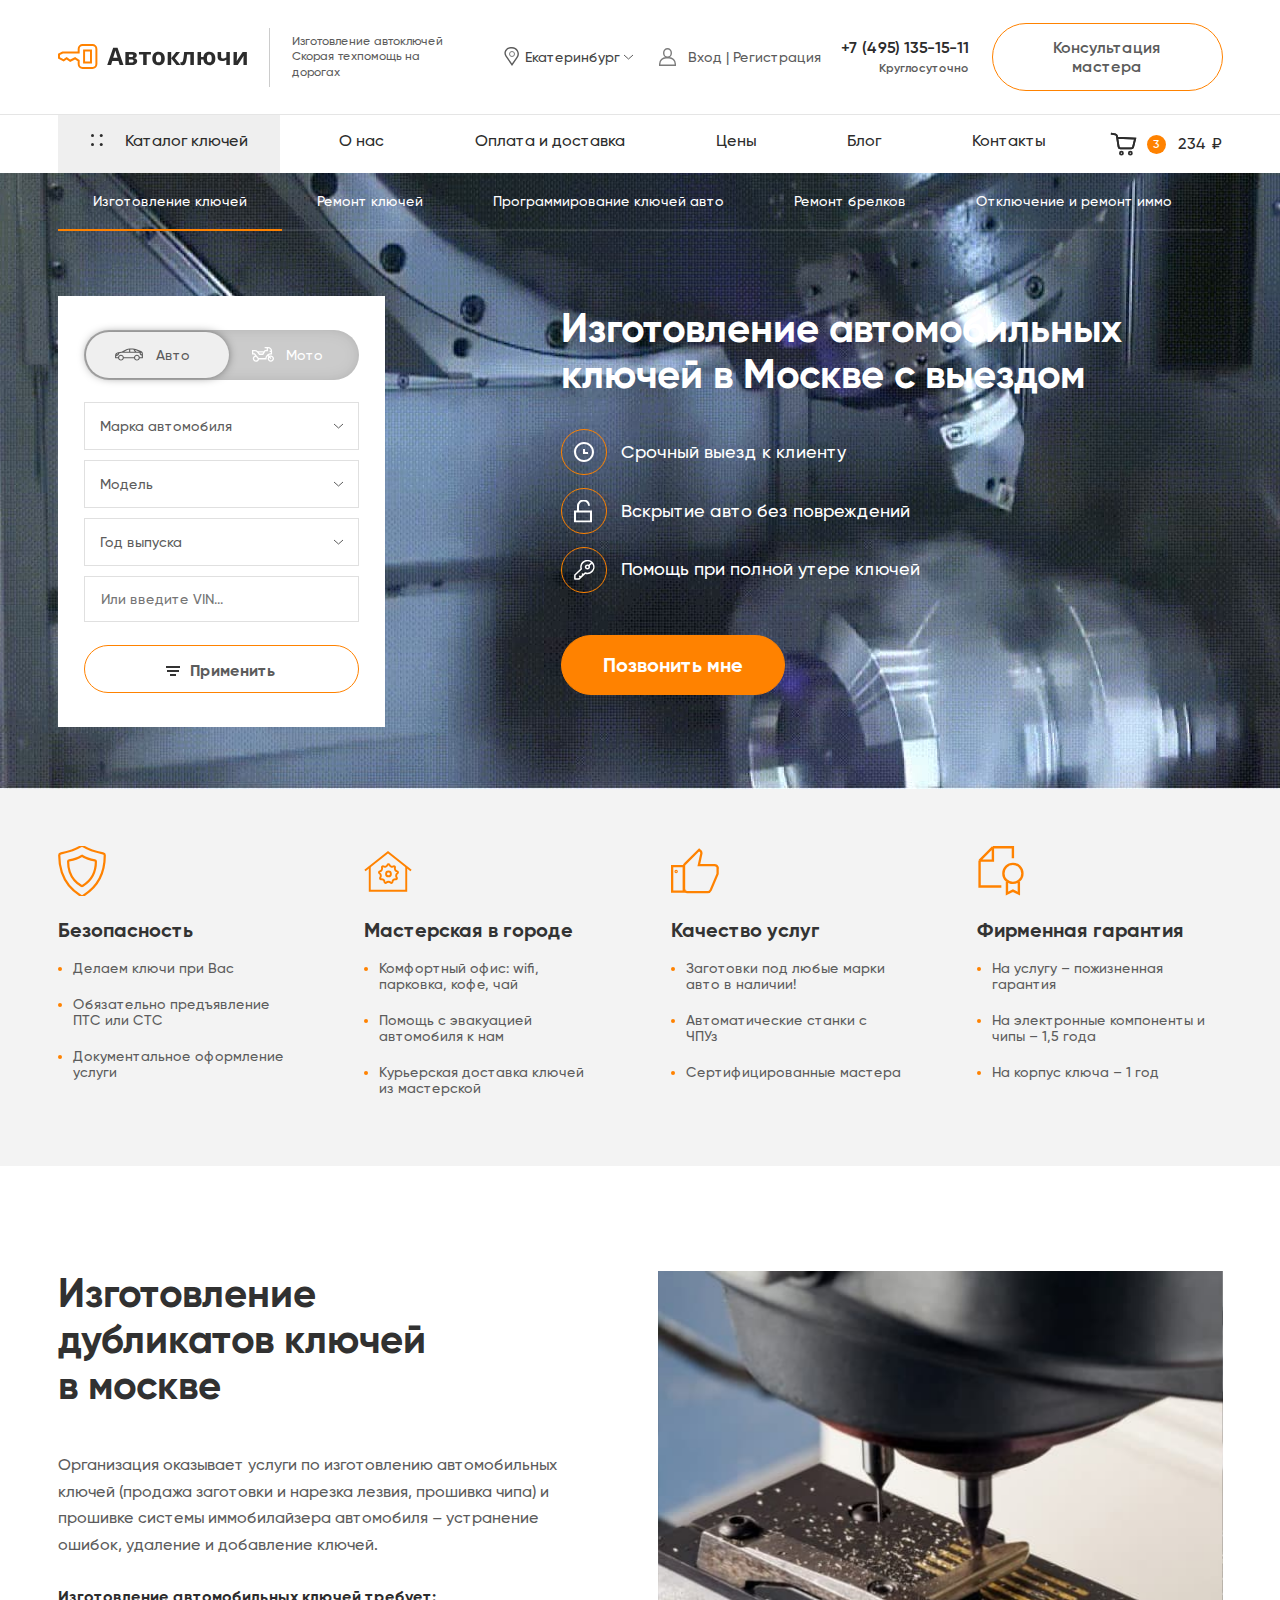
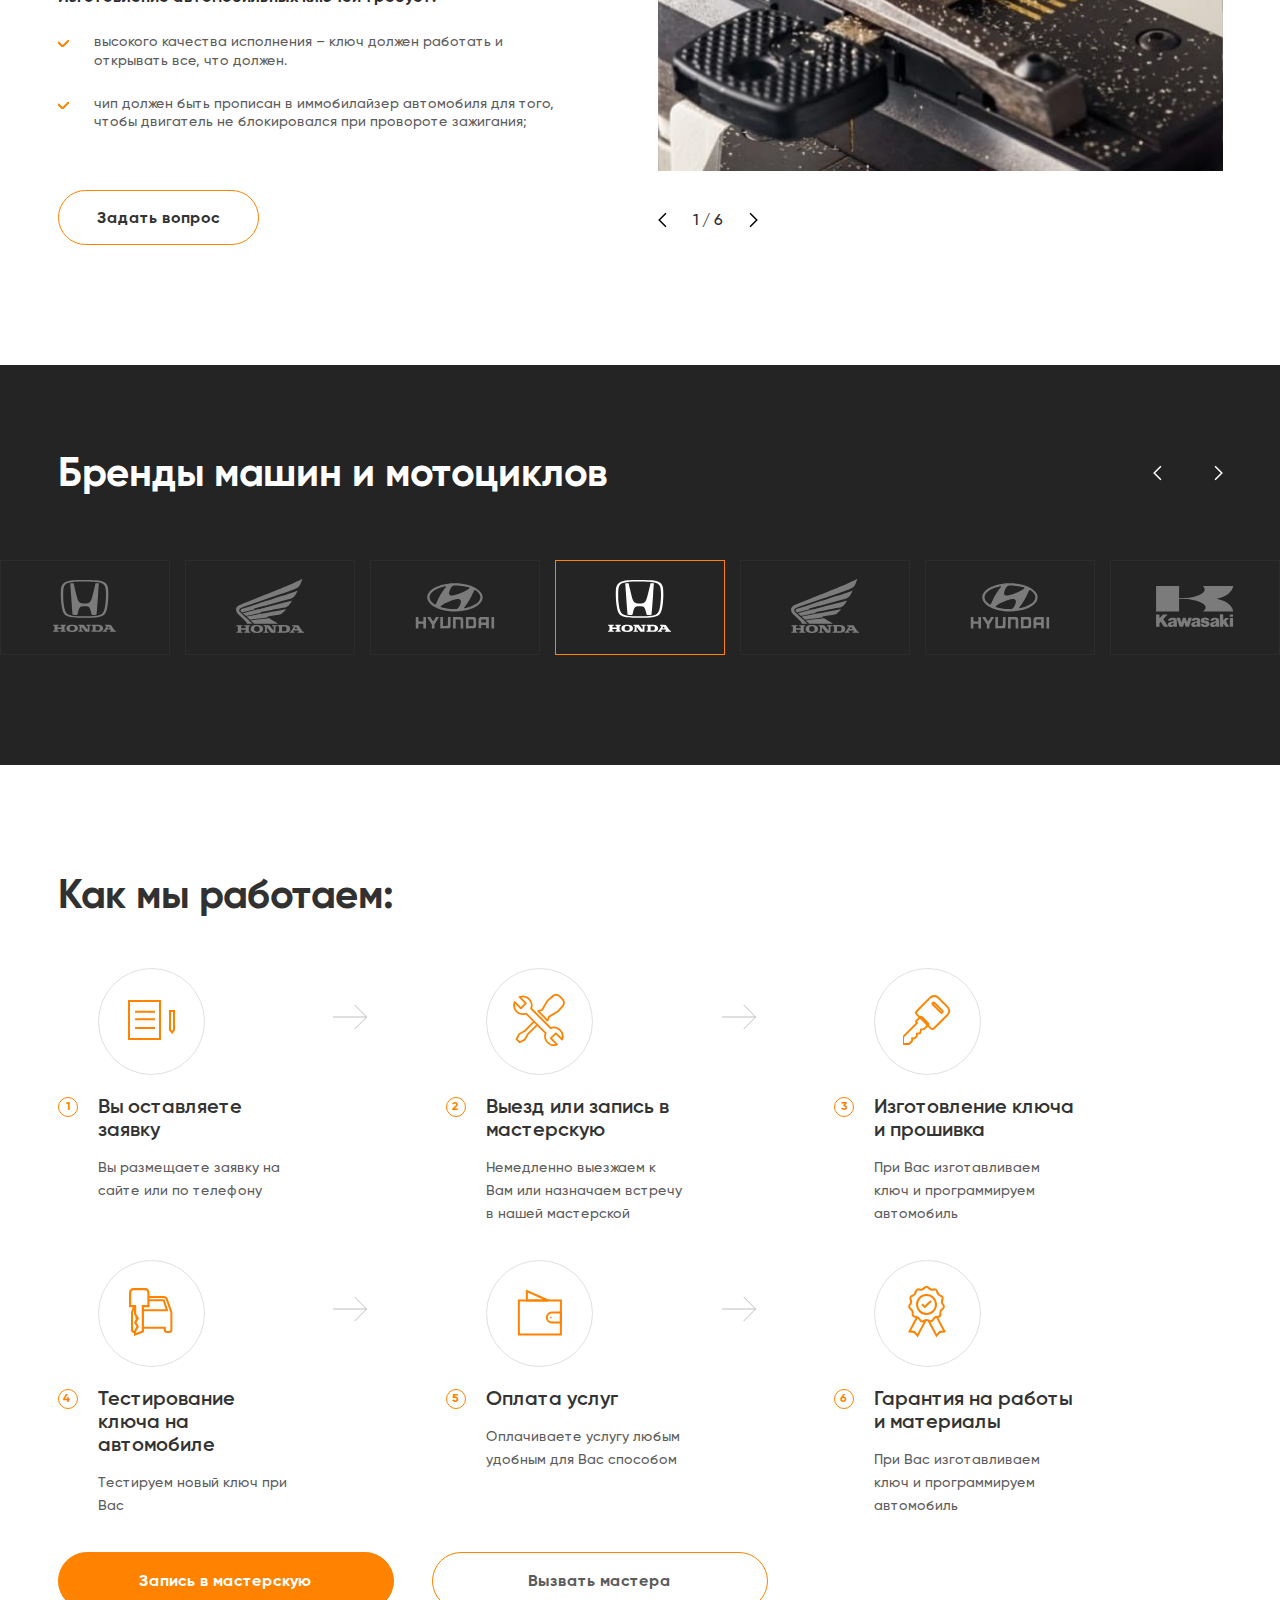
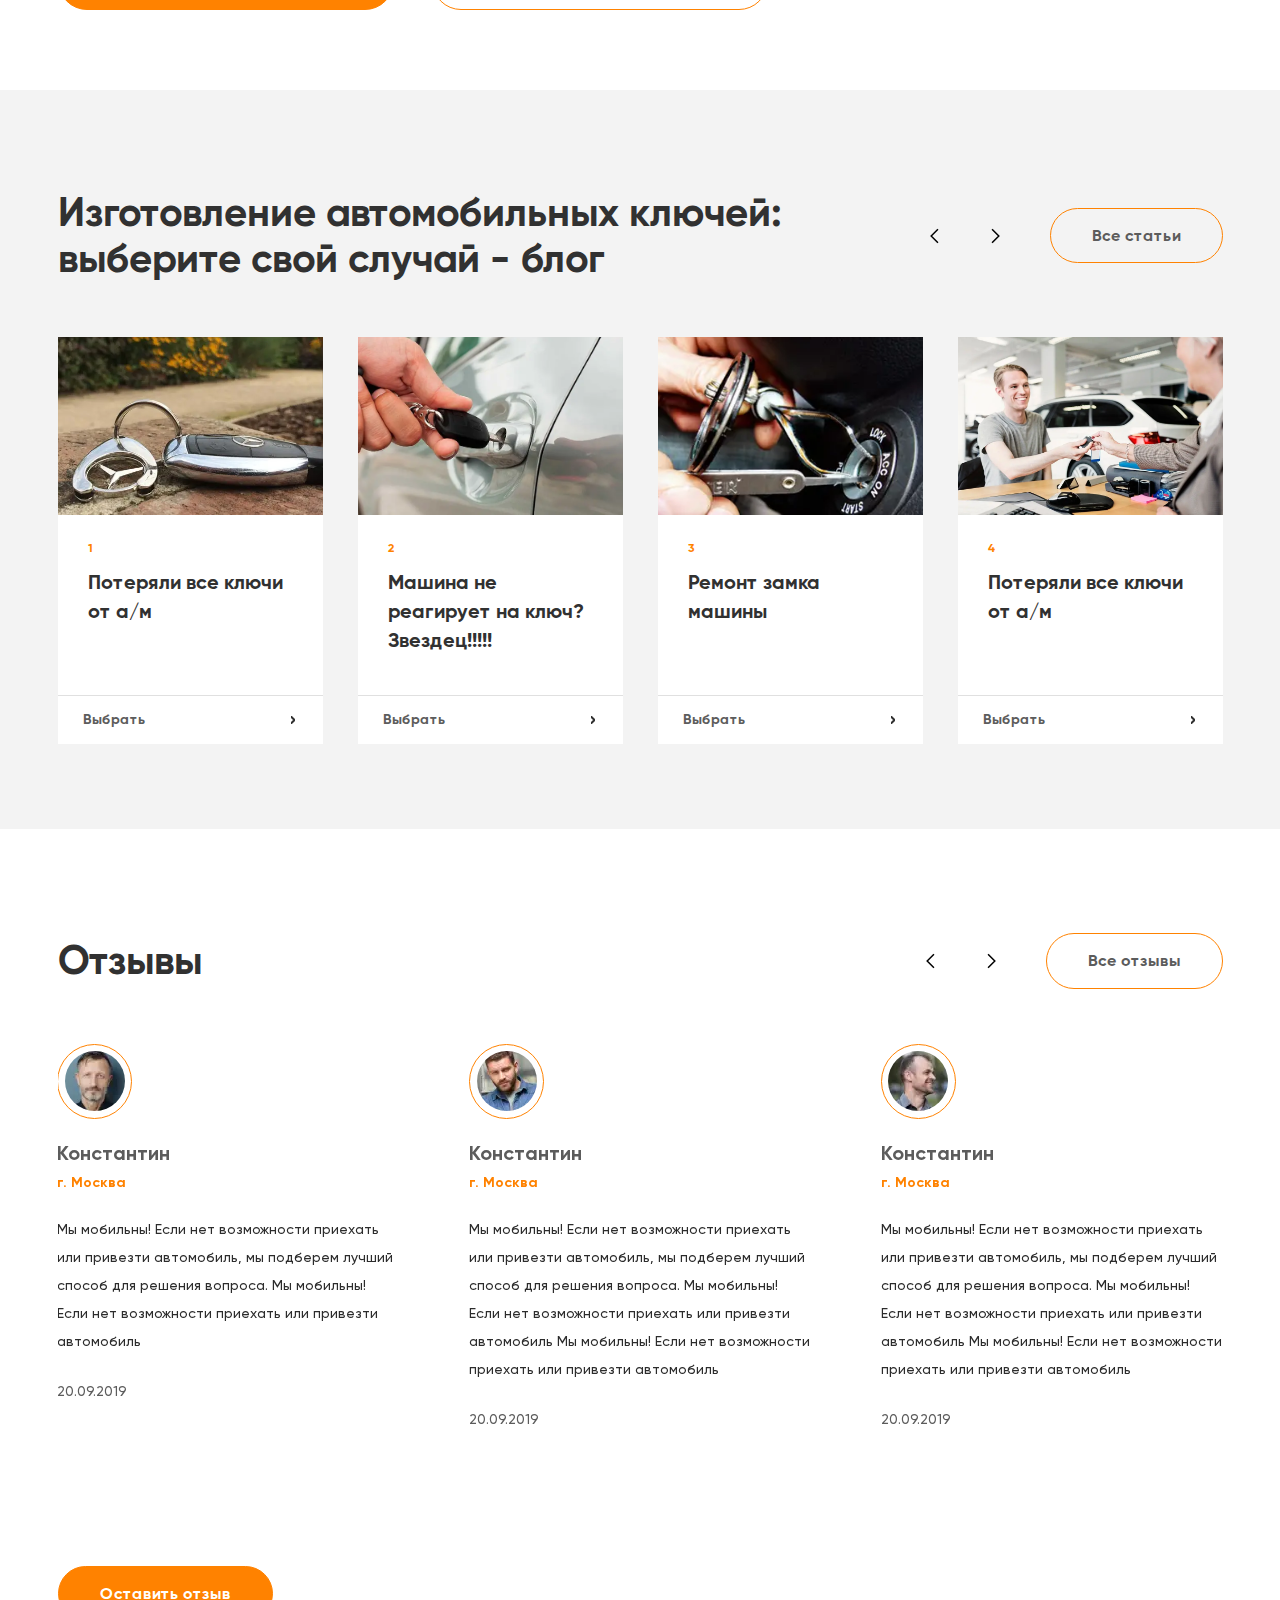
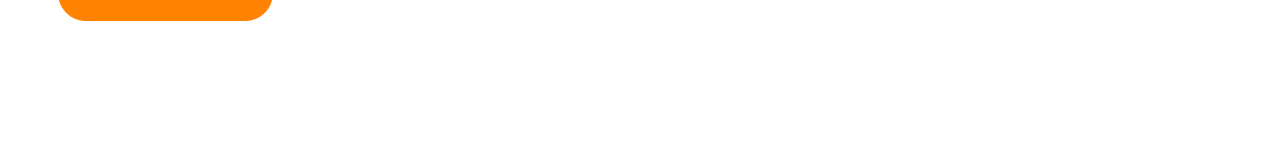
==== index.html @ 6677947e "added feedback slider" ====
<!doctype html><html lang="ru"><head>  <meta charset="UTF-8">  <meta name="viewport" content="width=device-width">  <link rel="shortcut icon" href="images/favicon.ico" type="image/x-icon">  <meta http-equiv="X-UA-Compatible" content="ie=edge">  <link rel="stylesheet" href="css/libs.min.css">  <link rel="stylesheet" href="css/main.min.css">  <title>Главная</title></head><body>  <div class="site-container">    <!--HEADER :: START--><header class="header">  <div class="container">    <div class="header__top top-header">      <a class="top-header__logo-link" href="" data-da="bottom-header__top,0,650">        <picture><source srcset="images/icons/logo.svg" type="image/webp"><img class="top-header__logo logo" src="images/icons/logo.svg" alt="Автоключи"></picture>      </a>      <span class="top-header__info">        Изготовление автоключей        <span>Скорая техпомощь на дорогах</span>      </span>      <div class="top-header__actions" data-da="top-header,0,650">        <select class="top-header__select">          <option>Екатеринбург</option>          <option>Озёрск</option>          <option>Челябинск</option>        </select>        <a class="top-header__login" href="#logon-modal" data-da="top-header,last,650">          <svg class="top-header__login-icon" viewBox="0 0 17 18" fill="none" xmlns="http://www.w3.org/2000/svg">            <path                d="M12.3 5C12.3 7.44602 10.5311 9.3 8.5 9.3C6.46887 9.3 4.7 7.44602 4.7 5C4.7 2.55398 6.46887 0.7 8.5 0.7C10.5311 0.7 12.3 2.55398 12.3 5Z"                stroke="#7B7B7B" stroke-width="1.4"/>            <path d="M7 9.7H10C13.4794 9.7 16.3 12.5206 16.3 16V17.3H0.7V16C0.7 12.5206 3.52061 9.7 7 9.7Z" stroke="#7B7B7B"                  stroke-width="1.4"/>          </svg>          Вход | Регистрация        </a>      </div>      <div class="top-header__contacts" data-da="bottom-header__top,1,650">        <div class="top-header__phone">          <a href="tel:+74951351511">+7 (495) 135-15-11</a>          <div class="top-header__label">Круглосуточно</div>        </div>        <a class="top-header__btn btn btn--clear" href="">Консультация мастера</a>      </div>    </div>  </div>  <div class="header__bottom">    <div class="container">      <div class="bottom-header">        <div class="bottom-header__top">          <nav class="bottom-header__menu">            <ul class="bottom-header__list">              <li class="bottom-header__item" data-da="bottom-header__cat-menu,0,650">                <a class="bottom-header__link bottom-header__link--menu" href="#">Каталог ключей</a>              </li>              <li class="bottom-header__item" data-da="bottom-header__dropdown-list,0,650"><a class="bottom-header__link" href="#">о нас</a></li>              <li class="bottom-header__item" data-da="bottom-header__dropdown-list,0,750"><a class="bottom-header__link" href="#">оплата и                доставка</a></li>              <li class="bottom-header__item" data-da="bottom-header__dropdown-list,0,850"><a class="bottom-header__link" href="#">цены</a>              </li>              <li class="bottom-header__item" data-da="bottom-header__dropdown-list,first,950"><a class="bottom-header__link"                                                                                                  href="#">блог</a></li>              <li class="bottom-header__item" data-da="bottom-header__dropdown-list,last,950"><a class="bottom-header__link" href="#">контакты</a>              </li>            </ul>          </nav>          <nav class="bottom-header__dropdown" data-da="bottom-header__bottom,last,650">            <button class="bottom-header__dropdown-btn" type="button">Еще</button>            <ul class="bottom-header__dropdown-list"></ul>          </nav>          <div class="bottom-header__cart cart" data-da="top-header,1,650">            <a class="cart__btn" href="#">              <svg class="cart__icon" viewBox="0 0 30 26" fill="none" xmlns="http://www.w3.org/2000/svg">                <path                    d="M1 1L5.87911 1.69702C6.72834 1.81833 7.40562 2.46772 7.56253 3.3111L7.96977 5.5M7.96977 5.5L9.54574 15.511C9.69884 16.4835 10.5369 17.2 11.5214 17.2H23.7384C24.6562 17.2 25.4561 16.5754 25.6787 15.6851L28 6.4L7.96977 5.5Z"                    stroke="#2C2C2C" stroke-width="2"/>                <circle cx="12.7" cy="22.6004" r="1.7" stroke="#2C2C2C" stroke-width="2"/>                <circle cx="22.6" cy="22.6004" r="1.7" stroke="#2C2C2C" stroke-width="2"/>                <path                    d="M1 1L5.87911 1.69702C6.72834 1.81833 7.40562 2.46772 7.56253 3.3111L7.96977 5.5M7.96977 5.5L9.54574 15.511C9.69884 16.4835 10.5369 17.2 11.5214 17.2H23.7384C24.6562 17.2 25.4561 16.5754 25.6787 15.6851L28 6.4L7.96977 5.5Z"                    stroke="#2C2C2C" stroke-width="2"/>              </svg>              <span class="cart__counter">3</span>            </a>            <a class="cart__total rub" href="#">234</a>          </div>        </div>        <div class="bottom-header__bottom"><!--          Adaptive menu box -->          <ul class="bottom-header__cat-menu"></ul>        </div>      </div>    </div>  </div></header>    <main class="main">      <section class="hero">  <video class="hero__video" autoplay muted loop poster="images/hero/hero-bg.jpg">    <source src="video/hero-video-bg.webm" type="video/webm">    <source src="video/hero-video-bg_1.mp4" type="video/mp4">  </video>  <div class="container">    <div class="hero__menu-wrapper">      <nav class="hero__menu">        <span class="hero__menu-line"></span>        <ul class="hero__menu-list">          <li class="hero__menu-item"><a class="hero__menu-link" href="">Изготовление ключей</a></li>          <li class="hero__menu-item"><a class="hero__menu-link" href="">Ремонт ключей</a></li>          <li class="hero__menu-item"><a class="hero__menu-link" href="">Программирование ключей авто</a></li>          <li class="hero__menu-item"><a class="hero__menu-link" href="">Ремонт брелков</a></li>          <li class="hero__menu-item"><a class="hero__menu-link" href="">Отключение и ремонт иммо</a></li>        </ul>      </nav>      <div class="hero__angle-right"></div>    </div>    <div class="hero__content">      <div class="filter">        <div class="filter__tab-slider">          <div class="filter__tab _auto _active">            <svg class="filter__auto-icon" viewBox="0 0 30 14" fill="none" xmlns="http://www.w3.org/2000/svg">              <path                  d="M27.9656 3.32756L22.2497 1.03678C21.2981 0.655156 20.2957 0.461914 19.27 0.461914H15.7663C14.5111 0.461914 13.2558 0.7625 12.1368 1.33186L6.95766 3.96559L3.24234 4.50729C2.34176 4.6386 1.5184 5.09012 0.922734 5.77906C0.327598 6.46748 0 7.34785 0 8.25764V10.4503C0 10.789 0.274863 11.0638 0.613477 11.0638H3.24539C3.37729 11.6607 3.67975 12.2067 4.12635 12.6423C4.7202 13.2196 5.50365 13.538 6.33246 13.538C7.16068 13.538 7.94414 13.2196 8.53799 12.6423C8.98523 12.2061 9.28828 11.6588 9.41959 11.0638H20.4153C20.5472 11.6607 20.8496 12.2067 21.2969 12.6417C21.8902 13.2196 22.6736 13.538 23.5018 13.538C24.3306 13.538 25.114 13.2196 25.7073 12.6423C26.1546 12.2067 26.457 11.6607 26.5889 11.0638H29.3865C29.7251 11.0638 29.9999 10.7889 29.9999 10.4503V6.33494C30 5.00363 29.2013 3.82332 27.9656 3.32756ZM21.7932 2.17543L26.2055 3.94414H22.8761L21.4104 2.03557C21.5387 2.07852 21.6663 2.12516 21.7932 2.17543ZM16.3417 1.68893H19.27C19.3816 1.68893 19.4927 1.69139 19.6031 1.69689L21.3288 3.94414H16.3417V1.68893ZM12.6926 2.42574C13.4466 2.0423 14.273 1.80307 15.1147 1.72145V3.94414H9.70676L12.6926 2.42574ZM3.32455 5.73799C3.07242 6.59135 2.31967 7.23184 1.40801 7.31897C1.72758 6.51717 2.44354 5.90059 3.32455 5.73799ZM6.33188 12.311C5.26318 12.311 4.39693 11.4448 4.39693 10.3761C4.39693 9.30741 5.26318 8.44116 6.33188 8.44116C7.40057 8.44116 8.26682 9.30741 8.26682 10.3761C8.26688 11.4448 7.40063 12.311 6.33188 12.311ZM23.5025 12.311C22.4338 12.311 21.5669 11.4448 21.5669 10.3761C21.5669 9.30741 22.4338 8.44116 23.5025 8.44116C24.5712 8.44116 25.4374 9.30741 25.4374 10.3761C25.4374 11.4448 24.5712 12.311 23.5025 12.311ZM28.773 9.8368H26.6171C26.3601 8.34969 25.062 7.21408 23.5018 7.21408C21.9423 7.21408 20.6442 8.34969 20.3871 9.8368H9.44783C9.19078 8.34969 7.89199 7.21408 6.33252 7.21408C4.7724 7.21408 3.47426 8.34969 3.21721 9.8368H1.22701V8.55582C2.96508 8.53989 4.39939 7.2319 4.6135 5.54721L7.19326 5.17115H22.5737C22.5737 5.17115 22.5737 5.17115 22.5742 5.17115C22.5742 5.17115 22.5742 5.17115 22.5748 5.17115H26.457V5.9699C26.457 7.09262 27.3705 8.0061 28.4926 8.0061H28.773V9.8368ZM28.773 6.77914H28.4926C28.0472 6.77914 27.684 6.41598 27.684 5.96996V5.17121H28.4037C28.6386 5.50373 28.773 5.90615 28.773 6.335V6.77914Z"/>            </svg>            <span>Авто</span>          </div>          <div class="filter__tab">            <svg class="filter__moto-icon" viewBox="0 0 22 15" fill="none" xmlns="http://www.w3.org/2000/svg">              <path                  d="M12.6335 8.58948e-05V1.28922H14.657V3.01523H12.7065L11.9776 4.20523H5.81686C5.03496 3.45178 3.97435 3.01523 2.87867 3.01523H0V7.46767H2.19354L3.04411 8.53954C1.73947 8.93621 0.787143 10.1501 0.787143 11.5827C0.787143 13.3364 2.21382 14.763 3.96747 14.763C5.43029 14.763 6.68079 13.7641 7.04235 12.399H14.5641L14.5653 11.7556C14.5674 10.6692 14.9715 9.67501 15.6362 8.91395L16.289 9.65937C15.8818 10.1939 15.6393 10.8604 15.6393 11.5827C15.6393 13.3364 17.066 14.763 18.8196 14.763C20.5733 14.763 22 13.3364 22 11.5827C22 9.82906 20.5733 8.40238 18.8196 8.40238C18.2534 8.40238 17.7217 8.55179 17.2607 8.81224L16.6181 8.07851C17.2826 7.6647 18.066 7.42518 18.904 7.42518C19.0602 7.42518 19.2194 7.43386 19.3772 7.45096L20.0912 7.52835V3.85368C20.0912 1.72877 18.3625 0 16.2375 0L12.6335 8.58948e-05ZM11.188 5.49436L10.5168 6.59021H7.71579L6.86909 5.49436H11.188ZM3.96752 13.4739C2.92469 13.4739 2.07632 12.6256 2.07632 11.5828C2.07632 10.5429 2.91984 9.69667 3.95845 9.69177L5.80749 12.0219C5.60974 12.8571 4.85452 13.4739 3.96752 13.4739ZM13.3141 11.1099H6.72948L2.81628 6.17854H1.28913V4.30436H2.87872C3.78158 4.30436 4.65015 4.73089 5.20216 5.44537L7.08274 7.87938H11.2389L13.4287 4.30436H15.9462V1.28922H16.2376C17.6161 1.28922 18.7434 2.38253 18.7994 3.7475H17.6079V5.03663H18.8021V6.13703C15.9682 6.1877 13.6357 8.34755 13.3141 11.1099ZM18.8197 13.4739C17.7769 13.4739 16.9285 12.6256 16.9285 11.5828C16.9285 11.2491 17.0157 10.9355 17.168 10.6631L18.4191 12.0918L19.3889 11.2425L18.1413 9.81785C18.352 9.73659 18.5806 9.69156 18.8196 9.69156C19.8625 9.69156 20.7108 10.5399 20.7108 11.5828C20.7108 12.6256 19.8625 13.4739 18.8197 13.4739Z"/>            </svg>            <span>Мото</span></div>        </div>        <div class="filter__content-box">          <form class="filter__tab-content _active">            <select class="filter__select" name="mark" data-placeholder="Марка автомобиля">              <option value=""></option>              <option value="1">Acura</option>              <option value="2">BMW</option>              <option value="3">LADA</option>              <option value="4">Bugatti</option>              <option value="5">Volkswagen</option>              <option value="6">Toyota</option>              <option value="7">Mercedes</option>              <option value="8">Hyundai</option>              <option value="9">Mitsubishi</option>            </select>            <select class="filter__select" name="model" data-placeholder="Модель">              <option value=""></option>              <option value="1">A 45</option>              <option value="2">Z 4</option>              <option value="3">2105</option>              <option value="4">RAV4</option>              <option value="5">Eclipse</option>              <option value="6">Solaris</option>              <option value="7">i 40</option>            </select>            <select class="filter__select" name="year" data-placeholder="Год выпуска">              <option value=""></option>              <option value="1">2020</option>              <option value="2">2019</option>              <option value="3">2018</option>              <option value="4">2017</option>              <option value="5">2016</option>              <option value="6">2015</option>              <option value="7">2014</option>              <option value="8">2013</option>            </select>            <div class="filter__input-wrapper">              <input class="filter__input" type="text" placeholder="Или введите VIN..." pattern="[A-Za-z]^[ 0-9]+$">              <button class="filter__input-clear" type="reset"></button>            </div>            <button class="filter__btn btn btn--clear" type="submit">                          <span class="filter__btn-text">применить                          <svg class="filter__btn-icon" viewBox="0 0 14 10" fill="none" xmlns="http://www.w3.org/2000/svg">                              <line x1="14" y1="1" x2="-1.03318e-07" y2="0.999999" stroke="#333" stroke-width="2"/>                              <path d="M13 5L1 5" stroke="#333" stroke-width="2"/>                              <path d="M10 9L4 9" stroke="#333" stroke-width="2"/>                          </svg>                          </span>            </button>          </form>          <form class="filter__tab-content">            <select class="filter__select" name="mark" data-placeholder="Марка мотоцикла">              <option value=""></option>              <option value="1">Harley-Davidson</option>              <option value="2">BMW</option>              <option value="3">Kawasaki</option>              <option value="4">Yamaha</option>              <option value="5">Ducati</option>              <option value="6">Honda</option>              <option value="7">Vespa</option>              <option value="8">Husqvarna</option>            </select>            <select class="filter__select" name="model" data-placeholder="Модель">              <option value=""></option>              <option value="1">X6 Hustler</option>              <option value="2">GSX-R</option>              <option value="3">Hayabusa</option>              <option value="4">Burgman Fuel-Cell</option>              <option value="5">Eclipse</option>              <option value="6">Solaris</option>              <option value="7">i 40</option>            </select>            <select class="filter__select" name="year" data-placeholder="Год выпуска">              <option value=""></option>              <option value="1">2020</option>              <option value="2">2019</option>              <option value="3">2018</option>              <option value="4">2017</option>              <option value="5">2016</option>              <option value="6">2015</option>              <option value="7">2014</option>              <option value="8">2013</option>            </select>            <div class="filter__input-wrapper">              <input class="filter__input" type="text" placeholder="Или введите VIN..." pattern="[A-Za-z]^[ 0-9]+$">              <button class="filter__input-clear" type="reset"></button>            </div>            <button class="filter__btn btn btn--clear" type="submit">              <span class="filter__btn-text">применить                <svg class="filter__btn-icon" viewBox="0 0 14 10" fill="none" xmlns="http://www.w3.org/2000/svg">                  <line x1="14" y1="1" x2="-1.03318e-07" y2="0.999999" stroke="#333" stroke-width="2"/>                  <path d="M13 5L1 5" stroke="#333" stroke-width="2"/>                  <path d="M10 9L4 9" stroke="#333" stroke-width="2"/>                </svg>              </span>            </button>          </form>        </div>      </div>      <div class="hero__info">        <h1 class="hero__title">Изготовление автомобильных ключей в Москве с выездом</h1>        <ul class="hero__list">          <li class="hero__item">Срочный выезд к клиенту</li>          <li class="hero__item hero__item--opening">Вскрытие авто без повреждений</li>          <li class="hero__item hero__item--help">Помощь при полной утере ключей</li>        </ul>        <a class="hero__btn btn" href="#call">Позвонить мне</a>      </div>    </div>  </div></section>      <section class="benefits">  <div class="container">    <div class="benefits__inner">      <div class="benefits__item">        <svg class="benefits__image">          <use xlink:href="images/svgSprite.svg#benefits-shield"></use>        </svg>        <h3 class="benefits__title">безопасность</h3>        <ul class="benefits__list">          <li class="benefits__list-item">Делаем ключи при Вас</li>          <li class="benefits__list-item">Обязательно предъявление ПТС или СТС</li>          <li class="benefits__list-item">Документальное оформление услуги</li>        </ul>      </div>      <div class="benefits__item">        <svg class="benefits__image">          <use xlink:href="images/svgSprite.svg#benefits-house"></use>        </svg>        <h3 class="benefits__title">мастерская в городе</h3>        <ul class="benefits__list">          <li class="benefits__list-item">Комфортный офис: wifi, парковка, кофе, чай</li>          <li class="benefits__list-item">Помощь с эвакуацией автомобиля к нам</li>          <li class="benefits__list-item">Курьерская доставка ключей из мастерской</li>        </ul>      </div>      <div class="benefits__item">        <svg class="benefits__image">          <use xlink:href="images/svgSprite.svg#benefits-like"></use>        </svg>        <h3 class="benefits__title">качество услуг</h3>        <ul class="benefits__list">          <li class="benefits__list-item">Заготовки под любые марки авто в наличии!</li>          <li class="benefits__list-item">Автоматические станки с ЧПУз</li>          <li class="benefits__list-item">Сертифицированные мастера</li>        </ul>      </div>      <div class="benefits__item">        <svg class="benefits__image">          <use xlink:href="images/svgSprite.svg#benefits-document"></use>        </svg>        <h3 class="benefits__title">фирменная гарантия</h3>        <ul class="benefits__list">          <li class="benefits__list-item">На услугу – пожизненная гарантия</li>          <li class="benefits__list-item">На электронные компоненты и чипы – 1,5 года</li>          <li class="benefits__list-item">На корпус ключа – 1 год</li>        </ul>      </div>    </div>  </div></section>      <section class="duplicate">  <div class="container">    <div class="duplicate__inner">      <aside class="duplicate__info">        <h1 class="duplicate__title">изготовление дубликатов ключей в москве</h1>        <p class="duplicate__text">Организация оказывает услуги по изготовлению автомобильных ключей (продажа заготовки и нарезка лезвия, прошивка чипа) и прошивке системы иммобилайзера автомобиля – устранение ошибок, удаление и добавление ключей. </p>        <h4 class="duplicate__caption">Изготовление автомобильных ключей требует:</h4>        <ul class="duplicate__list">          <li class="duplicate__item">высокого качества исполнения – ключ должен работать и открывать все, что должен. </li>          <li class="duplicate__item">чип должен быть прописан в иммобилайзер автомобиля для того, чтобы двигатель не блокировался при провороте зажигания;</li>        </ul>        <a class="duplicate__btn btn btn--clear" href="">задать вопрос</a>      </aside>      <div class="duplicate__slider">        <div class="duplicate__slider-body swiper">          <div class="duplicate__slide">            <div class="duplicate__image ibg">              <picture><source srcset="images/slider-image1.webp" type="image/webp"><img src="images/slider-image1.jpg" alt="изготовление дубликатов ключей"></picture>            </div>          </div>          <div class="duplicate__slide">            <div class="duplicate__image ibg">              <picture><source srcset="images/slider-image3.webp" type="image/webp"><img src="images/slider-image3.jpg" alt="изготовление дубликатов ключей"></picture>            </div>          </div>          <div class="duplicate__slide">            <div class="duplicate__image ibg">              <picture><source srcset="images/slider-image2.webp" type="image/webp"><img src="images/slider-image2.jpg" alt="изготовление дубликатов ключей"></picture>            </div>          </div>          <div class="duplicate__slide">            <div class="duplicate__image ibg">              <picture><source srcset="images/slider-image3.webp" type="image/webp"><img src="images/slider-image3.jpg" alt="изготовление дубликатов ключей"></picture>            </div>          </div>          <div class="duplicate__slide">            <div class="duplicate__image ibg">              <picture><source srcset="images/slider-image4.webp" type="image/webp"><img src="images/slider-image4.jpg" alt="изготовление дубликатов ключей"></picture>            </div>          </div>          <div class="duplicate__slide">            <div class="duplicate__image ibg">              <picture><source srcset="images/slider-image2.webp" type="image/webp"><img src="images/slider-image2.jpg" alt="изготовление дубликатов ключей"></picture>            </div>          </div>        </div>        <div class="slider-control">          <svg class="slider-control__arrow slider-control__prev" width="12" height="20" viewBox="0 0 12 20" fill="none" xmlns="http://www.w3.org/2000/svg">            <path d="M10.5869 1L1.58691 10L10.5869 19" stroke="black" stroke-width="2"/>          </svg>          <div class="slider-control__count"></div>          <svg class="slider-control__arrow slider-control__next" width="12" height="20" viewBox="0 0 12 20" fill="none" xmlns="http://www.w3.org/2000/svg">            <path d="M10.5869 1L1.58691 10L10.5869 19" stroke="black" stroke-width="2"/>          </svg>        </div>      </div>    </div>  </div></section>      <div class="brands">  <div class="container">    <header class="brands__header">      <h1 class="brands__title">        Бренды машин и мотоциклов      </h1>      <div class="slider-control" data-da="brands,last,768">        <svg class="slider-control__arrow slider-control__prev" width="12" height="20" viewBox="0 0 12 20" fill="none" xmlns="http://www.w3.org/2000/svg">          <path d="M10.5869 1L1.58691 10L10.5869 19" stroke="black" stroke-width="2"/>        </svg>        <div class="slider-control__count"></div>        <svg class="slider-control__arrow slider-control__next" width="12" height="20" viewBox="0 0 12 20" fill="none" xmlns="http://www.w3.org/2000/svg">          <path d="M10.5869 1L1.58691 10L10.5869 19" stroke="black" stroke-width="2"/>        </svg>      </div>    </header>  </div>  <div class="brands__slider swiper">    <div class="brands__slide">      <div class="brands__image">        <picture><source srcset="images/icons/brands/01.svg" type="image/webp"><img src="images/icons/brands/01.svg" alt="Honda"></picture>      </div>    </div>    <div class="brands__slide">      <div class="brands__image">        <picture><source srcset="images/icons/brands/02.svg" type="image/webp"><img src="images/icons/brands/02.svg" alt="Honda"></picture>      </div>    </div>    <div class="brands__slide">      <div class="brands__image">        <picture><source srcset="images/icons/brands/03.svg" type="image/webp"><img src="images/icons/brands/03.svg" alt="Hyundai"></picture>      </div>    </div>    <div class="brands__slide">      <div class="brands__image">        <picture><source srcset="images/icons/brands/04.svg" type="image/webp"><img src="images/icons/brands/04.svg" alt="Honda"></picture>      </div>    </div>    <div class="brands__slide">      <div class="brands__image">        <picture><source srcset="images/icons/brands/05.svg" type="image/webp"><img src="images/icons/brands/05.svg" alt="Honda"></picture>      </div>    </div>    <div class="brands__slide">      <div class="brands__image">        <picture><source srcset="images/icons/brands/06.svg" type="image/webp"><img src="images/icons/brands/06.svg" alt="Honda"></picture>      </div>    </div>    <div class="brands__slide">      <div class="brands__image">        <picture><source srcset="images/icons/brands/07.svg" type="image/webp"><img src="images/icons/brands/07.svg" alt="Honda"></picture>      </div>    </div>    <div class="brands__slide">      <div class="brands__image">        <picture><source srcset="images/icons/brands/01.svg" type="image/webp"><img src="images/icons/brands/01.svg" alt="Honda"></picture>      </div>    </div>    <div class="brands__slide">      <div class="brands__image">        <picture><source srcset="images/icons/brands/02.svg" type="image/webp"><img src="images/icons/brands/02.svg" alt="Honda"></picture>      </div>    </div>    <div class="brands__slide">      <div class="brands__image">        <picture><source srcset="images/icons/brands/03.svg" type="image/webp"><img src="images/icons/brands/03.svg" alt="Honda"></picture>      </div>    </div>  </div></div>      <section class="about">  <div class="container">    <h1 class="about__title">как мы работаем:</h1>    <div class="about__items">      <div class="about__item">        <div class="about__image">          <picture><source srcset="images/icons/about/about-doc.svg" type="image/webp"><img src="images/icons/about/about-doc.svg" alt="Заявка"></picture>        </div>        <h3 class="about__caption">          Вы оставляете заявку          <span class="about__counter"></span>        </h3>        <p class="about__text">          Вы размещаете заявку на сайте или по телефону        </p>      </div>      <div class="about__item">        <div class="about__image">          <picture><source srcset="images/icons/about/about-wrench.svg" type="image/webp"><img src="images/icons/about/about-wrench.svg" alt="Мастерская"></picture>        </div>        <h3 class="about__caption">          Выезд или запись в мастерскую          <span class="about__counter"></span>        </h3>        <p class="about__text">          Немедленно выезжаем к Вам или назначаем встречу в нашей мастерской        </p>      </div>      <div class="about__item">        <div class="about__image">          <picture><source srcset="images/icons/about/about-key.svg" type="image/webp"><img src="images/icons/about/about-key.svg" alt="Изготовление ключа"></picture>        </div>        <h3 class="about__caption">          Изготовление ключа и прошивка          <span class="about__counter"></span>        </h3>        <p class="about__text">          При Вас изготавливаем ключ и программируем автомобиль        </p>      </div>      <div class="about__item">        <div class="about__image">          <picture><source srcset="images/icons/about/about-autokey.svg" type="image/webp"><img src="images/icons/about/about-autokey.svg" alt="Тестирование ключа"></picture>        </div>        <h3 class="about__caption">          Тестирование ключа на автомобиле          <span class="about__counter"></span>        </h3>        <p class="about__text">          Тестируем новый ключ при Вас        </p>      </div>      <div class="about__item">        <div class="about__image">          <picture><source srcset="images/icons/about/about-payment.svg" type="image/webp"><img src="images/icons/about/about-payment.svg" alt="Оплата"></picture>        </div>        <h3 class="about__caption">          Оплата услуг          <span class="about__counter"></span>        </h3>        <p class="about__text">          Оплачиваете услугу любым удобным для Вас способом        </p>      </div>      <div class="about__item">        <div class="about__image">          <picture><source srcset="images/icons/about/about-warranty.svg" type="image/webp"><img src="images/icons/about/about-warranty.svg" alt="Гарантия"></picture>        </div>        <h3 class="about__caption">          Гарантия на работы и материалы          <span class="about__counter"></span>        </h3>        <p class="about__text">          При Вас изготавливаем ключ и программируем автомобиль        </p>      </div>    </div>    <a class="about__btn btn" href="#appointment">Запись в мастерскую</a>    <a class="about__btn btn btn--clear" href="">Вызвать мастера</a>  </div></section>      <div class="info">  <div class="container">    <header class="info__header">      <h1 class="info__title">изготовление автомобильных ключей: выберите свой случай - блог</h1>      <div class="slider-control" data-da="info__footer,last,768">        <svg class="slider-control__arrow slider-control__prev blog-prev" width="12" height="20" viewBox="0 0 12 20" fill="none" xmlns="http://www.w3.org/2000/svg">          <path d="M10.5869 1L1.58691 10L10.5869 19" stroke="black" stroke-width="2"/>        </svg>        <div class="slider-control__count blog-count"></div>        <svg class="slider-control__arrow slider-control__next blog-next" width="12" height="20" viewBox="0 0 12 20" fill="none" xmlns="http://www.w3.org/2000/svg">          <path d="M10.5869 1L1.58691 10L10.5869 19" stroke="black" stroke-width="2"/>        </svg>      </div>      <a data-da="info__footer,first,768" class="info__btn btn btn--clear" href="">все статьи</a>    </header>    <div class="info__slider blog-slider swiper">      <div class="info__slide">        <article class="poster">          <a class="poster__image" href="#">            <picture><source srcset="images/articles/01.webp" type="image/webp"><img src="images/articles/01.jpg" alt="Потерял ключи?"></picture>          </a>          <div class="poster__body">            <div class="poster__counter">1</div>            <h3 class="poster__caption">потеряли все ключи от а/м</h3>          </div>          <footer class="poster__footer">            <a class="poster__link" href="">выбрать</a>          </footer>        </article>      </div>      <div class="info__slide">        <article class="poster">          <a class="poster__image" href="#">            <picture><source srcset="images/articles/02.webp" type="image/webp"><img src="images/articles/02.jpg" alt="Потерял ключи?"></picture>          </a>          <div class="poster__body">            <div class="poster__counter">2</div>            <h3 class="poster__caption">машина не реагирует на ключ? Звездец!!!!! </h3>          </div>          <footer class="poster__footer">            <a class="poster__link" href="">выбрать</a>          </footer>        </article>      </div>      <div class="info__slide">        <article class="poster">          <a class="poster__image" href="#">            <picture><source srcset="images/articles/03.webp" type="image/webp"><img src="images/articles/03.jpg" alt="Потерял ключи?"></picture>          </a>          <div class="poster__body">            <div class="poster__counter">3</div>            <h3 class="poster__caption">Ремонт замка машины</h3>          </div>          <footer class="poster__footer">            <a class="poster__link" href="">выбрать</a>          </footer>        </article>      </div>      <div class="info__slide">        <article class="poster">          <a class="poster__image" href="#">            <picture><source srcset="images/articles/04.webp" type="image/webp"><img src="images/articles/04.jpg" alt="Потерял ключи?"></picture>          </a>          <div class="poster__body">            <div class="poster__counter">4</div>            <h3 class="poster__caption">потеряли все ключи от а/м</h3>          </div>          <footer class="poster__footer">            <a class="poster__link" href="">выбрать</a>          </footer>        </article>      </div>      <div class="info__slide">        <article class="poster">          <a class="poster__image" href="#">            <picture><source srcset="images/articles/01.webp" type="image/webp"><img src="images/articles/01.jpg" alt="Потерял ключи?"></picture>          </a>          <div class="poster__body">            <div class="poster__counter">5</div>            <h3 class="poster__caption">потеряли все ключи от а/м</h3>          </div>          <footer class="poster__footer">            <a class="poster__link" href="">выбрать</a>          </footer>        </article>      </div>      <div class="info__slide">        <article class="poster">          <a class="poster__image" href="#">            <picture><source srcset="images/articles/02.webp" type="image/webp"><img src="images/articles/02.jpg" alt="Потерял ключи?"></picture>          </a>          <div class="poster__body">            <div class="poster__counter">6</div>            <h3 class="poster__caption">машина не реагирует на ключ? Звездец!!!!! </h3>          </div>          <footer class="poster__footer">            <a class="poster__link" href="">выбрать</a>          </footer>        </article>      </div>      <div class="info__slide">        <article class="poster">          <a class="poster__image" href="#">            <picture><source srcset="images/articles/03.webp" type="image/webp"><img src="images/articles/03.jpg" alt="Потерял ключи?"></picture>          </a>          <div class="poster__body">            <div class="poster__counter">7</div>            <h3 class="poster__caption">Ремонт замка машины</h3>          </div>          <footer class="poster__footer">            <a class="poster__link" href="">выбрать</a>          </footer>        </article>      </div>      <div class="info__slide">        <article class="poster">          <a class="poster__image" href="#">            <picture><source srcset="images/articles/04.webp" type="image/webp"><img src="images/articles/04.jpg" alt="Потерял ключи?"></picture>          </a>          <div class="poster__body">            <div class="poster__counter">8</div>            <h3 class="poster__caption">потеряли все ключи от а/м</h3>          </div>          <footer class="poster__footer">            <a class="poster__link" href="">выбрать</a>          </footer>        </article>      </div>    </div>    <footer class="info__footer"></footer>  </div></div>      <div class="info info--feedback">  <div class="container">    <header class="info__header">      <h1 class="info__title">Отзывы</h1>      <div class="slider-control" data-da="info__footer--feedback,last,768">        <svg class="slider-control__arrow slider-control__prev feedback-prev" width="12" height="20" viewBox="0 0 12 20" fill="none" xmlns="http://www.w3.org/2000/svg">          <path d="M10.5869 1L1.58691 10L10.5869 19" stroke="black" stroke-width="2"/>        </svg>        <div class="slider-control__count feedback-count"></div>        <svg class="slider-control__arrow slider-control__next feedback-next" width="12" height="20" viewBox="0 0 12 20" fill="none" xmlns="http://www.w3.org/2000/svg">          <path d="M10.5869 1L1.58691 10L10.5869 19" stroke="black" stroke-width="2"/>        </svg>      </div>      <a class="info__btn btn btn--clear" data-da="info__footer--feedback,1,500" href="">все отзывы</a>    </header>    <div class="info__slider feedback-slider swiper">      <div class="info__slide">        <article class="feedback-item">          <div class="feedback-item__avatar">            <picture><source srcset="images/feedback/avatar-01.webp" type="image/webp"><img src="images/feedback/avatar-01.png" alt="Василий"></picture>          </div>          <h3 class="feedback-item__name">Константин</h3>          <div class="feedback-item__city">г. Москва</div>          <div class="feedback-item__text">Мы мобильны! Если нет возможности приехать            или привезти автомобиль, мы подберем            лучший способ для решения вопроса.            Мы            мобильны! Если нет возможности приехать или            привезти автомобиль          </div>          <time class="feedback-item__date" datetime="2019-09-20">20.09.2019</time>        </article>      </div>      <div class="info__slide">        <article class="feedback-item">          <div class="feedback-item__avatar">            <picture><source srcset="images/feedback/avatar-02.webp" type="image/webp"><img src="images/feedback/avatar-02.png" alt="Василий"></picture>          </div>          <h3 class="feedback-item__name">Константин</h3>          <div class="feedback-item__city">г. Москва</div>          <div class="feedback-item__text">Мы мобильны! Если нет возможности приехать            или привезти автомобиль, мы подберем            лучший способ для решения вопроса.            Мы            мобильны! Если нет возможности приехать или            привезти автомобиль Мы            мобильны! Если нет возможности приехать или            привезти автомобиль          </div>          <time class="feedback-item__date" datetime="2019-09-20">20.09.2019</time>        </article>      </div>      <div class="info__slide">        <article class="feedback-item">          <div class="feedback-item__avatar">            <picture><source srcset="images/feedback/avatar-03.webp" type="image/webp"><img src="images/feedback/avatar-03.png" alt="Василий"></picture>          </div>          <h3 class="feedback-item__name">Константин</h3>          <div class="feedback-item__city">г. Москва</div>          <div class="feedback-item__text">Мы мобильны! Если нет возможности приехать            или привезти автомобиль, мы подберем            лучший способ для решения вопроса.            Мы            мобильны! Если нет возможности приехать или            привезти автомобиль Мы            мобильны! Если нет возможности приехать или            привезти автомобиль          </div>          <time class="feedback-item__date" datetime="2019-09-20">20.09.2019</time>        </article>      </div>      <div class="info__slide">        <article class="feedback-item">          <div class="feedback-item__avatar">            <picture><source srcset="images/feedback/avatar-01.webp" type="image/webp"><img src="images/feedback/avatar-01.png" alt="Василий"></picture>          </div>          <h3 class="feedback-item__name">Константин</h3>          <div class="feedback-item__city">г. Москва</div>          <div class="feedback-item__text">Мы мобильны! Если нет возможности приехать            или привезти автомобиль, мы подберем            лучший способ для решения вопроса.            Мы            мобильны! Если нет возможности приехать или            привезти автомобиль          </div>          <time class="feedback-item__date" datetime="2019-09-20">20.09.2019</time>        </article>      </div>      <div class="info__slide">        <article class="feedback-item">          <div class="feedback-item__avatar">            <picture><source srcset="images/feedback/avatar-02.webp" type="image/webp"><img src="images/feedback/avatar-02.png" alt="Василий"></picture>          </div>          <h3 class="feedback-item__name">Константин</h3>          <div class="feedback-item__city">г. Москва</div>          <div class="feedback-item__text">Мы мобильны! Если нет возможности приехать            или привезти автомобиль, мы подберем            лучший способ для решения вопроса.            Мы            мобильны! Если нет возможности приехать или            привезти автомобиль          </div>          <time class="feedback-item__date" datetime="2019-09-20">20.09.2019</time>        </article>      </div>      <div class="info__slide">        <article class="feedback-item">          <div class="feedback-item__avatar">            <picture><source srcset="images/feedback/avatar-03.webp" type="image/webp"><img src="images/feedback/avatar-03.png" alt="Василий"></picture>          </div>          <h3 class="feedback-item__name">Константин</h3>          <div class="feedback-item__city">г. Москва</div>          <div class="feedback-item__text">Мы мобильны! Если нет возможности приехать            или привезти автомобиль, мы подберем            лучший способ для решения вопроса.            Мы            мобильны! Если нет возможности приехать или            привезти автомобиль          </div>          <time class="feedback-item__date" datetime="2019-09-20">20.09.2019</time>        </article>      </div>    </div>    <footer class="info__footer info__footer--feedback">      <a class="info__btn btn" href="">Оставить отзыв</a>    </footer>  </div></div>    </main>  </div>    <div class="mfp-hide modal modal--logon" id="logon-modal">  <div class="modal__switcher">    <h2 class="modal__switcher-title">регистрация</h2>    <div class="modal__tooltip"><span class="modal__tooltip-text">нет аккаунта?</span></div>  </div>  <div class="modal__module">    <h2 class="modal__title">вход</h2>    <form class="modal__form" action="#">      <input class="modal__input input" type="text" placeholder="логин" required>      <label class="modal__label">        <input class="modal__input modal__password" type="password" placeholder="пароль" required>        <button class="modal__show" type="button"></button>      </label>      <label class="modal__checkbox">        <input class="modal__checkbox-input" type="checkbox">        <span class="modal__checkbox-text">Запомнить</span>      </label>      <button class="modal__btn btn btn--clear" type="submit">войти</button>      <a class="modal__cta" href="#"><span>Забыли пароль?</span></a>    </form>  </div>  <div class="modal__module">    <h1 class="modal__title">регистрация</h1>    <form class="modal__form" action="#">      <input class="modal__input" type="text" placeholder="логин" required>      <label class="modal__label">        <input class="modal__input modal__password" type="password" placeholder="пароль" required>        <button class="modal__show" type="button"></button>      </label>      <label class="modal__label">        <input class="modal__input modal__password" type="password" placeholder="введите пароль еще раз" required>        <button class="modal__show" type="button"></button>      </label>      <input class="modal__input" type="email" placeholder="эл. почта" required>      <input class="modal__input phone" type="tel" placeholder="телефон" required>      <label class="modal__checkbox">        <input class="modal__checkbox-input" type="checkbox" required>        <span class="modal__checkbox-text">cогласен с <a class="modal__terms" href="">условиями...</a></span>      </label>      <button class="modal__btn btn btn--clear" type="submit">Зарегистрироваться</button>    </form>  </div></div><div class="mfp-hide modal modal--call" id="call">  <div class="modal__top">    <p class="modal__phone">+7 (495) 135-15-11</p>    <p class="modal__phone-text">Круглосуточно</p>  </div>  <div class="modal__buttons">    <a class="modal__call-btn active" href="tel:+74951351511">вызвать</a>    <a class="modal__call-btn" href="#call-request">заказать звонок</a>  </div></div><form class="mfp-hide modal modal--request" id="call-request">  <h2 class="modal__title">заказать звонок</h2>  <p class="modal__subtitle">Нету времени или возможности позвонить? Мы свяжемся с Вами в ближайшие 2 минуты!</p>  <input class="modal__input" type="text" name="Имя" placeholder="Ваше имя" required>  <input class="modal__input modal__input--tel" type="tel" name="Телефон" data-validate-field="tel" placeholder="Ваш телефон">  <button class="modal__btn btn" type="submit">заказать звонок</button>  <p class="modal__text">или свяжитесь с нами по номеру</p>  <a class="modal__phone" href="tel:+74951351511">+7 (495) 135-15-11</a></form><form class="mfp-hide modal modal--request" id="appointment">  <h2 class="modal__title">записаться в мастерскую</h2>  <p class="modal__subtitle">Для восстановления или программирования чипов ключей некоторых моделей автомобиля требуется сам автомобиль. Мы окажем Вам содействие в эвакуации автомобиля, если потребуется</p>  <input class="modal__input" type="text" name="Имя" placeholder="Ваше имя" required>  <input class="modal__input modal__input--tel" type="tel" name="Телефон" autocomplete="false" placeholder="Ваш телефон" required>  <textarea class="modal__input modal__input--textarea" placeholder="Ваше сообщение"></textarea>  <label class="modal__checkbox">    <input class="modal__checkbox-input" type="checkbox">    <span class="modal__checkbox-text">Нажимая на кнопку «Заказать звонок», Вы принимаете условия Политики конфиденциальности в отношении хранения и      обработки персональных данных пользователей    </span>  </label>  <button class="modal__btn btn" type="submit">заказать звонок</button>  <p class="modal__text">или свяжитесь с нами по номеру</p>  <a class="modal__phone" href="tel:+74951351511">+7 (495) 135-15-11</a></form>  <script src="js/libs.min.js"></script>  <script src="js/app.min.js"></script></body></html>
---- css/libs.min.css ----
@font-face{font-family:swiper-icons;src:url('data:application/font-woff;charset=utf-8;base64, [base64]//wADZ2x5ZgAAAywAAADMAAAD2MHtryVoZWFkAAABbAAAADAAAAA2E2+eoWhoZWEAAAGcAAAAHwAAACQC9gDzaG10eAAAAigAAAAZAAAArgJkABFsb2NhAAAC0AAAAFoAAABaFQAUGG1heHAAAAG8AAAAHwAAACAAcABAbmFtZQAAA/gAAAE5AAACXvFdBwlwb3N0AAAFNAAAAGIAAACE5s74hXjaY2BkYGAAYpf5Hu/j+W2+MnAzMYDAzaX6QjD6/4//Bxj5GA8AuRwMYGkAPywL13jaY2BkYGA88P8Agx4j+/8fQDYfA1AEBWgDAIB2BOoAeNpjYGRgYNBh4GdgYgABEMnIABJzYNADCQAACWgAsQB42mNgYfzCOIGBlYGB0YcxjYGBwR1Kf2WQZGhhYGBiYGVmgAFGBiQQkOaawtDAoMBQxXjg/wEGPcYDDA4wNUA2CCgwsAAAO4EL6gAAeNpj2M0gyAACqxgGNWBkZ2D4/wMA+xkDdgAAAHjaY2BgYGaAYBkGRgYQiAHyGMF8FgYHIM3DwMHABGQrMOgyWDLEM1T9/w8UBfEMgLzE////P/5//f/V/xv+r4eaAAeMbAxwIUYmIMHEgKYAYjUcsDAwsLKxc3BycfPw8jEQA/[base64]/uznmfPFBNODM2K7MTQ45YEAZqGP81AmGGcF3iPqOop0r1SPTaTbVkfUe4HXj97wYE+yNwWYxwWu4v1ugWHgo3S1XdZEVqWM7ET0cfnLGxWfkgR42o2PvWrDMBSFj/IHLaF0zKjRgdiVMwScNRAoWUoH78Y2icB/yIY09An6AH2Bdu/UB+yxopYshQiEvnvu0dURgDt8QeC8PDw7Fpji3fEA4z/PEJ6YOB5hKh4dj3EvXhxPqH/SKUY3rJ7srZ4FZnh1PMAtPhwP6fl2PMJMPDgeQ4rY8YT6Gzao0eAEA409DuggmTnFnOcSCiEiLMgxCiTI6Cq5DZUd3Qmp10vO0LaLTd2cjN4fOumlc7lUYbSQcZFkutRG7g6JKZKy0RmdLY680CDnEJ+UMkpFFe1RN7nxdVpXrC4aTtnaurOnYercZg2YVmLN/d/gczfEimrE/fs/bOuq29Zmn8tloORaXgZgGa78yO9/cnXm2BpaGvq25Dv9S4E9+5SIc9PqupJKhYFSSl47+Qcr1mYNAAAAeNptw0cKwkAAAMDZJA8Q7OUJvkLsPfZ6zFVERPy8qHh2YER+3i/BP83vIBLLySsoKimrqKqpa2hp6+jq6RsYGhmbmJqZSy0sraxtbO3sHRydnEMU4uR6yx7JJXveP7WrDycAAAAAAAH//wACeNpjYGRgYOABYhkgZgJCZgZNBkYGLQZtIJsFLMYAAAw3ALgAeNolizEKgDAQBCchRbC2sFER0YD6qVQiBCv/H9ezGI6Z5XBAw8CBK/m5iQQVauVbXLnOrMZv2oLdKFa8Pjuru2hJzGabmOSLzNMzvutpB3N42mNgZGBg4GKQYzBhYMxJLMlj4GBgAYow/P/PAJJhLM6sSoWKfWCAAwDAjgbRAAB42mNgYGBkAIIbCZo5IPrmUn0hGA0AO8EFTQAA') format('woff');font-weight:400;font-style:normal}:root{--swiper-theme-color:#007aff;--swiper-navigation-size:44px}.swiper-container{margin-left:auto;margin-right:auto;position:relative;overflow:hidden;list-style:none;padding:0;z-index:1}.swiper-container-vertical>.swiper-wrapper{-webkit-box-orient:vertical;-webkit-box-direction:normal;-ms-flex-direction:column;flex-direction:column}.swiper-wrapper{position:relative;width:100%;height:100%;z-index:1;display:-webkit-box;display:-ms-flexbox;display:flex;-webkit-transition-property:-webkit-transform;-o-transition-property:transform;transition-property:transform,-webkit-transform;-webkit-box-sizing:content-box;box-sizing:content-box}.swiper-container-android .swiper-slide,.swiper-wrapper{-webkit-transform:translate3d(0,0,0);transform:translate3d(0,0,0)}.swiper-container-multirow>.swiper-wrapper{-ms-flex-wrap:wrap;flex-wrap:wrap}.swiper-container-multirow-column>.swiper-wrapper{-ms-flex-wrap:wrap;flex-wrap:wrap;-webkit-box-orient:vertical;-webkit-box-direction:normal;-ms-flex-direction:column;flex-direction:column}.swiper-container-free-mode>.swiper-wrapper{-webkit-transition-timing-function:ease-out;-o-transition-timing-function:ease-out;transition-timing-function:ease-out;margin:0 auto}.swiper-slide{-ms-flex-negative:0;flex-shrink:0;width:100%;height:100%;position:relative;-webkit-transition-property:-webkit-transform;-o-transition-property:transform;transition-property:transform,-webkit-transform}.swiper-slide-invisible-blank{visibility:hidden}.swiper-container-autoheight,.swiper-container-autoheight .swiper-slide{height:auto}.swiper-container-autoheight .swiper-wrapper{-webkit-box-align:start;-ms-flex-align:start;align-items:flex-start;-webkit-transition-property:height,-webkit-transform;-o-transition-property:transform,height;transition-property:transform,height,-webkit-transform}.swiper-container-3d{-webkit-perspective:1200px;perspective:1200px}.swiper-container-3d .swiper-cube-shadow,.swiper-container-3d .swiper-slide,.swiper-container-3d .swiper-slide-shadow-bottom,.swiper-container-3d .swiper-slide-shadow-left,.swiper-container-3d .swiper-slide-shadow-right,.swiper-container-3d .swiper-slide-shadow-top,.swiper-container-3d .swiper-wrapper{-webkit-transform-style:preserve-3d;transform-style:preserve-3d}.swiper-container-3d .swiper-slide-shadow-bottom,.swiper-container-3d .swiper-slide-shadow-left,.swiper-container-3d .swiper-slide-shadow-right,.swiper-container-3d .swiper-slide-shadow-top{position:absolute;left:0;top:0;width:100%;height:100%;pointer-events:none;z-index:10}.swiper-container-3d .swiper-slide-shadow-left{background-image:-webkit-gradient(linear,right top,left top,from(rgba(0,0,0,.5)),to(rgba(0,0,0,0)));background-image:-o-linear-gradient(right,rgba(0,0,0,.5),rgba(0,0,0,0));background-image:linear-gradient(to left,rgba(0,0,0,.5),rgba(0,0,0,0))}.swiper-container-3d .swiper-slide-shadow-right{background-image:-webkit-gradient(linear,left top,right top,from(rgba(0,0,0,.5)),to(rgba(0,0,0,0)));background-image:-o-linear-gradient(left,rgba(0,0,0,.5),rgba(0,0,0,0));background-image:linear-gradient(to right,rgba(0,0,0,.5),rgba(0,0,0,0))}.swiper-container-3d .swiper-slide-shadow-top{background-image:-webkit-gradient(linear,left bottom,left top,from(rgba(0,0,0,.5)),to(rgba(0,0,0,0)));background-image:-o-linear-gradient(bottom,rgba(0,0,0,.5),rgba(0,0,0,0));background-image:linear-gradient(to top,rgba(0,0,0,.5),rgba(0,0,0,0))}.swiper-container-3d .swiper-slide-shadow-bottom{background-image:-webkit-gradient(linear,left top,left bottom,from(rgba(0,0,0,.5)),to(rgba(0,0,0,0)));background-image:-o-linear-gradient(top,rgba(0,0,0,.5),rgba(0,0,0,0));background-image:linear-gradient(to bottom,rgba(0,0,0,.5),rgba(0,0,0,0))}.swiper-container-css-mode>.swiper-wrapper{overflow:auto;scrollbar-width:none;-ms-overflow-style:none}.swiper-container-css-mode>.swiper-wrapper::-webkit-scrollbar{display:none}.swiper-container-css-mode>.swiper-wrapper>.swiper-slide{scroll-snap-align:start start}.swiper-container-horizontal.swiper-container-css-mode>.swiper-wrapper{-ms-scroll-snap-type:x mandatory;scroll-snap-type:x mandatory}.swiper-container-vertical.swiper-container-css-mode>.swiper-wrapper{-ms-scroll-snap-type:y mandatory;scroll-snap-type:y mandatory}.swiper-button-next,.swiper-button-prev{position:absolute;top:50%;width:calc(var(--swiper-navigation-size)/ 44 * 27);height:var(--swiper-navigation-size);margin-top:calc(-1 * var(--swiper-navigation-size)/ 2);z-index:10;cursor:pointer;display:-webkit-box;display:-ms-flexbox;display:flex;-webkit-box-align:center;-ms-flex-align:center;align-items:center;-webkit-box-pack:center;-ms-flex-pack:center;justify-content:center;color:var(--swiper-navigation-color,var(--swiper-theme-color))}.swiper-button-next.swiper-button-disabled,.swiper-button-prev.swiper-button-disabled{opacity:.35;cursor:auto;pointer-events:none}.swiper-button-next:after,.swiper-button-prev:after{font-family:swiper-icons;font-size:var(--swiper-navigation-size);text-transform:none!important;letter-spacing:0;text-transform:none;font-variant:initial;line-height:1}.swiper-button-prev,.swiper-container-rtl .swiper-button-next{left:10px;right:auto}.swiper-button-prev:after,.swiper-container-rtl .swiper-button-next:after{content:'prev'}.swiper-button-next,.swiper-container-rtl .swiper-button-prev{right:10px;left:auto}.swiper-button-next:after,.swiper-container-rtl .swiper-button-prev:after{content:'next'}.swiper-button-next.swiper-button-white,.swiper-button-prev.swiper-button-white{--swiper-navigation-color:#ffffff}.swiper-button-next.swiper-button-black,.swiper-button-prev.swiper-button-black{--swiper-navigation-color:#000000}.swiper-button-lock{display:none}.swiper-pagination{position:absolute;text-align:center;-webkit-transition:opacity .3s;-o-transition:opacity .3s;transition:opacity .3s;-webkit-transform:translate3d(0,0,0);transform:translate3d(0,0,0);z-index:10}.swiper-pagination.swiper-pagination-hidden{opacity:0}.swiper-container-horizontal>.swiper-pagination-bullets,.swiper-pagination-custom,.swiper-pagination-fraction{bottom:10px;left:0;width:100%}.swiper-pagination-bullets-dynamic{overflow:hidden;font-size:0}.swiper-pagination-bullets-dynamic .swiper-pagination-bullet{-webkit-transform:scale(.33);-ms-transform:scale(.33);transform:scale(.33);position:relative}.swiper-pagination-bullets-dynamic .swiper-pagination-bullet-active,.swiper-pagination-bullets-dynamic .swiper-pagination-bullet-active-main{-webkit-transform:scale(1);-ms-transform:scale(1);transform:scale(1)}.swiper-pagination-bullets-dynamic .swiper-pagination-bullet-active-prev{-webkit-transform:scale(.66);-ms-transform:scale(.66);transform:scale(.66)}.swiper-pagination-bullets-dynamic .swiper-pagination-bullet-active-prev-prev{-webkit-transform:scale(.33);-ms-transform:scale(.33);transform:scale(.33)}.swiper-pagination-bullets-dynamic .swiper-pagination-bullet-active-next{-webkit-transform:scale(.66);-ms-transform:scale(.66);transform:scale(.66)}.swiper-pagination-bullets-dynamic .swiper-pagination-bullet-active-next-next{-webkit-transform:scale(.33);-ms-transform:scale(.33);transform:scale(.33)}.swiper-pagination-bullet{width:8px;height:8px;display:inline-block;border-radius:100%;background:#000;opacity:.2}button.swiper-pagination-bullet{border:none;margin:0;padding:0;-webkit-box-shadow:none;box-shadow:none;-webkit-appearance:none;-moz-appearance:none;appearance:none}.swiper-pagination-clickable .swiper-pagination-bullet{cursor:pointer}.swiper-pagination-bullet-active{opacity:1;background:var(--swiper-pagination-color,var(--swiper-theme-color))}.swiper-container-vertical>.swiper-pagination-bullets{right:10px;top:50%;-webkit-transform:translate3d(0,-50%,0);transform:translate3d(0,-50%,0)}.swiper-container-vertical>.swiper-pagination-bullets .swiper-pagination-bullet{margin:6px 0;display:block}.swiper-container-vertical>.swiper-pagination-bullets.swiper-pagination-bullets-dynamic{top:50%;-webkit-transform:translateY(-50%);-ms-transform:translateY(-50%);transform:translateY(-50%);width:8px}.swiper-container-vertical>.swiper-pagination-bullets.swiper-pagination-bullets-dynamic .swiper-pagination-bullet{display:inline-block;-webkit-transition:top .2s,-webkit-transform .2s;transition:transform .2s,top .2s,-webkit-transform .2s;-o-transition:transform .2s,top .2s}.swiper-container-horizontal>.swiper-pagination-bullets .swiper-pagination-bullet{margin:0 4px}.swiper-container-horizontal>.swiper-pagination-bullets.swiper-pagination-bullets-dynamic{left:50%;-webkit-transform:translateX(-50%);-ms-transform:translateX(-50%);transform:translateX(-50%);white-space:nowrap}.swiper-container-horizontal>.swiper-pagination-bullets.swiper-pagination-bullets-dynamic .swiper-pagination-bullet{-webkit-transition:left .2s,-webkit-transform .2s;transition:transform .2s,left .2s,-webkit-transform .2s;-o-transition:transform .2s,left .2s}.swiper-container-horizontal.swiper-container-rtl>.swiper-pagination-bullets-dynamic .swiper-pagination-bullet{-webkit-transition:right .2s,-webkit-transform .2s;transition:transform .2s,right .2s,-webkit-transform .2s;-o-transition:transform .2s,right .2s}.swiper-pagination-progressbar{background:rgba(0,0,0,.25);position:absolute}.swiper-pagination-progressbar .swiper-pagination-progressbar-fill{background:var(--swiper-pagination-color,var(--swiper-theme-color));position:absolute;left:0;top:0;width:100%;height:100%;-webkit-transform:scale(0);-ms-transform:scale(0);transform:scale(0);-webkit-transform-origin:left top;-ms-transform-origin:left top;transform-origin:left top}.swiper-container-rtl .swiper-pagination-progressbar .swiper-pagination-progressbar-fill{-webkit-transform-origin:right top;-ms-transform-origin:right top;transform-origin:right top}.swiper-container-horizontal>.swiper-pagination-progressbar,.swiper-container-vertical>.swiper-pagination-progressbar.swiper-pagination-progressbar-opposite{width:100%;height:4px;left:0;top:0}.swiper-container-horizontal>.swiper-pagination-progressbar.swiper-pagination-progressbar-opposite,.swiper-container-vertical>.swiper-pagination-progressbar{width:4px;height:100%;left:0;top:0}.swiper-pagination-white{--swiper-pagination-color:#ffffff}.swiper-pagination-black{--swiper-pagination-color:#000000}.swiper-pagination-lock{display:none}.swiper-scrollbar{border-radius:10px;position:relative;-ms-touch-action:none;background:rgba(0,0,0,.1)}.swiper-container-horizontal>.swiper-scrollbar{position:absolute;left:1%;bottom:3px;z-index:50;height:5px;width:98%}.swiper-container-vertical>.swiper-scrollbar{position:absolute;right:3px;top:1%;z-index:50;width:5px;height:98%}.swiper-scrollbar-drag{height:100%;width:100%;position:relative;background:rgba(0,0,0,.5);border-radius:10px;left:0;top:0}.swiper-scrollbar-cursor-drag{cursor:move}.swiper-scrollbar-lock{display:none}.swiper-zoom-container{width:100%;height:100%;display:-webkit-box;display:-ms-flexbox;display:flex;-webkit-box-pack:center;-ms-flex-pack:center;justify-content:center;-webkit-box-align:center;-ms-flex-align:center;align-items:center;text-align:center}.swiper-zoom-container>canvas,.swiper-zoom-container>img,.swiper-zoom-container>svg{max-width:100%;max-height:100%;-o-object-fit:contain;object-fit:contain}.swiper-slide-zoomed{cursor:move}.swiper-lazy-preloader{width:42px;height:42px;position:absolute;left:50%;top:50%;margin-left:-21px;margin-top:-21px;z-index:10;-webkit-transform-origin:50%;-ms-transform-origin:50%;transform-origin:50%;-webkit-animation:1s linear infinite swiper-preloader-spin;animation:1s linear infinite swiper-preloader-spin;-webkit-box-sizing:border-box;box-sizing:border-box;border:4px solid var(--swiper-preloader-color,var(--swiper-theme-color));border-radius:50%;border-top-color:transparent}.swiper-lazy-preloader-white{--swiper-preloader-color:#fff}.swiper-lazy-preloader-black{--swiper-preloader-color:#000}@-webkit-keyframes swiper-preloader-spin{100%{-webkit-transform:rotate(360deg);transform:rotate(360deg)}}@keyframes swiper-preloader-spin{100%{-webkit-transform:rotate(360deg);transform:rotate(360deg)}}.swiper-container .swiper-notification{position:absolute;left:0;top:0;pointer-events:none;opacity:0;z-index:-1000}.swiper-container-fade.swiper-container-free-mode .swiper-slide{-webkit-transition-timing-function:ease-out;-o-transition-timing-function:ease-out;transition-timing-function:ease-out}.swiper-container-fade .swiper-slide{pointer-events:none;-webkit-transition-property:opacity;-o-transition-property:opacity;transition-property:opacity}.swiper-container-fade .swiper-slide .swiper-slide{pointer-events:none}.swiper-container-fade .swiper-slide-active,.swiper-container-fade .swiper-slide-active .swiper-slide-active{pointer-events:auto}.swiper-container-cube{overflow:visible}.swiper-container-cube .swiper-slide{pointer-events:none;-webkit-backface-visibility:hidden;backface-visibility:hidden;z-index:1;visibility:hidden;-webkit-transform-origin:0 0;-ms-transform-origin:0 0;transform-origin:0 0;width:100%;height:100%}.swiper-container-cube .swiper-slide .swiper-slide{pointer-events:none}.swiper-container-cube.swiper-container-rtl .swiper-slide{-webkit-transform-origin:100% 0;-ms-transform-origin:100% 0;transform-origin:100% 0}.swiper-container-cube .swiper-slide-active,.swiper-container-cube .swiper-slide-active .swiper-slide-active{pointer-events:auto}.swiper-container-cube .swiper-slide-active,.swiper-container-cube .swiper-slide-next,.swiper-container-cube .swiper-slide-next+.swiper-slide,.swiper-container-cube .swiper-slide-prev{pointer-events:auto;visibility:visible}.swiper-container-cube .swiper-slide-shadow-bottom,.swiper-container-cube .swiper-slide-shadow-left,.swiper-container-cube .swiper-slide-shadow-right,.swiper-container-cube .swiper-slide-shadow-top{z-index:0;-webkit-backface-visibility:hidden;backface-visibility:hidden}.swiper-container-cube .swiper-cube-shadow{position:absolute;left:0;bottom:0;width:100%;height:100%;background:#000;opacity:.6;-webkit-filter:blur(50px);filter:blur(50px);z-index:0}.swiper-container-flip{overflow:visible}.swiper-container-flip .swiper-slide{pointer-events:none;-webkit-backface-visibility:hidden;backface-visibility:hidden;z-index:1}.swiper-container-flip .swiper-slide .swiper-slide{pointer-events:none}.swiper-container-flip .swiper-slide-active,.swiper-container-flip .swiper-slide-active .swiper-slide-active{pointer-events:auto}.swiper-container-flip .swiper-slide-shadow-bottom,.swiper-container-flip .swiper-slide-shadow-left,.swiper-container-flip .swiper-slide-shadow-right,.swiper-container-flip .swiper-slide-shadow-top{z-index:0;-webkit-backface-visibility:hidden;backface-visibility:hidden}.mfp-bg{top:0;left:0;width:100%;height:100%;z-index:1042;overflow:hidden;position:fixed;background:#0b0b0b;opacity:.8}.mfp-wrap{top:0;left:0;width:100%;height:100%;z-index:1043;position:fixed;outline:0!important;-webkit-backface-visibility:hidden}.mfp-container{text-align:center;position:absolute;width:100%;height:100%;left:0;top:0;padding:0 8px;-webkit-box-sizing:border-box;box-sizing:border-box}.mfp-container:before{content:'';display:inline-block;height:100%;vertical-align:middle}.mfp-align-top .mfp-container:before{display:none}.mfp-content{position:relative;display:inline-block;vertical-align:middle;margin:0 auto;text-align:left;z-index:1045}.mfp-ajax-holder .mfp-content,.mfp-inline-holder .mfp-content{width:100%;cursor:auto}.mfp-ajax-cur{cursor:progress}.mfp-zoom-out-cur,.mfp-zoom-out-cur .mfp-image-holder .mfp-close{cursor:-webkit-zoom-out;cursor:zoom-out}.mfp-zoom{cursor:pointer;cursor:-webkit-zoom-in;cursor:zoom-in}.mfp-auto-cursor .mfp-content{cursor:auto}.mfp-arrow,.mfp-close,.mfp-counter,.mfp-preloader{-webkit-user-select:none;-moz-user-select:none;-ms-user-select:none;user-select:none}.mfp-loading.mfp-figure{display:none}.mfp-hide{display:none!important}.mfp-preloader{color:#ccc;position:absolute;top:50%;width:auto;text-align:center;margin-top:-.8em;left:8px;right:8px;z-index:1044}.mfp-preloader a{color:#ccc}.mfp-preloader a:hover{color:#fff}.mfp-s-error .mfp-content,.mfp-s-ready .mfp-preloader{display:none}button.mfp-arrow,button.mfp-close{overflow:visible;cursor:pointer;background:0 0;border:0;-webkit-appearance:none;display:block;outline:0;padding:0;z-index:1046;-webkit-box-shadow:none;box-shadow:none;-ms-touch-action:manipulation;touch-action:manipulation}button::-moz-focus-inner{padding:0;border:0}.mfp-close{width:44px;height:44px;line-height:44px;position:absolute;right:0;top:0;text-decoration:none;text-align:center;opacity:.65;padding:0 0 18px 10px;color:#fff;font-style:normal;font-size:28px;font-family:Arial,Baskerville,monospace}.mfp-close:focus,.mfp-close:hover{opacity:1}.mfp-close:active{top:1px}.mfp-close-btn-in .mfp-close{color:#333}.mfp-iframe-holder .mfp-close,.mfp-image-holder .mfp-close{color:#fff;right:-6px;text-align:right;padding-right:6px;width:100%}.mfp-counter{position:absolute;top:0;right:0;color:#ccc;font-size:12px;line-height:18px;white-space:nowrap}.mfp-arrow{position:absolute;opacity:.65;margin:-55px 0 0;top:50%;padding:0;width:90px;height:110px;-webkit-tap-highlight-color:transparent}.mfp-arrow:active{margin-top:-54px}.mfp-arrow:focus,.mfp-arrow:hover{opacity:1}.mfp-arrow:after,.mfp-arrow:before{content:'';display:block;width:0;height:0;position:absolute;left:0;top:0;margin-top:35px;margin-left:35px;border:inset transparent}.mfp-arrow:after{border-top-width:13px;border-bottom-width:13px;top:8px}.mfp-arrow:before{border-top-width:21px;border-bottom-width:21px;opacity:.7}.mfp-arrow-left{left:0}.mfp-arrow-left:after{border-right:17px solid #fff;margin-left:31px}.mfp-arrow-left:before{margin-left:25px;border-right:27px solid #3f3f3f}.mfp-arrow-right{right:0}.mfp-arrow-right:after{border-left:17px solid #fff;margin-left:39px}.mfp-arrow-right:before{border-left:27px solid #3f3f3f}.mfp-iframe-holder{padding-top:40px;padding-bottom:40px}.mfp-iframe-holder .mfp-content{line-height:0;width:100%;max-width:900px}.mfp-iframe-holder .mfp-close{top:-40px}.mfp-iframe-scaler{width:100%;height:0;overflow:hidden;padding-top:56.25%}.mfp-iframe-scaler iframe{position:absolute;display:block;top:0;left:0;width:100%;height:100%;-webkit-box-shadow:0 0 8px rgba(0,0,0,.6);box-shadow:0 0 8px rgba(0,0,0,.6);background:#000}img.mfp-img{width:auto;max-width:100%;height:auto;display:block;line-height:0;-webkit-box-sizing:border-box;box-sizing:border-box;padding:40px 0;margin:0 auto}.mfp-figure{line-height:0}.mfp-figure:after{content:'';position:absolute;left:0;top:40px;bottom:40px;display:block;right:0;width:auto;height:auto;z-index:-1;-webkit-box-shadow:0 0 8px rgba(0,0,0,.6);box-shadow:0 0 8px rgba(0,0,0,.6);background:#444}.mfp-figure small{color:#bdbdbd;display:block;font-size:12px;line-height:14px}.mfp-figure figure{margin:0}.mfp-bottom-bar{margin-top:-36px;position:absolute;top:100%;left:0;width:100%;cursor:auto}.mfp-title{text-align:left;line-height:18px;color:#f3f3f3;word-wrap:break-word;padding-right:36px}.mfp-image-holder .mfp-content{max-width:100%}.mfp-gallery .mfp-image-holder .mfp-figure{cursor:pointer}@media screen and (max-width:800px) and (orientation:landscape),screen and (max-height:300px){.mfp-img-mobile .mfp-image-holder{padding-left:0;padding-right:0}.mfp-img-mobile img.mfp-img{padding:0}.mfp-img-mobile .mfp-figure:after{top:0;bottom:0}.mfp-img-mobile .mfp-figure small{display:inline;margin-left:5px}.mfp-img-mobile .mfp-bottom-bar{background:rgba(0,0,0,.6);bottom:0;margin:0;top:auto;padding:3px 5px;position:fixed;-webkit-box-sizing:border-box;box-sizing:border-box}.mfp-img-mobile .mfp-bottom-bar:empty{padding:0}.mfp-img-mobile .mfp-counter{right:5px;top:3px}.mfp-img-mobile .mfp-close{top:0;right:0;width:35px;height:35px;line-height:35px;background:rgba(0,0,0,.6);position:fixed;text-align:center;padding:0}}@media all and (max-width:900px){.mfp-arrow{-webkit-transform:scale(.75);-ms-transform:scale(.75);transform:scale(.75)}.mfp-arrow-left{-webkit-transform-origin:0;-ms-transform-origin:0;transform-origin:0}.mfp-arrow-right{-webkit-transform-origin:100%;-ms-transform-origin:100%;transform-origin:100%}.mfp-container{padding-left:6px;padding-right:6px}}
/*# sourceMappingURL=libs.min.css.map */
---- css/main.min.css ----
@charset "UTF-8";@font-face{font-family:gilroy;font-display:swap;src:url(../fonts/gilroy-regular.woff2) format("woff2"),url(../fonts/gilroy-regular.woff) format("woff");font-weight:400;font-style:normal}@font-face{font-family:gilroy;font-display:swap;src:url(../fonts/gilroy-medium.woff2) format("woff2"),url(../fonts/gilroy-medium.woff) format("woff");font-weight:500;font-style:normal}@font-face{font-family:gilroy;font-display:swap;src:url(../fonts/gilroy-mediumitalic.woff2) format("woff2"),url(../fonts/gilroy-mediumitalic.woff) format("woff");font-weight:500;font-style:italic}@font-face{font-family:gilroy;font-display:swap;src:url(../fonts/gilroy-semibold.woff2) format("woff2"),url(../fonts/gilroy-semibold.woff) format("woff");font-weight:600;font-style:normal}@font-face{font-family:gilroy;font-display:swap;src:url(../fonts/gilroy-bold.woff2) format("woff2"),url(../fonts/gilroy-bold.woff) format("woff");font-weight:700;font-style:normal}:root{--mainColor:#5c5c5c;--mainColor-hover:#2c2c2c;--white:#fff;--grey:#7b7b7b;--accent:#ff8200;--accent-hover:#e47400;--lightGrey:#e0e0e0;--black:#000}html{line-height:1.15;-webkit-text-size-adjust:100%}details,main{display:block}hr{-webkit-box-sizing:content-box;box-sizing:content-box;height:0;overflow:visible}code,kbd,pre,samp{font-family:monospace,monospace;font-size:1em}a{background-color:transparent;text-decoration:none;color:inherit}abbr[title]{border-bottom:none;text-decoration:underline;-webkit-text-decoration:underline dotted;text-decoration:underline dotted}b,strong{font-weight:bolder}small{font-size:80%}sub,sup{font-size:75%;line-height:0;position:relative;vertical-align:baseline}sub{bottom:-.25em}sup{top:-.5em}img{border-style:none;max-width:100%}button,input,optgroup,select,textarea{font-family:inherit;font-size:100%;line-height:1.15;margin:0}button,input{overflow:visible}button,select{text-transform:none}[type=button],[type=reset],[type=submit],button{-webkit-appearance:button}[type=button]::-moz-focus-inner,[type=reset]::-moz-focus-inner,[type=submit]::-moz-focus-inner,button::-moz-focus-inner{border-style:none;padding:0}[type=button]:-moz-focusring,[type=reset]:-moz-focusring,[type=submit]:-moz-focusring,button:-moz-focusring{outline:ButtonText dotted 1px}fieldset{padding:.35em .75em .625em}legend{-webkit-box-sizing:border-box;box-sizing:border-box;color:inherit;display:table;max-width:100%;padding:0;white-space:normal}progress{vertical-align:baseline}textarea{overflow:auto}[type=checkbox],[type=radio]{-webkit-box-sizing:border-box;box-sizing:border-box;padding:0}[type=number]::-webkit-inner-spin-button,[type=number]::-webkit-outer-spin-button{height:auto}[type=search]{-webkit-appearance:textfield;outline-offset:-2px}[type=search]::-webkit-search-decoration{-webkit-appearance:none}::-webkit-file-upload-button{-webkit-appearance:button;font:inherit}summary{display:list-item}[hidden],template{display:none}.select2-container{-webkit-box-sizing:border-box;box-sizing:border-box;display:inline-block;position:relative;outline:transparent;vertical-align:middle;margin:0 0 10px}.select2-container .select2-selection--single{-webkit-box-sizing:border-box;box-sizing:border-box;cursor:pointer;display:block;padding:15px;-moz-user-select:none;-ms-user-select:none;user-select:none;background-color:#fff;-webkit-user-select:none}.select2-container .select2-selection--single .select2-selection__rendered{display:block;padding-right:20px;overflow:hidden;-o-text-overflow:ellipsis;text-overflow:ellipsis;white-space:nowrap}.select2-container .select2-selection--single .select2-selection__clear{position:relative}.select2-container[dir=rtl] .select2-selection--single .select2-selection__rendered{padding-right:8px;padding-left:20px}.select2-container .select2-selection--multiple{-webkit-box-sizing:border-box;box-sizing:border-box;cursor:pointer;display:block;min-height:32px;-moz-user-select:none;-ms-user-select:none;user-select:none;-webkit-user-select:none}.select2-container .select2-selection--multiple .select2-selection__rendered{display:inline-block;overflow:hidden;padding-left:8px;-o-text-overflow:ellipsis;text-overflow:ellipsis;white-space:nowrap}.select2-container .select2-search--inline{float:left}.select2-container .select2-search--inline .select2-search__field{-webkit-box-sizing:border-box;box-sizing:border-box;border:none;font-size:100%;margin-top:5px;padding:0}.select2-container .select2-search--inline .select2-search__field::-webkit-search-cancel-button{-webkit-appearance:none}.select2-dropdown{background-color:#fff;border:1px solid #aaa;-webkit-box-sizing:border-box;box-sizing:border-box;display:block;position:absolute;left:-100000px;width:100%;z-index:1051}.select2-results{display:block}.select2-results__options{list-style:none;margin:0;padding:0}.select2-results__option{padding:15px 16px;-moz-user-select:none;-ms-user-select:none;user-select:none;-webkit-user-select:none}.select2-results__option[aria-selected]{cursor:pointer}.select2-container--open .select2-dropdown{left:0}.select2-container--open .select2-dropdown--above{border-bottom:none;border-bottom-left-radius:0;border-bottom-right-radius:0}.select2-container--open .select2-dropdown--below{border-top:2px solid #ff8200;border-top-left-radius:0;border-top-right-radius:0}.select2-search--dropdown{display:block;padding:14px 16px;position:relative}.select2-search--dropdown::before{content:"";position:absolute;right:26px;top:50%;-webkit-transform:translateY(-50%);-ms-transform:translateY(-50%);transform:translateY(-50%);width:12px;height:14px;background-image:url(../images/icons/filter-magnifier.svg);background-position:0 0;background-repeat:no-repeat}.select2-search--dropdown .select2-search__field{padding:11px 20px 11px 10px;border:1px solid #e0e0e0;outline:transparent;width:100%}.select2-search--dropdown .select2-search__field::-webkit-search-cancel-button{-webkit-appearance:none}.select2-search--dropdown.select2-search--hide{display:none}.select2-close-mask{border:0;margin:0;padding:0;display:block;position:fixed;left:0;top:0;min-height:100%;min-width:100%;height:auto;width:auto;opacity:0;z-index:99;background-color:#fff;filter:alpha(opacity=0)}.select2-hidden-accessible{border:0!important;clip:rect(0 0 0 0)!important;-webkit-clip-path:inset(50%)!important;clip-path:inset(50%)!important;height:1px!important;overflow:hidden!important;padding:0!important;position:absolute!important;width:1px!important;white-space:nowrap!important}.select2-container--default .select2-selection--single{background-color:#fff;border:1px solid #e0e0e0;outline:transparent}.select2-container--default .select2-selection--single .select2-selection__rendered{color:#444;line-height:1.15}.select2-container--default .select2-selection--single .select2-selection__clear{position:absolute;z-index:2;right:15px;top:50%;-webkit-transform:translateY(-50%);-ms-transform:translateY(-50%);transform:translateY(-50%);cursor:pointer;float:right;width:12px;height:12px;background-image:url(../images/icons/filter-clear.svg);background-position:0 0;background-repeat:no-repeat;background-color:#fff;font-size:0}.select2-container--default .select2-selection--single .select2-selection__clear:hover{background-image:url(../images/icons/filter-clear-hover.svg)}.select2-container--default .select2-selection--single .select2-selection__placeholder{color:var(--mainColor)}.select2-container--default .select2-selection--single .select2-selection__arrow{background-image:url(../images/icons/filter-angle-down.svg);background-position:0 0;background-repeat:no-repeat;width:11px;height:6px;position:absolute;top:50%;-webkit-transform:translateY(-50%);-ms-transform:translateY(-50%);transform:translateY(-50%);right:15px}.select2-container--default[dir=rtl] .select2-selection--single .select2-selection__clear{float:left}.select2-container--default[dir=rtl] .select2-selection--single .select2-selection__arrow{left:1px;right:auto}.select2-container--default.select2-container--disabled .select2-selection--single{background-color:#eee;cursor:default}.select2-container--default.select2-container--disabled .select2-selection--single .select2-selection__clear{display:none}.select2-container--default .select2-selection--multiple{background-color:#fff;border:1px solid #aaa;border-radius:4px;cursor:text}.select2-container--default .select2-selection--multiple .select2-selection__rendered{-webkit-box-sizing:border-box;box-sizing:border-box;list-style:none;margin:0;padding:0 5px;width:100%}.select2-container--default .select2-selection--multiple .select2-selection__rendered li{list-style:none}.select2-container--default .select2-selection--multiple .select2-selection__clear{cursor:pointer;float:right;width:14px;height:18px;background-image:url(../images/icons/filter-clear.svg);background-position:0 0;background-repeat:no-repeat}.select2-container--default .select2-selection--multiple .select2-selection__choice{background-color:#e4e4e4;border:1px solid #aaa;border-radius:4px;cursor:default;float:left;margin-right:5px;margin-top:5px;padding:0 5px}.select2-container--default .select2-selection--multiple .select2-selection__choice__remove{color:#999;cursor:pointer;display:inline-block;font-weight:700;margin-right:2px}.select2-container--default .select2-selection--multiple .select2-selection__choice__remove:hover{color:#333}.select2-container--default[dir=rtl] .select2-selection--multiple .select2-search--inline,.select2-container--default[dir=rtl] .select2-selection--multiple .select2-selection__choice{float:right}.select2-container--default[dir=rtl] .select2-selection--multiple .select2-selection__choice{margin-left:5px;margin-right:auto}.select2-container--default[dir=rtl] .select2-selection--multiple .select2-selection__choice__remove{margin-left:2px;margin-right:auto}.select2-container--default.select2-container--focus .select2-selection--multiple{border:1px solid #000;outline:0}.select2-container--default.select2-container--disabled .select2-selection--multiple{background-color:#eee;cursor:default}.select2-container--default.select2-container--disabled .select2-selection__choice__remove{display:none}.select2-container--default.select2-container--open.select2-container--above .select2-selection--multiple,.select2-container--default.select2-container--open.select2-container--above .select2-selection--single{border-top-left-radius:0;border-top-right-radius:0}.select2-container--default.select2-container--open.select2-container--below .select2-selection--multiple,.select2-container--default.select2-container--open.select2-container--below .select2-selection--single{border-bottom-left-radius:0;border-bottom-right-radius:0}.select2-container--default .select2-search--inline .select2-search__field{background:0 0;border:none;outline:0;-webkit-box-shadow:none;box-shadow:none;-webkit-appearance:textfield}.select2-container--default .select2-results>.select2-results__options{max-height:200px;overflow-y:auto}.select2-container--default .select2-results__option[role=group]{padding:0}.select2-container--default .select2-results__option[aria-disabled=true]{color:#999}.select2-container--default .select2-results__option[aria-selected=true]{position:relative}.select2-container--default .select2-results__option[aria-selected=true]::after{content:"";position:absolute;width:12px;height:8px;right:15px;top:50%;-webkit-transform:translateY(-50%);-ms-transform:translateY(-50%);transform:translateY(-50%);background-image:url(../images/icons/filter-check.svg);background-position:0 0;background-repeat:no-repeat}.select2-container--default .select2-results__option .select2-results__option{padding-left:1em}.select2-container--default .select2-results__option .select2-results__option .select2-results__group{padding-left:0}.select2-container--default .select2-results__option .select2-results__option .select2-results__option{margin-left:-1em;padding-left:2em}.select2-container--default .select2-results__option .select2-results__option .select2-results__option .select2-results__option{margin-left:-2em;padding-left:3em}.select2-container--default .select2-results__option .select2-results__option .select2-results__option .select2-results__option .select2-results__option{margin-left:-3em;padding-left:4em}.select2-container--default .select2-results__option .select2-results__option .select2-results__option .select2-results__option .select2-results__option .select2-results__option{margin-left:-4em;padding-left:5em}.select2-container--default .select2-results__option .select2-results__option .select2-results__option .select2-results__option .select2-results__option .select2-results__option .select2-results__option{margin-left:-5em;padding-left:6em}.select2-container--default .select2-results__option--highlighted[aria-selected]{background-color:#f6f6f6}.select2-container--default .select2-results__group{cursor:default;display:block;padding:6px}html{-webkit-box-sizing:border-box;box-sizing:border-box;height:100%}*,::after,::before{-webkit-box-sizing:border-box;box-sizing:border-box}a:visited{text-decoration:none}ul{list-style:none;padding:0}.error{border:2px solid #ff4019!important}button{border:none;padding:0;color:inherit;font-family:inherit;background:0 0;outline:transparent;cursor:pointer}.js-focus-visible :focus:not(.focus-visible){outline:0}h1,h2,h3,h4,h5,h6{margin:0}p{padding:0;margin:0}a,button,input,select,textarea{-webkit-tap-highlight-color:rgba(0,0,0,0)}body{margin:0;height:100%;font-family:Gilroy,sans-serif;font-weight:500;font-size:14px;color:var(--mainColor);-webkit-overflow-scrolling:touch}.site-container{display:-webkit-box;display:-ms-flexbox;display:flex;-webkit-box-orient:vertical;-webkit-box-direction:normal;-ms-flex-direction:column;flex-direction:column;overflow:hidden;min-height:100%}.container{margin:0 auto;padding:0 20px;max-width:1205px;width:100%}.forms{padding:50px 0 200px;background-color:#f4f4f4}.forms__row{margin:0 0 60px}.card-wrapper{display:-webkit-box;display:-ms-flexbox;display:flex;-webkit-box-pack:justify;-ms-flex-pack:justify;justify-content:space-between;max-width:600px}.rub::after{content:"₽";margin:0 0 0 5px}h1{font-size:40px}h2{font-size:30px}h3{font-size:20px}h4{font-size:16px}input,textarea{width:100%;outline:transparent;padding:14px 16px;border:1px solid #e0e0e0;color:var(--mainColor-hover);resize:none}.btn{display:inline-block;border:1px solid var(--accent);border-radius:38px;padding:17px 41px;font-weight:700;font-size:20px;line-height:1.2;color:var(--white);background-color:var(--accent);text-align:center;-webkit-transition:.3s;-o-transition:.3s;transition:.3s}.btn:hover{background-color:var(--accent-hover)}.btn::first-letter{text-transform:capitalize}.btn--clear{color:var(--mainColor);background-color:transparent}.btn--clear:hover{color:var(--white);background-color:var(--accent)}.ibg{background-position:center;background-size:cover;background-repeat:no-repeat;position:relative}.ibg img{width:0;height:0;position:absolute;top:0;left:0;opacity:0;visibility:hidden}._tabs-content{display:none}._tabs-content._active{display:block}._tabs-item{cursor:pointer}.tabs__tab-box{display:-webkit-inline-box;display:-ms-inline-flexbox;display:inline-flex;-webkit-box-align:center;-ms-flex-align:center;align-items:center;border-bottom:2px solid var(--lightGrey)}.tabs__tab{position:relative;margin:0 65px 0 0;padding:0 0 26px;font-weight:700;-webkit-transition:.3s;-o-transition:.3s;transition:.3s;cursor:pointer}.tabs__tab::before{content:"";position:absolute;bottom:-2px;width:100%;height:2px;background-color:var(--accent);-webkit-transform:scale(0);-ms-transform:scale(0);transform:scale(0);-webkit-transition:.3s;-o-transition:.3s;transition:.3s}.tabs__tab:last-child{margin:0}.tabs__tab._active{position:relative;color:var(--mainColor-hover)}.tabs__tab._active::before{-webkit-transform:scale(1);-ms-transform:scale(1);transform:scale(1)}.tabs__tab:hover{color:var(--mainColor-hover)}.slider-control{display:-webkit-box;display:-ms-flexbox;display:flex}.slider-control__arrow{-webkit-box-flex:0;-ms-flex:0 0 9px;flex:0 0 9px;height:18px;cursor:pointer;outline:transparent}.slider-control__arrow path{-webkit-transition:.1s;-o-transition:.1s;transition:.1s}.slider-control__arrow:hover path{stroke:var(--accent)}.slider-control__prev{margin:0 26px 0 0}.slider-control__next{margin:0 0 0 26px;-webkit-transform:rotate(180deg);-ms-transform:rotate(180deg);transform:rotate(180deg)}.slider-control__count{display:inline-block;font-weight:500;font-size:16px;color:var(--mainColor-hover)}.methods{display:-webkit-box;display:-ms-flexbox;display:flex}.methods div{position:relative;display:-webkit-box;display:-ms-flexbox;display:flex;-webkit-box-align:center;-ms-flex-align:center;align-items:center;-webkit-box-pack:center;-ms-flex-pack:center;justify-content:center;margin:0 9px 0 0;border-radius:50%;width:42px;height:42px;background-color:var(--mainColor-hover);cursor:pointer}.methods div svg path{-webkit-transition:.2s;-o-transition:.2s;transition:.2s}.methods div:last-child{margin:0}.methods div:hover svg path{fill:#b5b5b5}.methods__car svg{width:22px;height:18px}.methods__bus svg{width:18px;height:19px}.methods__metro svg{width:19px;height:17px}.card{position:relative;display:-webkit-box;display:-ms-flexbox;display:flex;-webkit-box-orient:vertical;-webkit-box-direction:normal;-ms-flex-direction:column;flex-direction:column;padding:22px 18px 30px;width:100%;min-height:100%;max-width:265px;-webkit-box-shadow:0 12px 45px rgba(0,0,0,.03);box-shadow:0 12px 45px rgba(0,0,0,.03);text-align:center;background:#fff}.card:hover .card__header{opacity:1;visibility:visible}.card__header{position:absolute;left:0;right:0;top:16px;display:-webkit-box;display:-ms-flexbox;display:flex;-webkit-box-align:center;-ms-flex-align:center;align-items:center;-webkit-box-pack:justify;-ms-flex-pack:justify;justify-content:space-between;padding:0 20px;opacity:0;visibility:hidden;-webkit-transition:.3s;-o-transition:.3s;transition:.3s}.card__preview{position:relative;display:inline-block;width:40px;height:19px;background-image:url(../images/icons/eye.svg);background-position:center left;background-size:23px 13px;background-repeat:no-repeat}.card__preview:hover .card__tooltip{opacity:1;visibility:visible}.card__preview-icon{margin:0 0 3px;width:23px;height:13px}.card__tooltip{position:absolute;left:41px;top:-9px;display:block;border-radius:2px;padding:6px 10px;width:120px;-webkit-box-shadow:0 6px 43px rgba(0,0,0,.16);box-shadow:0 6px 43px rgba(0,0,0,.16);font-weight:500;font-size:10px;line-height:1.3;text-align:left;background:#fefefe;opacity:0;visibility:hidden;-webkit-transition:.3s;-o-transition:.3s;transition:.3s}.card__tooltip::before{content:"";position:absolute;left:-9px;top:50%;border-top:7px solid transparent;border-right:10px solid #fefefe;border-bottom:7px solid transparent;width:0;height:0;-webkit-transform:translateY(-50%);-ms-transform:translateY(-50%);transform:translateY(-50%)}.card__add-to-favorites{width:19px;height:17px;-webkit-transition:.3s;-o-transition:.3s;transition:.3s}.card__add-to-favorites.added{-webkit-transform:scale(1.2);-ms-transform:scale(1.2);transform:scale(1.2)}.card__add-to-favorites.added svg{fill:var(--accent)}.card__add-to-favorites.added svg path{stroke:var(--accent)}.card__body{display:-webkit-box;display:-ms-flexbox;display:flex;-webkit-box-flex:1;-ms-flex:1 1 auto;flex:1 1 auto;-webkit-box-orient:vertical;-webkit-box-direction:normal;-ms-flex-direction:column;flex-direction:column;margin:0 0 20px}.card__image{display:-webkit-box;display:-ms-flexbox;display:flex;-webkit-box-align:center;-ms-flex-align:center;align-items:center;-webkit-box-pack:center;-ms-flex-pack:center;justify-content:center;margin:0 auto 25px;min-height:122px;max-width:122px}.card__title{margin:0 0 10px;min-height:32px;font-size:14px;color:var(--black)}.card__desc{-webkit-box-flex:1;-ms-flex:1 1 auto;flex:1 1 auto;font-size:12px;line-height:1.4}.card__footer{-webkit-box-flex:0;-ms-flex:0 0 auto;flex:0 0 auto}.card__price{margin:0 0 10px;font-weight:600;font-size:20px;line-height:145%;color:var(--black)}.card__details{padding:13px 30px 15px;font-weight:600;font-size:14px;line-height:1.4;color:var(--mainColor-hover)}.filter{padding:34px 26px;max-width:327px;background-color:#fff}.filter__tab-slider{position:relative;display:-webkit-box;display:-ms-flexbox;display:flex;-webkit-box-align:center;-ms-flex-align:center;align-items:center;-webkit-box-pack:justify;-ms-flex-pack:justify;justify-content:space-between;margin:0 0 22px;border-radius:32px;padding:0 36px 0 30px;width:275px;height:50px;background-color:rgba(151,151,151,.5);-webkit-box-shadow:inset 1px 0 25px -17px rgba(0,0,0,.75);box-shadow:inset 1px 0 25px -17px rgba(0,0,0,.75)}.filter__tab-slider::before{content:"";position:absolute;left:2px;border-radius:32px;width:143px;height:46px;margin:1px 0;background-color:#efefef;-webkit-box-shadow:0 0 12px -4px #000;box-shadow:0 0 12px -4px #000;-webkit-transition:.25s cubic-bezier(.41,1,.79,1.1);-o-transition:.25s cubic-bezier(.41,1,.79,1.1);transition:.25s cubic-bezier(.41,1,.79,1.1)}.filter__tab-slider._active::before{-webkit-transform:translateX(128px);-ms-transform:translateX(128px);transform:translateX(128px)}.filter__tab{z-index:2;display:-webkit-box;display:-ms-flexbox;display:flex;-webkit-box-align:center;-ms-flex-align:center;align-items:center;cursor:pointer;color:var(--white)}.filter__tab._active{cursor:unset}.filter__tab._active svg path{fill:var(--mainColor)}.filter__tab._active span{color:var(--mainColor)}.filter__tab-content{display:none}.filter__tab-content._active{display:block}.filter__auto-icon{margin:0 12px 0 0;width:30px;height:13px}.filter__auto-icon path{fill:var(--white)}.filter__moto-icon{margin:0 12px 0 0;width:22px;height:15px;fill:var(--white)}.filter__input-wrapper{position:relative}.filter__input{position:relative;color:var(--mainColor);font-weight:500;font-size:14px}.filter__input-clear{position:absolute;right:15px;top:50%;display:inline-block;outline:transparent;width:12px;height:12px;background-image:url(../images/icons/filter-clear.svg);background-position:0 0;background-repeat:no-repeat;-webkit-transform:translateY(-50%);-ms-transform:translateY(-50%);transform:translateY(-50%);cursor:pointer}.filter__input-clear:hover{background-image:url(../images/icons/filter-clear-hover.svg)}.filter__input:not(:invalid)~.filter__input-clear{display:none}.filter__btn{margin:23px 0 0;width:100%;padding:11px 10px}.filter__btn:hover .filter__btn-icon line,.filter__btn:hover .filter__btn-icon path{stroke:var(--white)}.filter__btn-text{position:relative;padding:0 0 0 24px;font-weight:700;font-size:16px;text-transform:capitalize}.filter__btn-icon{content:"";position:absolute;left:0;top:50%;width:14px;height:10px;-webkit-transform:translateY(-50%);-ms-transform:translateY(-50%);transform:translateY(-50%)}.filter__btn-icon line,.filter__btn-icon path{-webkit-transition:.3s;-o-transition:.3s;transition:.3s}.filter .select2-dropdown{border:none}.header__bottom{border-top:1px solid rgba(0,0,0,.1)}.top-header{display:-webkit-box;display:-ms-flexbox;display:flex;-webkit-box-align:center;-ms-flex-align:center;align-items:center;-webkit-box-pack:justify;-ms-flex-pack:justify;justify-content:space-between;padding:23px 0}.top-header__logo-link{display:-webkit-box;display:-ms-flexbox;display:flex;-webkit-box-align:center;-ms-flex-align:center;align-items:center}.top-header__logo{padding:0 22px 0 0}.top-header__info{border-left:1px solid rgba(0,0,0,.2);padding:6px 10px 6px 22px;min-height:39px;max-width:210px;font-size:12px;line-height:1.3}.top-header__info span{display:block}.top-header__actions{display:-webkit-box;display:-ms-flexbox;display:flex;margin:0 20px;-webkit-box-flex:1;-ms-flex:1 0 auto;flex:1 0 auto;-webkit-box-align:center;-ms-flex-align:center;align-items:center;-webkit-box-pack:center;-ms-flex-pack:center;justify-content:center}.top-header .select2-container{padding:0 0 0 26px;margin:0}.top-header .select2-container::before{content:"";position:absolute;width:26px;height:20px;left:0;top:50%;-webkit-transform:translateY(-50%);-ms-transform:translateY(-50%);transform:translateY(-50%);background-image:url(../images/icons/header-location.svg);background-repeat:no-repeat}.top-header .select2-container--default .select2-selection--single{border:none;padding:0}.top-header .select2-container .select2-selection--single .select2-selection__rendered{white-space:initial;min-height:32px;display:-webkit-box;display:-ms-flexbox;display:flex;-webkit-box-align:center;-ms-flex-align:center;align-items:center;background-color:transparent}.top-header__login{display:-webkit-box;display:-ms-flexbox;display:flex;-webkit-box-align:center;-ms-flex-align:center;align-items:center;margin:0 0 0 10px;text-transform:capitalize;-webkit-transition:.3s;-o-transition:.3s;transition:.3s;white-space:nowrap}.top-header__login:hover{color:var(--mainColor-hover)}.top-header__login:hover .top-header__login-icon path{stroke:var(--accent)}.top-header__login-icon{width:17px;height:18px;margin:0 12px 0 0}.top-header__login-icon path{-webkit-transition:.3s;-o-transition:.3s;transition:.3s}.top-header__contacts{display:-webkit-box;display:-ms-flexbox;display:flex;-webkit-box-align:center;-ms-flex-align:center;align-items:center;-webkit-box-pack:justify;-ms-flex-pack:justify;justify-content:space-between}.top-header__phone{margin:0 23px 0 0;font-weight:600;font-size:16px;color:var(--mainColor-hover);text-align:right;white-space:nowrap}.top-header__label{margin:5px 0 0;font-size:12px;color:var(--mainColor)}.top-header__btn{padding:14px 25px;font-weight:600;font-size:16px}.city-dropdown{margin:10px 0 0;border:none;border-bottom:2px solid var(--accent)}.bottom-header__top{display:-webkit-box;display:-ms-flexbox;display:flex;-webkit-box-align:center;-ms-flex-align:center;align-items:center;-webkit-box-pack:justify;-ms-flex-pack:justify;justify-content:space-between;font-size:16px;color:var(--mainColor-hover)}.bottom-header__list{display:-webkit-box;display:-ms-flexbox;display:flex;-webkit-box-pack:justify;-ms-flex-pack:justify;justify-content:space-between;margin:0}.bottom-header__item{display:inline-block;margin:0 27px 0 0;font-size:0}.bottom-header__link{display:inline-block;padding:17px 32px 22px;text-align:center;font-size:16px;-webkit-transition:text-shadow .3s;-o-transition:text-shadow .3s;transition:text-shadow .3s;white-space:nowrap}.bottom-header__link:first-letter{text-transform:capitalize}.bottom-header__link--menu{position:relative;padding:17px 32px 22px 67px;background-color:#efefef}.bottom-header__link--menu::before{content:"";position:absolute;left:33px;top:19px;width:12px;height:12px;background-image:url(../images/icons/header-catalog-4dots.svg);background-position:0 0;background-repeat:no-repeat}.bottom-header__link:hover{text-shadow:0 0 .25px #666,0 0 .25px #666}.bottom-header__dropdown{position:relative;display:none;margin-right:auto}.bottom-header__dropdown-btn{margin:0 20px 0 0;display:inline-block;padding:17px 15px 22px;font-size:16px;font-weight:500}.bottom-header__dropdown-btn::after{content:"";position:absolute;width:15px;height:3px;background-image:url(../images/icons/header-nav-dots.svg);background-position:0 0;background-repeat:no-repeat;right:9px;top:25px}.bottom-header__dropdown-btn._active::after{background-image:url(../images/icons/header-nav-dots-active.svg)}.bottom-header__dropdown-list{position:absolute;z-index:5;display:none;top:57px;left:-4px;margin:0;padding:0;width:233px;border-top:none;border-bottom:2px solid var(--accent)}.bottom-header__dropdown-list .bottom-header__item{display:block;margin:0}.bottom-header__dropdown-list .bottom-header__link{display:block;text-align:left;padding:14px 30px;background-color:var(--white)}.bottom-header__dropdown-list .bottom-header__link:focus{background-color:var(--accent);color:var(--white)}.bottom-header__bottom{display:none}.cart{display:-webkit-box;display:-ms-flexbox;display:flex;-webkit-box-align:center;-ms-flex-align:center;align-items:center}.cart__btn{display:-webkit-box;display:-ms-flexbox;display:flex;-webkit-box-align:center;-ms-flex-align:center;align-items:center;margin:0 12px 0 0}.cart__icon{width:27px;height:25px}.cart__counter{position:relative;display:-webkit-box;display:-ms-flexbox;display:flex;-webkit-box-align:center;-ms-flex-align:center;align-items:center;-webkit-box-pack:center;-ms-flex-pack:center;justify-content:center;margin:0 0 0 10px;border-radius:19px;padding:0 5px;height:19px;min-width:19px;font-size:12px;line-height:1;color:var(--white);background-color:var(--accent)}.cart__total{font-size:16px;color:var(--mainColor-hover);-webkit-transition:.3s;-o-transition:.3s;transition:.3s}.cart__total::after{margin:0 0 0 5px}body.mfp-active{-webkit-overflow-scrolling:auto;width:100%;position:fixed;overflow:auto}body .mfp-wrap{position:fixed;overflow:auto;top:0!important}.mfp-bg{background:var(--lightGrey)}.mfp-close{top:5px;right:5px;width:20px;height:20px;font-size:0;background-image:url(../images/icons/filter-clear.svg);background-position:center;background-size:cover;background-repeat:no-repeat}.mfp-close:focus,.mfp-close:hover{background-image:url(../images/icons/filter-clear-hover.svg);opacity:1}.mfp-close:active{top:5px}button.mfp-arrow,button.mfp-close{background:url(../images/icons/filter-clear.svg) center no-repeat}.modal{position:relative;margin:0 auto;background-color:#fff}.modal--logon{border-top:5px solid var(--accent);padding:20px;border-radius:10px 0;-webkit-box-shadow:0 0 3px rgba(var(--black),.6);box-shadow:0 0 3px rgba(var(--black),.6);max-width:320px}.modal--logon .modal__btn{margin:30px 0 0;padding:14px 20px;font-weight:600}.modal__switcher-title{position:absolute;left:0;top:-5px;padding:10px 20px;border-radius:10px 0;background-color:var(--accent);font-size:16px;color:var(--white);cursor:pointer;text-transform:capitalize}.modal__tooltip{position:absolute;display:-webkit-box;display:-ms-flexbox;display:flex;-webkit-box-align:center;-ms-flex-align:center;align-items:center;-webkit-box-pack:center;-ms-flex-pack:center;justify-content:center;top:0;padding:10px;left:-160px;font-size:14px;color:var(--mainColor);text-transform:none;cursor:pointer}.modal__tooltip::before{content:"";position:absolute;left:0;border-radius:10px;width:100%;height:100%;background-color:#fff;z-index:-1}.modal__tooltip::after{content:"";position:absolute;right:-15px;width:0;height:0;border-top:8px solid transparent;border-left:15px solid #fff;border-bottom:8px solid transparent}.modal__tooltip-text{border-bottom:1px dashed}.modal__module{display:none;padding:40px 0}.modal__module:nth-child(2){display:block}.modal__title{margin:0 0 20px;font-weight:700;text-align:center;color:var(--mainColor-hover)}.modal__title::first-letter{text-transform:capitalize}.modal__subtitle{margin:0 0 35px;line-height:1.55}.modal__input{margin:0 0 10px;font-weight:600;-webkit-transition:.3s;-o-transition:.3s;transition:.3s}.modal__input--tel{font-weight:500}.modal__input--textarea{min-height:90px}.modal__input:last-child{margin:0}.modal__input::-webkit-input-placeholder{color:var(--mainColor);font-weight:500}.modal__input::-moz-placeholder{color:var(--mainColor);font-weight:500}.modal__input:-ms-input-placeholder{color:var(--mainColor);font-weight:500}.modal__input::-ms-input-placeholder{color:var(--mainColor);font-weight:500}.modal__input::placeholder{color:var(--mainColor);font-weight:500}.modal__input:focus{border-bottom:1px solid var(--accent)}.modal__label{display:block;position:relative;height:38px;margin:0 0 20px}.modal__show{position:absolute;right:15px;top:50%;-webkit-transform:translateY(-50%);-ms-transform:translateY(-50%);transform:translateY(-50%);width:23px;height:13px;background-image:url(../images/icons/eye-pass.svg);background-position:0 0;background-repeat:no-repeat}.modal__show._active{background-image:url(../images/icons/eye-pass-active.svg)}.modal__checkbox-input{display:none;opacity:0;visibility:hidden}.modal__checkbox-input:checked+.modal__checkbox-text::before{width:10px;top:-3px;left:5px;border-radius:0;border-color:var(--accent);border-top-color:transparent;border-left-color:transparent;-webkit-transform:rotate(45deg);-ms-transform:rotate(40deg);transform:rotate(40deg);z-index:5}.modal__checkbox-text{position:relative;display:block;padding-left:25px;font-size:12px;line-height:1.6;cursor:pointer;text-align:left}.modal__checkbox-text::before{content:"";position:absolute;display:block;left:0;top:3px;width:15px;height:15px;border:1px solid #e0e0e0;-webkit-transition:.3s;-o-transition:.3s;transition:.3s}.modal__terms{border-bottom:1px solid #e0e0e0;color:var(--mainColor-hover);text-transform:capitalize}.modal__call-btn{-webkit-box-flex:0;-ms-flex:0 1 50%;flex:0 1 50%;display:block;text-align:center;padding:15px;border-right:1px solid #e0e0e0;font-weight:600;color:var(--mainColor-hover)}.modal__call-btn::first-letter{text-transform:capitalize}.modal__call-btn:hover{background-color:var(--accent);color:var(--white)}.modal__call-btn:last-child{border:none}.modal__btn{margin:30px 0;width:100%}.modal__cta{position:absolute;bottom:0;display:block;left:0;right:0;font-size:12px;text-align:center;padding:15px 40px;background-color:#e0e0e0;-webkit-transition:.3s;-o-transition:.3s;transition:.3s}.modal__cta span{border-bottom:1px dashed transparent;-webkit-transition:.3s;-o-transition:.3s;transition:.3s}.modal__cta:hover{color:var(--mainColor-hover)}.modal__cta:hover span{border-bottom:1px dashed}.modal--call{width:300px}.modal--call .modal__phone{color:var(--mainColor-hover);margin:0 0 10px}.modal--call .mfp-close{top:10px;right:10px;opacity:.2}.modal--call .mfp-close:hover{opacity:1}.modal__top{text-align:center;padding:26px 15px}.modal__phone{font-weight:600;font-size:20px}.modal__text{display:block;width:100%;color:var(--mainColor);font-size:12px}.modal__buttons{display:-webkit-box;display:-ms-flexbox;display:flex;border:1px solid #e0e0e0}.modal--request{padding:40px 15px 30px;max-width:360px;text-align:center}.modal--request .modal__text{margin:0 0 10px}.modal--request .mfp-close{top:20px;right:21px;opacity:.2}.modal--request .mfp-close:hover{opacity:1}.hero{position:relative;max-width:1920px;width:100%;min-height:616px}.hero__video{position:absolute;height:100%;width:100%;-o-object-fit:cover;object-fit:cover;z-index:-100;right:0;top:0;background:url(../images/hero/hero-bg.jpg) center center no-repeat;background-size:cover;overflow:hidden}.hero__menu-wrapper{display:-webkit-box;display:-ms-flexbox;display:flex;margin:0 0 65px}.hero__menu{position:relative;width:100%;color:var(--white);overflow-x:auto}.hero__menu-list{display:-webkit-box;display:-ms-flexbox;display:flex;-webkit-box-align:center;-ms-flex-align:center;align-items:center;margin:0;border-bottom:2px solid rgba(255,255,255,.1);white-space:nowrap}.hero__menu-item:last-child{margin:0}.hero__menu-link{display:inline-block;padding:20px 35px}.hero__menu-line{position:absolute;left:0;bottom:0;height:2px;background-color:var(--accent);-webkit-transition:.75s;-o-transition:.75s;transition:.75s}.hero__angle-right{display:none;width:20px;padding-top:57px;height:100%;background-image:url(../images/icons/tabs-angle-right.svg);background-position:right;background-size:7px 14px;background-repeat:no-repeat}.hero__content{display:-webkit-box;display:-ms-flexbox;display:flex;-webkit-box-pack:justify;-ms-flex-pack:justify;justify-content:space-between}.hero .filter{-webkit-box-flex:0;-ms-flex:0 0 auto;flex:0 0 auto}.hero__info{-webkit-box-flex:0;-ms-flex:0 1 580px;flex:0 1 580px;margin:10px 82px 0 0;color:var(--white)}.hero__title{margin:0 0 44px}.hero__list{margin:0 0 55px}.hero__item{display:block;position:relative;margin:0 0 38px;padding:0 0 0 60px;font-size:18px}.hero__item:last-child{margin:0}.hero__item::before{content:"";position:absolute;left:13px;top:50%;-webkit-transform:translateY(-50%);-ms-transform:translateY(-50%);transform:translateY(-50%);width:20px;height:20px;background:url(../images/icons/hero-clock.svg) center no-repeat}.hero__item--opening::before{width:18px;height:23px;background:url(../images/icons/hero-lock.svg) center no-repeat}.hero__item--help::before{width:21px;height:21px;background:url(../images/icons/hero-key.svg) center no-repeat}.hero__item::after{content:"";position:absolute;border:1px solid var(--accent);border-radius:50%;left:0;top:50%;-webkit-transform:translateY(-50%);-ms-transform:translateY(-50%);transform:translateY(-50%);width:46px;height:46px}.benefits{background-color:#f3f3f3}.benefits__inner{padding:57px 0 70px;display:-webkit-box;display:-ms-flexbox;display:flex;-webkit-box-pack:justify;-ms-flex-pack:justify;justify-content:space-between}.benefits__item{-webkit-box-flex:0;-ms-flex:0 1 230px;flex:0 1 230px;margin:0 15px 0 0}.benefits__image{width:48px;height:50px;margin:0 0 20px}.benefits__title{font-size:20px;font-weight:700;margin:0 0 18px;color:#333}.benefits__title:first-letter{text-transform:capitalize}.benefits__list{margin:0;list-style:disc;padding:0 0 0 15px}.benefits__list-item{list-style:disc;margin:0 0 20px}.benefits__list-item::marker{color:var(--accent)}.benefits__list-item:last-child{margin:0}.duplicate{background-color:#fff;padding:105px 0 120px}.duplicate__inner{display:-webkit-box;display:-ms-flexbox;display:flex;-webkit-box-pack:justify;-ms-flex-pack:justify;justify-content:space-between}.duplicate__info{-webkit-box-flex:0;-ms-flex:0 1 520px;flex:0 1 520px;margin:0 30px 0 0}.duplicate__title{margin:0 0 43px;color:#313131;max-width:395px}.duplicate__title:first-letter{text-transform:capitalize}.duplicate__text{margin:0 0 30px;font-size:16px;line-height:1.65}.duplicate__caption{color:var(--mainColor-hover);margin:0 0 26px}.duplicate__list{margin:0 0 60px}.duplicate__item{position:relative;margin:0 0 25px;padding:0 0 0 36px;line-height:1.3}.duplicate__item::before{content:"";position:absolute;left:0;top:8px;width:11px;height:7px;background:url(../images/icons/check.svg) center no-repeat}.duplicate__item:last-child{margin:0}.duplicate__btn{font-size:16px;color:#333;padding:17px 38px}.duplicate__btn:first-letter{text-transform:capitalize}.duplicate__slider{-webkit-box-flex:0;-ms-flex:0 1 565px;flex:0 1 565px;min-width:0}.duplicate__image{height:500px}.duplicate__image img{width:100%;height:100%;-o-object-fit:cover;object-fit:cover;-o-object-position:center;object-position:center}.duplicate .slider-control{margin:40px 0 0}.duplicate .swiper-pagination-fraction{width:auto}.brands{padding:85px 0 110px;background-color:#242424}.brands__header{display:-webkit-box;display:-ms-flexbox;display:flex;-webkit-box-align:center;-ms-flex-align:center;align-items:center;-webkit-box-pack:justify;-ms-flex-pack:justify;justify-content:space-between;margin:0 0 64px}.brands__title{color:#fff;margin:0 20px 0 0}.brands__title::first-letter{text-transform:capitalize}.brands__slider .swiper-slide-active .brands__image{border:1px solid var(--accent);opacity:1}.brands__image{display:-webkit-box;display:-ms-flexbox;display:flex;-webkit-box-align:center;-ms-flex-align:center;align-items:center;-webkit-box-pack:center;-ms-flex-pack:center;justify-content:center;cursor:pointer;height:95px;border:1px solid rgba(255,255,255,.1);-webkit-transition:.3s;-o-transition:.3s;transition:.3s;opacity:.4}.brands__image:hover{border:1px solid var(--accent);opacity:1}.brands .slider-control__arrow path{stroke:var(--white)}.brands .slider-control__arrow:hover path{stroke:var(--accent)}.about{padding:107px 0 80px}.about__items{display:-webkit-box;display:-ms-flexbox;display:flex;-ms-flex-wrap:wrap;flex-wrap:wrap;margin:0 0 90px;max-width:100%;width:100%}.about__item{position:relative;-webkit-box-flex:0;-ms-flex:0 1 33.333%;flex:0 1 33.333%;margin:0 0 35px}.about__item::after{content:"";position:absolute;right:30%;top:36px;width:37px;height:26px;background:url(../images/icons/about/arrow-right.svg) center no-repeat}.about__item:last-child::after,.about__item:nth-child(3)::after{display:none}.about__title{margin:0 0 50px;color:#313131}.about__title::first-letter{text-transform:capitalize}.about__image{display:-webkit-box;display:-ms-flexbox;display:flex;-webkit-box-align:center;-ms-flex-align:center;align-items:center;-webkit-box-pack:center;-ms-flex-pack:center;justify-content:center;margin:0 0 20px;width:107px;height:107px;border:1px solid #e0e0e0;border-radius:50%}.about__caption{position:relative;margin:0 0 15px;max-width:200px;color:#333;font-weight:600}.about__caption::first-letter{text-transform:capitalize}.about__counter{position:absolute;display:-webkit-box;display:-ms-flexbox;display:flex;-webkit-box-align:center;-ms-flex-align:center;align-items:center;-webkit-box-pack:center;-ms-flex-pack:center;justify-content:center;border-radius:50%;left:-40px;top:2px;width:20px;height:20px;font-size:12px;font-weight:700;color:var(--accent);border:1px solid var(--accent)}.about__text{line-height:23px;max-width:200px}.about__btn{margin:0 34px 0 0;padding:18px 41px;text-align:center;min-width:336px;font-size:16px}.about__btn:last-child{margin:0}.info{padding:100px 0 85px;background-color:#f3f3f3}.info--feedback{padding:104px 0 147px;background-color:var(--white)}.info--feedback .info__footer{display:block;margin:137px 0 0}.info__header{display:-webkit-box;display:-ms-flexbox;display:flex;-webkit-box-align:center;-ms-flex-align:center;align-items:center;-webkit-box-pack:justify;-ms-flex-pack:justify;justify-content:space-between;margin:0 0 55px}.info__title{margin:0 50px 0 0;max-width:750px;color:#313131}.info__title::first-letter{text-transform:capitalize}.info .slider-control{margin:0 50px 0 auto}.info .slider-control__count{display:none}.info__btn{font-size:16px;white-space:nowrap}.info .swiper-slide{height:auto}.info__footer{display:none}.poster{display:-webkit-box;display:-ms-flexbox;display:flex;-webkit-box-flex:0;-ms-flex:0 1 265px;flex:0 1 265px;-webkit-box-orient:vertical;-webkit-box-direction:normal;-ms-flex-direction:column;flex-direction:column;background-color:var(--white);height:100%}.poster:hover .poster__body,.poster:hover .poster__footer{color:var(--white);background-color:#202020}.poster:hover .poster__caption{color:var(--white)}.poster:hover .poster__link::after{background:url(../images/icons/blog-angle-right-white.svg) center no-repeat}.poster:hover .poster__image img{-webkit-transform:scale(1.1);-ms-transform:scale(1.1);transform:scale(1.1)}.poster__image{display:-webkit-box;display:-ms-flexbox;display:flex;-webkit-box-flex:0;-ms-flex:0 0 180px;flex:0 0 180px;-webkit-box-align:center;-ms-flex-align:center;align-items:center;-webkit-box-pack:center;-ms-flex-pack:center;justify-content:center;background-color:var(--white);overflow:hidden}.poster__image img{min-height:180px;-o-object-fit:cover;object-fit:cover;-o-object-position:top;object-position:top;-webkit-transition:1s;-o-transition:1s;transition:1s}.poster__body{-webkit-box-flex:1;-ms-flex:1 0 auto;flex:1 0 auto;padding:25px 30px 40px;-webkit-transition:.3s;-o-transition:.3s;transition:.3s}.poster__counter{margin:0 0 13px;display:block;color:var(--accent);font-weight:700;font-size:12px}.poster__caption{display:block;color:#313131;line-height:1.45;-webkit-transition:.3s;-o-transition:.3s;transition:.3s}.poster__caption::first-letter{text-transform:capitalize}.poster__footer{-webkit-box-flex:0;-ms-flex:0 0 auto;flex:0 0 auto;border-top:1px solid #e0e0e0;-webkit-transition:.3s;-o-transition:.3s;transition:.3s}.poster__link{position:relative;display:block;padding:16px 28px 16px 25px;font-weight:700}.poster__link::first-letter{text-transform:capitalize}.poster__link::after{content:"";position:absolute;width:4px;height:8px;right:28px;top:50%;-webkit-transform:translateY(-50%);-ms-transform:translateY(-50%);transform:translateY(-50%);background:url(../images/icons/blog-angle-right.svg) center no-repeat}.feedback-item{display:-webkit-box;display:-ms-flexbox;display:flex;-webkit-box-orient:vertical;-webkit-box-direction:normal;-ms-flex-direction:column;flex-direction:column;height:100%;line-height:1.45}.feedback-item__avatar{display:-webkit-box;display:-ms-flexbox;display:flex;-webkit-box-align:center;-ms-flex-align:center;align-items:center;-webkit-box-pack:center;-ms-flex-pack:center;justify-content:center;margin:0 0 20px;width:75px;height:75px;border-radius:50%;border:1px solid var(--accent)}.feedback-item__avatar img,.feedback-item__avatar picture{border-radius:50%;width:60px;height:60px}.feedback-item__name{margin:0 0 5px}.feedback-item__city{margin:0 0 22px;font-weight:700;color:var(--accent)}.feedback-item__text{margin:0 0 26px;color:var(--mainColor-hover);font-weight:500;line-height:2}.feedback-item__date{color:var(--mainColor)}@media (max-width:1300px){.about__items{margin:0 0 0 40px}}@media (max-width:1205px){.poster{-webkit-box-flex:0;-ms-flex:0 1 calc(33.333% - 35px);flex:0 1 calc(33.333% - 35px)}}@media (max-width:1200px){.top-header__phone{margin:0}.top-header__btn{display:none}.bottom-header__menu{width:100%;margin:0 30px 0 0}.bottom-header__item{margin:0 10px 0 0}.bottom-header__link{padding:17px 14px 22px}.bottom-header__link--menu{padding:17px 32px 22px 67px}.hero__info{margin:10px 0 0 34px}.duplicate__list{margin:0 0 30px}.duplicate__item{margin:0 0 15px}}@media (max-width:1150px){.hero__angle-right{display:block}}@media (max-width:1100px){.hero__title{font-size:30px}.hero__item{font-size:18px}.benefits__inner{-ms-flex-pack:distribute;justify-content:space-around;-ms-flex-wrap:wrap;flex-wrap:wrap}.benefits__item{-webkit-box-flex:0;-ms-flex:0 1 calc(50% - 50px);flex:0 1 calc(50% - 50px);margin:0 0 41px}.benefits__item:last-child{margin:0}}@media (max-width:1050px){.bottom-header__list{-webkit-box-pack:start;-ms-flex-pack:start;justify-content:flex-start}}@media (max-width:1000px){.duplicate{padding:54px 0 42px}.duplicate__inner{display:block}.duplicate__info{margin:0 0 50px}.duplicate__title{font-size:30px}}@media (max-width:992px){.modal__call-btn.active{background-color:var(--accent);color:var(--white)}.hero__menu-link{padding:20px 13px}}@media (max-width:991.98px){.top-header__info{display:none}.top-header__actions{-webkit-box-pack:space-evenly;-ms-flex-pack:space-evenly;justify-content:space-evenly}.bottom-header__menu{width:auto}.info__title{font-size:30px}}@media (max-width:950px){.bottom-header__menu{margin:0}.bottom-header__dropdown{display:block}}@media (max-width:900px){.about__items{margin:0 0 0 70px}.about__item{-webkit-box-flex:0;-ms-flex:0 1 50%;flex:0 1 50%}.about__item:nth-child(3)::after{display:block}.about__item:nth-child(2)::after,.about__item:nth-child(4)::after{display:none}}@media (max-width:768px){.duplicate__text{max-width:660px}}@media (max-width:767.98px){.bottom-header__item{margin:0}.hero__content{-webkit-box-orient:vertical;-webkit-box-direction:normal;-ms-flex-direction:column;flex-direction:column}.hero .filter{-webkit-box-ordinal-group:2;-ms-flex-order:1;order:1;margin:0 auto 40px}.hero__info{-webkit-box-flex:0;-ms-flex:0 1 auto;flex:0 1 auto;text-align:center;margin:0 0 50px}.hero__title{margin:0 0 22px;font-size:26px}.hero__list{margin:0 0 30px}.hero__item{text-align:left;margin:0 0 22px}.hero__item::before{left:8px}.hero__item::after{width:36px;height:36px}.brands{padding:60px 0 70px}.brands__header{margin:0 0 50px 10px}.brands__title{font-size:30px;margin:0}.brands__slider{margin:0 0 48px}.brands .slider-control{margin:0 0 0 30px}.about__title{margin:0 0 40px;font-size:30px}.info{padding:53px 0 72px}.info--feedback{padding:60px 0 74px}.info--feedback .info__header{margin:0 0 35px}.info--feedback .info__footer{display:-webkit-box;display:-ms-flexbox;display:flex;-webkit-box-align:center;-ms-flex-align:center;align-items:center;-webkit-box-pack:justify;-ms-flex-pack:justify;justify-content:space-between;margin:40px 0 0}.info .slider-control,.info__title{margin:0}.info__footer{display:-webkit-box;display:-ms-flexbox;display:flex;-webkit-box-align:center;-ms-flex-align:center;align-items:center;-webkit-box-pack:justify;-ms-flex-pack:justify;justify-content:space-between;margin:50px 0 0}}@media (max-width:750px){.top-header__login{font-size:0}.about__btn{display:block;width:60%;min-width:unset;margin:0 auto 20px}.about__btn:last-child{margin:0 auto}}@media (max-width:700px){.about__items{margin:0 0 0 40px}}@media (max-width:650px){.container{padding:0 15px}.top-header{padding:7px 0}.top-header__logo-link{max-width:150px}.top-header__actions{-webkit-box-flex:0;-ms-flex:0 1 auto;flex:0 1 auto;margin:0}.top-header__login-icon{margin:0}.city-dropdown{margin:7px 0 0;border-top:none}.bottom-header__top{padding:9px 0 11px}.bottom-header__menu{-ms-flex-wrap:wrap;flex-wrap:wrap}.bottom-header__link--menu{padding:9px 40px}.bottom-header__link--menu::before{left:17px;top:11px}.bottom-header__dropdown-btn::after{top:10px;left:17px;width:20px;height:18px;background-image:url(../images/icons/burger.svg);background-size:cover}.bottom-header__dropdown-btn{font-size:0}.bottom-header__dropdown-btn._active::after{width:20px;height:18px;background-image:url(../images/icons/burger-active.svg)}.bottom-header__dropdown-list{right:15px;left:unset;top:39px}.bottom-header__cat-menu{display:block;margin:0;max-width:100%;width:100%}.bottom-header__cat-menu li{display:block}.bottom-header__bottom{display:-webkit-box;display:-ms-flexbox;display:flex;-webkit-box-align:center;-ms-flex-align:center;align-items:center;-webkit-box-pack:justify;-ms-flex-pack:justify;justify-content:space-between;margin:0 -15px;background-color:#efefef}.cart{position:relative}.cart__counter{position:absolute;top:-5px;left:-1px;font-size:10px;padding:1px 5px 0;height:15px;border-radius:15px;min-width:13px}.modal__tooltip{display:none}.benefits__item{-webkit-box-flex:0;-ms-flex:0 1 60%;flex:0 1 60%;text-align:center;margin:0 auto 41px}.benefits__list{text-align:left}}@media (max-width:600px){.info__title{text-align:center}.info .slider-control__count{display:block}}@media (max-width:570px){.about{padding:25px 0 44px}.about__items{margin:0}.about__item{-webkit-box-flex:0;-ms-flex:0 1 100%;flex:0 1 100%;display:-webkit-box;display:-ms-flexbox;display:flex;-webkit-box-align:center;-ms-flex-align:center;align-items:center;-webkit-box-orient:vertical;-webkit-box-direction:normal;-ms-flex-direction:column;flex-direction:column;-webkit-box-pack:center;-ms-flex-pack:center;justify-content:center;text-align:center;margin:0 0 75px}.about__item:nth-child(2)::after,.about__item:nth-child(4)::after{display:block}.about__item::after{-webkit-transform:rotate(90deg);-ms-transform:rotate(90deg);transform:rotate(90deg);right:unset;top:unset;bottom:-48px}.about__image{margin:0 auto 20px}.about__caption{max-width:100%}.about__counter{display:none}.about__text{max-width:100%}}@media (max-width:550px){.duplicate__slider{margin:0 -20px}.duplicate .slider-control{-webkit-box-pack:center;-ms-flex-pack:center;justify-content:center}.brands .slider-control{-webkit-box-pack:center;-ms-flex-pack:center;justify-content:center;margin:0}.about__btn{width:100%}}@media (max-width:500px){.hero__video{height:calc(100% - 431px)}.hero .filter{max-width:100%;width:100%;padding:34px 0;margin:0}.hero .filter__tab-slider{margin:0 auto 22px}.hero__item{font-size:16px}.hero__btn{padding:10px 20px}.info--feedback .info__header{-webkit-box-pack:center;-ms-flex-pack:center;justify-content:center}.info--feedback .info__footer{-webkit-box-orient:vertical;-webkit-box-direction:normal;-ms-flex-direction:column;flex-direction:column}.info .slider-control{margin:0 auto}.info__btn{width:100%;-webkit-box-ordinal-group:2;-ms-flex-order:1;order:1;margin:20px 0 0}.info__footer{-webkit-box-orient:vertical;-webkit-box-direction:normal;-ms-flex-direction:column;flex-direction:column}.feedback-item{text-align:center}.feedback-item__avatar{margin:0 auto}}@media (max-width:450px){.benefits__item{-ms-flex-preferred-size:100%;flex-basis:100%}}@media (max-width:400px){.bottom-header__dropdown-list{width:290px}}@media (max-width:320px){.hero__info{margin:0 0 31px}}
/*# sourceMappingURL=main.min.css.map */
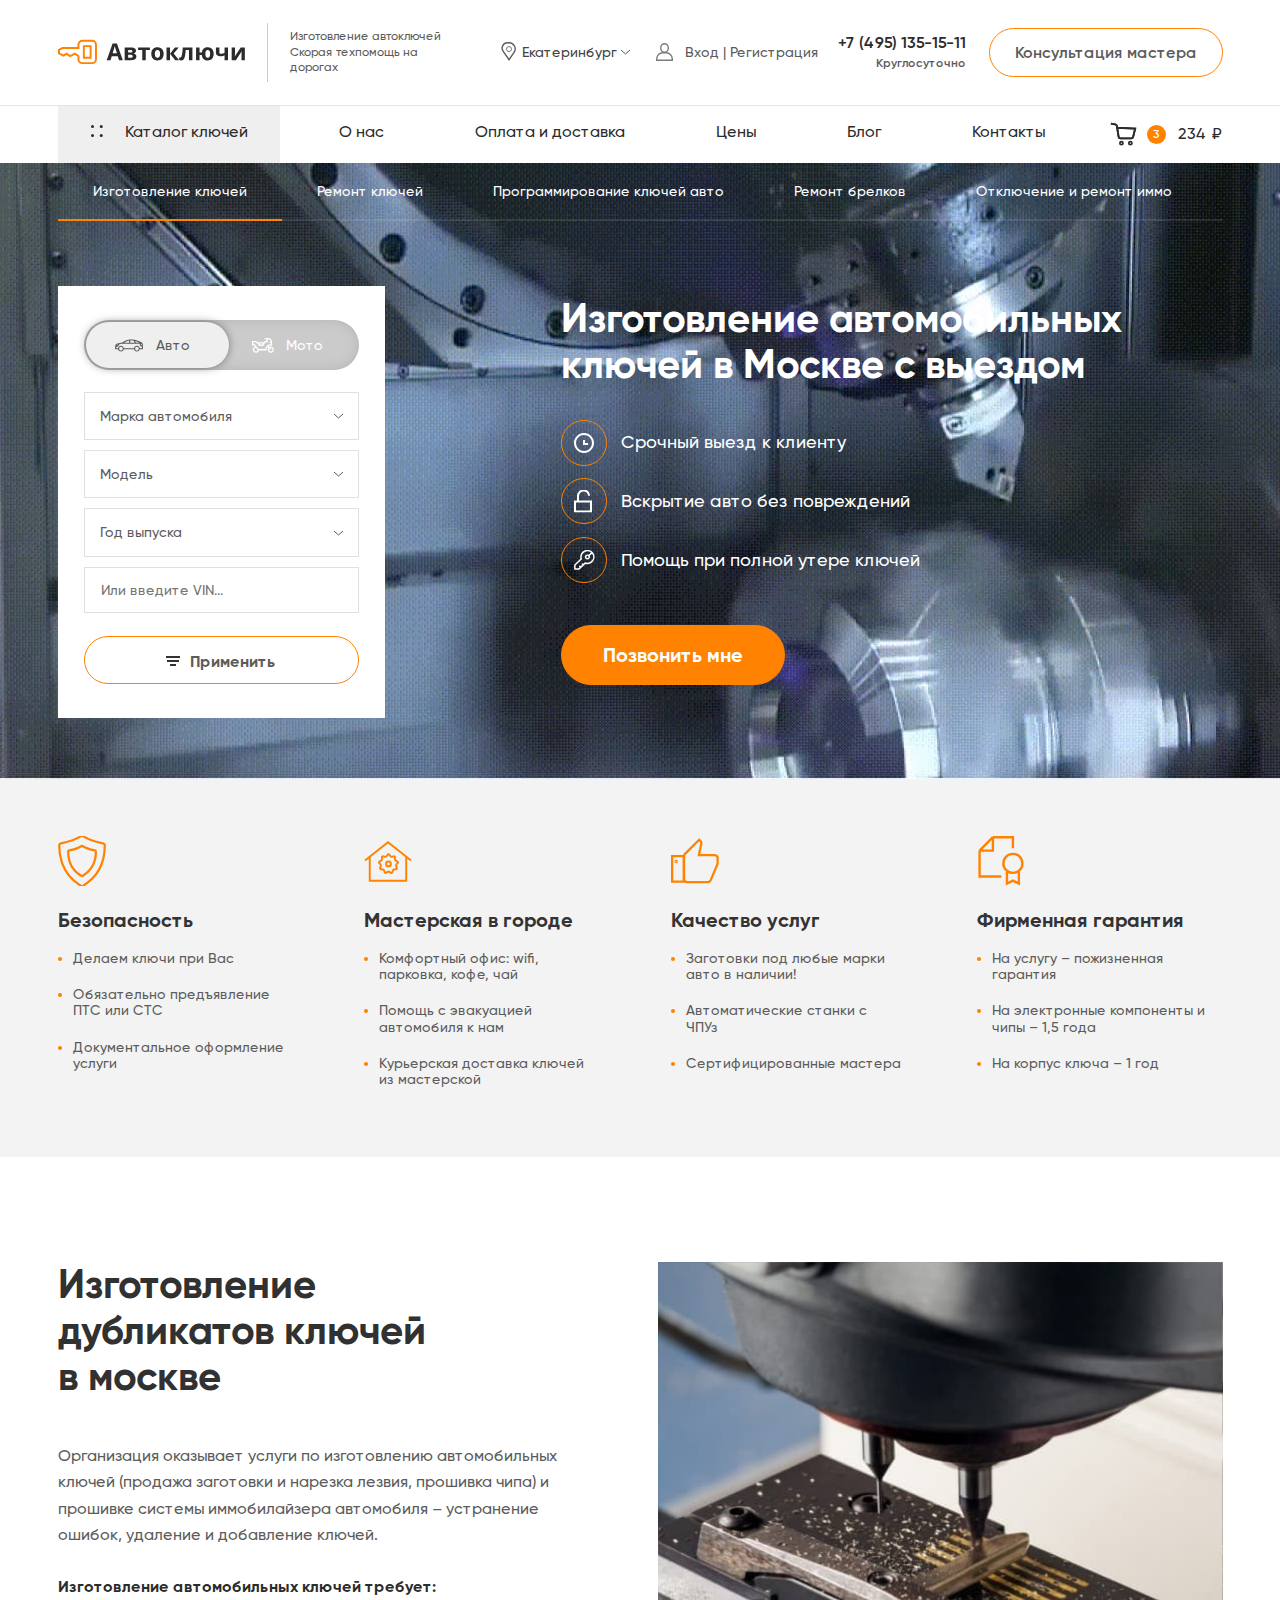
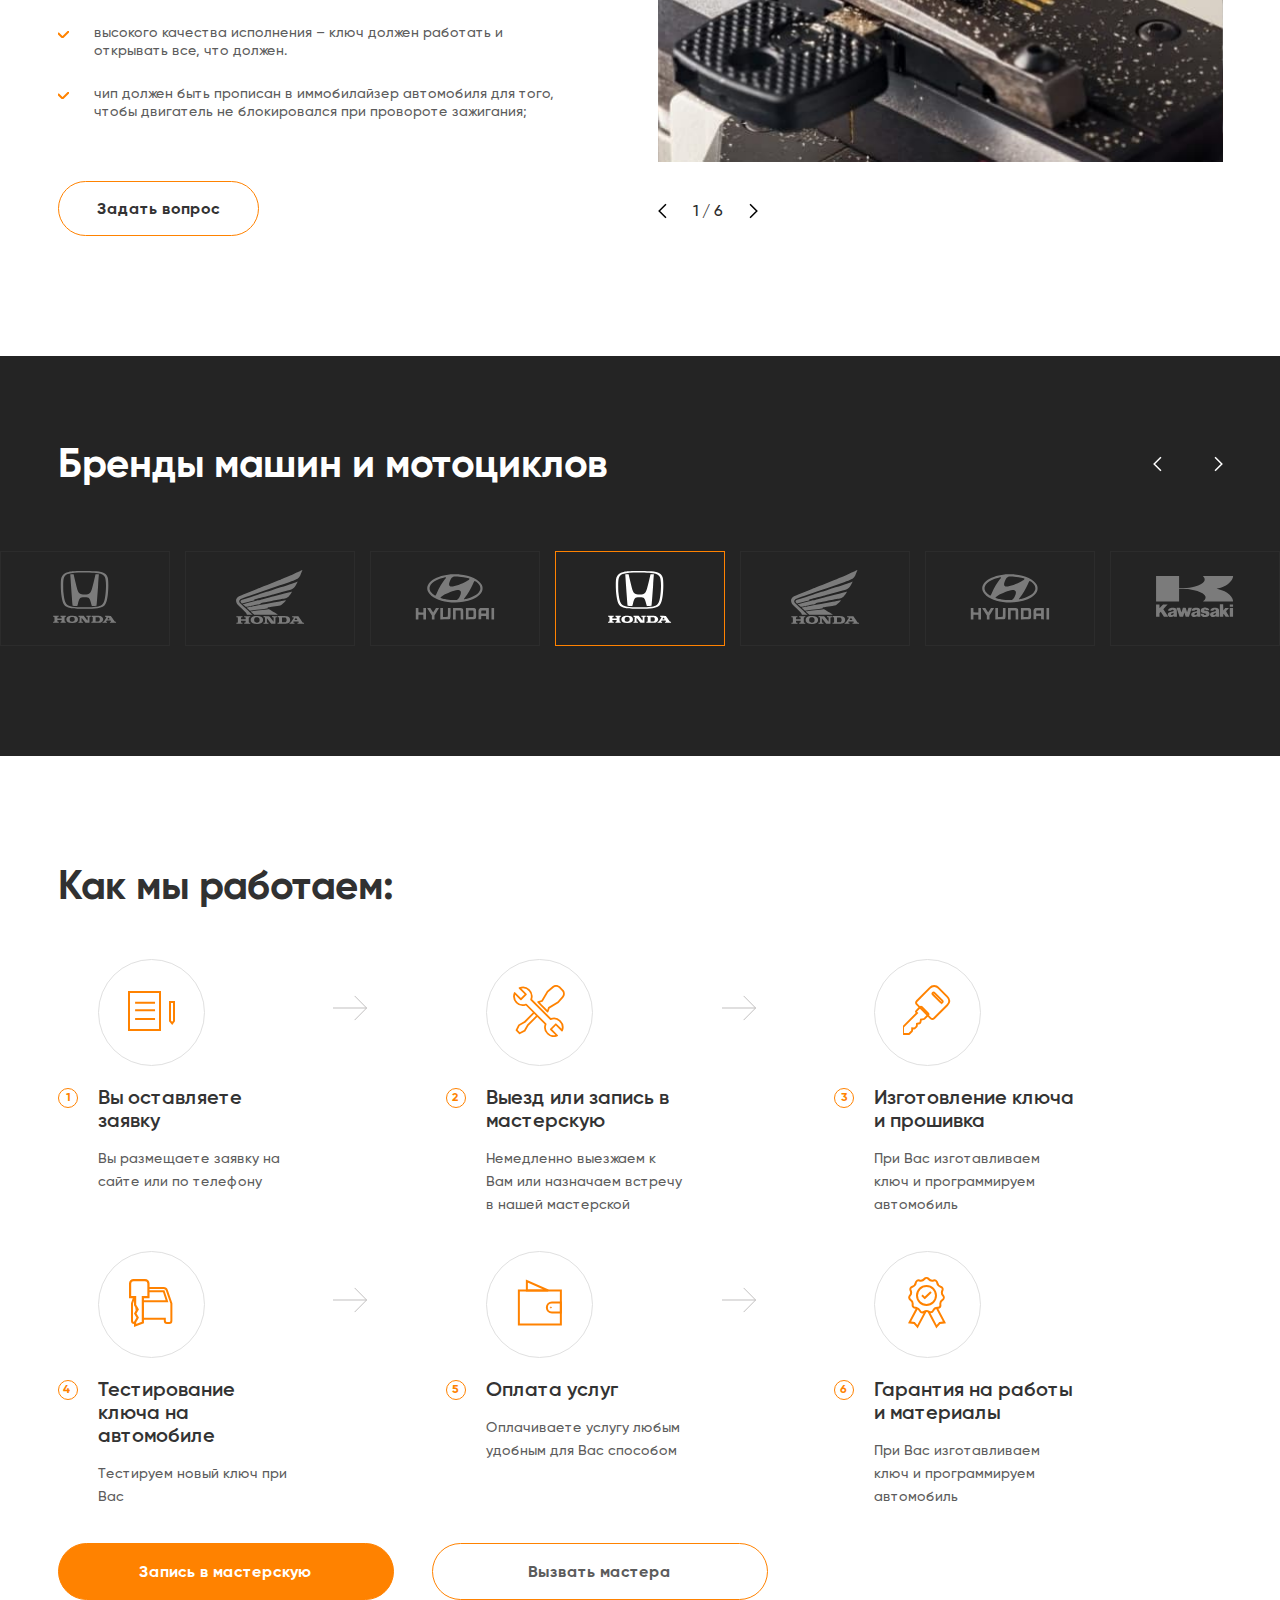
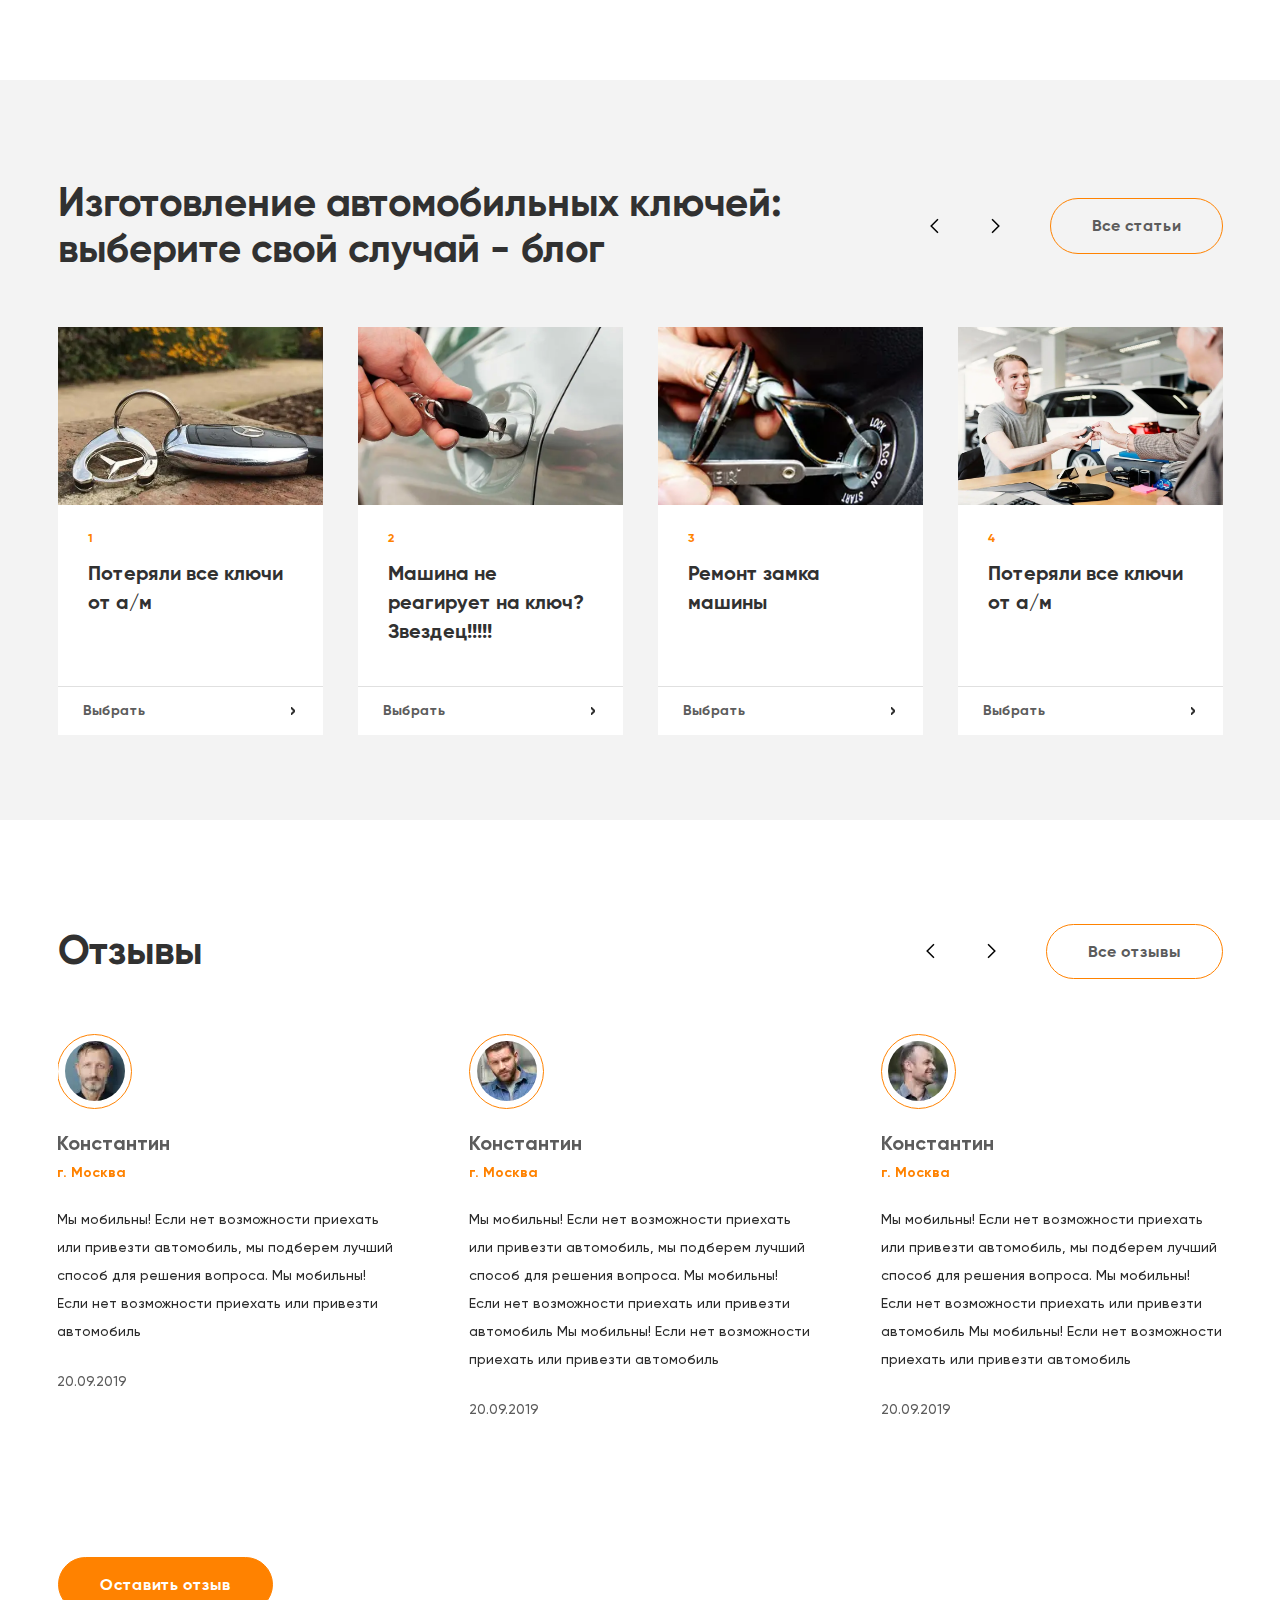
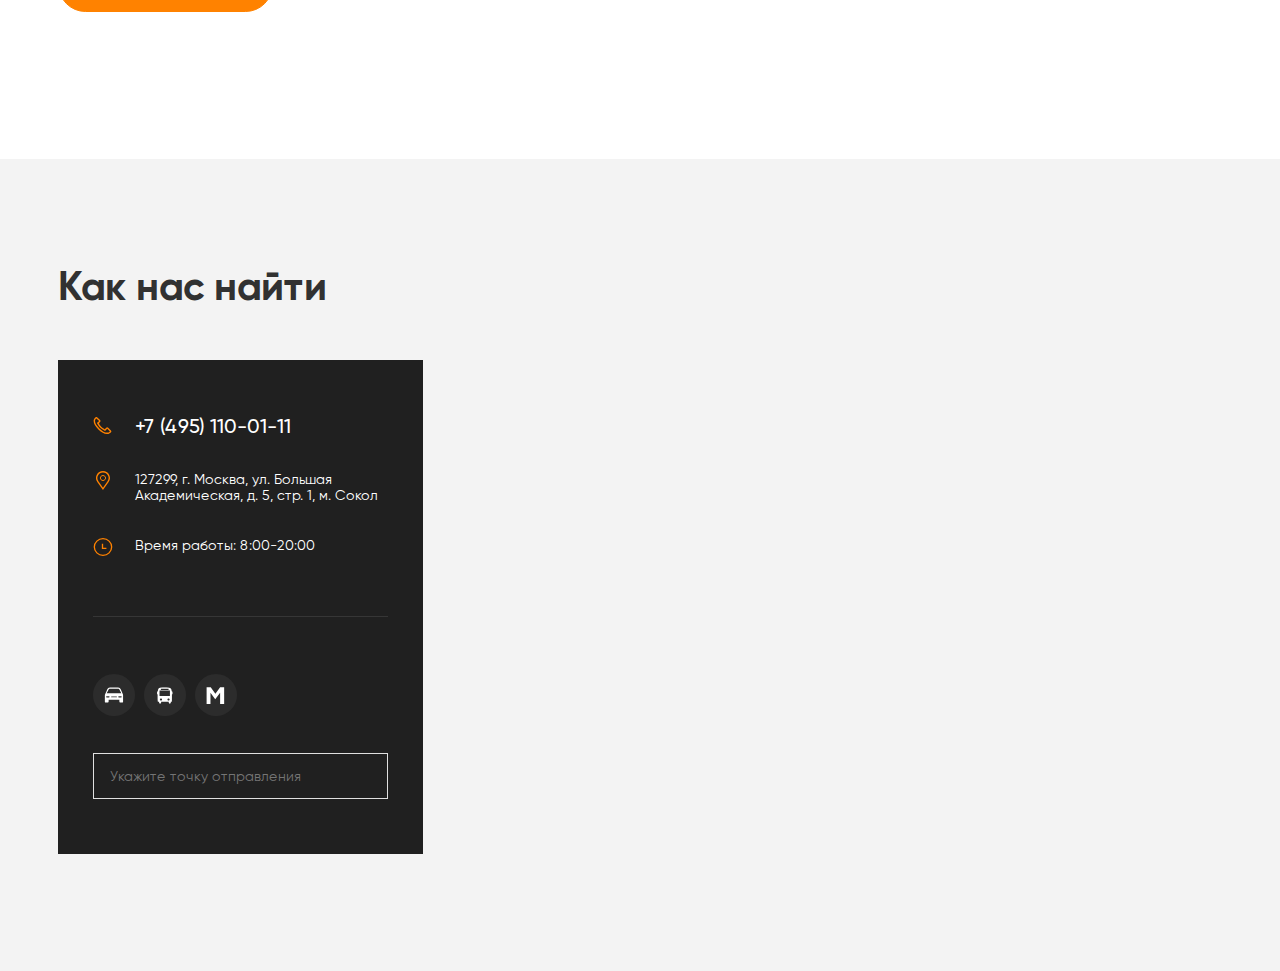
==== commit b0a88c42: "added map section + adaptive" ====
--- a/index.html
+++ b/index.html
@@ -41,11 +41,11 @@
         </a>       </div>       <div class="top-header__contacts" data-da="bottom-header__top,1,650">-        <div class="top-header__phone">-          <a href="tel:+74951351511">+7 (495) 135-15-11</a>-          <div class="top-header__label">Круглосуточно</div>-        </div>-        <a class="top-header__btn btn btn--clear" href="">Консультация мастера</a>+        <a class="top-header__phone modal-btn" href="#call">+          +7 (495) 135-15-11+          <span class="top-header__label">Круглосуточно</span>+        </a>+        <a class="top-header__btn btn btn--clear modal-btn" href="#consultation">Консультация мастера</a>       </div>     </div>   </div>@@ -243,7 +243,7 @@
           <li class="hero__item hero__item--opening">Вскрытие авто без повреждений</li>           <li class="hero__item hero__item--help">Помощь при полной утере ключей</li>         </ul>-        <a class="hero__btn btn" href="#call">Позвонить мне</a>+        <a class="hero__btn btn modal-btn" href="#call">Позвонить мне</a>       </div>     </div>   </div>@@ -310,7 +310,7 @@
           <li class="duplicate__item">высокого качества исполнения – ключ должен работать и открывать все, что должен. </li>           <li class="duplicate__item">чип должен быть прописан в иммобилайзер автомобиля для того, чтобы двигатель не блокировался при провороте зажигания;</li>         </ul>-        <a class="duplicate__btn btn btn--clear" href="">задать вопрос</a>+        <a class="duplicate__btn btn btn--clear modal-btn" href="#consultation">задать вопрос</a>       </aside>       <div class="duplicate__slider">         <div class="duplicate__slider-body swiper">@@ -358,7 +358,7 @@
     </div>   </div> </section>-      <div class="brands">+      <section class="brands">   <div class="container">     <header class="brands__header">       <h1 class="brands__title">@@ -427,9 +427,7 @@
       </div>     </div>   </div>---</div>+</section>       <section class="about">   <div class="container">     <h1 class="about__title">как мы работаем:</h1>@@ -507,12 +505,11 @@
         </p>       </div>     </div>-    <a class="about__btn btn" href="#appointment">Запись в мастерскую</a>-    <a class="about__btn btn btn--clear" href="">Вызвать мастера</a>-+    <a class="about__btn btn modal-btn" href="#appointment">Запись в мастерскую</a>+    <a class="about__btn btn btn--clear modal-btn" href="#call">Вызвать мастера</a>   </div> </section>-      <div class="info">+      <section class="info">   <div class="container">     <header class="info__header">       <h1 class="info__title">изготовление автомобильных ключей: выберите свой случай - блог</h1>@@ -643,8 +640,8 @@
     </div>     <footer class="info__footer"></footer>   </div>-</div>-      <div class="info info--feedback">+</section>+      <section class="info info--feedback">   <div class="container">     <header class="info__header">       <h1 class="info__title">Отзывы</h1>@@ -771,7 +768,62 @@
       <a class="info__btn btn" href="">Оставить отзыв</a>     </footer>   </div>-</div>+</section>+      <section class="map">+  <div class="container">+    <h1 data-da="map__info,0,550" class="map__title">как нас найти</h1>+    <div class="map__body">+      <aside class="map__info">+        <div class="map__info-top">+          <a class="map__phone modal-btn" href="#call">+7 (495) 110-01-11</a>+          <address class="map__address">127299, г. Москва, ул. Большая Академическая, д. 5, стр. 1, м. Сокол</address>+          <p class="map__time">Время работы: 8:00-20:00</p>+        </div>+        <div class="map__info-bottom">+          <div class="methods">+            <button class="methods__car" type="button">+              <svg width="24" height="22" viewBox="0 0 24 22" fill="none" xmlns="http://www.w3.org/2000/svg">+                <g clip-path="url(#clip0)">+                  <path+                      d="M23.3306 12.0114C23.3306 11.5787 23.2294 11.1654 23.0466 10.7872C23.0278 10.6911 23.0062 10.5951 22.9793 10.4978L20.9996 5.7618L20.9862 5.71919C20.2935 3.72833 19.3079 1.88574 16.8087 1.88574H7.25347C4.6927 1.88574 3.78781 3.77398 3.07995 5.70813L1.00913 10.4556C0.709756 10.9186 0.539551 11.4483 0.539551 12.0114V13.4851C0.539551 13.7129 0.567452 13.9358 0.620504 14.1505C0.568928 14.2802 0.539551 14.42 0.539551 14.5673V18.9504C0.539551 19.5931 1.07934 20.1143 1.74519 20.1143H4.2471C4.9126 20.1143 5.45239 19.5931 5.45239 18.9504V16.7585H18.5607V18.9504C18.5607 19.5931 19.1006 20.1143 19.7665 20.1143H22.1251C22.7912 20.1143 23.3309 19.5931 23.3309 18.9504V14.5668C23.3309 14.42 23.3012 14.2796 23.2501 14.1503C23.3029 13.9353 23.3309 13.7127 23.3309 13.4849V12.0115H23.3306V12.0114ZM4.54923 6.18362C5.33753 4.03677 5.97146 3.38141 7.25347 3.38141H16.8082C18.0808 3.38141 18.7894 4.11235 19.5095 6.17438L20.9542 9.00038C20.4824 8.83176 19.9633 8.73818 19.4179 8.73818H4.45224C3.96117 8.73818 3.4919 8.81441 3.05893 8.95236L4.54923 6.18362ZM5.79025 14.0448H3.15047C2.67519 14.0448 2.28972 13.6724 2.28972 13.2136C2.28972 12.7547 2.67519 12.3826 3.15047 12.3826H5.79025C6.26574 12.3826 6.65121 12.7547 6.65121 13.2136C6.65121 13.6724 6.26548 14.0448 5.79025 14.0448ZM15.1154 13.8783H8.97517C8.67412 13.8783 8.43019 13.6427 8.43019 13.3523C8.43019 13.0613 8.67412 12.8258 8.97517 12.8258H15.1154C15.4168 12.8258 15.6607 13.0613 15.6607 13.3523C15.6607 13.6427 15.4168 13.8783 15.1154 13.8783ZM20.6532 14.0448H18.0135C17.5378 14.0448 17.1525 13.6724 17.1525 13.2136C17.1525 12.7547 17.5381 12.3826 18.0135 12.3826H20.6532C21.1288 12.3826 21.5144 12.7547 21.5144 13.2136C21.5144 13.6724 21.1288 14.0448 20.6532 14.0448Z"+                      fill="#fff"/>+                </g>+                <defs>+                  <clipPath id="clip0">+                    <rect width="22.7914" height="22" fill="white" transform="translate(0.539551)"/>+                  </clipPath>+                </defs>+              </svg>+            </button>+            <button class="methods__bus" type="button">+              <svg width="21" height="19" viewBox="0 0 21 19" fill="none" xmlns="http://www.w3.org/2000/svg">+                <g clip-path="url(#clip0)">+                  <path+                      d="M18.3461 4.64592C18.1854 3.12925 17.9294 1.94836 17.5243 1.4842C15.8543 -0.424286 4.15613 -0.563951 2.82793 1.4842C2.50302 1.986 2.27516 3.1627 2.12224 4.64843C1.62882 4.70446 1.24457 5.10548 1.24457 5.5964V7.45429C1.24457 7.86744 1.51575 8.21577 1.89437 8.35167C1.8047 11.278 1.87748 14.331 2.01177 15.8493C2.01177 17.0214 2.82749 16.827 2.82749 16.827H3.5921V18.0923C3.5921 18.5941 4.12797 19.0002 4.78817 19.0002C5.44924 19.0002 5.98511 18.5941 5.98511 18.0923V16.827H14.8805V18.0923C14.8805 18.5941 15.4159 19.0002 16.077 19.0002C16.7372 19.0002 17.2731 18.5941 17.2731 18.0923V16.827H17.5243C17.5243 16.827 18.4843 16.9541 18.5458 16.4021C18.5458 14.8879 18.6446 11.5322 18.5632 8.36463C18.9656 8.24295 19.2593 7.885 19.2593 7.45429V5.5964C19.2598 5.09377 18.8569 4.68607 18.3461 4.64592ZM5.6849 1.75643H14.6674V3.0682H5.6849V1.75643ZM5.81313 15.3329C5.10787 15.3329 4.53648 14.7809 4.53648 14.1001C4.53648 13.4198 5.10787 12.8682 5.81313 12.8682C6.51838 12.8682 7.09021 13.4198 7.09021 14.1001C7.09021 14.7809 6.51882 15.3329 5.81313 15.3329ZM14.6193 15.3329C13.9145 15.3329 13.3418 14.7809 13.3418 14.1001C13.3418 13.4198 13.914 12.8682 14.6193 12.8682C15.3245 12.8682 15.8959 13.4198 15.8959 14.1001C15.8964 14.7809 15.3245 15.3329 14.6193 15.3329ZM16.2425 9.93859H4.10977V3.7958H16.2425V9.93859Z"+                      fill="white"/>+                </g>+                <defs>+                  <clipPath id="clip0">+                    <rect width="19.6835" height="19" fill="white" transform="translate(0.410095)"/>+                  </clipPath>+                </defs>+              </svg>+            </button>+            <button class="methods__metro" type="button">+              <svg width="16" height="15" viewBox="0 0 16 15" fill="none" xmlns="http://www.w3.org/2000/svg">+                <path+                    d="M0.14928 15V0.325999H3.77928L7.89328 6.046L12.0953 0.325999H15.6373V15H12.0733V5.056L7.76128 10.82L3.55928 5.078V15H0.14928Z"+                    fill="#fff"/>+              </svg>+            </button>+          </div>+          <input type="text" class="map__input" placeholder="Укажите точку отправления">+        </div>+      </aside>+      <iframe class="map__map" src="https://www.google.com/maps/embed?pb=!1m18!1m12!1m3!1d287511.96971063217!2d37.19382872278219!3d55.737875211869074!2m3!1f0!2f0!3f0!3m2!1i1024!2i768!4f13.1!3m3!1m2!1s0x46b5482c32cf1f81%3A0x71971e3d0231e835!2z0YPQuy4g0JHQvtC70YzRiNCw0Y8g0JDQutCw0LTQtdC80LjRh9C10YHQutCw0Y8sIDUsINCc0L7RgdC60LLQsCwgMTI3Mjk5!5e0!3m2!1sru!2sru!4v1604638938418!5m2!1sru!2sru"  frameborder="0" style="border:0;" allowfullscreen="" aria-hidden="false" tabindex="0"></iframe>+    </div>+  </div>+</section>     </main>   </div>   @@ -835,6 +887,12 @@
   <p class="modal__subtitle">Нету времени или возможности позвонить? Мы свяжемся с Вами в ближайшие 2 минуты!</p>   <input class="modal__input" type="text" name="Имя" placeholder="Ваше имя" required>   <input class="modal__input modal__input--tel" type="tel" name="Телефон" data-validate-field="tel" placeholder="Ваш телефон">+  <label class="modal__checkbox">+    <input class="modal__checkbox-input" type="checkbox">+    <span class="modal__checkbox-text">Нажимая на кнопку «Заказать звонок», я принимаю условия Политики конфиденциальности в отношении хранения и+      обработки персональных данных пользователей+    </span>+  </label>   <button class="modal__btn btn" type="submit">заказать звонок</button>   <p class="modal__text">или свяжитесь с нами по номеру</p>   <a class="modal__phone" href="tel:+74951351511">+7 (495) 135-15-11</a>@@ -848,11 +906,29 @@
   <textarea class="modal__input modal__input--textarea" placeholder="Ваше сообщение"></textarea>   <label class="modal__checkbox">     <input class="modal__checkbox-input" type="checkbox">-    <span class="modal__checkbox-text">Нажимая на кнопку «Заказать звонок», Вы принимаете условия Политики конфиденциальности в отношении хранения и+    <span class="modal__checkbox-text">Нажимая на кнопку «Отправить», я принимаю условия Политики конфиденциальности в отношении хранения и       обработки персональных данных пользователей     </span>   </label>-  <button class="modal__btn btn" type="submit">заказать звонок</button>+  <button class="modal__btn btn" type="submit">Отправить</button>+  <p class="modal__text">или свяжитесь с нами по номеру</p>+  <a class="modal__phone" href="tel:+74951351511">+7 (495) 135-15-11</a>+</form>+++<form class="mfp-hide modal modal--request" id="consultation">+  <h2 class="modal__title">Заказать консультацию</h2>+  <p class="modal__subtitle">Для восстановления или программирования чипов ключей некоторых моделей автомобиля требуется сам автомобиль. Мы окажем Вам содействие в эвакуации автомобиля, если потребуется</p>+  <input class="modal__input" type="text" name="Имя" placeholder="Ваше имя" required>+  <input class="modal__input modal__input--tel" type="tel" name="Телефон" autocomplete="false" placeholder="Ваш телефон" required>+  <textarea class="modal__input modal__input--textarea" placeholder="Ваше сообщение"></textarea>+  <label class="modal__checkbox">+    <input class="modal__checkbox-input" type="checkbox">+    <span class="modal__checkbox-text">Нажимая на кнопку «Отправить», я принимаю условия Политики конфиденциальности в отношении хранения и+      обработки персональных данных пользователей+    </span>+  </label>+  <button class="modal__btn btn" type="submit">Отправить</button>   <p class="modal__text">или свяжитесь с нами по номеру</p>   <a class="modal__phone" href="tel:+74951351511">+7 (495) 135-15-11</a> </form>--- a/css/main.min.css
+++ b/css/main.min.css
@@ -1,2 +1,2 @@
-@charset "UTF-8";@font-face{font-family:gilroy;font-display:swap;src:url(../fonts/gilroy-regular.woff2) format("woff2"),url(../fonts/gilroy-regular.woff) format("woff");font-weight:400;font-style:normal}@font-face{font-family:gilroy;font-display:swap;src:url(../fonts/gilroy-medium.woff2) format("woff2"),url(../fonts/gilroy-medium.woff) format("woff");font-weight:500;font-style:normal}@font-face{font-family:gilroy;font-display:swap;src:url(../fonts/gilroy-mediumitalic.woff2) format("woff2"),url(../fonts/gilroy-mediumitalic.woff) format("woff");font-weight:500;font-style:italic}@font-face{font-family:gilroy;font-display:swap;src:url(../fonts/gilroy-semibold.woff2) format("woff2"),url(../fonts/gilroy-semibold.woff) format("woff");font-weight:600;font-style:normal}@font-face{font-family:gilroy;font-display:swap;src:url(../fonts/gilroy-bold.woff2) format("woff2"),url(../fonts/gilroy-bold.woff) format("woff");font-weight:700;font-style:normal}:root{--mainColor:#5c5c5c;--mainColor-hover:#2c2c2c;--white:#fff;--grey:#7b7b7b;--accent:#ff8200;--accent-hover:#e47400;--lightGrey:#e0e0e0;--black:#000}html{line-height:1.15;-webkit-text-size-adjust:100%}details,main{display:block}hr{-webkit-box-sizing:content-box;box-sizing:content-box;height:0;overflow:visible}code,kbd,pre,samp{font-family:monospace,monospace;font-size:1em}a{background-color:transparent;text-decoration:none;color:inherit}abbr[title]{border-bottom:none;text-decoration:underline;-webkit-text-decoration:underline dotted;text-decoration:underline dotted}b,strong{font-weight:bolder}small{font-size:80%}sub,sup{font-size:75%;line-height:0;position:relative;vertical-align:baseline}sub{bottom:-.25em}sup{top:-.5em}img{border-style:none;max-width:100%}button,input,optgroup,select,textarea{font-family:inherit;font-size:100%;line-height:1.15;margin:0}button,input{overflow:visible}button,select{text-transform:none}[type=button],[type=reset],[type=submit],button{-webkit-appearance:button}[type=button]::-moz-focus-inner,[type=reset]::-moz-focus-inner,[type=submit]::-moz-focus-inner,button::-moz-focus-inner{border-style:none;padding:0}[type=button]:-moz-focusring,[type=reset]:-moz-focusring,[type=submit]:-moz-focusring,button:-moz-focusring{outline:ButtonText dotted 1px}fieldset{padding:.35em .75em .625em}legend{-webkit-box-sizing:border-box;box-sizing:border-box;color:inherit;display:table;max-width:100%;padding:0;white-space:normal}progress{vertical-align:baseline}textarea{overflow:auto}[type=checkbox],[type=radio]{-webkit-box-sizing:border-box;box-sizing:border-box;padding:0}[type=number]::-webkit-inner-spin-button,[type=number]::-webkit-outer-spin-button{height:auto}[type=search]{-webkit-appearance:textfield;outline-offset:-2px}[type=search]::-webkit-search-decoration{-webkit-appearance:none}::-webkit-file-upload-button{-webkit-appearance:button;font:inherit}summary{display:list-item}[hidden],template{display:none}.select2-container{-webkit-box-sizing:border-box;box-sizing:border-box;display:inline-block;position:relative;outline:transparent;vertical-align:middle;margin:0 0 10px}.select2-container .select2-selection--single{-webkit-box-sizing:border-box;box-sizing:border-box;cursor:pointer;display:block;padding:15px;-moz-user-select:none;-ms-user-select:none;user-select:none;background-color:#fff;-webkit-user-select:none}.select2-container .select2-selection--single .select2-selection__rendered{display:block;padding-right:20px;overflow:hidden;-o-text-overflow:ellipsis;text-overflow:ellipsis;white-space:nowrap}.select2-container .select2-selection--single .select2-selection__clear{position:relative}.select2-container[dir=rtl] .select2-selection--single .select2-selection__rendered{padding-right:8px;padding-left:20px}.select2-container .select2-selection--multiple{-webkit-box-sizing:border-box;box-sizing:border-box;cursor:pointer;display:block;min-height:32px;-moz-user-select:none;-ms-user-select:none;user-select:none;-webkit-user-select:none}.select2-container .select2-selection--multiple .select2-selection__rendered{display:inline-block;overflow:hidden;padding-left:8px;-o-text-overflow:ellipsis;text-overflow:ellipsis;white-space:nowrap}.select2-container .select2-search--inline{float:left}.select2-container .select2-search--inline .select2-search__field{-webkit-box-sizing:border-box;box-sizing:border-box;border:none;font-size:100%;margin-top:5px;padding:0}.select2-container .select2-search--inline .select2-search__field::-webkit-search-cancel-button{-webkit-appearance:none}.select2-dropdown{background-color:#fff;border:1px solid #aaa;-webkit-box-sizing:border-box;box-sizing:border-box;display:block;position:absolute;left:-100000px;width:100%;z-index:1051}.select2-results{display:block}.select2-results__options{list-style:none;margin:0;padding:0}.select2-results__option{padding:15px 16px;-moz-user-select:none;-ms-user-select:none;user-select:none;-webkit-user-select:none}.select2-results__option[aria-selected]{cursor:pointer}.select2-container--open .select2-dropdown{left:0}.select2-container--open .select2-dropdown--above{border-bottom:none;border-bottom-left-radius:0;border-bottom-right-radius:0}.select2-container--open .select2-dropdown--below{border-top:2px solid #ff8200;border-top-left-radius:0;border-top-right-radius:0}.select2-search--dropdown{display:block;padding:14px 16px;position:relative}.select2-search--dropdown::before{content:"";position:absolute;right:26px;top:50%;-webkit-transform:translateY(-50%);-ms-transform:translateY(-50%);transform:translateY(-50%);width:12px;height:14px;background-image:url(../images/icons/filter-magnifier.svg);background-position:0 0;background-repeat:no-repeat}.select2-search--dropdown .select2-search__field{padding:11px 20px 11px 10px;border:1px solid #e0e0e0;outline:transparent;width:100%}.select2-search--dropdown .select2-search__field::-webkit-search-cancel-button{-webkit-appearance:none}.select2-search--dropdown.select2-search--hide{display:none}.select2-close-mask{border:0;margin:0;padding:0;display:block;position:fixed;left:0;top:0;min-height:100%;min-width:100%;height:auto;width:auto;opacity:0;z-index:99;background-color:#fff;filter:alpha(opacity=0)}.select2-hidden-accessible{border:0!important;clip:rect(0 0 0 0)!important;-webkit-clip-path:inset(50%)!important;clip-path:inset(50%)!important;height:1px!important;overflow:hidden!important;padding:0!important;position:absolute!important;width:1px!important;white-space:nowrap!important}.select2-container--default .select2-selection--single{background-color:#fff;border:1px solid #e0e0e0;outline:transparent}.select2-container--default .select2-selection--single .select2-selection__rendered{color:#444;line-height:1.15}.select2-container--default .select2-selection--single .select2-selection__clear{position:absolute;z-index:2;right:15px;top:50%;-webkit-transform:translateY(-50%);-ms-transform:translateY(-50%);transform:translateY(-50%);cursor:pointer;float:right;width:12px;height:12px;background-image:url(../images/icons/filter-clear.svg);background-position:0 0;background-repeat:no-repeat;background-color:#fff;font-size:0}.select2-container--default .select2-selection--single .select2-selection__clear:hover{background-image:url(../images/icons/filter-clear-hover.svg)}.select2-container--default .select2-selection--single .select2-selection__placeholder{color:var(--mainColor)}.select2-container--default .select2-selection--single .select2-selection__arrow{background-image:url(../images/icons/filter-angle-down.svg);background-position:0 0;background-repeat:no-repeat;width:11px;height:6px;position:absolute;top:50%;-webkit-transform:translateY(-50%);-ms-transform:translateY(-50%);transform:translateY(-50%);right:15px}.select2-container--default[dir=rtl] .select2-selection--single .select2-selection__clear{float:left}.select2-container--default[dir=rtl] .select2-selection--single .select2-selection__arrow{left:1px;right:auto}.select2-container--default.select2-container--disabled .select2-selection--single{background-color:#eee;cursor:default}.select2-container--default.select2-container--disabled .select2-selection--single .select2-selection__clear{display:none}.select2-container--default .select2-selection--multiple{background-color:#fff;border:1px solid #aaa;border-radius:4px;cursor:text}.select2-container--default .select2-selection--multiple .select2-selection__rendered{-webkit-box-sizing:border-box;box-sizing:border-box;list-style:none;margin:0;padding:0 5px;width:100%}.select2-container--default .select2-selection--multiple .select2-selection__rendered li{list-style:none}.select2-container--default .select2-selection--multiple .select2-selection__clear{cursor:pointer;float:right;width:14px;height:18px;background-image:url(../images/icons/filter-clear.svg);background-position:0 0;background-repeat:no-repeat}.select2-container--default .select2-selection--multiple .select2-selection__choice{background-color:#e4e4e4;border:1px solid #aaa;border-radius:4px;cursor:default;float:left;margin-right:5px;margin-top:5px;padding:0 5px}.select2-container--default .select2-selection--multiple .select2-selection__choice__remove{color:#999;cursor:pointer;display:inline-block;font-weight:700;margin-right:2px}.select2-container--default .select2-selection--multiple .select2-selection__choice__remove:hover{color:#333}.select2-container--default[dir=rtl] .select2-selection--multiple .select2-search--inline,.select2-container--default[dir=rtl] .select2-selection--multiple .select2-selection__choice{float:right}.select2-container--default[dir=rtl] .select2-selection--multiple .select2-selection__choice{margin-left:5px;margin-right:auto}.select2-container--default[dir=rtl] .select2-selection--multiple .select2-selection__choice__remove{margin-left:2px;margin-right:auto}.select2-container--default.select2-container--focus .select2-selection--multiple{border:1px solid #000;outline:0}.select2-container--default.select2-container--disabled .select2-selection--multiple{background-color:#eee;cursor:default}.select2-container--default.select2-container--disabled .select2-selection__choice__remove{display:none}.select2-container--default.select2-container--open.select2-container--above .select2-selection--multiple,.select2-container--default.select2-container--open.select2-container--above .select2-selection--single{border-top-left-radius:0;border-top-right-radius:0}.select2-container--default.select2-container--open.select2-container--below .select2-selection--multiple,.select2-container--default.select2-container--open.select2-container--below .select2-selection--single{border-bottom-left-radius:0;border-bottom-right-radius:0}.select2-container--default .select2-search--inline .select2-search__field{background:0 0;border:none;outline:0;-webkit-box-shadow:none;box-shadow:none;-webkit-appearance:textfield}.select2-container--default .select2-results>.select2-results__options{max-height:200px;overflow-y:auto}.select2-container--default .select2-results__option[role=group]{padding:0}.select2-container--default .select2-results__option[aria-disabled=true]{color:#999}.select2-container--default .select2-results__option[aria-selected=true]{position:relative}.select2-container--default .select2-results__option[aria-selected=true]::after{content:"";position:absolute;width:12px;height:8px;right:15px;top:50%;-webkit-transform:translateY(-50%);-ms-transform:translateY(-50%);transform:translateY(-50%);background-image:url(../images/icons/filter-check.svg);background-position:0 0;background-repeat:no-repeat}.select2-container--default .select2-results__option .select2-results__option{padding-left:1em}.select2-container--default .select2-results__option .select2-results__option .select2-results__group{padding-left:0}.select2-container--default .select2-results__option .select2-results__option .select2-results__option{margin-left:-1em;padding-left:2em}.select2-container--default .select2-results__option .select2-results__option .select2-results__option .select2-results__option{margin-left:-2em;padding-left:3em}.select2-container--default .select2-results__option .select2-results__option .select2-results__option .select2-results__option .select2-results__option{margin-left:-3em;padding-left:4em}.select2-container--default .select2-results__option .select2-results__option .select2-results__option .select2-results__option .select2-results__option .select2-results__option{margin-left:-4em;padding-left:5em}.select2-container--default .select2-results__option .select2-results__option .select2-results__option .select2-results__option .select2-results__option .select2-results__option .select2-results__option{margin-left:-5em;padding-left:6em}.select2-container--default .select2-results__option--highlighted[aria-selected]{background-color:#f6f6f6}.select2-container--default .select2-results__group{cursor:default;display:block;padding:6px}html{-webkit-box-sizing:border-box;box-sizing:border-box;height:100%}*,::after,::before{-webkit-box-sizing:border-box;box-sizing:border-box}a:visited{text-decoration:none}ul{list-style:none;padding:0}.error{border:2px solid #ff4019!important}button{border:none;padding:0;color:inherit;font-family:inherit;background:0 0;outline:transparent;cursor:pointer}.js-focus-visible :focus:not(.focus-visible){outline:0}h1,h2,h3,h4,h5,h6{margin:0}p{padding:0;margin:0}a,button,input,select,textarea{-webkit-tap-highlight-color:rgba(0,0,0,0)}body{margin:0;height:100%;font-family:Gilroy,sans-serif;font-weight:500;font-size:14px;color:var(--mainColor);-webkit-overflow-scrolling:touch}.site-container{display:-webkit-box;display:-ms-flexbox;display:flex;-webkit-box-orient:vertical;-webkit-box-direction:normal;-ms-flex-direction:column;flex-direction:column;overflow:hidden;min-height:100%}.container{margin:0 auto;padding:0 20px;max-width:1205px;width:100%}.forms{padding:50px 0 200px;background-color:#f4f4f4}.forms__row{margin:0 0 60px}.card-wrapper{display:-webkit-box;display:-ms-flexbox;display:flex;-webkit-box-pack:justify;-ms-flex-pack:justify;justify-content:space-between;max-width:600px}.rub::after{content:"₽";margin:0 0 0 5px}h1{font-size:40px}h2{font-size:30px}h3{font-size:20px}h4{font-size:16px}input,textarea{width:100%;outline:transparent;padding:14px 16px;border:1px solid #e0e0e0;color:var(--mainColor-hover);resize:none}.btn{display:inline-block;border:1px solid var(--accent);border-radius:38px;padding:17px 41px;font-weight:700;font-size:20px;line-height:1.2;color:var(--white);background-color:var(--accent);text-align:center;-webkit-transition:.3s;-o-transition:.3s;transition:.3s}.btn:hover{background-color:var(--accent-hover)}.btn::first-letter{text-transform:capitalize}.btn--clear{color:var(--mainColor);background-color:transparent}.btn--clear:hover{color:var(--white);background-color:var(--accent)}.ibg{background-position:center;background-size:cover;background-repeat:no-repeat;position:relative}.ibg img{width:0;height:0;position:absolute;top:0;left:0;opacity:0;visibility:hidden}._tabs-content{display:none}._tabs-content._active{display:block}._tabs-item{cursor:pointer}.tabs__tab-box{display:-webkit-inline-box;display:-ms-inline-flexbox;display:inline-flex;-webkit-box-align:center;-ms-flex-align:center;align-items:center;border-bottom:2px solid var(--lightGrey)}.tabs__tab{position:relative;margin:0 65px 0 0;padding:0 0 26px;font-weight:700;-webkit-transition:.3s;-o-transition:.3s;transition:.3s;cursor:pointer}.tabs__tab::before{content:"";position:absolute;bottom:-2px;width:100%;height:2px;background-color:var(--accent);-webkit-transform:scale(0);-ms-transform:scale(0);transform:scale(0);-webkit-transition:.3s;-o-transition:.3s;transition:.3s}.tabs__tab:last-child{margin:0}.tabs__tab._active{position:relative;color:var(--mainColor-hover)}.tabs__tab._active::before{-webkit-transform:scale(1);-ms-transform:scale(1);transform:scale(1)}.tabs__tab:hover{color:var(--mainColor-hover)}.slider-control{display:-webkit-box;display:-ms-flexbox;display:flex}.slider-control__arrow{-webkit-box-flex:0;-ms-flex:0 0 9px;flex:0 0 9px;height:18px;cursor:pointer;outline:transparent}.slider-control__arrow path{-webkit-transition:.1s;-o-transition:.1s;transition:.1s}.slider-control__arrow:hover path{stroke:var(--accent)}.slider-control__prev{margin:0 26px 0 0}.slider-control__next{margin:0 0 0 26px;-webkit-transform:rotate(180deg);-ms-transform:rotate(180deg);transform:rotate(180deg)}.slider-control__count{display:inline-block;font-weight:500;font-size:16px;color:var(--mainColor-hover)}.methods{display:-webkit-box;display:-ms-flexbox;display:flex}.methods div{position:relative;display:-webkit-box;display:-ms-flexbox;display:flex;-webkit-box-align:center;-ms-flex-align:center;align-items:center;-webkit-box-pack:center;-ms-flex-pack:center;justify-content:center;margin:0 9px 0 0;border-radius:50%;width:42px;height:42px;background-color:var(--mainColor-hover);cursor:pointer}.methods div svg path{-webkit-transition:.2s;-o-transition:.2s;transition:.2s}.methods div:last-child{margin:0}.methods div:hover svg path{fill:#b5b5b5}.methods__car svg{width:22px;height:18px}.methods__bus svg{width:18px;height:19px}.methods__metro svg{width:19px;height:17px}.card{position:relative;display:-webkit-box;display:-ms-flexbox;display:flex;-webkit-box-orient:vertical;-webkit-box-direction:normal;-ms-flex-direction:column;flex-direction:column;padding:22px 18px 30px;width:100%;min-height:100%;max-width:265px;-webkit-box-shadow:0 12px 45px rgba(0,0,0,.03);box-shadow:0 12px 45px rgba(0,0,0,.03);text-align:center;background:#fff}.card:hover .card__header{opacity:1;visibility:visible}.card__header{position:absolute;left:0;right:0;top:16px;display:-webkit-box;display:-ms-flexbox;display:flex;-webkit-box-align:center;-ms-flex-align:center;align-items:center;-webkit-box-pack:justify;-ms-flex-pack:justify;justify-content:space-between;padding:0 20px;opacity:0;visibility:hidden;-webkit-transition:.3s;-o-transition:.3s;transition:.3s}.card__preview{position:relative;display:inline-block;width:40px;height:19px;background-image:url(../images/icons/eye.svg);background-position:center left;background-size:23px 13px;background-repeat:no-repeat}.card__preview:hover .card__tooltip{opacity:1;visibility:visible}.card__preview-icon{margin:0 0 3px;width:23px;height:13px}.card__tooltip{position:absolute;left:41px;top:-9px;display:block;border-radius:2px;padding:6px 10px;width:120px;-webkit-box-shadow:0 6px 43px rgba(0,0,0,.16);box-shadow:0 6px 43px rgba(0,0,0,.16);font-weight:500;font-size:10px;line-height:1.3;text-align:left;background:#fefefe;opacity:0;visibility:hidden;-webkit-transition:.3s;-o-transition:.3s;transition:.3s}.card__tooltip::before{content:"";position:absolute;left:-9px;top:50%;border-top:7px solid transparent;border-right:10px solid #fefefe;border-bottom:7px solid transparent;width:0;height:0;-webkit-transform:translateY(-50%);-ms-transform:translateY(-50%);transform:translateY(-50%)}.card__add-to-favorites{width:19px;height:17px;-webkit-transition:.3s;-o-transition:.3s;transition:.3s}.card__add-to-favorites.added{-webkit-transform:scale(1.2);-ms-transform:scale(1.2);transform:scale(1.2)}.card__add-to-favorites.added svg{fill:var(--accent)}.card__add-to-favorites.added svg path{stroke:var(--accent)}.card__body{display:-webkit-box;display:-ms-flexbox;display:flex;-webkit-box-flex:1;-ms-flex:1 1 auto;flex:1 1 auto;-webkit-box-orient:vertical;-webkit-box-direction:normal;-ms-flex-direction:column;flex-direction:column;margin:0 0 20px}.card__image{display:-webkit-box;display:-ms-flexbox;display:flex;-webkit-box-align:center;-ms-flex-align:center;align-items:center;-webkit-box-pack:center;-ms-flex-pack:center;justify-content:center;margin:0 auto 25px;min-height:122px;max-width:122px}.card__title{margin:0 0 10px;min-height:32px;font-size:14px;color:var(--black)}.card__desc{-webkit-box-flex:1;-ms-flex:1 1 auto;flex:1 1 auto;font-size:12px;line-height:1.4}.card__footer{-webkit-box-flex:0;-ms-flex:0 0 auto;flex:0 0 auto}.card__price{margin:0 0 10px;font-weight:600;font-size:20px;line-height:145%;color:var(--black)}.card__details{padding:13px 30px 15px;font-weight:600;font-size:14px;line-height:1.4;color:var(--mainColor-hover)}.filter{padding:34px 26px;max-width:327px;background-color:#fff}.filter__tab-slider{position:relative;display:-webkit-box;display:-ms-flexbox;display:flex;-webkit-box-align:center;-ms-flex-align:center;align-items:center;-webkit-box-pack:justify;-ms-flex-pack:justify;justify-content:space-between;margin:0 0 22px;border-radius:32px;padding:0 36px 0 30px;width:275px;height:50px;background-color:rgba(151,151,151,.5);-webkit-box-shadow:inset 1px 0 25px -17px rgba(0,0,0,.75);box-shadow:inset 1px 0 25px -17px rgba(0,0,0,.75)}.filter__tab-slider::before{content:"";position:absolute;left:2px;border-radius:32px;width:143px;height:46px;margin:1px 0;background-color:#efefef;-webkit-box-shadow:0 0 12px -4px #000;box-shadow:0 0 12px -4px #000;-webkit-transition:.25s cubic-bezier(.41,1,.79,1.1);-o-transition:.25s cubic-bezier(.41,1,.79,1.1);transition:.25s cubic-bezier(.41,1,.79,1.1)}.filter__tab-slider._active::before{-webkit-transform:translateX(128px);-ms-transform:translateX(128px);transform:translateX(128px)}.filter__tab{z-index:2;display:-webkit-box;display:-ms-flexbox;display:flex;-webkit-box-align:center;-ms-flex-align:center;align-items:center;cursor:pointer;color:var(--white)}.filter__tab._active{cursor:unset}.filter__tab._active svg path{fill:var(--mainColor)}.filter__tab._active span{color:var(--mainColor)}.filter__tab-content{display:none}.filter__tab-content._active{display:block}.filter__auto-icon{margin:0 12px 0 0;width:30px;height:13px}.filter__auto-icon path{fill:var(--white)}.filter__moto-icon{margin:0 12px 0 0;width:22px;height:15px;fill:var(--white)}.filter__input-wrapper{position:relative}.filter__input{position:relative;color:var(--mainColor);font-weight:500;font-size:14px}.filter__input-clear{position:absolute;right:15px;top:50%;display:inline-block;outline:transparent;width:12px;height:12px;background-image:url(../images/icons/filter-clear.svg);background-position:0 0;background-repeat:no-repeat;-webkit-transform:translateY(-50%);-ms-transform:translateY(-50%);transform:translateY(-50%);cursor:pointer}.filter__input-clear:hover{background-image:url(../images/icons/filter-clear-hover.svg)}.filter__input:not(:invalid)~.filter__input-clear{display:none}.filter__btn{margin:23px 0 0;width:100%;padding:11px 10px}.filter__btn:hover .filter__btn-icon line,.filter__btn:hover .filter__btn-icon path{stroke:var(--white)}.filter__btn-text{position:relative;padding:0 0 0 24px;font-weight:700;font-size:16px;text-transform:capitalize}.filter__btn-icon{content:"";position:absolute;left:0;top:50%;width:14px;height:10px;-webkit-transform:translateY(-50%);-ms-transform:translateY(-50%);transform:translateY(-50%)}.filter__btn-icon line,.filter__btn-icon path{-webkit-transition:.3s;-o-transition:.3s;transition:.3s}.filter .select2-dropdown{border:none}.header__bottom{border-top:1px solid rgba(0,0,0,.1)}.top-header{display:-webkit-box;display:-ms-flexbox;display:flex;-webkit-box-align:center;-ms-flex-align:center;align-items:center;-webkit-box-pack:justify;-ms-flex-pack:justify;justify-content:space-between;padding:23px 0}.top-header__logo-link{display:-webkit-box;display:-ms-flexbox;display:flex;-webkit-box-align:center;-ms-flex-align:center;align-items:center}.top-header__logo{padding:0 22px 0 0}.top-header__info{border-left:1px solid rgba(0,0,0,.2);padding:6px 10px 6px 22px;min-height:39px;max-width:210px;font-size:12px;line-height:1.3}.top-header__info span{display:block}.top-header__actions{display:-webkit-box;display:-ms-flexbox;display:flex;margin:0 20px;-webkit-box-flex:1;-ms-flex:1 0 auto;flex:1 0 auto;-webkit-box-align:center;-ms-flex-align:center;align-items:center;-webkit-box-pack:center;-ms-flex-pack:center;justify-content:center}.top-header .select2-container{padding:0 0 0 26px;margin:0}.top-header .select2-container::before{content:"";position:absolute;width:26px;height:20px;left:0;top:50%;-webkit-transform:translateY(-50%);-ms-transform:translateY(-50%);transform:translateY(-50%);background-image:url(../images/icons/header-location.svg);background-repeat:no-repeat}.top-header .select2-container--default .select2-selection--single{border:none;padding:0}.top-header .select2-container .select2-selection--single .select2-selection__rendered{white-space:initial;min-height:32px;display:-webkit-box;display:-ms-flexbox;display:flex;-webkit-box-align:center;-ms-flex-align:center;align-items:center;background-color:transparent}.top-header__login{display:-webkit-box;display:-ms-flexbox;display:flex;-webkit-box-align:center;-ms-flex-align:center;align-items:center;margin:0 0 0 10px;text-transform:capitalize;-webkit-transition:.3s;-o-transition:.3s;transition:.3s;white-space:nowrap}.top-header__login:hover{color:var(--mainColor-hover)}.top-header__login:hover .top-header__login-icon path{stroke:var(--accent)}.top-header__login-icon{width:17px;height:18px;margin:0 12px 0 0}.top-header__login-icon path{-webkit-transition:.3s;-o-transition:.3s;transition:.3s}.top-header__contacts{display:-webkit-box;display:-ms-flexbox;display:flex;-webkit-box-align:center;-ms-flex-align:center;align-items:center;-webkit-box-pack:justify;-ms-flex-pack:justify;justify-content:space-between}.top-header__phone{margin:0 23px 0 0;font-weight:600;font-size:16px;color:var(--mainColor-hover);text-align:right;white-space:nowrap}.top-header__label{margin:5px 0 0;font-size:12px;color:var(--mainColor)}.top-header__btn{padding:14px 25px;font-weight:600;font-size:16px}.city-dropdown{margin:10px 0 0;border:none;border-bottom:2px solid var(--accent)}.bottom-header__top{display:-webkit-box;display:-ms-flexbox;display:flex;-webkit-box-align:center;-ms-flex-align:center;align-items:center;-webkit-box-pack:justify;-ms-flex-pack:justify;justify-content:space-between;font-size:16px;color:var(--mainColor-hover)}.bottom-header__list{display:-webkit-box;display:-ms-flexbox;display:flex;-webkit-box-pack:justify;-ms-flex-pack:justify;justify-content:space-between;margin:0}.bottom-header__item{display:inline-block;margin:0 27px 0 0;font-size:0}.bottom-header__link{display:inline-block;padding:17px 32px 22px;text-align:center;font-size:16px;-webkit-transition:text-shadow .3s;-o-transition:text-shadow .3s;transition:text-shadow .3s;white-space:nowrap}.bottom-header__link:first-letter{text-transform:capitalize}.bottom-header__link--menu{position:relative;padding:17px 32px 22px 67px;background-color:#efefef}.bottom-header__link--menu::before{content:"";position:absolute;left:33px;top:19px;width:12px;height:12px;background-image:url(../images/icons/header-catalog-4dots.svg);background-position:0 0;background-repeat:no-repeat}.bottom-header__link:hover{text-shadow:0 0 .25px #666,0 0 .25px #666}.bottom-header__dropdown{position:relative;display:none;margin-right:auto}.bottom-header__dropdown-btn{margin:0 20px 0 0;display:inline-block;padding:17px 15px 22px;font-size:16px;font-weight:500}.bottom-header__dropdown-btn::after{content:"";position:absolute;width:15px;height:3px;background-image:url(../images/icons/header-nav-dots.svg);background-position:0 0;background-repeat:no-repeat;right:9px;top:25px}.bottom-header__dropdown-btn._active::after{background-image:url(../images/icons/header-nav-dots-active.svg)}.bottom-header__dropdown-list{position:absolute;z-index:5;display:none;top:57px;left:-4px;margin:0;padding:0;width:233px;border-top:none;border-bottom:2px solid var(--accent)}.bottom-header__dropdown-list .bottom-header__item{display:block;margin:0}.bottom-header__dropdown-list .bottom-header__link{display:block;text-align:left;padding:14px 30px;background-color:var(--white)}.bottom-header__dropdown-list .bottom-header__link:focus{background-color:var(--accent);color:var(--white)}.bottom-header__bottom{display:none}.cart{display:-webkit-box;display:-ms-flexbox;display:flex;-webkit-box-align:center;-ms-flex-align:center;align-items:center}.cart__btn{display:-webkit-box;display:-ms-flexbox;display:flex;-webkit-box-align:center;-ms-flex-align:center;align-items:center;margin:0 12px 0 0}.cart__icon{width:27px;height:25px}.cart__counter{position:relative;display:-webkit-box;display:-ms-flexbox;display:flex;-webkit-box-align:center;-ms-flex-align:center;align-items:center;-webkit-box-pack:center;-ms-flex-pack:center;justify-content:center;margin:0 0 0 10px;border-radius:19px;padding:0 5px;height:19px;min-width:19px;font-size:12px;line-height:1;color:var(--white);background-color:var(--accent)}.cart__total{font-size:16px;color:var(--mainColor-hover);-webkit-transition:.3s;-o-transition:.3s;transition:.3s}.cart__total::after{margin:0 0 0 5px}body.mfp-active{-webkit-overflow-scrolling:auto;width:100%;position:fixed;overflow:auto}body .mfp-wrap{position:fixed;overflow:auto;top:0!important}.mfp-bg{background:var(--lightGrey)}.mfp-close{top:5px;right:5px;width:20px;height:20px;font-size:0;background-image:url(../images/icons/filter-clear.svg);background-position:center;background-size:cover;background-repeat:no-repeat}.mfp-close:focus,.mfp-close:hover{background-image:url(../images/icons/filter-clear-hover.svg);opacity:1}.mfp-close:active{top:5px}button.mfp-arrow,button.mfp-close{background:url(../images/icons/filter-clear.svg) center no-repeat}.modal{position:relative;margin:0 auto;background-color:#fff}.modal--logon{border-top:5px solid var(--accent);padding:20px;border-radius:10px 0;-webkit-box-shadow:0 0 3px rgba(var(--black),.6);box-shadow:0 0 3px rgba(var(--black),.6);max-width:320px}.modal--logon .modal__btn{margin:30px 0 0;padding:14px 20px;font-weight:600}.modal__switcher-title{position:absolute;left:0;top:-5px;padding:10px 20px;border-radius:10px 0;background-color:var(--accent);font-size:16px;color:var(--white);cursor:pointer;text-transform:capitalize}.modal__tooltip{position:absolute;display:-webkit-box;display:-ms-flexbox;display:flex;-webkit-box-align:center;-ms-flex-align:center;align-items:center;-webkit-box-pack:center;-ms-flex-pack:center;justify-content:center;top:0;padding:10px;left:-160px;font-size:14px;color:var(--mainColor);text-transform:none;cursor:pointer}.modal__tooltip::before{content:"";position:absolute;left:0;border-radius:10px;width:100%;height:100%;background-color:#fff;z-index:-1}.modal__tooltip::after{content:"";position:absolute;right:-15px;width:0;height:0;border-top:8px solid transparent;border-left:15px solid #fff;border-bottom:8px solid transparent}.modal__tooltip-text{border-bottom:1px dashed}.modal__module{display:none;padding:40px 0}.modal__module:nth-child(2){display:block}.modal__title{margin:0 0 20px;font-weight:700;text-align:center;color:var(--mainColor-hover)}.modal__title::first-letter{text-transform:capitalize}.modal__subtitle{margin:0 0 35px;line-height:1.55}.modal__input{margin:0 0 10px;font-weight:600;-webkit-transition:.3s;-o-transition:.3s;transition:.3s}.modal__input--tel{font-weight:500}.modal__input--textarea{min-height:90px}.modal__input:last-child{margin:0}.modal__input::-webkit-input-placeholder{color:var(--mainColor);font-weight:500}.modal__input::-moz-placeholder{color:var(--mainColor);font-weight:500}.modal__input:-ms-input-placeholder{color:var(--mainColor);font-weight:500}.modal__input::-ms-input-placeholder{color:var(--mainColor);font-weight:500}.modal__input::placeholder{color:var(--mainColor);font-weight:500}.modal__input:focus{border-bottom:1px solid var(--accent)}.modal__label{display:block;position:relative;height:38px;margin:0 0 20px}.modal__show{position:absolute;right:15px;top:50%;-webkit-transform:translateY(-50%);-ms-transform:translateY(-50%);transform:translateY(-50%);width:23px;height:13px;background-image:url(../images/icons/eye-pass.svg);background-position:0 0;background-repeat:no-repeat}.modal__show._active{background-image:url(../images/icons/eye-pass-active.svg)}.modal__checkbox-input{display:none;opacity:0;visibility:hidden}.modal__checkbox-input:checked+.modal__checkbox-text::before{width:10px;top:-3px;left:5px;border-radius:0;border-color:var(--accent);border-top-color:transparent;border-left-color:transparent;-webkit-transform:rotate(45deg);-ms-transform:rotate(40deg);transform:rotate(40deg);z-index:5}.modal__checkbox-text{position:relative;display:block;padding-left:25px;font-size:12px;line-height:1.6;cursor:pointer;text-align:left}.modal__checkbox-text::before{content:"";position:absolute;display:block;left:0;top:3px;width:15px;height:15px;border:1px solid #e0e0e0;-webkit-transition:.3s;-o-transition:.3s;transition:.3s}.modal__terms{border-bottom:1px solid #e0e0e0;color:var(--mainColor-hover);text-transform:capitalize}.modal__call-btn{-webkit-box-flex:0;-ms-flex:0 1 50%;flex:0 1 50%;display:block;text-align:center;padding:15px;border-right:1px solid #e0e0e0;font-weight:600;color:var(--mainColor-hover)}.modal__call-btn::first-letter{text-transform:capitalize}.modal__call-btn:hover{background-color:var(--accent);color:var(--white)}.modal__call-btn:last-child{border:none}.modal__btn{margin:30px 0;width:100%}.modal__cta{position:absolute;bottom:0;display:block;left:0;right:0;font-size:12px;text-align:center;padding:15px 40px;background-color:#e0e0e0;-webkit-transition:.3s;-o-transition:.3s;transition:.3s}.modal__cta span{border-bottom:1px dashed transparent;-webkit-transition:.3s;-o-transition:.3s;transition:.3s}.modal__cta:hover{color:var(--mainColor-hover)}.modal__cta:hover span{border-bottom:1px dashed}.modal--call{width:300px}.modal--call .modal__phone{color:var(--mainColor-hover);margin:0 0 10px}.modal--call .mfp-close{top:10px;right:10px;opacity:.2}.modal--call .mfp-close:hover{opacity:1}.modal__top{text-align:center;padding:26px 15px}.modal__phone{font-weight:600;font-size:20px}.modal__text{display:block;width:100%;color:var(--mainColor);font-size:12px}.modal__buttons{display:-webkit-box;display:-ms-flexbox;display:flex;border:1px solid #e0e0e0}.modal--request{padding:40px 15px 30px;max-width:360px;text-align:center}.modal--request .modal__text{margin:0 0 10px}.modal--request .mfp-close{top:20px;right:21px;opacity:.2}.modal--request .mfp-close:hover{opacity:1}.hero{position:relative;max-width:1920px;width:100%;min-height:616px}.hero__video{position:absolute;height:100%;width:100%;-o-object-fit:cover;object-fit:cover;z-index:-100;right:0;top:0;background:url(../images/hero/hero-bg.jpg) center center no-repeat;background-size:cover;overflow:hidden}.hero__menu-wrapper{display:-webkit-box;display:-ms-flexbox;display:flex;margin:0 0 65px}.hero__menu{position:relative;width:100%;color:var(--white);overflow-x:auto}.hero__menu-list{display:-webkit-box;display:-ms-flexbox;display:flex;-webkit-box-align:center;-ms-flex-align:center;align-items:center;margin:0;border-bottom:2px solid rgba(255,255,255,.1);white-space:nowrap}.hero__menu-item:last-child{margin:0}.hero__menu-link{display:inline-block;padding:20px 35px}.hero__menu-line{position:absolute;left:0;bottom:0;height:2px;background-color:var(--accent);-webkit-transition:.75s;-o-transition:.75s;transition:.75s}.hero__angle-right{display:none;width:20px;padding-top:57px;height:100%;background-image:url(../images/icons/tabs-angle-right.svg);background-position:right;background-size:7px 14px;background-repeat:no-repeat}.hero__content{display:-webkit-box;display:-ms-flexbox;display:flex;-webkit-box-pack:justify;-ms-flex-pack:justify;justify-content:space-between}.hero .filter{-webkit-box-flex:0;-ms-flex:0 0 auto;flex:0 0 auto}.hero__info{-webkit-box-flex:0;-ms-flex:0 1 580px;flex:0 1 580px;margin:10px 82px 0 0;color:var(--white)}.hero__title{margin:0 0 44px}.hero__list{margin:0 0 55px}.hero__item{display:block;position:relative;margin:0 0 38px;padding:0 0 0 60px;font-size:18px}.hero__item:last-child{margin:0}.hero__item::before{content:"";position:absolute;left:13px;top:50%;-webkit-transform:translateY(-50%);-ms-transform:translateY(-50%);transform:translateY(-50%);width:20px;height:20px;background:url(../images/icons/hero-clock.svg) center no-repeat}.hero__item--opening::before{width:18px;height:23px;background:url(../images/icons/hero-lock.svg) center no-repeat}.hero__item--help::before{width:21px;height:21px;background:url(../images/icons/hero-key.svg) center no-repeat}.hero__item::after{content:"";position:absolute;border:1px solid var(--accent);border-radius:50%;left:0;top:50%;-webkit-transform:translateY(-50%);-ms-transform:translateY(-50%);transform:translateY(-50%);width:46px;height:46px}.benefits{background-color:#f3f3f3}.benefits__inner{padding:57px 0 70px;display:-webkit-box;display:-ms-flexbox;display:flex;-webkit-box-pack:justify;-ms-flex-pack:justify;justify-content:space-between}.benefits__item{-webkit-box-flex:0;-ms-flex:0 1 230px;flex:0 1 230px;margin:0 15px 0 0}.benefits__image{width:48px;height:50px;margin:0 0 20px}.benefits__title{font-size:20px;font-weight:700;margin:0 0 18px;color:#333}.benefits__title:first-letter{text-transform:capitalize}.benefits__list{margin:0;list-style:disc;padding:0 0 0 15px}.benefits__list-item{list-style:disc;margin:0 0 20px}.benefits__list-item::marker{color:var(--accent)}.benefits__list-item:last-child{margin:0}.duplicate{background-color:#fff;padding:105px 0 120px}.duplicate__inner{display:-webkit-box;display:-ms-flexbox;display:flex;-webkit-box-pack:justify;-ms-flex-pack:justify;justify-content:space-between}.duplicate__info{-webkit-box-flex:0;-ms-flex:0 1 520px;flex:0 1 520px;margin:0 30px 0 0}.duplicate__title{margin:0 0 43px;color:#313131;max-width:395px}.duplicate__title:first-letter{text-transform:capitalize}.duplicate__text{margin:0 0 30px;font-size:16px;line-height:1.65}.duplicate__caption{color:var(--mainColor-hover);margin:0 0 26px}.duplicate__list{margin:0 0 60px}.duplicate__item{position:relative;margin:0 0 25px;padding:0 0 0 36px;line-height:1.3}.duplicate__item::before{content:"";position:absolute;left:0;top:8px;width:11px;height:7px;background:url(../images/icons/check.svg) center no-repeat}.duplicate__item:last-child{margin:0}.duplicate__btn{font-size:16px;color:#333;padding:17px 38px}.duplicate__btn:first-letter{text-transform:capitalize}.duplicate__slider{-webkit-box-flex:0;-ms-flex:0 1 565px;flex:0 1 565px;min-width:0}.duplicate__image{height:500px}.duplicate__image img{width:100%;height:100%;-o-object-fit:cover;object-fit:cover;-o-object-position:center;object-position:center}.duplicate .slider-control{margin:40px 0 0}.duplicate .swiper-pagination-fraction{width:auto}.brands{padding:85px 0 110px;background-color:#242424}.brands__header{display:-webkit-box;display:-ms-flexbox;display:flex;-webkit-box-align:center;-ms-flex-align:center;align-items:center;-webkit-box-pack:justify;-ms-flex-pack:justify;justify-content:space-between;margin:0 0 64px}.brands__title{color:#fff;margin:0 20px 0 0}.brands__title::first-letter{text-transform:capitalize}.brands__slider .swiper-slide-active .brands__image{border:1px solid var(--accent);opacity:1}.brands__image{display:-webkit-box;display:-ms-flexbox;display:flex;-webkit-box-align:center;-ms-flex-align:center;align-items:center;-webkit-box-pack:center;-ms-flex-pack:center;justify-content:center;cursor:pointer;height:95px;border:1px solid rgba(255,255,255,.1);-webkit-transition:.3s;-o-transition:.3s;transition:.3s;opacity:.4}.brands__image:hover{border:1px solid var(--accent);opacity:1}.brands .slider-control__arrow path{stroke:var(--white)}.brands .slider-control__arrow:hover path{stroke:var(--accent)}.about{padding:107px 0 80px}.about__items{display:-webkit-box;display:-ms-flexbox;display:flex;-ms-flex-wrap:wrap;flex-wrap:wrap;margin:0 0 90px;max-width:100%;width:100%}.about__item{position:relative;-webkit-box-flex:0;-ms-flex:0 1 33.333%;flex:0 1 33.333%;margin:0 0 35px}.about__item::after{content:"";position:absolute;right:30%;top:36px;width:37px;height:26px;background:url(../images/icons/about/arrow-right.svg) center no-repeat}.about__item:last-child::after,.about__item:nth-child(3)::after{display:none}.about__title{margin:0 0 50px;color:#313131}.about__title::first-letter{text-transform:capitalize}.about__image{display:-webkit-box;display:-ms-flexbox;display:flex;-webkit-box-align:center;-ms-flex-align:center;align-items:center;-webkit-box-pack:center;-ms-flex-pack:center;justify-content:center;margin:0 0 20px;width:107px;height:107px;border:1px solid #e0e0e0;border-radius:50%}.about__caption{position:relative;margin:0 0 15px;max-width:200px;color:#333;font-weight:600}.about__caption::first-letter{text-transform:capitalize}.about__counter{position:absolute;display:-webkit-box;display:-ms-flexbox;display:flex;-webkit-box-align:center;-ms-flex-align:center;align-items:center;-webkit-box-pack:center;-ms-flex-pack:center;justify-content:center;border-radius:50%;left:-40px;top:2px;width:20px;height:20px;font-size:12px;font-weight:700;color:var(--accent);border:1px solid var(--accent)}.about__text{line-height:23px;max-width:200px}.about__btn{margin:0 34px 0 0;padding:18px 41px;text-align:center;min-width:336px;font-size:16px}.about__btn:last-child{margin:0}.info{padding:100px 0 85px;background-color:#f3f3f3}.info--feedback{padding:104px 0 147px;background-color:var(--white)}.info--feedback .info__footer{display:block;margin:137px 0 0}.info__header{display:-webkit-box;display:-ms-flexbox;display:flex;-webkit-box-align:center;-ms-flex-align:center;align-items:center;-webkit-box-pack:justify;-ms-flex-pack:justify;justify-content:space-between;margin:0 0 55px}.info__title{margin:0 50px 0 0;max-width:750px;color:#313131}.info__title::first-letter{text-transform:capitalize}.info .slider-control{margin:0 50px 0 auto}.info .slider-control__count{display:none}.info__btn{font-size:16px;white-space:nowrap}.info .swiper-slide{height:auto}.info__footer{display:none}.poster{display:-webkit-box;display:-ms-flexbox;display:flex;-webkit-box-flex:0;-ms-flex:0 1 265px;flex:0 1 265px;-webkit-box-orient:vertical;-webkit-box-direction:normal;-ms-flex-direction:column;flex-direction:column;background-color:var(--white);height:100%}.poster:hover .poster__body,.poster:hover .poster__footer{color:var(--white);background-color:#202020}.poster:hover .poster__caption{color:var(--white)}.poster:hover .poster__link::after{background:url(../images/icons/blog-angle-right-white.svg) center no-repeat}.poster:hover .poster__image img{-webkit-transform:scale(1.1);-ms-transform:scale(1.1);transform:scale(1.1)}.poster__image{display:-webkit-box;display:-ms-flexbox;display:flex;-webkit-box-flex:0;-ms-flex:0 0 180px;flex:0 0 180px;-webkit-box-align:center;-ms-flex-align:center;align-items:center;-webkit-box-pack:center;-ms-flex-pack:center;justify-content:center;background-color:var(--white);overflow:hidden}.poster__image img{min-height:180px;-o-object-fit:cover;object-fit:cover;-o-object-position:top;object-position:top;-webkit-transition:1s;-o-transition:1s;transition:1s}.poster__body{-webkit-box-flex:1;-ms-flex:1 0 auto;flex:1 0 auto;padding:25px 30px 40px;-webkit-transition:.3s;-o-transition:.3s;transition:.3s}.poster__counter{margin:0 0 13px;display:block;color:var(--accent);font-weight:700;font-size:12px}.poster__caption{display:block;color:#313131;line-height:1.45;-webkit-transition:.3s;-o-transition:.3s;transition:.3s}.poster__caption::first-letter{text-transform:capitalize}.poster__footer{-webkit-box-flex:0;-ms-flex:0 0 auto;flex:0 0 auto;border-top:1px solid #e0e0e0;-webkit-transition:.3s;-o-transition:.3s;transition:.3s}.poster__link{position:relative;display:block;padding:16px 28px 16px 25px;font-weight:700}.poster__link::first-letter{text-transform:capitalize}.poster__link::after{content:"";position:absolute;width:4px;height:8px;right:28px;top:50%;-webkit-transform:translateY(-50%);-ms-transform:translateY(-50%);transform:translateY(-50%);background:url(../images/icons/blog-angle-right.svg) center no-repeat}.feedback-item{display:-webkit-box;display:-ms-flexbox;display:flex;-webkit-box-orient:vertical;-webkit-box-direction:normal;-ms-flex-direction:column;flex-direction:column;height:100%;line-height:1.45}.feedback-item__avatar{display:-webkit-box;display:-ms-flexbox;display:flex;-webkit-box-align:center;-ms-flex-align:center;align-items:center;-webkit-box-pack:center;-ms-flex-pack:center;justify-content:center;margin:0 0 20px;width:75px;height:75px;border-radius:50%;border:1px solid var(--accent)}.feedback-item__avatar img,.feedback-item__avatar picture{border-radius:50%;width:60px;height:60px}.feedback-item__name{margin:0 0 5px}.feedback-item__city{margin:0 0 22px;font-weight:700;color:var(--accent)}.feedback-item__text{margin:0 0 26px;color:var(--mainColor-hover);font-weight:500;line-height:2}.feedback-item__date{color:var(--mainColor)}@media (max-width:1300px){.about__items{margin:0 0 0 40px}}@media (max-width:1205px){.poster{-webkit-box-flex:0;-ms-flex:0 1 calc(33.333% - 35px);flex:0 1 calc(33.333% - 35px)}}@media (max-width:1200px){.top-header__phone{margin:0}.top-header__btn{display:none}.bottom-header__menu{width:100%;margin:0 30px 0 0}.bottom-header__item{margin:0 10px 0 0}.bottom-header__link{padding:17px 14px 22px}.bottom-header__link--menu{padding:17px 32px 22px 67px}.hero__info{margin:10px 0 0 34px}.duplicate__list{margin:0 0 30px}.duplicate__item{margin:0 0 15px}}@media (max-width:1150px){.hero__angle-right{display:block}}@media (max-width:1100px){.hero__title{font-size:30px}.hero__item{font-size:18px}.benefits__inner{-ms-flex-pack:distribute;justify-content:space-around;-ms-flex-wrap:wrap;flex-wrap:wrap}.benefits__item{-webkit-box-flex:0;-ms-flex:0 1 calc(50% - 50px);flex:0 1 calc(50% - 50px);margin:0 0 41px}.benefits__item:last-child{margin:0}}@media (max-width:1050px){.bottom-header__list{-webkit-box-pack:start;-ms-flex-pack:start;justify-content:flex-start}}@media (max-width:1000px){.duplicate{padding:54px 0 42px}.duplicate__inner{display:block}.duplicate__info{margin:0 0 50px}.duplicate__title{font-size:30px}}@media (max-width:992px){.modal__call-btn.active{background-color:var(--accent);color:var(--white)}.hero__menu-link{padding:20px 13px}}@media (max-width:991.98px){.top-header__info{display:none}.top-header__actions{-webkit-box-pack:space-evenly;-ms-flex-pack:space-evenly;justify-content:space-evenly}.bottom-header__menu{width:auto}.info__title{font-size:30px}}@media (max-width:950px){.bottom-header__menu{margin:0}.bottom-header__dropdown{display:block}}@media (max-width:900px){.about__items{margin:0 0 0 70px}.about__item{-webkit-box-flex:0;-ms-flex:0 1 50%;flex:0 1 50%}.about__item:nth-child(3)::after{display:block}.about__item:nth-child(2)::after,.about__item:nth-child(4)::after{display:none}}@media (max-width:768px){.duplicate__text{max-width:660px}}@media (max-width:767.98px){.bottom-header__item{margin:0}.hero__content{-webkit-box-orient:vertical;-webkit-box-direction:normal;-ms-flex-direction:column;flex-direction:column}.hero .filter{-webkit-box-ordinal-group:2;-ms-flex-order:1;order:1;margin:0 auto 40px}.hero__info{-webkit-box-flex:0;-ms-flex:0 1 auto;flex:0 1 auto;text-align:center;margin:0 0 50px}.hero__title{margin:0 0 22px;font-size:26px}.hero__list{margin:0 0 30px}.hero__item{text-align:left;margin:0 0 22px}.hero__item::before{left:8px}.hero__item::after{width:36px;height:36px}.brands{padding:60px 0 70px}.brands__header{margin:0 0 50px 10px}.brands__title{font-size:30px;margin:0}.brands__slider{margin:0 0 48px}.brands .slider-control{margin:0 0 0 30px}.about__title{margin:0 0 40px;font-size:30px}.info{padding:53px 0 72px}.info--feedback{padding:60px 0 74px}.info--feedback .info__header{margin:0 0 35px}.info--feedback .info__footer{display:-webkit-box;display:-ms-flexbox;display:flex;-webkit-box-align:center;-ms-flex-align:center;align-items:center;-webkit-box-pack:justify;-ms-flex-pack:justify;justify-content:space-between;margin:40px 0 0}.info .slider-control,.info__title{margin:0}.info__footer{display:-webkit-box;display:-ms-flexbox;display:flex;-webkit-box-align:center;-ms-flex-align:center;align-items:center;-webkit-box-pack:justify;-ms-flex-pack:justify;justify-content:space-between;margin:50px 0 0}}@media (max-width:750px){.top-header__login{font-size:0}.about__btn{display:block;width:60%;min-width:unset;margin:0 auto 20px}.about__btn:last-child{margin:0 auto}}@media (max-width:700px){.about__items{margin:0 0 0 40px}}@media (max-width:650px){.container{padding:0 15px}.top-header{padding:7px 0}.top-header__logo-link{max-width:150px}.top-header__actions{-webkit-box-flex:0;-ms-flex:0 1 auto;flex:0 1 auto;margin:0}.top-header__login-icon{margin:0}.city-dropdown{margin:7px 0 0;border-top:none}.bottom-header__top{padding:9px 0 11px}.bottom-header__menu{-ms-flex-wrap:wrap;flex-wrap:wrap}.bottom-header__link--menu{padding:9px 40px}.bottom-header__link--menu::before{left:17px;top:11px}.bottom-header__dropdown-btn::after{top:10px;left:17px;width:20px;height:18px;background-image:url(../images/icons/burger.svg);background-size:cover}.bottom-header__dropdown-btn{font-size:0}.bottom-header__dropdown-btn._active::after{width:20px;height:18px;background-image:url(../images/icons/burger-active.svg)}.bottom-header__dropdown-list{right:15px;left:unset;top:39px}.bottom-header__cat-menu{display:block;margin:0;max-width:100%;width:100%}.bottom-header__cat-menu li{display:block}.bottom-header__bottom{display:-webkit-box;display:-ms-flexbox;display:flex;-webkit-box-align:center;-ms-flex-align:center;align-items:center;-webkit-box-pack:justify;-ms-flex-pack:justify;justify-content:space-between;margin:0 -15px;background-color:#efefef}.cart{position:relative}.cart__counter{position:absolute;top:-5px;left:-1px;font-size:10px;padding:1px 5px 0;height:15px;border-radius:15px;min-width:13px}.modal__tooltip{display:none}.benefits__item{-webkit-box-flex:0;-ms-flex:0 1 60%;flex:0 1 60%;text-align:center;margin:0 auto 41px}.benefits__list{text-align:left}}@media (max-width:600px){.info__title{text-align:center}.info .slider-control__count{display:block}}@media (max-width:570px){.about{padding:25px 0 44px}.about__items{margin:0}.about__item{-webkit-box-flex:0;-ms-flex:0 1 100%;flex:0 1 100%;display:-webkit-box;display:-ms-flexbox;display:flex;-webkit-box-align:center;-ms-flex-align:center;align-items:center;-webkit-box-orient:vertical;-webkit-box-direction:normal;-ms-flex-direction:column;flex-direction:column;-webkit-box-pack:center;-ms-flex-pack:center;justify-content:center;text-align:center;margin:0 0 75px}.about__item:nth-child(2)::after,.about__item:nth-child(4)::after{display:block}.about__item::after{-webkit-transform:rotate(90deg);-ms-transform:rotate(90deg);transform:rotate(90deg);right:unset;top:unset;bottom:-48px}.about__image{margin:0 auto 20px}.about__caption{max-width:100%}.about__counter{display:none}.about__text{max-width:100%}}@media (max-width:550px){.duplicate__slider{margin:0 -20px}.duplicate .slider-control{-webkit-box-pack:center;-ms-flex-pack:center;justify-content:center}.brands .slider-control{-webkit-box-pack:center;-ms-flex-pack:center;justify-content:center;margin:0}.about__btn{width:100%}}@media (max-width:500px){.hero__video{height:calc(100% - 431px)}.hero .filter{max-width:100%;width:100%;padding:34px 0;margin:0}.hero .filter__tab-slider{margin:0 auto 22px}.hero__item{font-size:16px}.hero__btn{padding:10px 20px}.info--feedback .info__header{-webkit-box-pack:center;-ms-flex-pack:center;justify-content:center}.info--feedback .info__footer{-webkit-box-orient:vertical;-webkit-box-direction:normal;-ms-flex-direction:column;flex-direction:column}.info .slider-control{margin:0 auto}.info__btn{width:100%;-webkit-box-ordinal-group:2;-ms-flex-order:1;order:1;margin:20px 0 0}.info__footer{-webkit-box-orient:vertical;-webkit-box-direction:normal;-ms-flex-direction:column;flex-direction:column}.feedback-item{text-align:center}.feedback-item__avatar{margin:0 auto}}@media (max-width:450px){.benefits__item{-ms-flex-preferred-size:100%;flex-basis:100%}}@media (max-width:400px){.bottom-header__dropdown-list{width:290px}}@media (max-width:320px){.hero__info{margin:0 0 31px}}
+@charset "UTF-8";@font-face{font-family:gilroy;font-display:swap;src:url(../fonts/gilroy-regular.woff2) format("woff2"),url(../fonts/gilroy-regular.woff) format("woff");font-weight:400;font-style:normal}@font-face{font-family:gilroy;font-display:swap;src:url(../fonts/gilroy-medium.woff2) format("woff2"),url(../fonts/gilroy-medium.woff) format("woff");font-weight:500;font-style:normal}@font-face{font-family:gilroy;font-display:swap;src:url(../fonts/gilroy-mediumitalic.woff2) format("woff2"),url(../fonts/gilroy-mediumitalic.woff) format("woff");font-weight:500;font-style:italic}@font-face{font-family:gilroy;font-display:swap;src:url(../fonts/gilroy-semibold.woff2) format("woff2"),url(../fonts/gilroy-semibold.woff) format("woff");font-weight:600;font-style:normal}@font-face{font-family:gilroy;font-display:swap;src:url(../fonts/gilroy-bold.woff2) format("woff2"),url(../fonts/gilroy-bold.woff) format("woff");font-weight:700;font-style:normal}:root{--mainColor:#5c5c5c;--mainColor-hover:#2c2c2c;--white:#fff;--grey:#7b7b7b;--accent:#ff8200;--accent-hover:#e47400;--lightGrey:#e0e0e0;--black:#000}html{line-height:1.15;-webkit-text-size-adjust:100%}details,main{display:block}hr{-webkit-box-sizing:content-box;box-sizing:content-box;height:0;overflow:visible}code,kbd,pre,samp{font-family:monospace,monospace;font-size:1em}a{background-color:transparent;text-decoration:none;color:inherit}abbr[title]{border-bottom:none;text-decoration:underline;-webkit-text-decoration:underline dotted;text-decoration:underline dotted}b,strong{font-weight:bolder}small{font-size:80%}sub,sup{font-size:75%;line-height:0;position:relative;vertical-align:baseline}sub{bottom:-.25em}sup{top:-.5em}img{border-style:none;max-width:100%}button,input,optgroup,select,textarea{font-family:inherit;font-size:100%;line-height:1.15;margin:0}button,input{overflow:visible}button,select{text-transform:none}[type=button],[type=reset],[type=submit],button{-webkit-appearance:button}[type=button]::-moz-focus-inner,[type=reset]::-moz-focus-inner,[type=submit]::-moz-focus-inner,button::-moz-focus-inner{border-style:none;padding:0}[type=button]:-moz-focusring,[type=reset]:-moz-focusring,[type=submit]:-moz-focusring,button:-moz-focusring{outline:ButtonText dotted 1px}fieldset{padding:.35em .75em .625em}legend{-webkit-box-sizing:border-box;box-sizing:border-box;color:inherit;display:table;max-width:100%;padding:0;white-space:normal}progress{vertical-align:baseline}textarea{overflow:auto}[type=checkbox],[type=radio]{-webkit-box-sizing:border-box;box-sizing:border-box;padding:0}[type=number]::-webkit-inner-spin-button,[type=number]::-webkit-outer-spin-button{height:auto}[type=search]{-webkit-appearance:textfield;outline-offset:-2px}[type=search]::-webkit-search-decoration{-webkit-appearance:none}::-webkit-file-upload-button{-webkit-appearance:button;font:inherit}summary{display:list-item}[hidden],template{display:none}.select2-container{-webkit-box-sizing:border-box;box-sizing:border-box;display:inline-block;position:relative;outline:transparent;vertical-align:middle;margin:0 0 10px}.select2-container .select2-selection--single{-webkit-box-sizing:border-box;box-sizing:border-box;cursor:pointer;display:block;padding:15px;-moz-user-select:none;-ms-user-select:none;user-select:none;background-color:#fff;-webkit-user-select:none}.select2-container .select2-selection--single .select2-selection__rendered{display:block;padding-right:20px;overflow:hidden;-o-text-overflow:ellipsis;text-overflow:ellipsis;white-space:nowrap}.select2-container .select2-selection--single .select2-selection__clear{position:relative}.select2-container[dir=rtl] .select2-selection--single .select2-selection__rendered{padding-right:8px;padding-left:20px}.select2-container .select2-selection--multiple{-webkit-box-sizing:border-box;box-sizing:border-box;cursor:pointer;display:block;min-height:32px;-moz-user-select:none;-ms-user-select:none;user-select:none;-webkit-user-select:none}.select2-container .select2-selection--multiple .select2-selection__rendered{display:inline-block;overflow:hidden;padding-left:8px;-o-text-overflow:ellipsis;text-overflow:ellipsis;white-space:nowrap}.select2-container .select2-search--inline{float:left}.select2-container .select2-search--inline .select2-search__field{-webkit-box-sizing:border-box;box-sizing:border-box;border:none;font-size:100%;margin-top:5px;padding:0}.select2-container .select2-search--inline .select2-search__field::-webkit-search-cancel-button{-webkit-appearance:none}.select2-dropdown{background-color:#fff;border:1px solid #aaa;-webkit-box-sizing:border-box;box-sizing:border-box;display:block;position:absolute;left:-100000px;width:100%;z-index:1051}.select2-results{display:block}.select2-results__options{list-style:none;margin:0;padding:0}.select2-results__option{padding:15px 16px;-moz-user-select:none;-ms-user-select:none;user-select:none;-webkit-user-select:none}.select2-results__option[aria-selected]{cursor:pointer}.select2-container--open .select2-dropdown{left:0}.select2-container--open .select2-dropdown--above{border-bottom:none;border-bottom-left-radius:0;border-bottom-right-radius:0}.select2-container--open .select2-dropdown--below{border-top:2px solid #ff8200;border-top-left-radius:0;border-top-right-radius:0}.select2-search--dropdown{display:block;padding:14px 16px;position:relative}.select2-search--dropdown::before{content:"";position:absolute;right:26px;top:50%;-webkit-transform:translateY(-50%);-ms-transform:translateY(-50%);transform:translateY(-50%);width:12px;height:14px;background-image:url(../images/icons/filter-magnifier.svg);background-position:0 0;background-repeat:no-repeat}.select2-search--dropdown .select2-search__field{padding:11px 20px 11px 10px;border:1px solid #e0e0e0;outline:transparent;width:100%}.select2-search--dropdown .select2-search__field::-webkit-search-cancel-button{-webkit-appearance:none}.select2-search--dropdown.select2-search--hide{display:none}.select2-close-mask{border:0;margin:0;padding:0;display:block;position:fixed;left:0;top:0;min-height:100%;min-width:100%;height:auto;width:auto;opacity:0;z-index:99;background-color:#fff;filter:alpha(opacity=0)}.select2-hidden-accessible{border:0!important;clip:rect(0 0 0 0)!important;-webkit-clip-path:inset(50%)!important;clip-path:inset(50%)!important;height:1px!important;overflow:hidden!important;padding:0!important;position:absolute!important;width:1px!important;white-space:nowrap!important}.select2-container--default .select2-selection--single{background-color:#fff;border:1px solid #e0e0e0;outline:transparent}.select2-container--default .select2-selection--single .select2-selection__rendered{color:#444;line-height:1.15}.select2-container--default .select2-selection--single .select2-selection__clear{position:absolute;z-index:2;right:15px;top:50%;-webkit-transform:translateY(-50%);-ms-transform:translateY(-50%);transform:translateY(-50%);cursor:pointer;float:right;width:12px;height:12px;background-image:url(../images/icons/filter-clear.svg);background-position:0 0;background-repeat:no-repeat;background-color:#fff;font-size:0}.select2-container--default .select2-selection--single .select2-selection__clear:hover{background-image:url(../images/icons/filter-clear-hover.svg)}.select2-container--default .select2-selection--single .select2-selection__placeholder{color:var(--mainColor)}.select2-container--default .select2-selection--single .select2-selection__arrow{background-image:url(../images/icons/filter-angle-down.svg);background-position:0 0;background-repeat:no-repeat;width:11px;height:6px;position:absolute;top:50%;-webkit-transform:translateY(-50%);-ms-transform:translateY(-50%);transform:translateY(-50%);right:15px}.select2-container--default[dir=rtl] .select2-selection--single .select2-selection__clear{float:left}.select2-container--default[dir=rtl] .select2-selection--single .select2-selection__arrow{left:1px;right:auto}.select2-container--default.select2-container--disabled .select2-selection--single{background-color:#eee;cursor:default}.select2-container--default.select2-container--disabled .select2-selection--single .select2-selection__clear{display:none}.select2-container--default .select2-selection--multiple{background-color:#fff;border:1px solid #aaa;border-radius:4px;cursor:text}.select2-container--default .select2-selection--multiple .select2-selection__rendered{-webkit-box-sizing:border-box;box-sizing:border-box;list-style:none;margin:0;padding:0 5px;width:100%}.select2-container--default .select2-selection--multiple .select2-selection__rendered li{list-style:none}.select2-container--default .select2-selection--multiple .select2-selection__clear{cursor:pointer;float:right;width:14px;height:18px;background-image:url(../images/icons/filter-clear.svg);background-position:0 0;background-repeat:no-repeat}.select2-container--default .select2-selection--multiple .select2-selection__choice{background-color:#e4e4e4;border:1px solid #aaa;border-radius:4px;cursor:default;float:left;margin-right:5px;margin-top:5px;padding:0 5px}.select2-container--default .select2-selection--multiple .select2-selection__choice__remove{color:#999;cursor:pointer;display:inline-block;font-weight:700;margin-right:2px}.select2-container--default .select2-selection--multiple .select2-selection__choice__remove:hover{color:#333}.select2-container--default[dir=rtl] .select2-selection--multiple .select2-search--inline,.select2-container--default[dir=rtl] .select2-selection--multiple .select2-selection__choice{float:right}.select2-container--default[dir=rtl] .select2-selection--multiple .select2-selection__choice{margin-left:5px;margin-right:auto}.select2-container--default[dir=rtl] .select2-selection--multiple .select2-selection__choice__remove{margin-left:2px;margin-right:auto}.select2-container--default.select2-container--focus .select2-selection--multiple{border:1px solid #000;outline:0}.select2-container--default.select2-container--disabled .select2-selection--multiple{background-color:#eee;cursor:default}.select2-container--default.select2-container--disabled .select2-selection__choice__remove{display:none}.select2-container--default.select2-container--open.select2-container--above .select2-selection--multiple,.select2-container--default.select2-container--open.select2-container--above .select2-selection--single{border-top-left-radius:0;border-top-right-radius:0}.select2-container--default.select2-container--open.select2-container--below .select2-selection--multiple,.select2-container--default.select2-container--open.select2-container--below .select2-selection--single{border-bottom-left-radius:0;border-bottom-right-radius:0}.select2-container--default .select2-search--inline .select2-search__field{background:0 0;border:none;outline:0;-webkit-box-shadow:none;box-shadow:none;-webkit-appearance:textfield}.select2-container--default .select2-results>.select2-results__options{max-height:200px;overflow-y:auto}.select2-container--default .select2-results__option[role=group]{padding:0}.select2-container--default .select2-results__option[aria-disabled=true]{color:#999}.select2-container--default .select2-results__option[aria-selected=true]{position:relative}.select2-container--default .select2-results__option[aria-selected=true]::after{content:"";position:absolute;width:12px;height:8px;right:15px;top:50%;-webkit-transform:translateY(-50%);-ms-transform:translateY(-50%);transform:translateY(-50%);background-image:url(../images/icons/filter-check.svg);background-position:0 0;background-repeat:no-repeat}.select2-container--default .select2-results__option .select2-results__option{padding-left:1em}.select2-container--default .select2-results__option .select2-results__option .select2-results__group{padding-left:0}.select2-container--default .select2-results__option .select2-results__option .select2-results__option{margin-left:-1em;padding-left:2em}.select2-container--default .select2-results__option .select2-results__option .select2-results__option .select2-results__option{margin-left:-2em;padding-left:3em}.select2-container--default .select2-results__option .select2-results__option .select2-results__option .select2-results__option .select2-results__option{margin-left:-3em;padding-left:4em}.select2-container--default .select2-results__option .select2-results__option .select2-results__option .select2-results__option .select2-results__option .select2-results__option{margin-left:-4em;padding-left:5em}.select2-container--default .select2-results__option .select2-results__option .select2-results__option .select2-results__option .select2-results__option .select2-results__option .select2-results__option{margin-left:-5em;padding-left:6em}.select2-container--default .select2-results__option--highlighted[aria-selected]{background-color:#f6f6f6}.select2-container--default .select2-results__group{cursor:default;display:block;padding:6px}html{-webkit-box-sizing:border-box;box-sizing:border-box;height:100%}*,::after,::before{-webkit-box-sizing:border-box;box-sizing:border-box}a:visited{text-decoration:none}ul{list-style:none;padding:0}.error{border:2px solid #ff4019!important}button{border:none;padding:0;color:inherit;font-family:inherit;background:0 0;outline:transparent;cursor:pointer}.js-focus-visible :focus:not(.focus-visible){outline:0}h1,h2,h3,h4,h5,h6{margin:0}p{padding:0;margin:0}a,button,input,select,textarea{-webkit-tap-highlight-color:rgba(0,0,0,0)}body{margin:0;height:100%;font-family:Gilroy,sans-serif;font-weight:500;font-size:14px;color:var(--mainColor);-webkit-overflow-scrolling:touch}.site-container{display:-webkit-box;display:-ms-flexbox;display:flex;-webkit-box-orient:vertical;-webkit-box-direction:normal;-ms-flex-direction:column;flex-direction:column;overflow:hidden;min-height:100%}.container{margin:0 auto;padding:0 20px;max-width:1205px;width:100%}.forms{padding:50px 0 200px;background-color:#f4f4f4}.forms__row{margin:0 0 60px}.card-wrapper{display:-webkit-box;display:-ms-flexbox;display:flex;-webkit-box-pack:justify;-ms-flex-pack:justify;justify-content:space-between;max-width:600px}.rub::after{content:"₽";margin:0 0 0 5px}h1{font-size:40px}h2{font-size:30px}h3{font-size:20px}h4{font-size:16px}input,textarea{width:100%;outline:transparent;padding:14px 16px;border:1px solid #e0e0e0;color:var(--mainColor-hover);resize:none}.btn{display:inline-block;border:1px solid var(--accent);border-radius:38px;padding:17px 41px;font-weight:700;font-size:20px;line-height:1.2;color:var(--white);background-color:var(--accent);text-align:center;-webkit-transition:.3s;-o-transition:.3s;transition:.3s}.btn:hover{background-color:var(--accent-hover)}.btn::first-letter{text-transform:capitalize}.btn--clear{color:var(--mainColor);background-color:transparent}.btn--clear:hover{color:var(--white);background-color:var(--accent)}.ibg{background-position:center;background-size:cover;background-repeat:no-repeat;position:relative}.ibg img{width:0;height:0;position:absolute;top:0;left:0;opacity:0;visibility:hidden}._tabs-content{display:none}._tabs-content._active{display:block}._tabs-item{cursor:pointer}.tabs__tab-box{display:-webkit-inline-box;display:-ms-inline-flexbox;display:inline-flex;-webkit-box-align:center;-ms-flex-align:center;align-items:center;border-bottom:2px solid var(--lightGrey)}.tabs__tab{position:relative;margin:0 65px 0 0;padding:0 0 26px;font-weight:700;-webkit-transition:.3s;-o-transition:.3s;transition:.3s;cursor:pointer}.tabs__tab::before{content:"";position:absolute;bottom:-2px;width:100%;height:2px;background-color:var(--accent);-webkit-transform:scale(0);-ms-transform:scale(0);transform:scale(0);-webkit-transition:.3s;-o-transition:.3s;transition:.3s}.tabs__tab:last-child{margin:0}.tabs__tab._active{position:relative;color:var(--mainColor-hover)}.tabs__tab._active::before{-webkit-transform:scale(1);-ms-transform:scale(1);transform:scale(1)}.tabs__tab:hover{color:var(--mainColor-hover)}.slider-control{display:-webkit-box;display:-ms-flexbox;display:flex}.slider-control__arrow{-webkit-box-flex:0;-ms-flex:0 0 9px;flex:0 0 9px;height:18px;cursor:pointer;outline:transparent}.slider-control__arrow path{-webkit-transition:.1s;-o-transition:.1s;transition:.1s}.slider-control__arrow:hover path{stroke:var(--accent)}.slider-control__prev{margin:0 26px 0 0}.slider-control__next{margin:0 0 0 26px;-webkit-transform:rotate(180deg);-ms-transform:rotate(180deg);transform:rotate(180deg)}.slider-control__count{display:inline-block;font-weight:500;font-size:16px;color:var(--mainColor-hover)}.methods{display:-webkit-box;display:-ms-flexbox;display:flex}.methods button,.methods div{position:relative;display:-webkit-box;display:-ms-flexbox;display:flex;-webkit-box-align:center;-ms-flex-align:center;align-items:center;-webkit-box-pack:center;-ms-flex-pack:center;justify-content:center;margin:0 9px 0 0;border-radius:50%;width:42px;height:42px;background-color:var(--mainColor-hover);cursor:pointer}.methods button svg path,.methods div svg path{-webkit-transition:.2s;-o-transition:.2s;transition:.2s}.methods button:last-child,.methods div:last-child{margin:0}.methods button:hover svg path,.methods div:hover svg path{fill:#b5b5b5}.methods__car svg{width:22px;height:18px}.methods__bus svg{width:18px;height:19px}.methods__metro svg{width:19px;height:17px}.card{position:relative;display:-webkit-box;display:-ms-flexbox;display:flex;-webkit-box-orient:vertical;-webkit-box-direction:normal;-ms-flex-direction:column;flex-direction:column;padding:22px 18px 30px;width:100%;min-height:100%;max-width:265px;-webkit-box-shadow:0 12px 45px rgba(0,0,0,.03);box-shadow:0 12px 45px rgba(0,0,0,.03);text-align:center;background:#fff}.card:hover .card__header{opacity:1;visibility:visible}.card__header{position:absolute;left:0;right:0;top:16px;display:-webkit-box;display:-ms-flexbox;display:flex;-webkit-box-align:center;-ms-flex-align:center;align-items:center;-webkit-box-pack:justify;-ms-flex-pack:justify;justify-content:space-between;padding:0 20px;opacity:0;visibility:hidden;-webkit-transition:.3s;-o-transition:.3s;transition:.3s}.card__preview{position:relative;display:inline-block;width:40px;height:19px;background-image:url(../images/icons/eye.svg);background-position:center left;background-size:23px 13px;background-repeat:no-repeat}.card__preview:hover .card__tooltip{opacity:1;visibility:visible}.card__preview-icon{margin:0 0 3px;width:23px;height:13px}.card__tooltip{position:absolute;left:41px;top:-9px;display:block;border-radius:2px;padding:6px 10px;width:120px;-webkit-box-shadow:0 6px 43px rgba(0,0,0,.16);box-shadow:0 6px 43px rgba(0,0,0,.16);font-weight:500;font-size:10px;line-height:1.3;text-align:left;background:#fefefe;opacity:0;visibility:hidden;-webkit-transition:.3s;-o-transition:.3s;transition:.3s}.card__tooltip::before{content:"";position:absolute;left:-9px;top:50%;border-top:7px solid transparent;border-right:10px solid #fefefe;border-bottom:7px solid transparent;width:0;height:0;-webkit-transform:translateY(-50%);-ms-transform:translateY(-50%);transform:translateY(-50%)}.card__add-to-favorites{width:19px;height:17px;-webkit-transition:.3s;-o-transition:.3s;transition:.3s}.card__add-to-favorites.added{-webkit-transform:scale(1.2);-ms-transform:scale(1.2);transform:scale(1.2)}.card__add-to-favorites.added svg{fill:var(--accent)}.card__add-to-favorites.added svg path{stroke:var(--accent)}.card__body{display:-webkit-box;display:-ms-flexbox;display:flex;-webkit-box-flex:1;-ms-flex:1 1 auto;flex:1 1 auto;-webkit-box-orient:vertical;-webkit-box-direction:normal;-ms-flex-direction:column;flex-direction:column;margin:0 0 20px}.card__image{display:-webkit-box;display:-ms-flexbox;display:flex;-webkit-box-align:center;-ms-flex-align:center;align-items:center;-webkit-box-pack:center;-ms-flex-pack:center;justify-content:center;margin:0 auto 25px;min-height:122px;max-width:122px}.card__title{margin:0 0 10px;min-height:32px;font-size:14px;color:var(--black)}.card__desc{-webkit-box-flex:1;-ms-flex:1 1 auto;flex:1 1 auto;font-size:12px;line-height:1.4}.card__footer{-webkit-box-flex:0;-ms-flex:0 0 auto;flex:0 0 auto}.card__price{margin:0 0 10px;font-weight:600;font-size:20px;line-height:145%;color:var(--black)}.card__details{padding:13px 30px 15px;font-weight:600;font-size:14px;line-height:1.4;color:var(--mainColor-hover)}.filter{padding:34px 26px;max-width:327px;background-color:#fff}.filter__tab-slider{position:relative;display:-webkit-box;display:-ms-flexbox;display:flex;-webkit-box-align:center;-ms-flex-align:center;align-items:center;-webkit-box-pack:justify;-ms-flex-pack:justify;justify-content:space-between;margin:0 0 22px;border-radius:32px;padding:0 36px 0 30px;width:275px;height:50px;background-color:rgba(151,151,151,.5);-webkit-box-shadow:inset 1px 0 25px -17px rgba(0,0,0,.75);box-shadow:inset 1px 0 25px -17px rgba(0,0,0,.75)}.filter__tab-slider::before{content:"";position:absolute;left:2px;border-radius:32px;width:143px;height:46px;margin:1px 0;background-color:#efefef;-webkit-box-shadow:0 0 12px -4px #000;box-shadow:0 0 12px -4px #000;-webkit-transition:.25s cubic-bezier(.41,1,.79,1.1);-o-transition:.25s cubic-bezier(.41,1,.79,1.1);transition:.25s cubic-bezier(.41,1,.79,1.1)}.filter__tab-slider._active::before{-webkit-transform:translateX(128px);-ms-transform:translateX(128px);transform:translateX(128px)}.filter__tab{z-index:2;display:-webkit-box;display:-ms-flexbox;display:flex;-webkit-box-align:center;-ms-flex-align:center;align-items:center;cursor:pointer;color:var(--white)}.filter__tab._active{cursor:unset}.filter__tab._active svg path{fill:var(--mainColor)}.filter__tab._active span{color:var(--mainColor)}.filter__tab-content{display:none}.filter__tab-content._active{display:block}.filter__auto-icon{margin:0 12px 0 0;width:30px;height:13px}.filter__auto-icon path{fill:var(--white)}.filter__moto-icon{margin:0 12px 0 0;width:22px;height:15px;fill:var(--white)}.filter__input-wrapper{position:relative}.filter__input{position:relative;color:var(--mainColor);font-weight:500;font-size:14px}.filter__input-clear{position:absolute;right:15px;top:50%;display:inline-block;outline:transparent;width:12px;height:12px;background-image:url(../images/icons/filter-clear.svg);background-position:0 0;background-repeat:no-repeat;-webkit-transform:translateY(-50%);-ms-transform:translateY(-50%);transform:translateY(-50%);cursor:pointer}.filter__input-clear:hover{background-image:url(../images/icons/filter-clear-hover.svg)}.filter__input:not(:invalid)~.filter__input-clear{display:none}.filter__btn{margin:23px 0 0;width:100%;padding:11px 10px}.filter__btn:hover .filter__btn-icon line,.filter__btn:hover .filter__btn-icon path{stroke:var(--white)}.filter__btn-text{position:relative;padding:0 0 0 24px;font-weight:700;font-size:16px;text-transform:capitalize}.filter__btn-icon{content:"";position:absolute;left:0;top:50%;width:14px;height:10px;-webkit-transform:translateY(-50%);-ms-transform:translateY(-50%);transform:translateY(-50%)}.filter__btn-icon line,.filter__btn-icon path{-webkit-transition:.3s;-o-transition:.3s;transition:.3s}.filter .select2-dropdown{border:none}.header__bottom{border-top:1px solid rgba(0,0,0,.1)}.top-header{display:-webkit-box;display:-ms-flexbox;display:flex;-webkit-box-align:center;-ms-flex-align:center;align-items:center;-webkit-box-pack:justify;-ms-flex-pack:justify;justify-content:space-between;padding:23px 0}.top-header__logo-link{display:-webkit-box;display:-ms-flexbox;display:flex;-webkit-box-align:center;-ms-flex-align:center;align-items:center}.top-header__logo{padding:0 22px 0 0}.top-header__info{border-left:1px solid rgba(0,0,0,.2);padding:6px 10px 6px 22px;min-height:39px;max-width:210px;font-size:12px;line-height:1.3}.top-header__info span{display:block}.top-header__actions{display:-webkit-box;display:-ms-flexbox;display:flex;margin:0 20px;-webkit-box-flex:1;-ms-flex:1 0 auto;flex:1 0 auto;-webkit-box-align:center;-ms-flex-align:center;align-items:center;-webkit-box-pack:center;-ms-flex-pack:center;justify-content:center}.top-header .select2-container{padding:0 0 0 26px;margin:0}.top-header .select2-container::before{content:"";position:absolute;width:26px;height:20px;left:0;top:50%;-webkit-transform:translateY(-50%);-ms-transform:translateY(-50%);transform:translateY(-50%);background-image:url(../images/icons/header-location.svg);background-repeat:no-repeat}.top-header .select2-container--default .select2-selection--single{border:none;padding:0}.top-header .select2-container .select2-selection--single .select2-selection__rendered{white-space:initial;min-height:32px;display:-webkit-box;display:-ms-flexbox;display:flex;-webkit-box-align:center;-ms-flex-align:center;align-items:center;background-color:transparent}.top-header__login{display:-webkit-box;display:-ms-flexbox;display:flex;-webkit-box-align:center;-ms-flex-align:center;align-items:center;margin:0 0 0 10px;text-transform:capitalize;-webkit-transition:.3s;-o-transition:.3s;transition:.3s;white-space:nowrap}.top-header__login:hover{color:var(--mainColor-hover)}.top-header__login:hover .top-header__login-icon path{stroke:var(--accent)}.top-header__login-icon{width:17px;height:18px;margin:0 12px 0 0}.top-header__login-icon path{-webkit-transition:.3s;-o-transition:.3s;transition:.3s}.top-header__contacts{display:-webkit-box;display:-ms-flexbox;display:flex;-webkit-box-align:center;-ms-flex-align:center;align-items:center;-webkit-box-pack:justify;-ms-flex-pack:justify;justify-content:space-between}.top-header__phone{margin:0 23px 0 0;font-weight:600;font-size:16px;color:var(--mainColor-hover);text-align:right;white-space:nowrap}.top-header__label{display:block;margin:5px 0 0;font-size:12px;color:var(--mainColor)}.top-header__btn{padding:14px 25px;font-weight:600;font-size:16px;white-space:nowrap}.city-dropdown{margin:10px 0 0;border:none;border-bottom:2px solid var(--accent)}.bottom-header__top{display:-webkit-box;display:-ms-flexbox;display:flex;-webkit-box-align:center;-ms-flex-align:center;align-items:center;-webkit-box-pack:justify;-ms-flex-pack:justify;justify-content:space-between;font-size:16px;color:var(--mainColor-hover)}.bottom-header__list{display:-webkit-box;display:-ms-flexbox;display:flex;-webkit-box-pack:justify;-ms-flex-pack:justify;justify-content:space-between;margin:0}.bottom-header__item{display:inline-block;margin:0 27px 0 0;font-size:0}.bottom-header__link{display:inline-block;padding:17px 32px 22px;text-align:center;font-size:16px;-webkit-transition:text-shadow .3s;-o-transition:text-shadow .3s;transition:text-shadow .3s;white-space:nowrap}.bottom-header__link:first-letter{text-transform:capitalize}.bottom-header__link--menu{position:relative;padding:17px 32px 22px 67px;background-color:#efefef}.bottom-header__link--menu::before{content:"";position:absolute;left:33px;top:19px;width:12px;height:12px;background-image:url(../images/icons/header-catalog-4dots.svg);background-position:0 0;background-repeat:no-repeat}.bottom-header__link:hover{text-shadow:0 0 .25px #666,0 0 .25px #666}.bottom-header__dropdown{position:relative;display:none;margin-right:auto}.bottom-header__dropdown-btn{margin:0 20px 0 0;display:inline-block;padding:17px 15px 22px;font-size:16px;font-weight:500}.bottom-header__dropdown-btn::after{content:"";position:absolute;width:15px;height:3px;background-image:url(../images/icons/header-nav-dots.svg);background-position:0 0;background-repeat:no-repeat;right:9px;top:25px}.bottom-header__dropdown-btn._active::after{background-image:url(../images/icons/header-nav-dots-active.svg)}.bottom-header__dropdown-list{position:absolute;z-index:5;display:none;top:57px;left:-4px;margin:0;padding:0;width:233px;border-top:none;border-bottom:2px solid var(--accent)}.bottom-header__dropdown-list .bottom-header__item{display:block;margin:0}.bottom-header__dropdown-list .bottom-header__link{display:block;text-align:left;padding:14px 30px;background-color:var(--white)}.bottom-header__dropdown-list .bottom-header__link:focus{background-color:var(--accent);color:var(--white)}.bottom-header__bottom{display:none}.cart{display:-webkit-box;display:-ms-flexbox;display:flex;-webkit-box-align:center;-ms-flex-align:center;align-items:center}.cart__btn{display:-webkit-box;display:-ms-flexbox;display:flex;-webkit-box-align:center;-ms-flex-align:center;align-items:center;margin:0 12px 0 0}.cart__icon{width:27px;height:25px}.cart__counter{position:relative;display:-webkit-box;display:-ms-flexbox;display:flex;-webkit-box-align:center;-ms-flex-align:center;align-items:center;-webkit-box-pack:center;-ms-flex-pack:center;justify-content:center;margin:0 0 0 10px;border-radius:19px;padding:0 5px;height:19px;min-width:19px;font-size:12px;line-height:1;color:var(--white);background-color:var(--accent)}.cart__total{font-size:16px;color:var(--mainColor-hover);-webkit-transition:.3s;-o-transition:.3s;transition:.3s}.cart__total::after{margin:0 0 0 5px}body.mfp-active{-webkit-overflow-scrolling:auto;width:100%;position:fixed;overflow:auto}body .mfp-wrap{position:fixed;overflow:auto;top:0!important}.mfp-bg{background:var(--lightGrey)}.mfp-close{top:5px;right:5px;width:20px;height:20px;font-size:0;background-image:url(../images/icons/filter-clear.svg);background-position:center;background-size:cover;background-repeat:no-repeat}.mfp-close:focus,.mfp-close:hover{background-image:url(../images/icons/filter-clear-hover.svg);opacity:1}.mfp-close:active{top:5px}button.mfp-arrow,button.mfp-close{background:url(../images/icons/filter-clear.svg) center no-repeat}.modal{position:relative;margin:0 auto;background-color:#fff}.modal--logon{border-top:5px solid var(--accent);padding:20px;border-radius:10px 0;-webkit-box-shadow:0 0 3px rgba(var(--black),.6);box-shadow:0 0 3px rgba(var(--black),.6);max-width:320px}.modal--logon .modal__btn{margin:30px 0 0;padding:14px 20px;font-weight:600}.modal__switcher-title{position:absolute;left:0;top:-5px;padding:10px 20px;border-radius:10px 0;background-color:var(--accent);font-size:16px;color:var(--white);cursor:pointer;text-transform:capitalize}.modal__tooltip{position:absolute;display:-webkit-box;display:-ms-flexbox;display:flex;-webkit-box-align:center;-ms-flex-align:center;align-items:center;-webkit-box-pack:center;-ms-flex-pack:center;justify-content:center;top:0;padding:10px;left:-160px;font-size:14px;color:var(--mainColor);text-transform:none;cursor:pointer}.modal__tooltip::before{content:"";position:absolute;left:0;border-radius:10px;width:100%;height:100%;background-color:#fff;z-index:-1}.modal__tooltip::after{content:"";position:absolute;right:-15px;width:0;height:0;border-top:8px solid transparent;border-left:15px solid #fff;border-bottom:8px solid transparent}.modal__tooltip-text{border-bottom:1px dashed}.modal__module{display:none;padding:40px 0}.modal__module:nth-child(2){display:block}.modal__title{margin:0 0 20px;font-weight:700;text-align:center;color:var(--mainColor-hover)}.modal__title::first-letter{text-transform:capitalize}.modal__subtitle{margin:0 0 35px;line-height:1.55}.modal__input{margin:0 0 10px;font-weight:600;-webkit-transition:.3s;-o-transition:.3s;transition:.3s}.modal__input--tel{font-weight:500}.modal__input--textarea{min-height:90px}.modal__input:last-child{margin:0}.modal__input::-webkit-input-placeholder{color:var(--mainColor);font-weight:500}.modal__input::-moz-placeholder{color:var(--mainColor);font-weight:500}.modal__input:-ms-input-placeholder{color:var(--mainColor);font-weight:500}.modal__input::-ms-input-placeholder{color:var(--mainColor);font-weight:500}.modal__input::placeholder{color:var(--mainColor);font-weight:500}.modal__input:focus{border-bottom:1px solid var(--accent)}.modal__label{display:block;position:relative;height:38px;margin:0 0 20px}.modal__show{position:absolute;right:15px;top:50%;-webkit-transform:translateY(-50%);-ms-transform:translateY(-50%);transform:translateY(-50%);width:23px;height:13px;background-image:url(../images/icons/eye-pass.svg);background-position:0 0;background-repeat:no-repeat}.modal__show._active{background-image:url(../images/icons/eye-pass-active.svg)}.modal__checkbox-input{display:none;opacity:0;visibility:hidden}.modal__checkbox-input:checked+.modal__checkbox-text::before{width:10px;top:-3px;left:5px;border-radius:0;border-color:var(--accent);border-top-color:transparent;border-left-color:transparent;-webkit-transform:rotate(45deg);-ms-transform:rotate(40deg);transform:rotate(40deg);z-index:5}.modal__checkbox-text{position:relative;display:block;padding-left:25px;font-size:12px;line-height:1.6;cursor:pointer;text-align:left}.modal__checkbox-text::before{content:"";position:absolute;display:block;left:0;top:3px;width:15px;height:15px;border:1px solid #e0e0e0;-webkit-transition:.3s;-o-transition:.3s;transition:.3s}.modal__terms{border-bottom:1px solid #e0e0e0;color:var(--mainColor-hover);text-transform:capitalize}.modal__call-btn{-webkit-box-flex:0;-ms-flex:0 1 50%;flex:0 1 50%;display:block;text-align:center;padding:15px;border-right:1px solid #e0e0e0;font-weight:600;color:var(--mainColor-hover);-webkit-transition:.3s;-o-transition:.3s;transition:.3s}.modal__call-btn::first-letter{text-transform:capitalize}.modal__call-btn:hover{background-color:var(--accent);color:var(--white)}.modal__call-btn:last-child{border:none}.modal__call-btn.active{background-color:var(--accent);color:var(--white)}.modal__btn{margin:30px 0;width:100%}.modal__cta{position:absolute;bottom:0;display:block;left:0;right:0;font-size:12px;text-align:center;padding:15px 40px;background-color:#e0e0e0;-webkit-transition:.3s;-o-transition:.3s;transition:.3s}.modal__cta span{border-bottom:1px dashed transparent;-webkit-transition:.3s;-o-transition:.3s;transition:.3s}.modal__cta:hover{color:var(--mainColor-hover)}.modal__cta:hover span{border-bottom:1px dashed}.modal--call{width:300px}.modal--call .modal__phone{color:var(--mainColor-hover);margin:0 0 10px}.modal--call .mfp-close{top:10px;right:10px;opacity:.2}.modal--call .mfp-close:hover{opacity:1}.modal__top{text-align:center;padding:26px 15px}.modal__phone{font-weight:600;font-size:20px}.modal__text{display:block;width:100%;color:var(--mainColor);font-size:12px}.modal__buttons{display:-webkit-box;display:-ms-flexbox;display:flex;border:1px solid #e0e0e0}.modal--request{padding:40px 15px 30px;max-width:360px;text-align:center}.modal--request .modal__text{margin:0 0 10px}.modal--request .mfp-close{top:20px;right:21px;opacity:.2}.modal--request .mfp-close:hover{opacity:1}.hero{position:relative;max-width:1920px;width:100%;min-height:616px}.hero__video{position:absolute;height:100%;width:100%;-o-object-fit:cover;object-fit:cover;z-index:-100;right:0;top:0;background:url(../images/hero/hero-bg.jpg) center center no-repeat;background-size:cover;overflow:hidden}.hero__menu-wrapper{display:-webkit-box;display:-ms-flexbox;display:flex;margin:0 0 65px}.hero__menu{position:relative;width:100%;color:var(--white);overflow-x:auto}.hero__menu-list{display:-webkit-box;display:-ms-flexbox;display:flex;-webkit-box-align:center;-ms-flex-align:center;align-items:center;margin:0;border-bottom:2px solid rgba(255,255,255,.1);white-space:nowrap}.hero__menu-item:last-child{margin:0}.hero__menu-link{display:inline-block;padding:20px 35px}.hero__menu-line{position:absolute;left:0;bottom:0;height:2px;background-color:var(--accent);-webkit-transition:.75s;-o-transition:.75s;transition:.75s}.hero__angle-right{display:none;width:20px;padding-top:57px;height:100%;background-image:url(../images/icons/tabs-angle-right.svg);background-position:right;background-size:7px 14px;background-repeat:no-repeat}.hero__content{display:-webkit-box;display:-ms-flexbox;display:flex;-webkit-box-pack:justify;-ms-flex-pack:justify;justify-content:space-between}.hero .filter{-webkit-box-flex:0;-ms-flex:0 0 auto;flex:0 0 auto}.hero__info{-webkit-box-flex:0;-ms-flex:0 1 580px;flex:0 1 580px;margin:10px 82px 0 0;color:var(--white)}.hero__title{margin:0 0 44px}.hero__list{margin:0 0 55px}.hero__item{display:block;position:relative;margin:0 0 38px;padding:0 0 0 60px;font-size:18px}.hero__item:last-child{margin:0}.hero__item::before{content:"";position:absolute;left:13px;top:50%;-webkit-transform:translateY(-50%);-ms-transform:translateY(-50%);transform:translateY(-50%);width:20px;height:20px;background:url(../images/icons/hero-clock.svg) center no-repeat}.hero__item--opening::before{width:18px;height:23px;background:url(../images/icons/hero-lock.svg) center no-repeat}.hero__item--help::before{width:21px;height:21px;background:url(../images/icons/hero-key.svg) center no-repeat}.hero__item::after{content:"";position:absolute;border:1px solid var(--accent);border-radius:50%;left:0;top:50%;-webkit-transform:translateY(-50%);-ms-transform:translateY(-50%);transform:translateY(-50%);width:46px;height:46px}.benefits{background-color:#f3f3f3}.benefits__inner{padding:57px 0 70px;display:-webkit-box;display:-ms-flexbox;display:flex;-webkit-box-pack:justify;-ms-flex-pack:justify;justify-content:space-between}.benefits__item{-webkit-box-flex:0;-ms-flex:0 1 230px;flex:0 1 230px;margin:0 15px 0 0}.benefits__image{width:48px;height:50px;margin:0 0 20px}.benefits__title{font-size:20px;font-weight:700;margin:0 0 18px;color:#333}.benefits__title:first-letter{text-transform:capitalize}.benefits__list{margin:0;list-style:disc;padding:0 0 0 15px}.benefits__list-item{list-style:disc;margin:0 0 20px}.benefits__list-item::marker{color:var(--accent)}.benefits__list-item:last-child{margin:0}.duplicate{background-color:#fff;padding:105px 0 120px}.duplicate__inner{display:-webkit-box;display:-ms-flexbox;display:flex;-webkit-box-pack:justify;-ms-flex-pack:justify;justify-content:space-between}.duplicate__info{-webkit-box-flex:0;-ms-flex:0 1 520px;flex:0 1 520px;margin:0 30px 0 0}.duplicate__title{margin:0 0 43px;color:#313131;max-width:395px}.duplicate__title:first-letter{text-transform:capitalize}.duplicate__text{margin:0 0 30px;font-size:16px;line-height:1.65}.duplicate__caption{color:var(--mainColor-hover);margin:0 0 26px}.duplicate__list{margin:0 0 60px}.duplicate__item{position:relative;margin:0 0 25px;padding:0 0 0 36px;line-height:1.3}.duplicate__item::before{content:"";position:absolute;left:0;top:8px;width:11px;height:7px;background:url(../images/icons/check.svg) center no-repeat}.duplicate__item:last-child{margin:0}.duplicate__btn{font-size:16px;color:#333;padding:17px 38px}.duplicate__btn:first-letter{text-transform:capitalize}.duplicate__slider{-webkit-box-flex:0;-ms-flex:0 1 565px;flex:0 1 565px;min-width:0}.duplicate__image{height:500px}.duplicate__image img{width:100%;height:100%;-o-object-fit:cover;object-fit:cover;-o-object-position:center;object-position:center}.duplicate .slider-control{margin:40px 0 0}.duplicate .swiper-pagination-fraction{width:auto}.brands{padding:85px 0 110px;background-color:#242424}.brands__header{display:-webkit-box;display:-ms-flexbox;display:flex;-webkit-box-align:center;-ms-flex-align:center;align-items:center;-webkit-box-pack:justify;-ms-flex-pack:justify;justify-content:space-between;margin:0 0 64px}.brands__title{color:#fff;margin:0 20px 0 0}.brands__title::first-letter{text-transform:capitalize}.brands__slider .swiper-slide-active .brands__image{border:1px solid var(--accent);opacity:1}.brands__image{display:-webkit-box;display:-ms-flexbox;display:flex;-webkit-box-align:center;-ms-flex-align:center;align-items:center;-webkit-box-pack:center;-ms-flex-pack:center;justify-content:center;cursor:pointer;height:95px;border:1px solid rgba(255,255,255,.1);-webkit-transition:.3s;-o-transition:.3s;transition:.3s;opacity:.4}.brands__image:hover{border:1px solid var(--accent);opacity:1}.brands .slider-control__arrow path{stroke:var(--white)}.brands .slider-control__arrow:hover path{stroke:var(--accent)}.about{padding:107px 0 80px}.about__items{display:-webkit-box;display:-ms-flexbox;display:flex;-ms-flex-wrap:wrap;flex-wrap:wrap;margin:0 0 90px;max-width:100%;width:100%}.about__item{position:relative;-webkit-box-flex:0;-ms-flex:0 1 33.333%;flex:0 1 33.333%;margin:0 0 35px}.about__item::after{content:"";position:absolute;right:30%;top:36px;width:37px;height:26px;background:url(../images/icons/about/arrow-right.svg) center no-repeat}.about__item:last-child::after,.about__item:nth-child(3)::after{display:none}.about__title{margin:0 0 50px;color:#313131}.about__title::first-letter{text-transform:capitalize}.about__image{display:-webkit-box;display:-ms-flexbox;display:flex;-webkit-box-align:center;-ms-flex-align:center;align-items:center;-webkit-box-pack:center;-ms-flex-pack:center;justify-content:center;margin:0 0 20px;width:107px;height:107px;border:1px solid #e0e0e0;border-radius:50%}.about__caption{position:relative;margin:0 0 15px;max-width:200px;color:#333;font-weight:600}.about__caption::first-letter{text-transform:capitalize}.about__counter{position:absolute;display:-webkit-box;display:-ms-flexbox;display:flex;-webkit-box-align:center;-ms-flex-align:center;align-items:center;-webkit-box-pack:center;-ms-flex-pack:center;justify-content:center;border-radius:50%;left:-40px;top:2px;width:20px;height:20px;font-size:12px;font-weight:700;color:var(--accent);border:1px solid var(--accent)}.about__text{line-height:23px;max-width:200px}.about__btn{margin:0 34px 0 0;padding:18px 41px;text-align:center;min-width:336px;font-size:16px}.about__btn:last-child{margin:0}.info{padding:100px 0 85px;background-color:#f3f3f3}.info--feedback{padding:104px 0 147px;background-color:var(--white)}.info--feedback .info__footer{display:block;margin:137px 0 0}.info__header{display:-webkit-box;display:-ms-flexbox;display:flex;-webkit-box-align:center;-ms-flex-align:center;align-items:center;-webkit-box-pack:justify;-ms-flex-pack:justify;justify-content:space-between;margin:0 0 55px}.info__title{margin:0 50px 0 0;max-width:750px;color:#313131}.info__title::first-letter{text-transform:capitalize}.info .slider-control{margin:0 50px 0 auto}.info .slider-control__count{display:none}.info__btn{font-size:16px;white-space:nowrap}.info .swiper-slide{height:auto}.info__footer{display:none}.poster{display:-webkit-box;display:-ms-flexbox;display:flex;-webkit-box-flex:0;-ms-flex:0 1 265px;flex:0 1 265px;-webkit-box-orient:vertical;-webkit-box-direction:normal;-ms-flex-direction:column;flex-direction:column;background-color:var(--white);height:100%}.poster:hover .poster__body,.poster:hover .poster__footer{color:var(--white);background-color:#202020}.poster:hover .poster__caption{color:var(--white)}.poster:hover .poster__link::after{background:url(../images/icons/blog-angle-right-white.svg) center no-repeat}.poster:hover .poster__image img{-webkit-transform:scale(1.1);-ms-transform:scale(1.1);transform:scale(1.1)}.poster__image{display:-webkit-box;display:-ms-flexbox;display:flex;-webkit-box-flex:0;-ms-flex:0 0 180px;flex:0 0 180px;-webkit-box-align:center;-ms-flex-align:center;align-items:center;-webkit-box-pack:center;-ms-flex-pack:center;justify-content:center;background-color:var(--white);overflow:hidden}.poster__image img{min-height:180px;-o-object-fit:cover;object-fit:cover;-o-object-position:top;object-position:top;-webkit-transition:1s;-o-transition:1s;transition:1s}.poster__body{-webkit-box-flex:1;-ms-flex:1 0 auto;flex:1 0 auto;padding:25px 30px 40px;-webkit-transition:.3s;-o-transition:.3s;transition:.3s}.poster__counter{margin:0 0 13px;display:block;color:var(--accent);font-weight:700;font-size:12px}.poster__caption{display:block;color:#313131;line-height:1.45;-webkit-transition:.3s;-o-transition:.3s;transition:.3s}.poster__caption::first-letter{text-transform:capitalize}.poster__footer{-webkit-box-flex:0;-ms-flex:0 0 auto;flex:0 0 auto;border-top:1px solid #e0e0e0;-webkit-transition:.3s;-o-transition:.3s;transition:.3s}.poster__link{position:relative;display:block;padding:16px 28px 16px 25px;font-weight:700}.poster__link::first-letter{text-transform:capitalize}.poster__link::after{content:"";position:absolute;width:4px;height:8px;right:28px;top:50%;-webkit-transform:translateY(-50%);-ms-transform:translateY(-50%);transform:translateY(-50%);background:url(../images/icons/blog-angle-right.svg) center no-repeat}.feedback-item{display:-webkit-box;display:-ms-flexbox;display:flex;-webkit-box-orient:vertical;-webkit-box-direction:normal;-ms-flex-direction:column;flex-direction:column;height:100%;line-height:1.45}.feedback-item__avatar{display:-webkit-box;display:-ms-flexbox;display:flex;-webkit-box-align:center;-ms-flex-align:center;align-items:center;-webkit-box-pack:center;-ms-flex-pack:center;justify-content:center;margin:0 0 20px;width:75px;height:75px;border-radius:50%;border:1px solid var(--accent)}.feedback-item__avatar img,.feedback-item__avatar picture{border-radius:50%;width:60px;height:60px}.feedback-item__name{margin:0 0 5px}.feedback-item__city{margin:0 0 22px;font-weight:700;color:var(--accent)}.feedback-item__text{margin:0 0 26px;color:var(--mainColor-hover);font-weight:500;line-height:2}.feedback-item__date{color:var(--mainColor)}.map{padding:100px 0 117px;background-color:#f3f3f3}.map__title{margin:0 0 45px;color:#313131;line-height:1.4}.map__title::first-letter{text-transform:capitalize}.map__body{display:-webkit-box;display:-ms-flexbox;display:flex}.map__info{-webkit-box-flex:0;-ms-flex:0 1 365px;flex:0 1 365px;padding:55px 35px;color:var(--white);background-color:#202020}.map__info-top{padding:0 0 33px;border-bottom:1px solid rgba(255,255,255,.1)}.map__info-bottom{padding:57px 0 0}.map__address,.map__phone,.map__time{position:relative;padding:0 0 0 42px}.map__address::before,.map__phone::before,.map__time::before{content:"";position:absolute;left:0;top:0;width:20px;height:17px;background:url(../images/svgSprite.svg#map-phone) center no-repeat}.map__phone{display:block;margin:0 0 33px;font-size:20px;white-space:nowrap}.map__phone::before{top:2px}.map__address{margin:0 0 34px;font-weight:400;font-style:normal}.map__address::before{width:20px;height:19px;background:url(../images/svgSprite/map-location.svg) center no-repeat}.map__time{margin:0 0 30px;font-weight:400;font-style:normal}.map__time::before{width:20px;height:20px;background:url(../images/svgSprite.svg#map-time) center no-repeat}.map .methods{padding:0 0 37px}.map__input{background-color:#202020;color:var(--white)}.map__map{-webkit-box-flex:0;-ms-flex:0 1 800px;flex:0 1 800px;height:auto}@media (max-width:1300px){.about__items{margin:0 0 0 40px}}@media (max-width:1205px){.poster{-webkit-box-flex:0;-ms-flex:0 1 calc(33.333% - 35px);flex:0 1 calc(33.333% - 35px)}}@media (max-width:1200px){.top-header__phone{margin:0}.top-header__btn{display:none}.bottom-header__menu{width:100%;margin:0 30px 0 0}.bottom-header__item{margin:0 10px 0 0}.bottom-header__link{padding:17px 14px 22px}.bottom-header__link--menu{padding:17px 32px 22px 67px}.hero__info{margin:10px 0 0 34px}.duplicate__list{margin:0 0 30px}.duplicate__item{margin:0 0 15px}}@media (max-width:1150px){.hero__angle-right{display:block}}@media (max-width:1100px){.hero__title{font-size:30px}.hero__item{font-size:18px}.benefits__inner{-ms-flex-pack:distribute;justify-content:space-around;-ms-flex-wrap:wrap;flex-wrap:wrap}.benefits__item{-webkit-box-flex:0;-ms-flex:0 1 calc(50% - 50px);flex:0 1 calc(50% - 50px);margin:0 0 41px}.benefits__item:last-child{margin:0}}@media (max-width:1050px){.bottom-header__list{-webkit-box-pack:start;-ms-flex-pack:start;justify-content:flex-start}}@media (max-width:1000px){.duplicate{padding:54px 0 42px}.duplicate__inner{display:block}.duplicate__info{margin:0 0 50px}.duplicate__title{font-size:30px}}@media (max-width:992px){.hero__menu-link{padding:20px 13px}}@media (max-width:991.98px){.top-header__info{display:none}.top-header__actions{-webkit-box-pack:space-evenly;-ms-flex-pack:space-evenly;justify-content:space-evenly}.bottom-header__menu{width:auto}.info__title{font-size:30px}}@media (max-width:950px){.bottom-header__menu{margin:0}.bottom-header__dropdown{display:block}}@media (max-width:900px){.about__items{margin:0 0 0 70px}.about__item{-webkit-box-flex:0;-ms-flex:0 1 50%;flex:0 1 50%}.about__item:nth-child(3)::after{display:block}.about__item:nth-child(2)::after,.about__item:nth-child(4)::after{display:none}}@media (max-width:768px){.duplicate__text{max-width:660px}}@media (max-width:767.98px){.bottom-header__item{margin:0}.hero__content{-webkit-box-orient:vertical;-webkit-box-direction:normal;-ms-flex-direction:column;flex-direction:column}.hero .filter{-webkit-box-ordinal-group:2;-ms-flex-order:1;order:1;margin:0 auto 40px}.hero__info{-webkit-box-flex:0;-ms-flex:0 1 auto;flex:0 1 auto;text-align:center;margin:0 0 50px}.hero__title{margin:0 0 22px;font-size:26px}.hero__list{margin:0 0 30px}.hero__item{text-align:left;margin:0 0 22px}.hero__item::before{left:8px}.hero__item::after{width:36px;height:36px}.brands{padding:60px 0 70px}.brands__header{margin:0 0 50px 10px}.brands__title{font-size:30px;margin:0}.brands__slider{margin:0 0 48px}.brands .slider-control{margin:0 0 0 30px}.about__title{margin:0 0 40px;font-size:30px}.info{padding:53px 0 72px}.info--feedback{padding:60px 0 74px}.info--feedback .info__header{margin:0 0 35px}.info--feedback .info__footer{display:-webkit-box;display:-ms-flexbox;display:flex;-webkit-box-align:center;-ms-flex-align:center;align-items:center;-webkit-box-pack:justify;-ms-flex-pack:justify;justify-content:space-between;margin:40px 0 0}.info .slider-control,.info__title{margin:0}.info__footer{display:-webkit-box;display:-ms-flexbox;display:flex;-webkit-box-align:center;-ms-flex-align:center;align-items:center;-webkit-box-pack:justify;-ms-flex-pack:justify;justify-content:space-between;margin:50px 0 0}.map{padding:56px 0 71px}.map__body{margin:0 -20px}.map__info{-webkit-box-flex:0;-ms-flex:0 1 333px;flex:0 1 333px}}@media (max-width:750px){.top-header__login{font-size:0}.about__btn{display:block;width:60%;min-width:unset;margin:0 auto 20px}.about__btn:last-child{margin:0 auto}}@media (max-width:700px){.about__items{margin:0 0 0 40px}}@media (max-width:650px){.container{padding:0 15px}.top-header{padding:7px 0}.top-header__logo-link{max-width:150px}.top-header__actions{-webkit-box-flex:0;-ms-flex:0 1 auto;flex:0 1 auto;margin:0}.top-header__login-icon{margin:0}.city-dropdown{margin:7px 0 0;border-top:none}.bottom-header__top{padding:9px 0 11px}.bottom-header__menu{-ms-flex-wrap:wrap;flex-wrap:wrap}.bottom-header__link--menu{padding:9px 40px}.bottom-header__link--menu::before{left:17px;top:11px}.bottom-header__dropdown-btn::after{top:10px;left:17px;width:20px;height:18px;background-image:url(../images/icons/burger.svg);background-size:cover}.bottom-header__dropdown-btn{font-size:0}.bottom-header__dropdown-btn._active::after{width:20px;height:18px;background-image:url(../images/icons/burger-active.svg)}.bottom-header__dropdown-list{right:15px;left:unset;top:39px}.bottom-header__cat-menu{display:block;margin:0;max-width:100%;width:100%}.bottom-header__cat-menu li{display:block}.bottom-header__bottom{display:-webkit-box;display:-ms-flexbox;display:flex;-webkit-box-align:center;-ms-flex-align:center;align-items:center;-webkit-box-pack:justify;-ms-flex-pack:justify;justify-content:space-between;margin:0 -15px;background-color:#efefef}.cart{position:relative}.cart__counter{position:absolute;top:-5px;left:-1px;font-size:10px;padding:1px 5px 0;height:15px;border-radius:15px;min-width:13px}.modal__tooltip{display:none}.benefits__item{-webkit-box-flex:0;-ms-flex:0 1 60%;flex:0 1 60%;text-align:center;margin:0 auto 41px}.benefits__list{text-align:left}}@media (max-width:600px){.info__title{text-align:center}.info .slider-control__count{display:block}}@media (max-width:570px){.about{padding:25px 0 44px}.about__items{margin:0}.about__item{-webkit-box-flex:0;-ms-flex:0 1 100%;flex:0 1 100%;display:-webkit-box;display:-ms-flexbox;display:flex;-webkit-box-align:center;-ms-flex-align:center;align-items:center;-webkit-box-orient:vertical;-webkit-box-direction:normal;-ms-flex-direction:column;flex-direction:column;-webkit-box-pack:center;-ms-flex-pack:center;justify-content:center;text-align:center;margin:0 0 75px}.about__item:nth-child(2)::after,.about__item:nth-child(4)::after{display:block}.about__item::after{-webkit-transform:rotate(90deg);-ms-transform:rotate(90deg);transform:rotate(90deg);right:unset;top:unset;bottom:-48px}.about__image{margin:0 auto 20px}.about__caption{max-width:100%}.about__counter{display:none}.about__text{max-width:100%}}@media (max-width:550px){.duplicate__slider{margin:0 -20px}.duplicate .slider-control{-webkit-box-pack:center;-ms-flex-pack:center;justify-content:center}.brands .slider-control{-webkit-box-pack:center;-ms-flex-pack:center;justify-content:center;margin:0}.about__btn{width:100%}.map{padding:0;background-color:transparent}.map__title{font-size:30px;text-align:center;color:var(--white)}.map__body{display:block}.map__map{width:100%;height:432px}}@media (max-width:500px){.hero__video{height:calc(100% - 431px)}.hero .filter{max-width:100%;width:100%;padding:34px 0;margin:0}.hero .filter__tab-slider{margin:0 auto 22px}.hero__item{font-size:16px}.hero__btn{padding:10px 20px}.info--feedback .info__header{-webkit-box-pack:center;-ms-flex-pack:center;justify-content:center}.info--feedback .info__footer{-webkit-box-orient:vertical;-webkit-box-direction:normal;-ms-flex-direction:column;flex-direction:column}.info .slider-control{margin:0 auto}.info__btn{width:100%;-webkit-box-ordinal-group:2;-ms-flex-order:1;order:1;margin:20px 0 0}.info__footer{-webkit-box-orient:vertical;-webkit-box-direction:normal;-ms-flex-direction:column;flex-direction:column}.feedback-item{text-align:center}.feedback-item__avatar{margin:0 auto}}@media (max-width:450px){.benefits__item{-ms-flex-preferred-size:100%;flex-basis:100%}}@media (max-width:400px){.bottom-header__dropdown-list{width:290px}}@media (max-width:320px){.hero__info{margin:0 0 31px}}
 /*# sourceMappingURL=main.min.css.map */
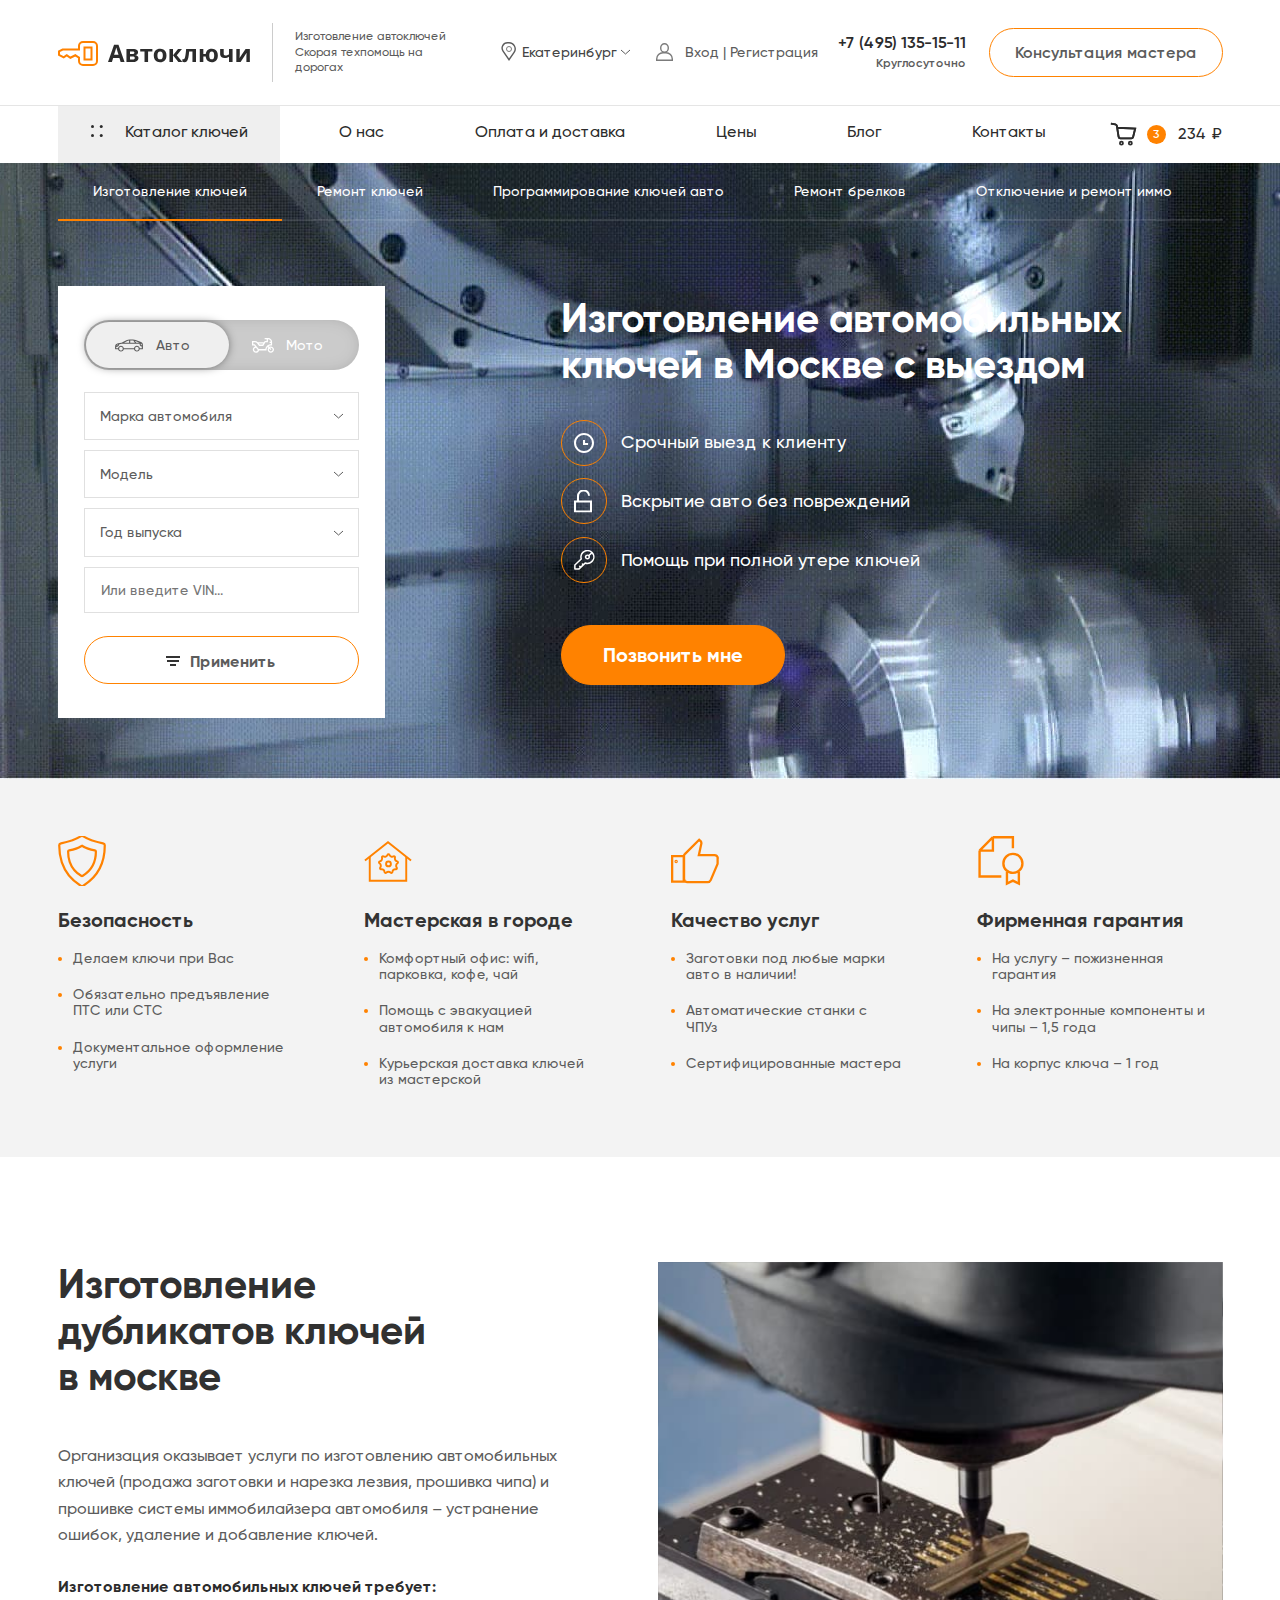
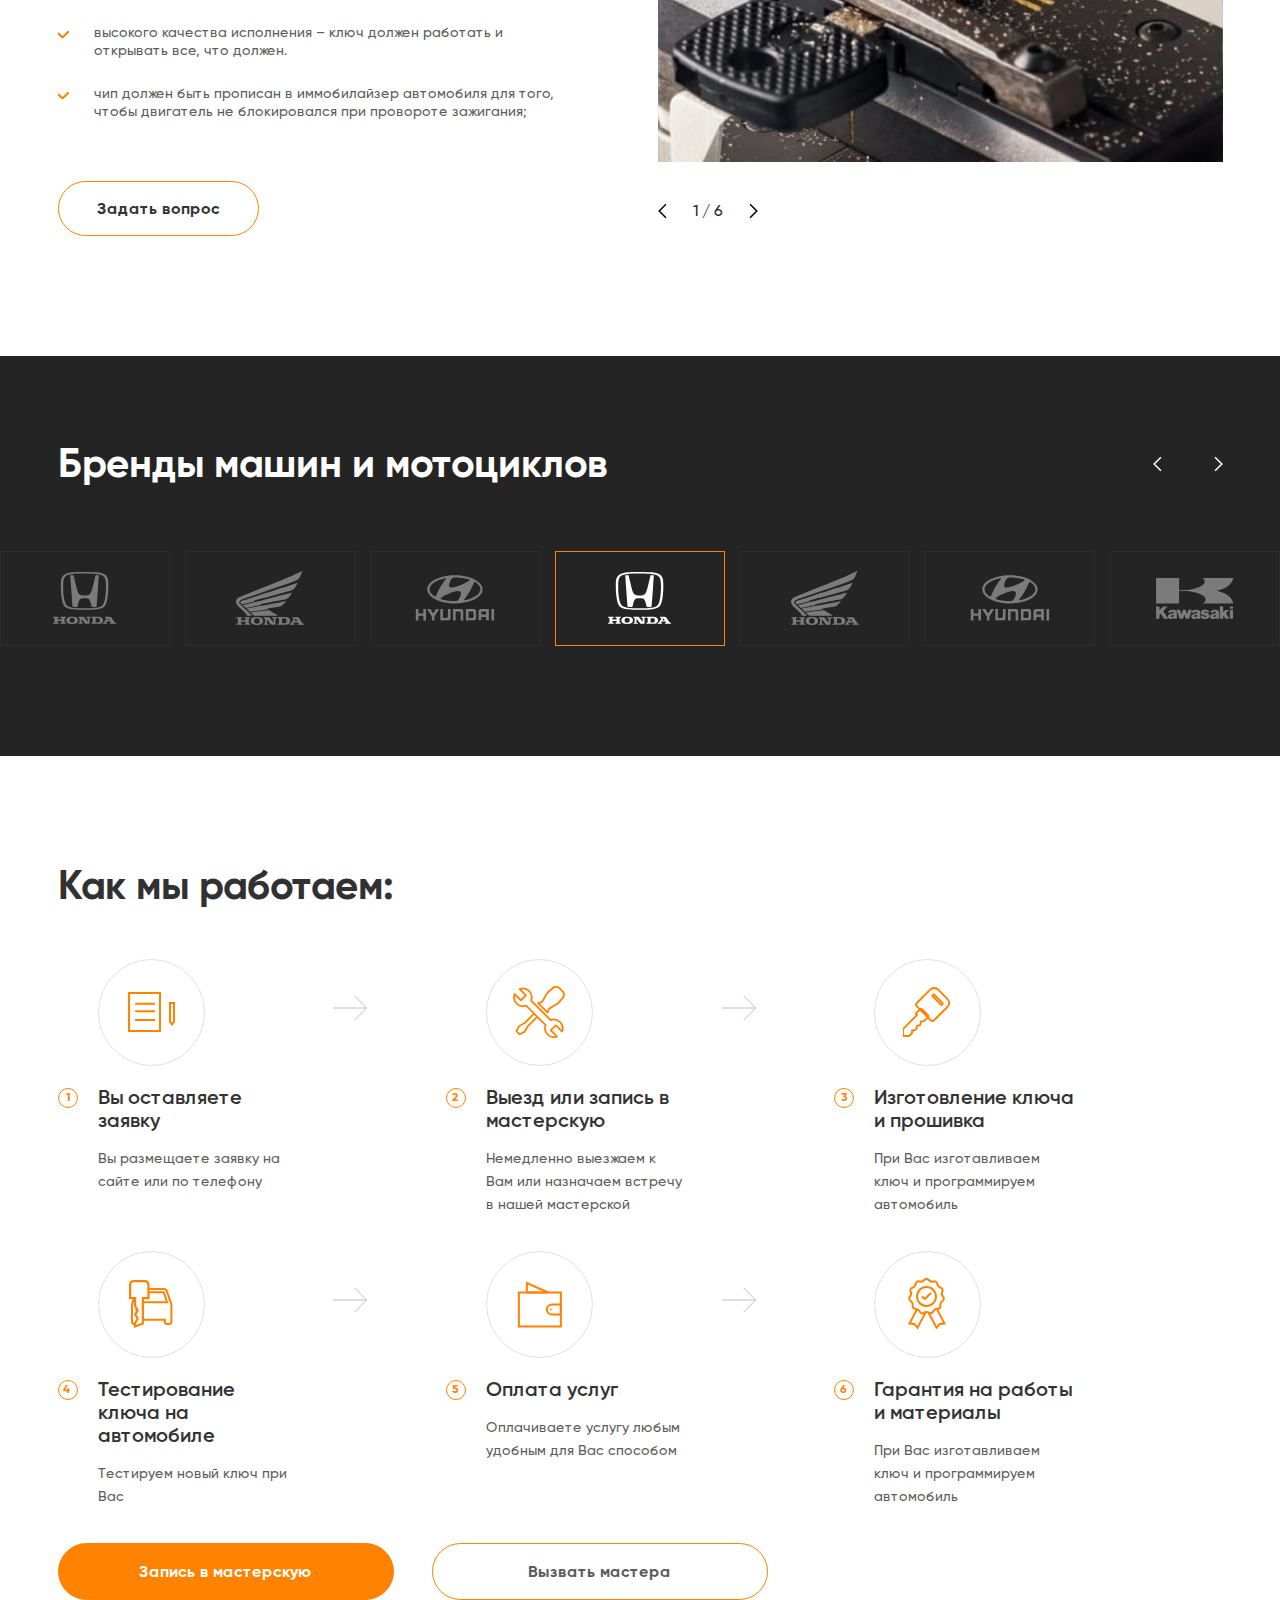
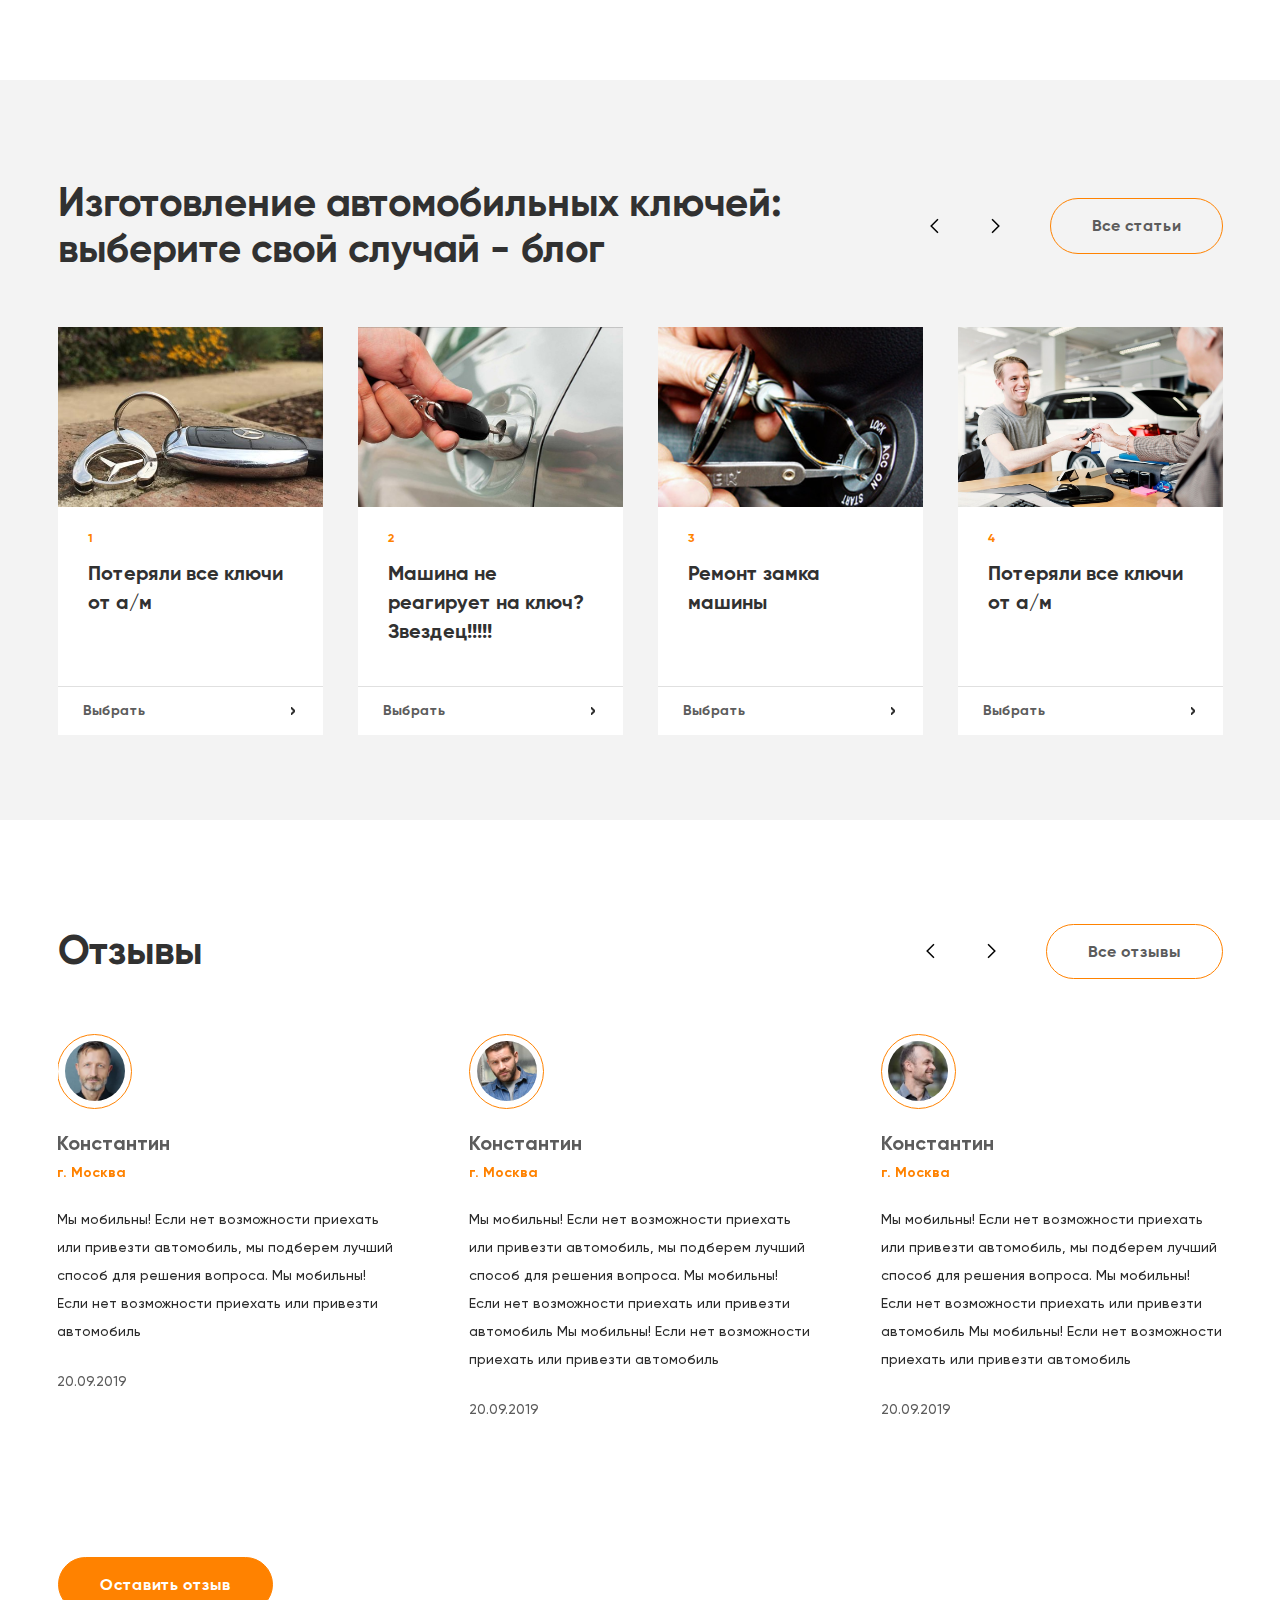
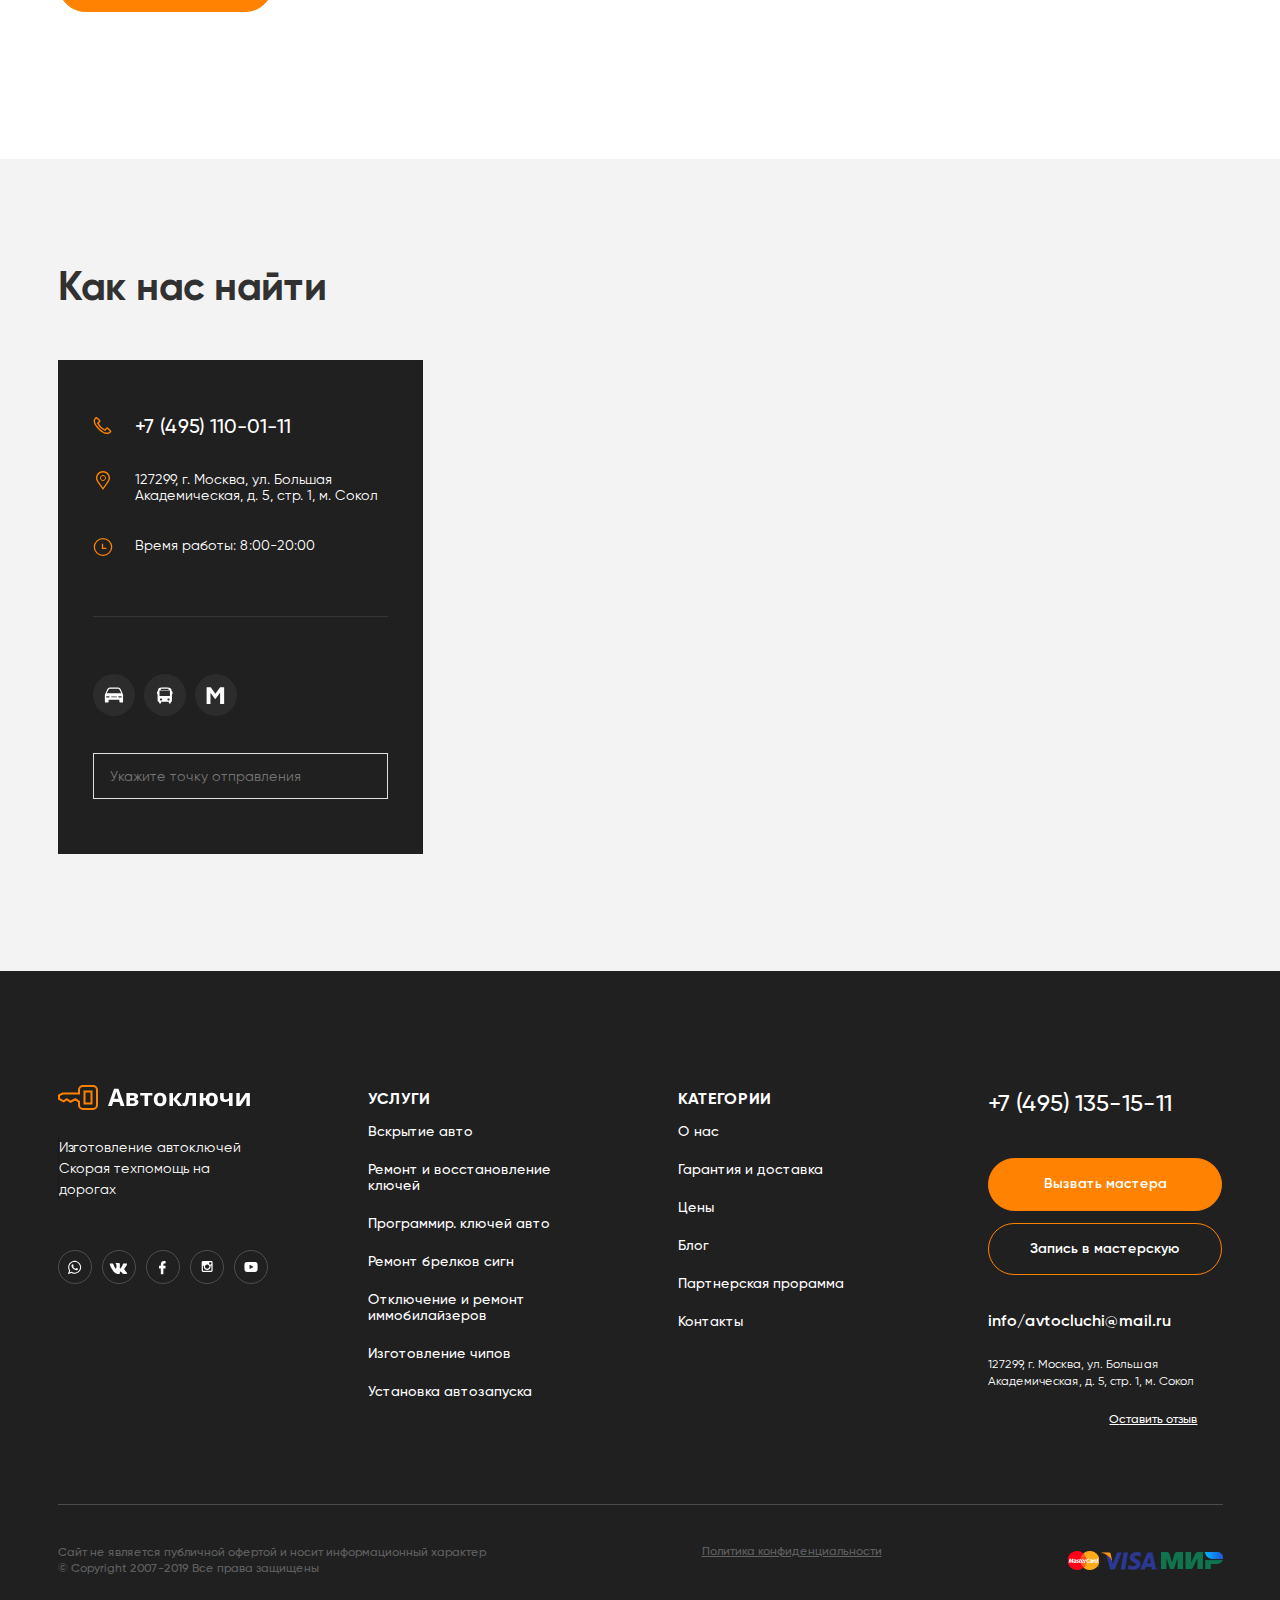
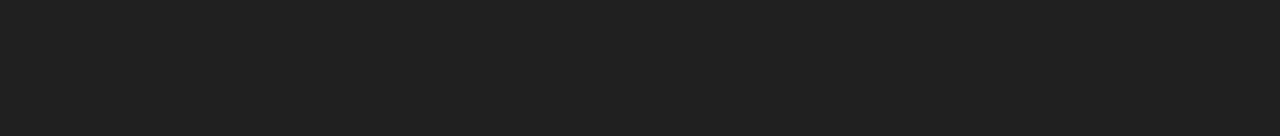
==== commit 3b2237c6: "finished mainpage + adaptive" ====
--- a/index.html
+++ b/index.html
@@ -1,938 +1,1050 @@
-<!doctype html>-<html lang="ru">-<head>-  <meta charset="UTF-8">-  <meta name="viewport" content="width=device-width">-  <link rel="shortcut icon" href="images/favicon.ico" type="image/x-icon">-  <meta http-equiv="X-UA-Compatible" content="ie=edge">-  <link rel="stylesheet" href="css/libs.min.css">-  <link rel="stylesheet" href="css/main.min.css">-  <title>Главная</title>-</head>--<body>-  <div class="site-container">-    <!--HEADER :: START-->-<header class="header">-  <div class="container">-    <div class="header__top top-header">-      <a class="top-header__logo-link" href="" data-da="bottom-header__top,0,650">-        <picture><source srcset="images/icons/logo.svg" type="image/webp"><img class="top-header__logo logo" src="images/icons/logo.svg" alt="Автоключи"></picture>-      </a>-      <span class="top-header__info">-        Изготовление автоключей-        <span>Скорая техпомощь на дорогах</span>-      </span>-      <div class="top-header__actions" data-da="top-header,0,650">-        <select class="top-header__select">-          <option>Екатеринбург</option>-          <option>Озёрск</option>-          <option>Челябинск</option>-        </select>-        <a class="top-header__login" href="#logon-modal" data-da="top-header,last,650">-          <svg class="top-header__login-icon" viewBox="0 0 17 18" fill="none" xmlns="http://www.w3.org/2000/svg">-            <path-                d="M12.3 5C12.3 7.44602 10.5311 9.3 8.5 9.3C6.46887 9.3 4.7 7.44602 4.7 5C4.7 2.55398 6.46887 0.7 8.5 0.7C10.5311 0.7 12.3 2.55398 12.3 5Z"-                stroke="#7B7B7B" stroke-width="1.4"/>-            <path d="M7 9.7H10C13.4794 9.7 16.3 12.5206 16.3 16V17.3H0.7V16C0.7 12.5206 3.52061 9.7 7 9.7Z" stroke="#7B7B7B"-                  stroke-width="1.4"/>-          </svg>-          Вход | Регистрация-        </a>-      </div>-      <div class="top-header__contacts" data-da="bottom-header__top,1,650">-        <a class="top-header__phone modal-btn" href="#call">-          +7 (495) 135-15-11-          <span class="top-header__label">Круглосуточно</span>-        </a>-        <a class="top-header__btn btn btn--clear modal-btn" href="#consultation">Консультация мастера</a>-      </div>-    </div>-  </div>-  <div class="header__bottom">-    <div class="container">-      <div class="bottom-header">-        <div class="bottom-header__top">-          <nav class="bottom-header__menu">-            <ul class="bottom-header__list">-              <li class="bottom-header__item" data-da="bottom-header__cat-menu,0,650">-                <a class="bottom-header__link bottom-header__link--menu" href="#">Каталог ключей</a>-              </li>-              <li class="bottom-header__item" data-da="bottom-header__dropdown-list,0,650"><a class="bottom-header__link" href="#">о нас</a></li>-              <li class="bottom-header__item" data-da="bottom-header__dropdown-list,0,750"><a class="bottom-header__link" href="#">оплата и-                доставка</a></li>-              <li class="bottom-header__item" data-da="bottom-header__dropdown-list,0,850"><a class="bottom-header__link" href="#">цены</a>-              </li>-              <li class="bottom-header__item" data-da="bottom-header__dropdown-list,first,950"><a class="bottom-header__link"-                                                                                                  href="#">блог</a></li>-              <li class="bottom-header__item" data-da="bottom-header__dropdown-list,last,950"><a class="bottom-header__link" href="#">контакты</a>-              </li>-            </ul>-          </nav>-          <nav class="bottom-header__dropdown" data-da="bottom-header__bottom,last,650">-            <button class="bottom-header__dropdown-btn" type="button">Еще</button>-            <ul class="bottom-header__dropdown-list"></ul>-          </nav>-          <div class="bottom-header__cart cart" data-da="top-header,1,650">-            <a class="cart__btn" href="#">-              <svg class="cart__icon" viewBox="0 0 30 26" fill="none" xmlns="http://www.w3.org/2000/svg">-                <path-                    d="M1 1L5.87911 1.69702C6.72834 1.81833 7.40562 2.46772 7.56253 3.3111L7.96977 5.5M7.96977 5.5L9.54574 15.511C9.69884 16.4835 10.5369 17.2 11.5214 17.2H23.7384C24.6562 17.2 25.4561 16.5754 25.6787 15.6851L28 6.4L7.96977 5.5Z"-                    stroke="#2C2C2C" stroke-width="2"/>-                <circle cx="12.7" cy="22.6004" r="1.7" stroke="#2C2C2C" stroke-width="2"/>-                <circle cx="22.6" cy="22.6004" r="1.7" stroke="#2C2C2C" stroke-width="2"/>-                <path-                    d="M1 1L5.87911 1.69702C6.72834 1.81833 7.40562 2.46772 7.56253 3.3111L7.96977 5.5M7.96977 5.5L9.54574 15.511C9.69884 16.4835 10.5369 17.2 11.5214 17.2H23.7384C24.6562 17.2 25.4561 16.5754 25.6787 15.6851L28 6.4L7.96977 5.5Z"-                    stroke="#2C2C2C" stroke-width="2"/>-              </svg>-              <span class="cart__counter">3</span>-            </a>-            <a class="cart__total rub" href="#">234</a>-          </div>-        </div>-        <div class="bottom-header__bottom">-<!--          Adaptive menu box -->-          <ul class="bottom-header__cat-menu"></ul>-        </div>-      </div>-    </div>-  </div>-</header>--    <main class="main">-      <section class="hero">-  <video class="hero__video" autoplay muted loop poster="images/hero/hero-bg.jpg">-    <source src="video/hero-video-bg.webm" type="video/webm">-    <source src="video/hero-video-bg_1.mp4" type="video/mp4">-  </video>-  <div class="container">-    <div class="hero__menu-wrapper">-      <nav class="hero__menu">-        <span class="hero__menu-line"></span>-        <ul class="hero__menu-list">-          <li class="hero__menu-item"><a class="hero__menu-link" href="">Изготовление ключей</a></li>-          <li class="hero__menu-item"><a class="hero__menu-link" href="">Ремонт ключей</a></li>-          <li class="hero__menu-item"><a class="hero__menu-link" href="">Программирование ключей авто</a></li>-          <li class="hero__menu-item"><a class="hero__menu-link" href="">Ремонт брелков</a></li>-          <li class="hero__menu-item"><a class="hero__menu-link" href="">Отключение и ремонт иммо</a></li>-        </ul>-      </nav>-      <div class="hero__angle-right"></div>-    </div>--    <div class="hero__content">-      <div class="filter">-        <div class="filter__tab-slider">-          <div class="filter__tab _auto _active">-            <svg class="filter__auto-icon" viewBox="0 0 30 14" fill="none" xmlns="http://www.w3.org/2000/svg">-              <path-                  d="M27.9656 3.32756L22.2497 1.03678C21.2981 0.655156 20.2957 0.461914 19.27 0.461914H15.7663C14.5111 0.461914 13.2558 0.7625 12.1368 1.33186L6.95766 3.96559L3.24234 4.50729C2.34176 4.6386 1.5184 5.09012 0.922734 5.77906C0.327598 6.46748 0 7.34785 0 8.25764V10.4503C0 10.789 0.274863 11.0638 0.613477 11.0638H3.24539C3.37729 11.6607 3.67975 12.2067 4.12635 12.6423C4.7202 13.2196 5.50365 13.538 6.33246 13.538C7.16068 13.538 7.94414 13.2196 8.53799 12.6423C8.98523 12.2061 9.28828 11.6588 9.41959 11.0638H20.4153C20.5472 11.6607 20.8496 12.2067 21.2969 12.6417C21.8902 13.2196 22.6736 13.538 23.5018 13.538C24.3306 13.538 25.114 13.2196 25.7073 12.6423C26.1546 12.2067 26.457 11.6607 26.5889 11.0638H29.3865C29.7251 11.0638 29.9999 10.7889 29.9999 10.4503V6.33494C30 5.00363 29.2013 3.82332 27.9656 3.32756ZM21.7932 2.17543L26.2055 3.94414H22.8761L21.4104 2.03557C21.5387 2.07852 21.6663 2.12516 21.7932 2.17543ZM16.3417 1.68893H19.27C19.3816 1.68893 19.4927 1.69139 19.6031 1.69689L21.3288 3.94414H16.3417V1.68893ZM12.6926 2.42574C13.4466 2.0423 14.273 1.80307 15.1147 1.72145V3.94414H9.70676L12.6926 2.42574ZM3.32455 5.73799C3.07242 6.59135 2.31967 7.23184 1.40801 7.31897C1.72758 6.51717 2.44354 5.90059 3.32455 5.73799ZM6.33188 12.311C5.26318 12.311 4.39693 11.4448 4.39693 10.3761C4.39693 9.30741 5.26318 8.44116 6.33188 8.44116C7.40057 8.44116 8.26682 9.30741 8.26682 10.3761C8.26688 11.4448 7.40063 12.311 6.33188 12.311ZM23.5025 12.311C22.4338 12.311 21.5669 11.4448 21.5669 10.3761C21.5669 9.30741 22.4338 8.44116 23.5025 8.44116C24.5712 8.44116 25.4374 9.30741 25.4374 10.3761C25.4374 11.4448 24.5712 12.311 23.5025 12.311ZM28.773 9.8368H26.6171C26.3601 8.34969 25.062 7.21408 23.5018 7.21408C21.9423 7.21408 20.6442 8.34969 20.3871 9.8368H9.44783C9.19078 8.34969 7.89199 7.21408 6.33252 7.21408C4.7724 7.21408 3.47426 8.34969 3.21721 9.8368H1.22701V8.55582C2.96508 8.53989 4.39939 7.2319 4.6135 5.54721L7.19326 5.17115H22.5737C22.5737 5.17115 22.5737 5.17115 22.5742 5.17115C22.5742 5.17115 22.5742 5.17115 22.5748 5.17115H26.457V5.9699C26.457 7.09262 27.3705 8.0061 28.4926 8.0061H28.773V9.8368ZM28.773 6.77914H28.4926C28.0472 6.77914 27.684 6.41598 27.684 5.96996V5.17121H28.4037C28.6386 5.50373 28.773 5.90615 28.773 6.335V6.77914Z"/>-            </svg>-            <span>Авто</span>-          </div>-          <div class="filter__tab">-            <svg class="filter__moto-icon" viewBox="0 0 22 15" fill="none" xmlns="http://www.w3.org/2000/svg">-              <path-                  d="M12.6335 8.58948e-05V1.28922H14.657V3.01523H12.7065L11.9776 4.20523H5.81686C5.03496 3.45178 3.97435 3.01523 2.87867 3.01523H0V7.46767H2.19354L3.04411 8.53954C1.73947 8.93621 0.787143 10.1501 0.787143 11.5827C0.787143 13.3364 2.21382 14.763 3.96747 14.763C5.43029 14.763 6.68079 13.7641 7.04235 12.399H14.5641L14.5653 11.7556C14.5674 10.6692 14.9715 9.67501 15.6362 8.91395L16.289 9.65937C15.8818 10.1939 15.6393 10.8604 15.6393 11.5827C15.6393 13.3364 17.066 14.763 18.8196 14.763C20.5733 14.763 22 13.3364 22 11.5827C22 9.82906 20.5733 8.40238 18.8196 8.40238C18.2534 8.40238 17.7217 8.55179 17.2607 8.81224L16.6181 8.07851C17.2826 7.6647 18.066 7.42518 18.904 7.42518C19.0602 7.42518 19.2194 7.43386 19.3772 7.45096L20.0912 7.52835V3.85368C20.0912 1.72877 18.3625 0 16.2375 0L12.6335 8.58948e-05ZM11.188 5.49436L10.5168 6.59021H7.71579L6.86909 5.49436H11.188ZM3.96752 13.4739C2.92469 13.4739 2.07632 12.6256 2.07632 11.5828C2.07632 10.5429 2.91984 9.69667 3.95845 9.69177L5.80749 12.0219C5.60974 12.8571 4.85452 13.4739 3.96752 13.4739ZM13.3141 11.1099H6.72948L2.81628 6.17854H1.28913V4.30436H2.87872C3.78158 4.30436 4.65015 4.73089 5.20216 5.44537L7.08274 7.87938H11.2389L13.4287 4.30436H15.9462V1.28922H16.2376C17.6161 1.28922 18.7434 2.38253 18.7994 3.7475H17.6079V5.03663H18.8021V6.13703C15.9682 6.1877 13.6357 8.34755 13.3141 11.1099ZM18.8197 13.4739C17.7769 13.4739 16.9285 12.6256 16.9285 11.5828C16.9285 11.2491 17.0157 10.9355 17.168 10.6631L18.4191 12.0918L19.3889 11.2425L18.1413 9.81785C18.352 9.73659 18.5806 9.69156 18.8196 9.69156C19.8625 9.69156 20.7108 10.5399 20.7108 11.5828C20.7108 12.6256 19.8625 13.4739 18.8197 13.4739Z"/>-            </svg>-            <span>Мото</span></div>-        </div>-        <div class="filter__content-box">-          <form class="filter__tab-content _active">-            <select class="filter__select" name="mark" data-placeholder="Марка автомобиля">-              <option value=""></option>-              <option value="1">Acura</option>-              <option value="2">BMW</option>-              <option value="3">LADA</option>-              <option value="4">Bugatti</option>-              <option value="5">Volkswagen</option>-              <option value="6">Toyota</option>-              <option value="7">Mercedes</option>-              <option value="8">Hyundai</option>-              <option value="9">Mitsubishi</option>-            </select>-            <select class="filter__select" name="model" data-placeholder="Модель">-              <option value=""></option>-              <option value="1">A 45</option>-              <option value="2">Z 4</option>-              <option value="3">2105</option>-              <option value="4">RAV4</option>-              <option value="5">Eclipse</option>-              <option value="6">Solaris</option>-              <option value="7">i 40</option>-            </select>-            <select class="filter__select" name="year" data-placeholder="Год выпуска">-              <option value=""></option>-              <option value="1">2020</option>-              <option value="2">2019</option>-              <option value="3">2018</option>-              <option value="4">2017</option>-              <option value="5">2016</option>-              <option value="6">2015</option>-              <option value="7">2014</option>-              <option value="8">2013</option>-            </select>-            <div class="filter__input-wrapper">-              <input class="filter__input" type="text" placeholder="Или введите VIN..." pattern="[A-Za-z]^[ 0-9]+$">-              <button class="filter__input-clear" type="reset"></button>-            </div>-            <button class="filter__btn btn btn--clear" type="submit">-                          <span class="filter__btn-text">применить-                          <svg class="filter__btn-icon" viewBox="0 0 14 10" fill="none" xmlns="http://www.w3.org/2000/svg">-                              <line x1="14" y1="1" x2="-1.03318e-07" y2="0.999999" stroke="#333" stroke-width="2"/>-                              <path d="M13 5L1 5" stroke="#333" stroke-width="2"/>-                              <path d="M10 9L4 9" stroke="#333" stroke-width="2"/>-                          </svg>-                          </span>-            </button>--          </form>-          <form class="filter__tab-content">-            <select class="filter__select" name="mark" data-placeholder="Марка мотоцикла">-              <option value=""></option>-              <option value="1">Harley-Davidson</option>-              <option value="2">BMW</option>-              <option value="3">Kawasaki</option>-              <option value="4">Yamaha</option>-              <option value="5">Ducati</option>-              <option value="6">Honda</option>-              <option value="7">Vespa</option>-              <option value="8">Husqvarna</option>-            </select>-            <select class="filter__select" name="model" data-placeholder="Модель">-              <option value=""></option>-              <option value="1">X6 Hustler</option>-              <option value="2">GSX-R</option>-              <option value="3">Hayabusa</option>-              <option value="4">Burgman Fuel-Cell</option>-              <option value="5">Eclipse</option>-              <option value="6">Solaris</option>-              <option value="7">i 40</option>-            </select>-            <select class="filter__select" name="year" data-placeholder="Год выпуска">-              <option value=""></option>-              <option value="1">2020</option>-              <option value="2">2019</option>-              <option value="3">2018</option>-              <option value="4">2017</option>-              <option value="5">2016</option>-              <option value="6">2015</option>-              <option value="7">2014</option>-              <option value="8">2013</option>-            </select>-            <div class="filter__input-wrapper">-              <input class="filter__input" type="text" placeholder="Или введите VIN..." pattern="[A-Za-z]^[ 0-9]+$">-              <button class="filter__input-clear" type="reset"></button>-            </div>-            <button class="filter__btn btn btn--clear" type="submit">-              <span class="filter__btn-text">применить-                <svg class="filter__btn-icon" viewBox="0 0 14 10" fill="none" xmlns="http://www.w3.org/2000/svg">-                  <line x1="14" y1="1" x2="-1.03318e-07" y2="0.999999" stroke="#333" stroke-width="2"/>-                  <path d="M13 5L1 5" stroke="#333" stroke-width="2"/>-                  <path d="M10 9L4 9" stroke="#333" stroke-width="2"/>-                </svg>-              </span>-            </button>-          </form>-        </div>-      </div>-      <div class="hero__info">-        <h1 class="hero__title">Изготовление автомобильных ключей в Москве с выездом</h1>-        <ul class="hero__list">-          <li class="hero__item">Срочный выезд к клиенту</li>-          <li class="hero__item hero__item--opening">Вскрытие авто без повреждений</li>-          <li class="hero__item hero__item--help">Помощь при полной утере ключей</li>-        </ul>-        <a class="hero__btn btn modal-btn" href="#call">Позвонить мне</a>-      </div>-    </div>-  </div>--</section>-      <section class="benefits">-  <div class="container">-    <div class="benefits__inner">-      <div class="benefits__item">-        <svg class="benefits__image">-          <use xlink:href="images/svgSprite.svg#benefits-shield"></use>-        </svg>-        <h3 class="benefits__title">безопасность</h3>-        <ul class="benefits__list">-          <li class="benefits__list-item">Делаем ключи при Вас</li>-          <li class="benefits__list-item">Обязательно предъявление ПТС или СТС</li>-          <li class="benefits__list-item">Документальное оформление услуги</li>-        </ul>-      </div>-      <div class="benefits__item">-        <svg class="benefits__image">-          <use xlink:href="images/svgSprite.svg#benefits-house"></use>-        </svg>-        <h3 class="benefits__title">мастерская в городе</h3>-        <ul class="benefits__list">-          <li class="benefits__list-item">Комфортный офис: wifi, парковка, кофе, чай</li>-          <li class="benefits__list-item">Помощь с эвакуацией автомобиля к нам</li>-          <li class="benefits__list-item">Курьерская доставка ключей из мастерской</li>-        </ul>-      </div>-      <div class="benefits__item">-        <svg class="benefits__image">-          <use xlink:href="images/svgSprite.svg#benefits-like"></use>-        </svg>-        <h3 class="benefits__title">качество услуг</h3>-        <ul class="benefits__list">-          <li class="benefits__list-item">Заготовки под любые марки авто в наличии!</li>-          <li class="benefits__list-item">Автоматические станки с ЧПУз</li>-          <li class="benefits__list-item">Сертифицированные мастера</li>-        </ul>-      </div>-      <div class="benefits__item">-        <svg class="benefits__image">-          <use xlink:href="images/svgSprite.svg#benefits-document"></use>-        </svg>-        <h3 class="benefits__title">фирменная гарантия</h3>-        <ul class="benefits__list">-          <li class="benefits__list-item">На услугу – пожизненная гарантия</li>-          <li class="benefits__list-item">На электронные компоненты и чипы – 1,5 года</li>-          <li class="benefits__list-item">На корпус ключа – 1 год</li>-        </ul>-      </div>-    </div>-  </div>-</section>-      <section class="duplicate">-  <div class="container">-    <div class="duplicate__inner">-      <aside class="duplicate__info">-        <h1 class="duplicate__title">изготовление дубликатов ключей в москве</h1>-        <p class="duplicate__text">Организация оказывает услуги по изготовлению автомобильных ключей (продажа заготовки и нарезка лезвия, прошивка чипа) и прошивке системы иммобилайзера автомобиля – устранение ошибок, удаление и добавление ключей. </p>-        <h4 class="duplicate__caption">Изготовление автомобильных ключей требует:</h4>-        <ul class="duplicate__list">-          <li class="duplicate__item">высокого качества исполнения – ключ должен работать и открывать все, что должен. </li>-          <li class="duplicate__item">чип должен быть прописан в иммобилайзер автомобиля для того, чтобы двигатель не блокировался при провороте зажигания;</li>-        </ul>-        <a class="duplicate__btn btn btn--clear modal-btn" href="#consultation">задать вопрос</a>-      </aside>-      <div class="duplicate__slider">-        <div class="duplicate__slider-body swiper">-          <div class="duplicate__slide">-            <div class="duplicate__image ibg">-              <picture><source srcset="images/slider-image1.webp" type="image/webp"><img src="images/slider-image1.jpg" alt="изготовление дубликатов ключей"></picture>-            </div>-          </div>-          <div class="duplicate__slide">-            <div class="duplicate__image ibg">-              <picture><source srcset="images/slider-image3.webp" type="image/webp"><img src="images/slider-image3.jpg" alt="изготовление дубликатов ключей"></picture>-            </div>-          </div>-          <div class="duplicate__slide">-            <div class="duplicate__image ibg">-              <picture><source srcset="images/slider-image2.webp" type="image/webp"><img src="images/slider-image2.jpg" alt="изготовление дубликатов ключей"></picture>-            </div>-          </div>-          <div class="duplicate__slide">-            <div class="duplicate__image ibg">-              <picture><source srcset="images/slider-image3.webp" type="image/webp"><img src="images/slider-image3.jpg" alt="изготовление дубликатов ключей"></picture>-            </div>-          </div>-          <div class="duplicate__slide">-            <div class="duplicate__image ibg">-              <picture><source srcset="images/slider-image4.webp" type="image/webp"><img src="images/slider-image4.jpg" alt="изготовление дубликатов ключей"></picture>-            </div>-          </div>-          <div class="duplicate__slide">-            <div class="duplicate__image ibg">-              <picture><source srcset="images/slider-image2.webp" type="image/webp"><img src="images/slider-image2.jpg" alt="изготовление дубликатов ключей"></picture>-            </div>-          </div>-        </div>-        <div class="slider-control">-          <svg class="slider-control__arrow slider-control__prev" width="12" height="20" viewBox="0 0 12 20" fill="none" xmlns="http://www.w3.org/2000/svg">-            <path d="M10.5869 1L1.58691 10L10.5869 19" stroke="black" stroke-width="2"/>-          </svg>-          <div class="slider-control__count"></div>-          <svg class="slider-control__arrow slider-control__next" width="12" height="20" viewBox="0 0 12 20" fill="none" xmlns="http://www.w3.org/2000/svg">-            <path d="M10.5869 1L1.58691 10L10.5869 19" stroke="black" stroke-width="2"/>-          </svg>-        </div>-      </div>-    </div>-  </div>-</section>-      <section class="brands">-  <div class="container">-    <header class="brands__header">-      <h1 class="brands__title">-        Бренды машин и мотоциклов-      </h1>-      <div class="slider-control" data-da="brands,last,768">-        <svg class="slider-control__arrow slider-control__prev" width="12" height="20" viewBox="0 0 12 20" fill="none" xmlns="http://www.w3.org/2000/svg">-          <path d="M10.5869 1L1.58691 10L10.5869 19" stroke="black" stroke-width="2"/>-        </svg>-        <div class="slider-control__count"></div>-        <svg class="slider-control__arrow slider-control__next" width="12" height="20" viewBox="0 0 12 20" fill="none" xmlns="http://www.w3.org/2000/svg">-          <path d="M10.5869 1L1.58691 10L10.5869 19" stroke="black" stroke-width="2"/>-        </svg>-      </div>-    </header>-  </div>-  <div class="brands__slider swiper">-    <div class="brands__slide">-      <div class="brands__image">-        <picture><source srcset="images/icons/brands/01.svg" type="image/webp"><img src="images/icons/brands/01.svg" alt="Honda"></picture>-      </div>-    </div>-    <div class="brands__slide">-      <div class="brands__image">-        <picture><source srcset="images/icons/brands/02.svg" type="image/webp"><img src="images/icons/brands/02.svg" alt="Honda"></picture>-      </div>-    </div>-    <div class="brands__slide">-      <div class="brands__image">-        <picture><source srcset="images/icons/brands/03.svg" type="image/webp"><img src="images/icons/brands/03.svg" alt="Hyundai"></picture>-      </div>-    </div>-    <div class="brands__slide">-      <div class="brands__image">-        <picture><source srcset="images/icons/brands/04.svg" type="image/webp"><img src="images/icons/brands/04.svg" alt="Honda"></picture>-      </div>-    </div>-    <div class="brands__slide">-      <div class="brands__image">-        <picture><source srcset="images/icons/brands/05.svg" type="image/webp"><img src="images/icons/brands/05.svg" alt="Honda"></picture>-      </div>-    </div>-    <div class="brands__slide">-      <div class="brands__image">-        <picture><source srcset="images/icons/brands/06.svg" type="image/webp"><img src="images/icons/brands/06.svg" alt="Honda"></picture>-      </div>-    </div>-    <div class="brands__slide">-      <div class="brands__image">-        <picture><source srcset="images/icons/brands/07.svg" type="image/webp"><img src="images/icons/brands/07.svg" alt="Honda"></picture>-      </div>-    </div>-    <div class="brands__slide">-      <div class="brands__image">-        <picture><source srcset="images/icons/brands/01.svg" type="image/webp"><img src="images/icons/brands/01.svg" alt="Honda"></picture>-      </div>-    </div>-    <div class="brands__slide">-      <div class="brands__image">-        <picture><source srcset="images/icons/brands/02.svg" type="image/webp"><img src="images/icons/brands/02.svg" alt="Honda"></picture>-      </div>-    </div>-    <div class="brands__slide">-      <div class="brands__image">-        <picture><source srcset="images/icons/brands/03.svg" type="image/webp"><img src="images/icons/brands/03.svg" alt="Honda"></picture>-      </div>-    </div>-  </div>-</section>-      <section class="about">-  <div class="container">-    <h1 class="about__title">как мы работаем:</h1>-    <div class="about__items">-      <div class="about__item">-        <div class="about__image">-          <picture><source srcset="images/icons/about/about-doc.svg" type="image/webp"><img src="images/icons/about/about-doc.svg" alt="Заявка"></picture>-        </div>-        <h3 class="about__caption">-          Вы оставляете заявку-          <span class="about__counter"></span>-        </h3>-        <p class="about__text">-          Вы размещаете заявку на сайте или по телефону-        </p>-      </div>-      <div class="about__item">-        <div class="about__image">-          <picture><source srcset="images/icons/about/about-wrench.svg" type="image/webp"><img src="images/icons/about/about-wrench.svg" alt="Мастерская"></picture>-        </div>-        <h3 class="about__caption">-          Выезд или запись в мастерскую-          <span class="about__counter"></span>-        </h3>-        <p class="about__text">-          Немедленно выезжаем к Вам или назначаем встречу в нашей мастерской-        </p>-      </div>-      <div class="about__item">-        <div class="about__image">-          <picture><source srcset="images/icons/about/about-key.svg" type="image/webp"><img src="images/icons/about/about-key.svg" alt="Изготовление ключа"></picture>-        </div>-        <h3 class="about__caption">-          Изготовление ключа и прошивка-          <span class="about__counter"></span>-        </h3>-        <p class="about__text">-          При Вас изготавливаем ключ и программируем автомобиль-        </p>-      </div>-      <div class="about__item">-        <div class="about__image">-          <picture><source srcset="images/icons/about/about-autokey.svg" type="image/webp"><img src="images/icons/about/about-autokey.svg" alt="Тестирование ключа"></picture>-        </div>-        <h3 class="about__caption">-          Тестирование ключа на автомобиле-          <span class="about__counter"></span>-        </h3>-        <p class="about__text">-          Тестируем новый ключ при Вас-        </p>-      </div>-      <div class="about__item">-        <div class="about__image">-          <picture><source srcset="images/icons/about/about-payment.svg" type="image/webp"><img src="images/icons/about/about-payment.svg" alt="Оплата"></picture>-        </div>-        <h3 class="about__caption">-          Оплата услуг-          <span class="about__counter"></span>-        </h3>-        <p class="about__text">-          Оплачиваете услугу любым удобным для Вас способом-        </p>-      </div>-      <div class="about__item">-        <div class="about__image">-          <picture><source srcset="images/icons/about/about-warranty.svg" type="image/webp"><img src="images/icons/about/about-warranty.svg" alt="Гарантия"></picture>-        </div>-        <h3 class="about__caption">-          Гарантия на работы и материалы-          <span class="about__counter"></span>-        </h3>-        <p class="about__text">-          При Вас изготавливаем ключ и программируем автомобиль-        </p>-      </div>-    </div>-    <a class="about__btn btn modal-btn" href="#appointment">Запись в мастерскую</a>-    <a class="about__btn btn btn--clear modal-btn" href="#call">Вызвать мастера</a>-  </div>-</section>-      <section class="info">-  <div class="container">-    <header class="info__header">-      <h1 class="info__title">изготовление автомобильных ключей: выберите свой случай - блог</h1>-      <div class="slider-control" data-da="info__footer,last,768">-        <svg class="slider-control__arrow slider-control__prev blog-prev" width="12" height="20" viewBox="0 0 12 20" fill="none" xmlns="http://www.w3.org/2000/svg">-          <path d="M10.5869 1L1.58691 10L10.5869 19" stroke="black" stroke-width="2"/>-        </svg>-        <div class="slider-control__count blog-count"></div>-        <svg class="slider-control__arrow slider-control__next blog-next" width="12" height="20" viewBox="0 0 12 20" fill="none" xmlns="http://www.w3.org/2000/svg">-          <path d="M10.5869 1L1.58691 10L10.5869 19" stroke="black" stroke-width="2"/>-        </svg>-      </div>-      <a data-da="info__footer,first,768" class="info__btn btn btn--clear" href="">все статьи</a>-    </header>-    <div class="info__slider blog-slider swiper">-      <div class="info__slide">-        <article class="poster">-          <a class="poster__image" href="#">-            <picture><source srcset="images/articles/01.webp" type="image/webp"><img src="images/articles/01.jpg" alt="Потерял ключи?"></picture>-          </a>-          <div class="poster__body">-            <div class="poster__counter">1</div>-            <h3 class="poster__caption">потеряли все ключи от а/м</h3>-          </div>-          <footer class="poster__footer">-            <a class="poster__link" href="">выбрать</a>-          </footer>-        </article>-      </div>-      <div class="info__slide">-        <article class="poster">-          <a class="poster__image" href="#">-            <picture><source srcset="images/articles/02.webp" type="image/webp"><img src="images/articles/02.jpg" alt="Потерял ключи?"></picture>-          </a>-          <div class="poster__body">-            <div class="poster__counter">2</div>-            <h3 class="poster__caption">машина не реагирует на ключ? Звездец!!!!! </h3>-          </div>-          <footer class="poster__footer">-            <a class="poster__link" href="">выбрать</a>-          </footer>-        </article>-      </div>-      <div class="info__slide">-        <article class="poster">-          <a class="poster__image" href="#">-            <picture><source srcset="images/articles/03.webp" type="image/webp"><img src="images/articles/03.jpg" alt="Потерял ключи?"></picture>-          </a>-          <div class="poster__body">-            <div class="poster__counter">3</div>-            <h3 class="poster__caption">Ремонт замка машины</h3>-          </div>-          <footer class="poster__footer">-            <a class="poster__link" href="">выбрать</a>-          </footer>-        </article>-      </div>-      <div class="info__slide">-        <article class="poster">-          <a class="poster__image" href="#">-            <picture><source srcset="images/articles/04.webp" type="image/webp"><img src="images/articles/04.jpg" alt="Потерял ключи?"></picture>-          </a>-          <div class="poster__body">-            <div class="poster__counter">4</div>-            <h3 class="poster__caption">потеряли все ключи от а/м</h3>-          </div>-          <footer class="poster__footer">-            <a class="poster__link" href="">выбрать</a>-          </footer>-        </article>-      </div>-      <div class="info__slide">-        <article class="poster">-          <a class="poster__image" href="#">-            <picture><source srcset="images/articles/01.webp" type="image/webp"><img src="images/articles/01.jpg" alt="Потерял ключи?"></picture>-          </a>-          <div class="poster__body">-            <div class="poster__counter">5</div>-            <h3 class="poster__caption">потеряли все ключи от а/м</h3>-          </div>-          <footer class="poster__footer">-            <a class="poster__link" href="">выбрать</a>-          </footer>-        </article>-      </div>-      <div class="info__slide">-        <article class="poster">-          <a class="poster__image" href="#">-            <picture><source srcset="images/articles/02.webp" type="image/webp"><img src="images/articles/02.jpg" alt="Потерял ключи?"></picture>-          </a>-          <div class="poster__body">-            <div class="poster__counter">6</div>-            <h3 class="poster__caption">машина не реагирует на ключ? Звездец!!!!! </h3>-          </div>-          <footer class="poster__footer">-            <a class="poster__link" href="">выбрать</a>-          </footer>-        </article>-      </div>-      <div class="info__slide">-        <article class="poster">-          <a class="poster__image" href="#">-            <picture><source srcset="images/articles/03.webp" type="image/webp"><img src="images/articles/03.jpg" alt="Потерял ключи?"></picture>-          </a>-          <div class="poster__body">-            <div class="poster__counter">7</div>-            <h3 class="poster__caption">Ремонт замка машины</h3>-          </div>-          <footer class="poster__footer">-            <a class="poster__link" href="">выбрать</a>-          </footer>-        </article>-      </div>-      <div class="info__slide">-        <article class="poster">-          <a class="poster__image" href="#">-            <picture><source srcset="images/articles/04.webp" type="image/webp"><img src="images/articles/04.jpg" alt="Потерял ключи?"></picture>-          </a>-          <div class="poster__body">-            <div class="poster__counter">8</div>-            <h3 class="poster__caption">потеряли все ключи от а/м</h3>-          </div>-          <footer class="poster__footer">-            <a class="poster__link" href="">выбрать</a>-          </footer>-        </article>-      </div>-    </div>-    <footer class="info__footer"></footer>-  </div>-</section>-      <section class="info info--feedback">-  <div class="container">-    <header class="info__header">-      <h1 class="info__title">Отзывы</h1>-      <div class="slider-control" data-da="info__footer--feedback,last,768">-        <svg class="slider-control__arrow slider-control__prev feedback-prev" width="12" height="20" viewBox="0 0 12 20" fill="none" xmlns="http://www.w3.org/2000/svg">-          <path d="M10.5869 1L1.58691 10L10.5869 19" stroke="black" stroke-width="2"/>-        </svg>-        <div class="slider-control__count feedback-count"></div>-        <svg class="slider-control__arrow slider-control__next feedback-next" width="12" height="20" viewBox="0 0 12 20" fill="none" xmlns="http://www.w3.org/2000/svg">-          <path d="M10.5869 1L1.58691 10L10.5869 19" stroke="black" stroke-width="2"/>-        </svg>-      </div>-      <a class="info__btn btn btn--clear" data-da="info__footer--feedback,1,500" href="">все отзывы</a>-    </header>-    <div class="info__slider feedback-slider swiper">-      <div class="info__slide">-        <article class="feedback-item">-          <div class="feedback-item__avatar">-            <picture><source srcset="images/feedback/avatar-01.webp" type="image/webp"><img src="images/feedback/avatar-01.png" alt="Василий"></picture>-          </div>-          <h3 class="feedback-item__name">Константин</h3>-          <div class="feedback-item__city">г. Москва</div>-          <div class="feedback-item__text">Мы мобильны! Если нет возможности приехать-            или привезти автомобиль, мы подберем-            лучший способ для решения вопроса.-            Мы-            мобильны! Если нет возможности приехать или-            привезти автомобиль-          </div>-          <time class="feedback-item__date" datetime="2019-09-20">20.09.2019</time>-        </article>-      </div>-      <div class="info__slide">-        <article class="feedback-item">-          <div class="feedback-item__avatar">-            <picture><source srcset="images/feedback/avatar-02.webp" type="image/webp"><img src="images/feedback/avatar-02.png" alt="Василий"></picture>-          </div>-          <h3 class="feedback-item__name">Константин</h3>-          <div class="feedback-item__city">г. Москва</div>-          <div class="feedback-item__text">Мы мобильны! Если нет возможности приехать-            или привезти автомобиль, мы подберем-            лучший способ для решения вопроса.-            Мы-            мобильны! Если нет возможности приехать или-            привезти автомобиль Мы-            мобильны! Если нет возможности приехать или-            привезти автомобиль-          </div>-          <time class="feedback-item__date" datetime="2019-09-20">20.09.2019</time>-        </article>-      </div>-      <div class="info__slide">-        <article class="feedback-item">-          <div class="feedback-item__avatar">-            <picture><source srcset="images/feedback/avatar-03.webp" type="image/webp"><img src="images/feedback/avatar-03.png" alt="Василий"></picture>-          </div>-          <h3 class="feedback-item__name">Константин</h3>-          <div class="feedback-item__city">г. Москва</div>-          <div class="feedback-item__text">Мы мобильны! Если нет возможности приехать-            или привезти автомобиль, мы подберем-            лучший способ для решения вопроса.-            Мы-            мобильны! Если нет возможности приехать или-            привезти автомобиль Мы-            мобильны! Если нет возможности приехать или-            привезти автомобиль-          </div>-          <time class="feedback-item__date" datetime="2019-09-20">20.09.2019</time>-        </article>-      </div>-      <div class="info__slide">-        <article class="feedback-item">-          <div class="feedback-item__avatar">-            <picture><source srcset="images/feedback/avatar-01.webp" type="image/webp"><img src="images/feedback/avatar-01.png" alt="Василий"></picture>-          </div>-          <h3 class="feedback-item__name">Константин</h3>-          <div class="feedback-item__city">г. Москва</div>-          <div class="feedback-item__text">Мы мобильны! Если нет возможности приехать-            или привезти автомобиль, мы подберем-            лучший способ для решения вопроса.-            Мы-            мобильны! Если нет возможности приехать или-            привезти автомобиль-          </div>-          <time class="feedback-item__date" datetime="2019-09-20">20.09.2019</time>-        </article>-      </div>-      <div class="info__slide">-        <article class="feedback-item">-          <div class="feedback-item__avatar">-            <picture><source srcset="images/feedback/avatar-02.webp" type="image/webp"><img src="images/feedback/avatar-02.png" alt="Василий"></picture>-          </div>-          <h3 class="feedback-item__name">Константин</h3>-          <div class="feedback-item__city">г. Москва</div>-          <div class="feedback-item__text">Мы мобильны! Если нет возможности приехать-            или привезти автомобиль, мы подберем-            лучший способ для решения вопроса.-            Мы-            мобильны! Если нет возможности приехать или-            привезти автомобиль-          </div>-          <time class="feedback-item__date" datetime="2019-09-20">20.09.2019</time>-        </article>-      </div>-      <div class="info__slide">-        <article class="feedback-item">-          <div class="feedback-item__avatar">-            <picture><source srcset="images/feedback/avatar-03.webp" type="image/webp"><img src="images/feedback/avatar-03.png" alt="Василий"></picture>-          </div>-          <h3 class="feedback-item__name">Константин</h3>-          <div class="feedback-item__city">г. Москва</div>-          <div class="feedback-item__text">Мы мобильны! Если нет возможности приехать-            или привезти автомобиль, мы подберем-            лучший способ для решения вопроса.-            Мы-            мобильны! Если нет возможности приехать или-            привезти автомобиль-          </div>-          <time class="feedback-item__date" datetime="2019-09-20">20.09.2019</time>-        </article>-      </div>-    </div>-    <footer class="info__footer info__footer--feedback">-      <a class="info__btn btn" href="">Оставить отзыв</a>-    </footer>-  </div>-</section>-      <section class="map">-  <div class="container">-    <h1 data-da="map__info,0,550" class="map__title">как нас найти</h1>-    <div class="map__body">-      <aside class="map__info">-        <div class="map__info-top">-          <a class="map__phone modal-btn" href="#call">+7 (495) 110-01-11</a>-          <address class="map__address">127299, г. Москва, ул. Большая Академическая, д. 5, стр. 1, м. Сокол</address>-          <p class="map__time">Время работы: 8:00-20:00</p>-        </div>-        <div class="map__info-bottom">-          <div class="methods">-            <button class="methods__car" type="button">-              <svg width="24" height="22" viewBox="0 0 24 22" fill="none" xmlns="http://www.w3.org/2000/svg">-                <g clip-path="url(#clip0)">-                  <path-                      d="M23.3306 12.0114C23.3306 11.5787 23.2294 11.1654 23.0466 10.7872C23.0278 10.6911 23.0062 10.5951 22.9793 10.4978L20.9996 5.7618L20.9862 5.71919C20.2935 3.72833 19.3079 1.88574 16.8087 1.88574H7.25347C4.6927 1.88574 3.78781 3.77398 3.07995 5.70813L1.00913 10.4556C0.709756 10.9186 0.539551 11.4483 0.539551 12.0114V13.4851C0.539551 13.7129 0.567452 13.9358 0.620504 14.1505C0.568928 14.2802 0.539551 14.42 0.539551 14.5673V18.9504C0.539551 19.5931 1.07934 20.1143 1.74519 20.1143H4.2471C4.9126 20.1143 5.45239 19.5931 5.45239 18.9504V16.7585H18.5607V18.9504C18.5607 19.5931 19.1006 20.1143 19.7665 20.1143H22.1251C22.7912 20.1143 23.3309 19.5931 23.3309 18.9504V14.5668C23.3309 14.42 23.3012 14.2796 23.2501 14.1503C23.3029 13.9353 23.3309 13.7127 23.3309 13.4849V12.0115H23.3306V12.0114ZM4.54923 6.18362C5.33753 4.03677 5.97146 3.38141 7.25347 3.38141H16.8082C18.0808 3.38141 18.7894 4.11235 19.5095 6.17438L20.9542 9.00038C20.4824 8.83176 19.9633 8.73818 19.4179 8.73818H4.45224C3.96117 8.73818 3.4919 8.81441 3.05893 8.95236L4.54923 6.18362ZM5.79025 14.0448H3.15047C2.67519 14.0448 2.28972 13.6724 2.28972 13.2136C2.28972 12.7547 2.67519 12.3826 3.15047 12.3826H5.79025C6.26574 12.3826 6.65121 12.7547 6.65121 13.2136C6.65121 13.6724 6.26548 14.0448 5.79025 14.0448ZM15.1154 13.8783H8.97517C8.67412 13.8783 8.43019 13.6427 8.43019 13.3523C8.43019 13.0613 8.67412 12.8258 8.97517 12.8258H15.1154C15.4168 12.8258 15.6607 13.0613 15.6607 13.3523C15.6607 13.6427 15.4168 13.8783 15.1154 13.8783ZM20.6532 14.0448H18.0135C17.5378 14.0448 17.1525 13.6724 17.1525 13.2136C17.1525 12.7547 17.5381 12.3826 18.0135 12.3826H20.6532C21.1288 12.3826 21.5144 12.7547 21.5144 13.2136C21.5144 13.6724 21.1288 14.0448 20.6532 14.0448Z"-                      fill="#fff"/>-                </g>-                <defs>-                  <clipPath id="clip0">-                    <rect width="22.7914" height="22" fill="white" transform="translate(0.539551)"/>-                  </clipPath>-                </defs>-              </svg>-            </button>-            <button class="methods__bus" type="button">-              <svg width="21" height="19" viewBox="0 0 21 19" fill="none" xmlns="http://www.w3.org/2000/svg">-                <g clip-path="url(#clip0)">-                  <path-                      d="M18.3461 4.64592C18.1854 3.12925 17.9294 1.94836 17.5243 1.4842C15.8543 -0.424286 4.15613 -0.563951 2.82793 1.4842C2.50302 1.986 2.27516 3.1627 2.12224 4.64843C1.62882 4.70446 1.24457 5.10548 1.24457 5.5964V7.45429C1.24457 7.86744 1.51575 8.21577 1.89437 8.35167C1.8047 11.278 1.87748 14.331 2.01177 15.8493C2.01177 17.0214 2.82749 16.827 2.82749 16.827H3.5921V18.0923C3.5921 18.5941 4.12797 19.0002 4.78817 19.0002C5.44924 19.0002 5.98511 18.5941 5.98511 18.0923V16.827H14.8805V18.0923C14.8805 18.5941 15.4159 19.0002 16.077 19.0002C16.7372 19.0002 17.2731 18.5941 17.2731 18.0923V16.827H17.5243C17.5243 16.827 18.4843 16.9541 18.5458 16.4021C18.5458 14.8879 18.6446 11.5322 18.5632 8.36463C18.9656 8.24295 19.2593 7.885 19.2593 7.45429V5.5964C19.2598 5.09377 18.8569 4.68607 18.3461 4.64592ZM5.6849 1.75643H14.6674V3.0682H5.6849V1.75643ZM5.81313 15.3329C5.10787 15.3329 4.53648 14.7809 4.53648 14.1001C4.53648 13.4198 5.10787 12.8682 5.81313 12.8682C6.51838 12.8682 7.09021 13.4198 7.09021 14.1001C7.09021 14.7809 6.51882 15.3329 5.81313 15.3329ZM14.6193 15.3329C13.9145 15.3329 13.3418 14.7809 13.3418 14.1001C13.3418 13.4198 13.914 12.8682 14.6193 12.8682C15.3245 12.8682 15.8959 13.4198 15.8959 14.1001C15.8964 14.7809 15.3245 15.3329 14.6193 15.3329ZM16.2425 9.93859H4.10977V3.7958H16.2425V9.93859Z"-                      fill="white"/>-                </g>-                <defs>-                  <clipPath id="clip0">-                    <rect width="19.6835" height="19" fill="white" transform="translate(0.410095)"/>-                  </clipPath>-                </defs>-              </svg>-            </button>-            <button class="methods__metro" type="button">-              <svg width="16" height="15" viewBox="0 0 16 15" fill="none" xmlns="http://www.w3.org/2000/svg">-                <path-                    d="M0.14928 15V0.325999H3.77928L7.89328 6.046L12.0953 0.325999H15.6373V15H12.0733V5.056L7.76128 10.82L3.55928 5.078V15H0.14928Z"-                    fill="#fff"/>-              </svg>-            </button>-          </div>-          <input type="text" class="map__input" placeholder="Укажите точку отправления">-        </div>-      </aside>-      <iframe class="map__map" src="https://www.google.com/maps/embed?pb=!1m18!1m12!1m3!1d287511.96971063217!2d37.19382872278219!3d55.737875211869074!2m3!1f0!2f0!3f0!3m2!1i1024!2i768!4f13.1!3m3!1m2!1s0x46b5482c32cf1f81%3A0x71971e3d0231e835!2z0YPQuy4g0JHQvtC70YzRiNCw0Y8g0JDQutCw0LTQtdC80LjRh9C10YHQutCw0Y8sIDUsINCc0L7RgdC60LLQsCwgMTI3Mjk5!5e0!3m2!1sru!2sru!4v1604638938418!5m2!1sru!2sru"  frameborder="0" style="border:0;" allowfullscreen="" aria-hidden="false" tabindex="0"></iframe>-    </div>-  </div>-</section>-    </main>-  </div>-  -  <div class="mfp-hide modal modal--logon" id="logon-modal">-  <div class="modal__switcher">-    <h2 class="modal__switcher-title">регистрация</h2>-    <div class="modal__tooltip"><span class="modal__tooltip-text">нет аккаунта?</span></div>-  </div>-  <div class="modal__module">-    <h2 class="modal__title">вход</h2>-    <form class="modal__form" action="#">-      <input class="modal__input input" type="text" placeholder="логин" required>-      <label class="modal__label">-        <input class="modal__input modal__password" type="password" placeholder="пароль" required>-        <button class="modal__show" type="button"></button>-      </label>-      <label class="modal__checkbox">-        <input class="modal__checkbox-input" type="checkbox">-        <span class="modal__checkbox-text">Запомнить</span>-      </label>-      <button class="modal__btn btn btn--clear" type="submit">войти</button>-      <a class="modal__cta" href="#"><span>Забыли пароль?</span></a>-    </form>-  </div>-  <div class="modal__module">-    <h1 class="modal__title">регистрация</h1>-    <form class="modal__form" action="#">-      <input class="modal__input" type="text" placeholder="логин" required>-      <label class="modal__label">-        <input class="modal__input modal__password" type="password" placeholder="пароль" required>-        <button class="modal__show" type="button"></button>-      </label>-      <label class="modal__label">-        <input class="modal__input modal__password" type="password" placeholder="введите пароль еще раз" required>-        <button class="modal__show" type="button"></button>-      </label>-      <input class="modal__input" type="email" placeholder="эл. почта" required>-      <input class="modal__input phone" type="tel" placeholder="телефон" required>-      <label class="modal__checkbox">-        <input class="modal__checkbox-input" type="checkbox" required>-        <span class="modal__checkbox-text">cогласен с <a class="modal__terms" href="">условиями...</a></span>-      </label>-      <button class="modal__btn btn btn--clear" type="submit">Зарегистрироваться</button>-    </form>-  </div>-</div>--<div class="mfp-hide modal modal--call" id="call">-  <div class="modal__top">-    <p class="modal__phone">+7 (495) 135-15-11</p>-    <p class="modal__phone-text">Круглосуточно</p>-  </div>-  <div class="modal__buttons">-    <a class="modal__call-btn active" href="tel:+74951351511">вызвать</a>-    <a class="modal__call-btn" href="#call-request">заказать звонок</a>-  </div>-</div>--<form class="mfp-hide modal modal--request" id="call-request">-  <h2 class="modal__title">заказать звонок</h2>-  <p class="modal__subtitle">Нету времени или возможности позвонить? Мы свяжемся с Вами в ближайшие 2 минуты!</p>-  <input class="modal__input" type="text" name="Имя" placeholder="Ваше имя" required>-  <input class="modal__input modal__input--tel" type="tel" name="Телефон" data-validate-field="tel" placeholder="Ваш телефон">-  <label class="modal__checkbox">-    <input class="modal__checkbox-input" type="checkbox">-    <span class="modal__checkbox-text">Нажимая на кнопку «Заказать звонок», я принимаю условия Политики конфиденциальности в отношении хранения и-      обработки персональных данных пользователей-    </span>-  </label>-  <button class="modal__btn btn" type="submit">заказать звонок</button>-  <p class="modal__text">или свяжитесь с нами по номеру</p>-  <a class="modal__phone" href="tel:+74951351511">+7 (495) 135-15-11</a>-</form>--<form class="mfp-hide modal modal--request" id="appointment">-  <h2 class="modal__title">записаться в мастерскую</h2>-  <p class="modal__subtitle">Для восстановления или программирования чипов ключей некоторых моделей автомобиля требуется сам автомобиль. Мы окажем Вам содействие в эвакуации автомобиля, если потребуется</p>-  <input class="modal__input" type="text" name="Имя" placeholder="Ваше имя" required>-  <input class="modal__input modal__input--tel" type="tel" name="Телефон" autocomplete="false" placeholder="Ваш телефон" required>-  <textarea class="modal__input modal__input--textarea" placeholder="Ваше сообщение"></textarea>-  <label class="modal__checkbox">-    <input class="modal__checkbox-input" type="checkbox">-    <span class="modal__checkbox-text">Нажимая на кнопку «Отправить», я принимаю условия Политики конфиденциальности в отношении хранения и-      обработки персональных данных пользователей-    </span>-  </label>-  <button class="modal__btn btn" type="submit">Отправить</button>-  <p class="modal__text">или свяжитесь с нами по номеру</p>-  <a class="modal__phone" href="tel:+74951351511">+7 (495) 135-15-11</a>-</form>---<form class="mfp-hide modal modal--request" id="consultation">-  <h2 class="modal__title">Заказать консультацию</h2>-  <p class="modal__subtitle">Для восстановления или программирования чипов ключей некоторых моделей автомобиля требуется сам автомобиль. Мы окажем Вам содействие в эвакуации автомобиля, если потребуется</p>-  <input class="modal__input" type="text" name="Имя" placeholder="Ваше имя" required>-  <input class="modal__input modal__input--tel" type="tel" name="Телефон" autocomplete="false" placeholder="Ваш телефон" required>-  <textarea class="modal__input modal__input--textarea" placeholder="Ваше сообщение"></textarea>-  <label class="modal__checkbox">-    <input class="modal__checkbox-input" type="checkbox">-    <span class="modal__checkbox-text">Нажимая на кнопку «Отправить», я принимаю условия Политики конфиденциальности в отношении хранения и-      обработки персональных данных пользователей-    </span>-  </label>-  <button class="modal__btn btn" type="submit">Отправить</button>-  <p class="modal__text">или свяжитесь с нами по номеру</p>-  <a class="modal__phone" href="tel:+74951351511">+7 (495) 135-15-11</a>-</form>-  <script src="js/libs.min.js"></script>-  <script src="js/app.min.js"></script>-</body>+<!doctype html>
+<html lang="ru">
+<head>
+  <meta charset="UTF-8">
+  <meta name="viewport" content="width=device-width">
+  <link rel="shortcut icon" href="images/favicon.ico" type="image/x-icon">
+  <meta http-equiv="X-UA-Compatible" content="ie=edge">
+  <link rel="stylesheet" href="css/libs.min.css">
+  <link rel="stylesheet" href="css/main.min.css">
+  <title>Главная</title>
+</head>
+
+<body>
+  <div class="site-container">
+    <!--HEADER :: START-->
+<header class="header">
+  <div class="container">
+    <div class="header__top top-header">
+      <a class="top-header__logo logo" href="" data-da="bottom-header__top,0,650">
+        <img class="logo__img" src="images/icons/logo.svg" alt="Автоключи">
+        <span class="logo__info">
+        Изготовление автоключей
+        <span>Скорая техпомощь на дорогах</span>
+      </span>
+      </a>
+      <div class="top-header__actions" data-da="top-header,0,650">
+        <select class="top-header__select">
+          <option>Екатеринбург</option>
+          <option>Озёрск</option>
+          <option>Челябинск</option>
+        </select>
+        <a class="top-header__login" href="#logon-modal" data-da="top-header,last,650">
+          <svg class="top-header__login-icon" viewBox="0 0 17 18" fill="none" xmlns="http://www.w3.org/2000/svg">
+            <path
+                d="M12.3 5C12.3 7.44602 10.5311 9.3 8.5 9.3C6.46887 9.3 4.7 7.44602 4.7 5C4.7 2.55398 6.46887 0.7 8.5 0.7C10.5311 0.7 12.3 2.55398 12.3 5Z"
+                stroke="#7B7B7B" stroke-width="1.4"/>
+            <path d="M7 9.7H10C13.4794 9.7 16.3 12.5206 16.3 16V17.3H0.7V16C0.7 12.5206 3.52061 9.7 7 9.7Z" stroke="#7B7B7B"
+                  stroke-width="1.4"/>
+          </svg>
+          Вход | Регистрация
+        </a>
+      </div>
+      <div class="top-header__contacts" data-da="bottom-header__top,1,650">
+        <a class="top-header__phone modal-btn" href="#call">
+          +7 (495) 135-15-11
+          <span class="top-header__label">Круглосуточно</span>
+        </a>
+        <a class="top-header__btn btn btn--clear modal-btn" href="#consultation">Консультация мастера</a>
+      </div>
+    </div>
+  </div>
+  <div class="header__bottom">
+    <div class="container">
+      <div class="bottom-header">
+        <div class="bottom-header__top">
+          <nav class="bottom-header__menu">
+            <ul class="bottom-header__list">
+              <li class="bottom-header__item" data-da="bottom-header__cat-menu,0,650">
+                <a class="bottom-header__link bottom-header__link--menu" href="#">Каталог ключей</a>
+              </li>
+              <li class="bottom-header__item" data-da="bottom-header__dropdown-list,0,650"><a class="bottom-header__link" href="#">о нас</a></li>
+              <li class="bottom-header__item" data-da="bottom-header__dropdown-list,0,750"><a class="bottom-header__link" href="#">оплата и
+                доставка</a></li>
+              <li class="bottom-header__item" data-da="bottom-header__dropdown-list,0,850"><a class="bottom-header__link" href="#">цены</a>
+              </li>
+              <li class="bottom-header__item" data-da="bottom-header__dropdown-list,first,950"><a class="bottom-header__link"
+                                                                                                  href="#">блог</a></li>
+              <li class="bottom-header__item" data-da="bottom-header__dropdown-list,last,950"><a class="bottom-header__link" href="#">контакты</a>
+              </li>
+            </ul>
+          </nav>
+          <nav class="bottom-header__dropdown" data-da="bottom-header__bottom,last,650">
+            <button class="bottom-header__dropdown-btn" type="button">Еще</button>
+            <ul class="bottom-header__dropdown-list"></ul>
+          </nav>
+          <div class="bottom-header__cart cart" data-da="top-header,1,650">
+            <a class="cart__btn" href="#">
+              <svg class="cart__icon" viewBox="0 0 30 26" fill="none" xmlns="http://www.w3.org/2000/svg">
+                <path
+                    d="M1 1L5.87911 1.69702C6.72834 1.81833 7.40562 2.46772 7.56253 3.3111L7.96977 5.5M7.96977 5.5L9.54574 15.511C9.69884 16.4835 10.5369 17.2 11.5214 17.2H23.7384C24.6562 17.2 25.4561 16.5754 25.6787 15.6851L28 6.4L7.96977 5.5Z"
+                    stroke="#2C2C2C" stroke-width="2"/>
+                <circle cx="12.7" cy="22.6004" r="1.7" stroke="#2C2C2C" stroke-width="2"/>
+                <circle cx="22.6" cy="22.6004" r="1.7" stroke="#2C2C2C" stroke-width="2"/>
+                <path
+                    d="M1 1L5.87911 1.69702C6.72834 1.81833 7.40562 2.46772 7.56253 3.3111L7.96977 5.5M7.96977 5.5L9.54574 15.511C9.69884 16.4835 10.5369 17.2 11.5214 17.2H23.7384C24.6562 17.2 25.4561 16.5754 25.6787 15.6851L28 6.4L7.96977 5.5Z"
+                    stroke="#2C2C2C" stroke-width="2"/>
+              </svg>
+              <span class="cart__counter">3</span>
+            </a>
+            <a class="cart__total rub" href="#">234</a>
+          </div>
+        </div>
+        <div class="bottom-header__bottom">
+<!--          Adaptive menu box -->
+          <ul class="bottom-header__cat-menu"></ul>
+        </div>
+      </div>
+    </div>
+  </div>
+</header>
+
+    <main class="main">
+      <section class="hero">
+  <video class="hero__video" autoplay muted loop poster="images/hero/hero-bg.jpg">
+    <source src="video/hero-video-bg.webm" type="video/webm">
+    <source src="video/hero-video-bg_1.mp4" type="video/mp4">
+  </video>
+  <div class="container">
+    <div class="hero__menu-wrapper">
+      <nav class="hero__menu">
+        <span class="hero__menu-line"></span>
+        <ul class="hero__menu-list">
+          <li class="hero__menu-item"><a class="hero__menu-link" href="">Изготовление ключей</a></li>
+          <li class="hero__menu-item"><a class="hero__menu-link" href="">Ремонт ключей</a></li>
+          <li class="hero__menu-item"><a class="hero__menu-link" href="">Программирование ключей авто</a></li>
+          <li class="hero__menu-item"><a class="hero__menu-link" href="">Ремонт брелков</a></li>
+          <li class="hero__menu-item"><a class="hero__menu-link" href="">Отключение и ремонт иммо</a></li>
+        </ul>
+      </nav>
+      <div class="hero__angle-right"></div>
+    </div>
+
+    <div class="hero__content">
+      <div class="filter">
+        <div class="filter__tab-slider">
+          <div class="filter__tab _auto _active">
+            <svg class="filter__auto-icon" viewBox="0 0 30 14" fill="none" xmlns="http://www.w3.org/2000/svg">
+              <path
+                  d="M27.9656 3.32756L22.2497 1.03678C21.2981 0.655156 20.2957 0.461914 19.27 0.461914H15.7663C14.5111 0.461914 13.2558 0.7625 12.1368 1.33186L6.95766 3.96559L3.24234 4.50729C2.34176 4.6386 1.5184 5.09012 0.922734 5.77906C0.327598 6.46748 0 7.34785 0 8.25764V10.4503C0 10.789 0.274863 11.0638 0.613477 11.0638H3.24539C3.37729 11.6607 3.67975 12.2067 4.12635 12.6423C4.7202 13.2196 5.50365 13.538 6.33246 13.538C7.16068 13.538 7.94414 13.2196 8.53799 12.6423C8.98523 12.2061 9.28828 11.6588 9.41959 11.0638H20.4153C20.5472 11.6607 20.8496 12.2067 21.2969 12.6417C21.8902 13.2196 22.6736 13.538 23.5018 13.538C24.3306 13.538 25.114 13.2196 25.7073 12.6423C26.1546 12.2067 26.457 11.6607 26.5889 11.0638H29.3865C29.7251 11.0638 29.9999 10.7889 29.9999 10.4503V6.33494C30 5.00363 29.2013 3.82332 27.9656 3.32756ZM21.7932 2.17543L26.2055 3.94414H22.8761L21.4104 2.03557C21.5387 2.07852 21.6663 2.12516 21.7932 2.17543ZM16.3417 1.68893H19.27C19.3816 1.68893 19.4927 1.69139 19.6031 1.69689L21.3288 3.94414H16.3417V1.68893ZM12.6926 2.42574C13.4466 2.0423 14.273 1.80307 15.1147 1.72145V3.94414H9.70676L12.6926 2.42574ZM3.32455 5.73799C3.07242 6.59135 2.31967 7.23184 1.40801 7.31897C1.72758 6.51717 2.44354 5.90059 3.32455 5.73799ZM6.33188 12.311C5.26318 12.311 4.39693 11.4448 4.39693 10.3761C4.39693 9.30741 5.26318 8.44116 6.33188 8.44116C7.40057 8.44116 8.26682 9.30741 8.26682 10.3761C8.26688 11.4448 7.40063 12.311 6.33188 12.311ZM23.5025 12.311C22.4338 12.311 21.5669 11.4448 21.5669 10.3761C21.5669 9.30741 22.4338 8.44116 23.5025 8.44116C24.5712 8.44116 25.4374 9.30741 25.4374 10.3761C25.4374 11.4448 24.5712 12.311 23.5025 12.311ZM28.773 9.8368H26.6171C26.3601 8.34969 25.062 7.21408 23.5018 7.21408C21.9423 7.21408 20.6442 8.34969 20.3871 9.8368H9.44783C9.19078 8.34969 7.89199 7.21408 6.33252 7.21408C4.7724 7.21408 3.47426 8.34969 3.21721 9.8368H1.22701V8.55582C2.96508 8.53989 4.39939 7.2319 4.6135 5.54721L7.19326 5.17115H22.5737C22.5737 5.17115 22.5737 5.17115 22.5742 5.17115C22.5742 5.17115 22.5742 5.17115 22.5748 5.17115H26.457V5.9699C26.457 7.09262 27.3705 8.0061 28.4926 8.0061H28.773V9.8368ZM28.773 6.77914H28.4926C28.0472 6.77914 27.684 6.41598 27.684 5.96996V5.17121H28.4037C28.6386 5.50373 28.773 5.90615 28.773 6.335V6.77914Z"/>
+            </svg>
+            <span>Авто</span>
+          </div>
+          <div class="filter__tab">
+            <svg class="filter__moto-icon" viewBox="0 0 22 15" fill="none" xmlns="http://www.w3.org/2000/svg">
+              <path
+                  d="M12.6335 8.58948e-05V1.28922H14.657V3.01523H12.7065L11.9776 4.20523H5.81686C5.03496 3.45178 3.97435 3.01523 2.87867 3.01523H0V7.46767H2.19354L3.04411 8.53954C1.73947 8.93621 0.787143 10.1501 0.787143 11.5827C0.787143 13.3364 2.21382 14.763 3.96747 14.763C5.43029 14.763 6.68079 13.7641 7.04235 12.399H14.5641L14.5653 11.7556C14.5674 10.6692 14.9715 9.67501 15.6362 8.91395L16.289 9.65937C15.8818 10.1939 15.6393 10.8604 15.6393 11.5827C15.6393 13.3364 17.066 14.763 18.8196 14.763C20.5733 14.763 22 13.3364 22 11.5827C22 9.82906 20.5733 8.40238 18.8196 8.40238C18.2534 8.40238 17.7217 8.55179 17.2607 8.81224L16.6181 8.07851C17.2826 7.6647 18.066 7.42518 18.904 7.42518C19.0602 7.42518 19.2194 7.43386 19.3772 7.45096L20.0912 7.52835V3.85368C20.0912 1.72877 18.3625 0 16.2375 0L12.6335 8.58948e-05ZM11.188 5.49436L10.5168 6.59021H7.71579L6.86909 5.49436H11.188ZM3.96752 13.4739C2.92469 13.4739 2.07632 12.6256 2.07632 11.5828C2.07632 10.5429 2.91984 9.69667 3.95845 9.69177L5.80749 12.0219C5.60974 12.8571 4.85452 13.4739 3.96752 13.4739ZM13.3141 11.1099H6.72948L2.81628 6.17854H1.28913V4.30436H2.87872C3.78158 4.30436 4.65015 4.73089 5.20216 5.44537L7.08274 7.87938H11.2389L13.4287 4.30436H15.9462V1.28922H16.2376C17.6161 1.28922 18.7434 2.38253 18.7994 3.7475H17.6079V5.03663H18.8021V6.13703C15.9682 6.1877 13.6357 8.34755 13.3141 11.1099ZM18.8197 13.4739C17.7769 13.4739 16.9285 12.6256 16.9285 11.5828C16.9285 11.2491 17.0157 10.9355 17.168 10.6631L18.4191 12.0918L19.3889 11.2425L18.1413 9.81785C18.352 9.73659 18.5806 9.69156 18.8196 9.69156C19.8625 9.69156 20.7108 10.5399 20.7108 11.5828C20.7108 12.6256 19.8625 13.4739 18.8197 13.4739Z"/>
+            </svg>
+            <span>Мото</span></div>
+        </div>
+        <div class="filter__content-box">
+          <form class="filter__tab-content _active">
+            <select class="filter__select" name="mark" data-placeholder="Марка автомобиля">
+              <option value=""></option>
+              <option value="1">Acura</option>
+              <option value="2">BMW</option>
+              <option value="3">LADA</option>
+              <option value="4">Bugatti</option>
+              <option value="5">Volkswagen</option>
+              <option value="6">Toyota</option>
+              <option value="7">Mercedes</option>
+              <option value="8">Hyundai</option>
+              <option value="9">Mitsubishi</option>
+            </select>
+            <select class="filter__select" name="model" data-placeholder="Модель">
+              <option value=""></option>
+              <option value="1">A 45</option>
+              <option value="2">Z 4</option>
+              <option value="3">2105</option>
+              <option value="4">RAV4</option>
+              <option value="5">Eclipse</option>
+              <option value="6">Solaris</option>
+              <option value="7">i 40</option>
+            </select>
+            <select class="filter__select" name="year" data-placeholder="Год выпуска">
+              <option value=""></option>
+              <option value="1">2020</option>
+              <option value="2">2019</option>
+              <option value="3">2018</option>
+              <option value="4">2017</option>
+              <option value="5">2016</option>
+              <option value="6">2015</option>
+              <option value="7">2014</option>
+              <option value="8">2013</option>
+            </select>
+            <div class="filter__input-wrapper">
+              <input class="filter__input" type="text" placeholder="Или введите VIN..." pattern="[A-Za-z]^[ 0-9]+$">
+              <button class="filter__input-clear" type="reset"></button>
+            </div>
+            <button class="filter__btn btn btn--clear" type="submit">
+                          <span class="filter__btn-text">применить
+                          <svg class="filter__btn-icon" viewBox="0 0 14 10" fill="none" xmlns="http://www.w3.org/2000/svg">
+                              <line x1="14" y1="1" x2="-1.03318e-07" y2="0.999999" stroke="#333" stroke-width="2"/>
+                              <path d="M13 5L1 5" stroke="#333" stroke-width="2"/>
+                              <path d="M10 9L4 9" stroke="#333" stroke-width="2"/>
+                          </svg>
+                          </span>
+            </button>
+
+          </form>
+          <form class="filter__tab-content">
+            <select class="filter__select" name="mark" data-placeholder="Марка мотоцикла">
+              <option value=""></option>
+              <option value="1">Harley-Davidson</option>
+              <option value="2">BMW</option>
+              <option value="3">Kawasaki</option>
+              <option value="4">Yamaha</option>
+              <option value="5">Ducati</option>
+              <option value="6">Honda</option>
+              <option value="7">Vespa</option>
+              <option value="8">Husqvarna</option>
+            </select>
+            <select class="filter__select" name="model" data-placeholder="Модель">
+              <option value=""></option>
+              <option value="1">X6 Hustler</option>
+              <option value="2">GSX-R</option>
+              <option value="3">Hayabusa</option>
+              <option value="4">Burgman Fuel-Cell</option>
+              <option value="5">Eclipse</option>
+              <option value="6">Solaris</option>
+              <option value="7">i 40</option>
+            </select>
+            <select class="filter__select" name="year" data-placeholder="Год выпуска">
+              <option value=""></option>
+              <option value="1">2020</option>
+              <option value="2">2019</option>
+              <option value="3">2018</option>
+              <option value="4">2017</option>
+              <option value="5">2016</option>
+              <option value="6">2015</option>
+              <option value="7">2014</option>
+              <option value="8">2013</option>
+            </select>
+            <div class="filter__input-wrapper">
+              <input class="filter__input" type="text" placeholder="Или введите VIN..." pattern="[A-Za-z]^[ 0-9]+$">
+              <button class="filter__input-clear" type="reset"></button>
+            </div>
+            <button class="filter__btn btn btn--clear" type="submit">
+              <span class="filter__btn-text">применить
+                <svg class="filter__btn-icon" viewBox="0 0 14 10" fill="none" xmlns="http://www.w3.org/2000/svg">
+                  <line x1="14" y1="1" x2="-1.03318e-07" y2="0.999999" stroke="#333" stroke-width="2"/>
+                  <path d="M13 5L1 5" stroke="#333" stroke-width="2"/>
+                  <path d="M10 9L4 9" stroke="#333" stroke-width="2"/>
+                </svg>
+              </span>
+            </button>
+          </form>
+        </div>
+      </div>
+      <div class="hero__info">
+        <h1 class="hero__title">Изготовление автомобильных ключей в Москве с выездом</h1>
+        <ul class="hero__list">
+          <li class="hero__item">Срочный выезд к клиенту</li>
+          <li class="hero__item hero__item--opening">Вскрытие авто без повреждений</li>
+          <li class="hero__item hero__item--help">Помощь при полной утере ключей</li>
+        </ul>
+        <a class="hero__btn btn modal-btn" href="#call">Позвонить мне</a>
+      </div>
+    </div>
+  </div>
+
+</section>
+      <section class="benefits">
+  <div class="container">
+    <div class="benefits__inner">
+      <div class="benefits__item">
+        <svg class="benefits__image">
+          <use xlink:href="images/svgSprite.svg#benefits-shield"></use>
+        </svg>
+        <h3 class="benefits__title">безопасность</h3>
+        <ul class="benefits__list">
+          <li class="benefits__list-item">Делаем ключи при Вас</li>
+          <li class="benefits__list-item">Обязательно предъявление ПТС или СТС</li>
+          <li class="benefits__list-item">Документальное оформление услуги</li>
+        </ul>
+      </div>
+      <div class="benefits__item">
+        <svg class="benefits__image">
+          <use xlink:href="images/svgSprite.svg#benefits-house"></use>
+        </svg>
+        <h3 class="benefits__title">мастерская в городе</h3>
+        <ul class="benefits__list">
+          <li class="benefits__list-item">Комфортный офис: wifi, парковка, кофе, чай</li>
+          <li class="benefits__list-item">Помощь с эвакуацией автомобиля к нам</li>
+          <li class="benefits__list-item">Курьерская доставка ключей из мастерской</li>
+        </ul>
+      </div>
+      <div class="benefits__item">
+        <svg class="benefits__image">
+          <use xlink:href="images/svgSprite.svg#benefits-like"></use>
+        </svg>
+        <h3 class="benefits__title">качество услуг</h3>
+        <ul class="benefits__list">
+          <li class="benefits__list-item">Заготовки под любые марки авто в наличии!</li>
+          <li class="benefits__list-item">Автоматические станки с ЧПУз</li>
+          <li class="benefits__list-item">Сертифицированные мастера</li>
+        </ul>
+      </div>
+      <div class="benefits__item">
+        <svg class="benefits__image">
+          <use xlink:href="images/svgSprite.svg#benefits-document"></use>
+        </svg>
+        <h3 class="benefits__title">фирменная гарантия</h3>
+        <ul class="benefits__list">
+          <li class="benefits__list-item">На услугу – пожизненная гарантия</li>
+          <li class="benefits__list-item">На электронные компоненты и чипы – 1,5 года</li>
+          <li class="benefits__list-item">На корпус ключа – 1 год</li>
+        </ul>
+      </div>
+    </div>
+  </div>
+</section>
+      <section class="duplicate">
+  <div class="container">
+    <div class="duplicate__inner">
+      <aside class="duplicate__info">
+        <h1 class="duplicate__title">изготовление дубликатов ключей в москве</h1>
+        <p class="duplicate__text">Организация оказывает услуги по изготовлению автомобильных ключей (продажа заготовки и нарезка лезвия, прошивка чипа) и прошивке системы иммобилайзера автомобиля – устранение ошибок, удаление и добавление ключей. </p>
+        <h4 class="duplicate__caption">Изготовление автомобильных ключей требует:</h4>
+        <ul class="duplicate__list">
+          <li class="duplicate__item">высокого качества исполнения – ключ должен работать и открывать все, что должен. </li>
+          <li class="duplicate__item">чип должен быть прописан в иммобилайзер автомобиля для того, чтобы двигатель не блокировался при провороте зажигания;</li>
+        </ul>
+        <a class="duplicate__btn btn btn--clear modal-btn" href="#consultation">задать вопрос</a>
+      </aside>
+      <div class="duplicate__slider">
+        <div class="duplicate__slider-body swiper">
+          <div class="duplicate__slide">
+            <div class="duplicate__image ibg">
+              <img src="images/slider-image1.jpg" alt="изготовление дубликатов ключей">
+            </div>
+          </div>
+          <div class="duplicate__slide">
+            <div class="duplicate__image ibg">
+              <img src="images/slider-image3.jpg" alt="изготовление дубликатов ключей">
+            </div>
+          </div>
+          <div class="duplicate__slide">
+            <div class="duplicate__image ibg">
+              <img src="images/slider-image2.jpg" alt="изготовление дубликатов ключей">
+            </div>
+          </div>
+          <div class="duplicate__slide">
+            <div class="duplicate__image ibg">
+              <img src="images/slider-image3.jpg" alt="изготовление дубликатов ключей">
+            </div>
+          </div>
+          <div class="duplicate__slide">
+            <div class="duplicate__image ibg">
+              <img src="images/slider-image4.jpg" alt="изготовление дубликатов ключей">
+            </div>
+          </div>
+          <div class="duplicate__slide">
+            <div class="duplicate__image ibg">
+              <img src="images/slider-image2.jpg" alt="изготовление дубликатов ключей">
+            </div>
+          </div>
+        </div>
+        <div class="slider-control">
+          <svg class="slider-control__arrow slider-control__prev" width="12" height="20" viewBox="0 0 12 20" fill="none" xmlns="http://www.w3.org/2000/svg">
+            <path d="M10.5869 1L1.58691 10L10.5869 19" stroke="black" stroke-width="2"/>
+          </svg>
+          <div class="slider-control__count"></div>
+          <svg class="slider-control__arrow slider-control__next" width="12" height="20" viewBox="0 0 12 20" fill="none" xmlns="http://www.w3.org/2000/svg">
+            <path d="M10.5869 1L1.58691 10L10.5869 19" stroke="black" stroke-width="2"/>
+          </svg>
+        </div>
+      </div>
+    </div>
+  </div>
+</section>
+      <section class="brands">
+  <div class="container">
+    <header class="brands__header">
+      <h1 class="brands__title">
+        Бренды машин и мотоциклов
+      </h1>
+      <div class="slider-control" data-da="brands,last,768">
+        <svg class="slider-control__arrow slider-control__prev" width="12" height="20" viewBox="0 0 12 20" fill="none" xmlns="http://www.w3.org/2000/svg">
+          <path d="M10.5869 1L1.58691 10L10.5869 19" stroke="black" stroke-width="2"/>
+        </svg>
+        <div class="slider-control__count"></div>
+        <svg class="slider-control__arrow slider-control__next" width="12" height="20" viewBox="0 0 12 20" fill="none" xmlns="http://www.w3.org/2000/svg">
+          <path d="M10.5869 1L1.58691 10L10.5869 19" stroke="black" stroke-width="2"/>
+        </svg>
+      </div>
+    </header>
+  </div>
+  <div class="brands__slider swiper">
+    <div class="brands__slide">
+      <div class="brands__image">
+        <img src="images/icons/brands/01.svg" alt="Honda">
+      </div>
+    </div>
+    <div class="brands__slide">
+      <div class="brands__image">
+        <img src="images/icons/brands/02.svg" alt="Honda">
+      </div>
+    </div>
+    <div class="brands__slide">
+      <div class="brands__image">
+        <img src="images/icons/brands/03.svg" alt="Hyundai">
+      </div>
+    </div>
+    <div class="brands__slide">
+      <div class="brands__image">
+        <img src="images/icons/brands/04.svg" alt="Honda">
+      </div>
+    </div>
+    <div class="brands__slide">
+      <div class="brands__image">
+        <img src="images/icons/brands/05.svg" alt="Honda">
+      </div>
+    </div>
+    <div class="brands__slide">
+      <div class="brands__image">
+        <img src="images/icons/brands/06.svg" alt="Honda">
+      </div>
+    </div>
+    <div class="brands__slide">
+      <div class="brands__image">
+        <img src="images/icons/brands/07.svg" alt="Honda">
+      </div>
+    </div>
+    <div class="brands__slide">
+      <div class="brands__image">
+        <img src="images/icons/brands/01.svg" alt="Honda">
+      </div>
+    </div>
+    <div class="brands__slide">
+      <div class="brands__image">
+        <img src="images/icons/brands/02.svg" alt="Honda">
+      </div>
+    </div>
+    <div class="brands__slide">
+      <div class="brands__image">
+        <img src="images/icons/brands/03.svg" alt="Honda">
+      </div>
+    </div>
+  </div>
+</section>
+      <section class="about">
+  <div class="container">
+    <h1 class="about__title">как мы работаем:</h1>
+    <div class="about__items">
+      <div class="about__item">
+        <div class="about__image">
+          <img src="images/icons/about/about-doc.svg" alt="Заявка">
+        </div>
+        <h3 class="about__caption">
+          Вы оставляете заявку
+          <span class="about__counter"></span>
+        </h3>
+        <p class="about__text">
+          Вы размещаете заявку на сайте или по телефону
+        </p>
+      </div>
+      <div class="about__item">
+        <div class="about__image">
+          <img src="images/icons/about/about-wrench.svg" alt="Мастерская">
+        </div>
+        <h3 class="about__caption">
+          Выезд или запись в мастерскую
+          <span class="about__counter"></span>
+        </h3>
+        <p class="about__text">
+          Немедленно выезжаем к Вам или назначаем встречу в нашей мастерской
+        </p>
+      </div>
+      <div class="about__item">
+        <div class="about__image">
+          <img src="images/icons/about/about-key.svg" alt="Изготовление ключа">
+        </div>
+        <h3 class="about__caption">
+          Изготовление ключа и прошивка
+          <span class="about__counter"></span>
+        </h3>
+        <p class="about__text">
+          При Вас изготавливаем ключ и программируем автомобиль
+        </p>
+      </div>
+      <div class="about__item">
+        <div class="about__image">
+          <img src="images/icons/about/about-autokey.svg" alt="Тестирование ключа">
+        </div>
+        <h3 class="about__caption">
+          Тестирование ключа на автомобиле
+          <span class="about__counter"></span>
+        </h3>
+        <p class="about__text">
+          Тестируем новый ключ при Вас
+        </p>
+      </div>
+      <div class="about__item">
+        <div class="about__image">
+          <img src="images/icons/about/about-payment.svg" alt="Оплата">
+        </div>
+        <h3 class="about__caption">
+          Оплата услуг
+          <span class="about__counter"></span>
+        </h3>
+        <p class="about__text">
+          Оплачиваете услугу любым удобным для Вас способом
+        </p>
+      </div>
+      <div class="about__item">
+        <div class="about__image">
+          <img src="images/icons/about/about-warranty.svg" alt="Гарантия">
+        </div>
+        <h3 class="about__caption">
+          Гарантия на работы и материалы
+          <span class="about__counter"></span>
+        </h3>
+        <p class="about__text">
+          При Вас изготавливаем ключ и программируем автомобиль
+        </p>
+      </div>
+    </div>
+    <a class="about__btn btn modal-btn" href="#appointment">Запись в мастерскую</a>
+    <a class="about__btn btn btn--clear modal-btn" href="#call">Вызвать мастера</a>
+  </div>
+</section>
+      <section class="info">
+  <div class="container">
+    <header class="info__header">
+      <h1 class="info__title">изготовление автомобильных ключей: выберите свой случай - блог</h1>
+      <div class="slider-control" data-da="info__footer,last,768">
+        <svg class="slider-control__arrow slider-control__prev blog-prev" width="12" height="20" viewBox="0 0 12 20" fill="none" xmlns="http://www.w3.org/2000/svg">
+          <path d="M10.5869 1L1.58691 10L10.5869 19" stroke="black" stroke-width="2"/>
+        </svg>
+        <div class="slider-control__count blog-count"></div>
+        <svg class="slider-control__arrow slider-control__next blog-next" width="12" height="20" viewBox="0 0 12 20" fill="none" xmlns="http://www.w3.org/2000/svg">
+          <path d="M10.5869 1L1.58691 10L10.5869 19" stroke="black" stroke-width="2"/>
+        </svg>
+      </div>
+      <a data-da="info__footer,first,768" class="info__btn btn btn--clear" href="">все статьи</a>
+    </header>
+    <div class="info__slider blog-slider swiper">
+      <div class="info__slide">
+        <article class="poster">
+          <a class="poster__image" href="#">
+            <img src="images/articles/01.jpg" alt="Потерял ключи?">
+          </a>
+          <div class="poster__body">
+            <div class="poster__counter">1</div>
+            <h3 class="poster__caption">потеряли все ключи от а/м</h3>
+          </div>
+          <footer class="poster__footer">
+            <a class="poster__link" href="">выбрать</a>
+          </footer>
+        </article>
+      </div>
+      <div class="info__slide">
+        <article class="poster">
+          <a class="poster__image" href="#">
+            <img src="images/articles/02.jpg" alt="Потерял ключи?">
+          </a>
+          <div class="poster__body">
+            <div class="poster__counter">2</div>
+            <h3 class="poster__caption">машина не реагирует на ключ? Звездец!!!!! </h3>
+          </div>
+          <footer class="poster__footer">
+            <a class="poster__link" href="">выбрать</a>
+          </footer>
+        </article>
+      </div>
+      <div class="info__slide">
+        <article class="poster">
+          <a class="poster__image" href="#">
+            <img src="images/articles/03.jpg" alt="Потерял ключи?">
+          </a>
+          <div class="poster__body">
+            <div class="poster__counter">3</div>
+            <h3 class="poster__caption">Ремонт замка машины</h3>
+          </div>
+          <footer class="poster__footer">
+            <a class="poster__link" href="">выбрать</a>
+          </footer>
+        </article>
+      </div>
+      <div class="info__slide">
+        <article class="poster">
+          <a class="poster__image" href="#">
+            <img src="images/articles/04.jpg" alt="Потерял ключи?">
+          </a>
+          <div class="poster__body">
+            <div class="poster__counter">4</div>
+            <h3 class="poster__caption">потеряли все ключи от а/м</h3>
+          </div>
+          <footer class="poster__footer">
+            <a class="poster__link" href="">выбрать</a>
+          </footer>
+        </article>
+      </div>
+      <div class="info__slide">
+        <article class="poster">
+          <a class="poster__image" href="#">
+            <img src="images/articles/01.jpg" alt="Потерял ключи?">
+          </a>
+          <div class="poster__body">
+            <div class="poster__counter">5</div>
+            <h3 class="poster__caption">потеряли все ключи от а/м</h3>
+          </div>
+          <footer class="poster__footer">
+            <a class="poster__link" href="">выбрать</a>
+          </footer>
+        </article>
+      </div>
+      <div class="info__slide">
+        <article class="poster">
+          <a class="poster__image" href="#">
+            <img src="images/articles/02.jpg" alt="Потерял ключи?">
+          </a>
+          <div class="poster__body">
+            <div class="poster__counter">6</div>
+            <h3 class="poster__caption">машина не реагирует на ключ? Звездец!!!!! </h3>
+          </div>
+          <footer class="poster__footer">
+            <a class="poster__link" href="">выбрать</a>
+          </footer>
+        </article>
+      </div>
+      <div class="info__slide">
+        <article class="poster">
+          <a class="poster__image" href="#">
+            <img src="images/articles/03.jpg" alt="Потерял ключи?">
+          </a>
+          <div class="poster__body">
+            <div class="poster__counter">7</div>
+            <h3 class="poster__caption">Ремонт замка машины</h3>
+          </div>
+          <footer class="poster__footer">
+            <a class="poster__link" href="">выбрать</a>
+          </footer>
+        </article>
+      </div>
+      <div class="info__slide">
+        <article class="poster">
+          <a class="poster__image" href="#">
+            <img src="images/articles/04.jpg" alt="Потерял ключи?">
+          </a>
+          <div class="poster__body">
+            <div class="poster__counter">8</div>
+            <h3 class="poster__caption">потеряли все ключи от а/м</h3>
+          </div>
+          <footer class="poster__footer">
+            <a class="poster__link" href="">выбрать</a>
+          </footer>
+        </article>
+      </div>
+    </div>
+    <footer class="info__footer"></footer>
+  </div>
+</section>
+      <section class="info info--feedback">
+  <div class="container">
+    <header class="info__header">
+      <h1 class="info__title">Отзывы</h1>
+      <div class="slider-control" data-da="info__footer--feedback,last,768">
+        <svg class="slider-control__arrow slider-control__prev feedback-prev" width="12" height="20" viewBox="0 0 12 20" fill="none" xmlns="http://www.w3.org/2000/svg">
+          <path d="M10.5869 1L1.58691 10L10.5869 19" stroke="black" stroke-width="2"/>
+        </svg>
+        <div class="slider-control__count feedback-count"></div>
+        <svg class="slider-control__arrow slider-control__next feedback-next" width="12" height="20" viewBox="0 0 12 20" fill="none" xmlns="http://www.w3.org/2000/svg">
+          <path d="M10.5869 1L1.58691 10L10.5869 19" stroke="black" stroke-width="2"/>
+        </svg>
+      </div>
+      <a class="info__btn btn btn--clear" data-da="info__footer--feedback,1,500" href="">все отзывы</a>
+    </header>
+    <div class="info__slider feedback-slider swiper">
+      <div class="info__slide">
+        <article class="feedback-item">
+          <div class="feedback-item__avatar">
+            <img src="images/feedback/avatar-01.png" alt="Василий">
+          </div>
+          <h3 class="feedback-item__name">Константин</h3>
+          <div class="feedback-item__city">г. Москва</div>
+          <div class="feedback-item__text">Мы мобильны! Если нет возможности приехать
+            или привезти автомобиль, мы подберем
+            лучший способ для решения вопроса.
+            Мы
+            мобильны! Если нет возможности приехать или
+            привезти автомобиль
+          </div>
+          <time class="feedback-item__date" datetime="2019-09-20">20.09.2019</time>
+        </article>
+      </div>
+      <div class="info__slide">
+        <article class="feedback-item">
+          <div class="feedback-item__avatar">
+            <img src="images/feedback/avatar-02.png" alt="Василий">
+          </div>
+          <h3 class="feedback-item__name">Константин</h3>
+          <div class="feedback-item__city">г. Москва</div>
+          <div class="feedback-item__text">Мы мобильны! Если нет возможности приехать
+            или привезти автомобиль, мы подберем
+            лучший способ для решения вопроса.
+            Мы
+            мобильны! Если нет возможности приехать или
+            привезти автомобиль Мы
+            мобильны! Если нет возможности приехать или
+            привезти автомобиль
+          </div>
+          <time class="feedback-item__date" datetime="2019-09-20">20.09.2019</time>
+        </article>
+      </div>
+      <div class="info__slide">
+        <article class="feedback-item">
+          <div class="feedback-item__avatar">
+            <img src="images/feedback/avatar-03.png" alt="Василий">
+          </div>
+          <h3 class="feedback-item__name">Константин</h3>
+          <div class="feedback-item__city">г. Москва</div>
+          <div class="feedback-item__text">Мы мобильны! Если нет возможности приехать
+            или привезти автомобиль, мы подберем
+            лучший способ для решения вопроса.
+            Мы
+            мобильны! Если нет возможности приехать или
+            привезти автомобиль Мы
+            мобильны! Если нет возможности приехать или
+            привезти автомобиль
+          </div>
+          <time class="feedback-item__date" datetime="2019-09-20">20.09.2019</time>
+        </article>
+      </div>
+      <div class="info__slide">
+        <article class="feedback-item">
+          <div class="feedback-item__avatar">
+            <img src="images/feedback/avatar-01.png" alt="Василий">
+          </div>
+          <h3 class="feedback-item__name">Константин</h3>
+          <div class="feedback-item__city">г. Москва</div>
+          <div class="feedback-item__text">Мы мобильны! Если нет возможности приехать
+            или привезти автомобиль, мы подберем
+            лучший способ для решения вопроса.
+            Мы
+            мобильны! Если нет возможности приехать или
+            привезти автомобиль
+          </div>
+          <time class="feedback-item__date" datetime="2019-09-20">20.09.2019</time>
+        </article>
+      </div>
+      <div class="info__slide">
+        <article class="feedback-item">
+          <div class="feedback-item__avatar">
+            <img src="images/feedback/avatar-02.png" alt="Василий">
+          </div>
+          <h3 class="feedback-item__name">Константин</h3>
+          <div class="feedback-item__city">г. Москва</div>
+          <div class="feedback-item__text">Мы мобильны! Если нет возможности приехать
+            или привезти автомобиль, мы подберем
+            лучший способ для решения вопроса.
+            Мы
+            мобильны! Если нет возможности приехать или
+            привезти автомобиль
+          </div>
+          <time class="feedback-item__date" datetime="2019-09-20">20.09.2019</time>
+        </article>
+      </div>
+      <div class="info__slide">
+        <article class="feedback-item">
+          <div class="feedback-item__avatar">
+            <img src="images/feedback/avatar-03.png" alt="Василий">
+          </div>
+          <h3 class="feedback-item__name">Константин</h3>
+          <div class="feedback-item__city">г. Москва</div>
+          <div class="feedback-item__text">Мы мобильны! Если нет возможности приехать
+            или привезти автомобиль, мы подберем
+            лучший способ для решения вопроса.
+            Мы
+            мобильны! Если нет возможности приехать или
+            привезти автомобиль
+          </div>
+          <time class="feedback-item__date" datetime="2019-09-20">20.09.2019</time>
+        </article>
+      </div>
+    </div>
+    <footer class="info__footer info__footer--feedback">
+      <a class="info__btn btn" href="">Оставить отзыв</a>
+    </footer>
+  </div>
+</section>
+      <section class="map">
+  <div class="container">
+    <h1 data-da="map__info,0,550" class="map__title">как нас найти</h1>
+    <div class="map__body">
+      <aside class="map__info">
+        <div class="map__info-top">
+          <a class="map__phone modal-btn" href="#call">+7 (495) 110-01-11</a>
+          <address class="map__address">127299, г. Москва, ул. Большая Академическая, д. 5, стр. 1, м. Сокол</address>
+          <p class="map__time">Время работы: 8:00-20:00</p>
+        </div>
+        <div class="map__info-bottom">
+          <div class="methods">
+            <button class="methods__car" type="button">
+              <svg width="24" height="22" viewBox="0 0 24 22" fill="none" xmlns="http://www.w3.org/2000/svg">
+                <g clip-path="url(#clip0)">
+                  <path
+                      d="M23.3306 12.0114C23.3306 11.5787 23.2294 11.1654 23.0466 10.7872C23.0278 10.6911 23.0062 10.5951 22.9793 10.4978L20.9996 5.7618L20.9862 5.71919C20.2935 3.72833 19.3079 1.88574 16.8087 1.88574H7.25347C4.6927 1.88574 3.78781 3.77398 3.07995 5.70813L1.00913 10.4556C0.709756 10.9186 0.539551 11.4483 0.539551 12.0114V13.4851C0.539551 13.7129 0.567452 13.9358 0.620504 14.1505C0.568928 14.2802 0.539551 14.42 0.539551 14.5673V18.9504C0.539551 19.5931 1.07934 20.1143 1.74519 20.1143H4.2471C4.9126 20.1143 5.45239 19.5931 5.45239 18.9504V16.7585H18.5607V18.9504C18.5607 19.5931 19.1006 20.1143 19.7665 20.1143H22.1251C22.7912 20.1143 23.3309 19.5931 23.3309 18.9504V14.5668C23.3309 14.42 23.3012 14.2796 23.2501 14.1503C23.3029 13.9353 23.3309 13.7127 23.3309 13.4849V12.0115H23.3306V12.0114ZM4.54923 6.18362C5.33753 4.03677 5.97146 3.38141 7.25347 3.38141H16.8082C18.0808 3.38141 18.7894 4.11235 19.5095 6.17438L20.9542 9.00038C20.4824 8.83176 19.9633 8.73818 19.4179 8.73818H4.45224C3.96117 8.73818 3.4919 8.81441 3.05893 8.95236L4.54923 6.18362ZM5.79025 14.0448H3.15047C2.67519 14.0448 2.28972 13.6724 2.28972 13.2136C2.28972 12.7547 2.67519 12.3826 3.15047 12.3826H5.79025C6.26574 12.3826 6.65121 12.7547 6.65121 13.2136C6.65121 13.6724 6.26548 14.0448 5.79025 14.0448ZM15.1154 13.8783H8.97517C8.67412 13.8783 8.43019 13.6427 8.43019 13.3523C8.43019 13.0613 8.67412 12.8258 8.97517 12.8258H15.1154C15.4168 12.8258 15.6607 13.0613 15.6607 13.3523C15.6607 13.6427 15.4168 13.8783 15.1154 13.8783ZM20.6532 14.0448H18.0135C17.5378 14.0448 17.1525 13.6724 17.1525 13.2136C17.1525 12.7547 17.5381 12.3826 18.0135 12.3826H20.6532C21.1288 12.3826 21.5144 12.7547 21.5144 13.2136C21.5144 13.6724 21.1288 14.0448 20.6532 14.0448Z"
+                      fill="#fff"/>
+                </g>
+                <defs>
+                  <clipPath id="clip0">
+                    <rect width="22.7914" height="22" fill="white" transform="translate(0.539551)"/>
+                  </clipPath>
+                </defs>
+              </svg>
+            </button>
+            <button class="methods__bus" type="button">
+              <svg width="21" height="19" viewBox="0 0 21 19" fill="none" xmlns="http://www.w3.org/2000/svg">
+                <g clip-path="url(#clip0)">
+                  <path
+                      d="M18.3461 4.64592C18.1854 3.12925 17.9294 1.94836 17.5243 1.4842C15.8543 -0.424286 4.15613 -0.563951 2.82793 1.4842C2.50302 1.986 2.27516 3.1627 2.12224 4.64843C1.62882 4.70446 1.24457 5.10548 1.24457 5.5964V7.45429C1.24457 7.86744 1.51575 8.21577 1.89437 8.35167C1.8047 11.278 1.87748 14.331 2.01177 15.8493C2.01177 17.0214 2.82749 16.827 2.82749 16.827H3.5921V18.0923C3.5921 18.5941 4.12797 19.0002 4.78817 19.0002C5.44924 19.0002 5.98511 18.5941 5.98511 18.0923V16.827H14.8805V18.0923C14.8805 18.5941 15.4159 19.0002 16.077 19.0002C16.7372 19.0002 17.2731 18.5941 17.2731 18.0923V16.827H17.5243C17.5243 16.827 18.4843 16.9541 18.5458 16.4021C18.5458 14.8879 18.6446 11.5322 18.5632 8.36463C18.9656 8.24295 19.2593 7.885 19.2593 7.45429V5.5964C19.2598 5.09377 18.8569 4.68607 18.3461 4.64592ZM5.6849 1.75643H14.6674V3.0682H5.6849V1.75643ZM5.81313 15.3329C5.10787 15.3329 4.53648 14.7809 4.53648 14.1001C4.53648 13.4198 5.10787 12.8682 5.81313 12.8682C6.51838 12.8682 7.09021 13.4198 7.09021 14.1001C7.09021 14.7809 6.51882 15.3329 5.81313 15.3329ZM14.6193 15.3329C13.9145 15.3329 13.3418 14.7809 13.3418 14.1001C13.3418 13.4198 13.914 12.8682 14.6193 12.8682C15.3245 12.8682 15.8959 13.4198 15.8959 14.1001C15.8964 14.7809 15.3245 15.3329 14.6193 15.3329ZM16.2425 9.93859H4.10977V3.7958H16.2425V9.93859Z"
+                      fill="white"/>
+                </g>
+                <defs>
+                  <clipPath id="clip0">
+                    <rect width="19.6835" height="19" fill="white" transform="translate(0.410095)"/>
+                  </clipPath>
+                </defs>
+              </svg>
+            </button>
+            <button class="methods__metro" type="button">
+              <svg width="16" height="15" viewBox="0 0 16 15" fill="none" xmlns="http://www.w3.org/2000/svg">
+                <path
+                    d="M0.14928 15V0.325999H3.77928L7.89328 6.046L12.0953 0.325999H15.6373V15H12.0733V5.056L7.76128 10.82L3.55928 5.078V15H0.14928Z"
+                    fill="#fff"/>
+              </svg>
+            </button>
+          </div>
+          <input type="text" class="map__input" placeholder="Укажите точку отправления">
+        </div>
+      </aside>
+      <iframe class="map__map" src="https://www.google.com/maps/embed?pb=!1m18!1m12!1m3!1d287511.96971063217!2d37.19382872278219!3d55.737875211869074!2m3!1f0!2f0!3f0!3m2!1i1024!2i768!4f13.1!3m3!1m2!1s0x46b5482c32cf1f81%3A0x71971e3d0231e835!2z0YPQuy4g0JHQvtC70YzRiNCw0Y8g0JDQutCw0LTQtdC80LjRh9C10YHQutCw0Y8sIDUsINCc0L7RgdC60LLQsCwgMTI3Mjk5!5e0!3m2!1sru!2sru!4v1604638938418!5m2!1sru!2sru"  frameborder="0" style="border:0;" allowfullscreen="" aria-hidden="false" tabindex="0"></iframe>
+    </div>
+  </div>
+</section>
+    </main>
+  </div>
+  <footer class="footer">
+  <div class="container">
+    <div class="footer__top">
+<!--      <div class="footer__column footer__row-top"></div>-->
+      <div class="footer__column footer__logo">
+        <a class="footer__logo logo" href="">
+          <img class="logo__img" src="images/icons/logo-white.svg" alt="Автоключи">
+          <span class="logo__info">Изготовление автоключей
+            <span>Скорая техпомощь на дорогах</span>
+          </span>
+        </a>
+        <ul class="footer__socials socials" data-da="footer__bottom1,0,1050">
+          <li class="socials__item">
+            <a class="socials__link" href="">
+              <svg width="15" height="15" viewBox="0 0 15 15" fill="none" xmlns="http://www.w3.org/2000/svg">
+                <path fill-rule="evenodd" clip-rule="evenodd"
+                      d="M6.32554 0.982031C4.94188 1.29786 3.70916 2.01825 2.77978 3.05438C2.1901 3.7117 1.48486 5.1036 1.31409 5.94722C1.04943 7.25467 1.27336 9.02761 1.84584 10.1573L2.09281 10.6447L1.52179 12.3289C1.20766 13.2552 0.958452 14.0217 0.967977 14.0321C0.977502 14.0425 1.77139 13.7985 2.73206 13.49L4.47884 12.929L5.12208 13.193C6.02113 13.562 6.62364 13.673 7.72864 13.673C11.1575 13.673 13.9194 11.0478 14.1185 7.59927C14.2853 4.71178 12.4496 2.08132 9.6322 1.17085C8.67765 0.862305 7.21565 0.778828 6.32554 0.982031ZM9.1022 2.06937C11.4781 2.76761 13.0827 4.8557 13.0794 7.24505C13.0774 8.76931 12.575 9.99766 11.5199 11.058C9.79976 12.7869 7.10504 13.1847 5.02614 12.0165L4.65914 11.8102L3.66338 12.1195C3.11569 12.2896 2.65032 12.4117 2.62932 12.3906C2.60833 12.3696 2.74324 11.9213 2.92917 11.3944C3.22241 10.5634 3.24923 10.4159 3.13114 10.2812C2.68336 9.77055 2.1938 8.19245 2.19623 7.26789C2.20245 4.92188 3.92998 2.6956 6.23495 2.06315C6.91658 1.87618 8.45595 1.87948 9.1022 2.06937ZM5.08747 4.53549C4.46455 5.02538 4.35327 6.00504 4.81552 6.9299C5.22695 7.75301 6.14962 8.80381 6.92358 9.33062C7.68209 9.84674 8.82898 10.2717 9.46386 10.2717C10.2854 10.2717 11.0037 9.61506 10.9241 8.93675C10.8982 8.71557 10.7806 8.62684 10.1271 8.33511L9.36054 7.99294L8.99616 8.40353C8.79574 8.62927 8.55023 8.81362 8.4506 8.81314C7.92877 8.81051 6.17975 7.31599 6.17975 6.87276C6.17975 6.78529 6.29104 6.56324 6.42701 6.37908C6.70965 5.99639 6.69838 5.88911 6.27772 4.96153C6.01277 4.37729 5.97953 4.34376 5.66442 4.34376C5.47995 4.34376 5.22238 4.42937 5.08747 4.53549Z"
+                      fill="white"/>
+              </svg>
+            </a>
+          </li>
+          <li class="socials__item">
+            <a class="socials__link" href="">
+              <svg width="19" height="19" viewBox="0 0 19 19" fill="none" xmlns="http://www.w3.org/2000/svg">
+                <g clip-path="url(#clip0)">
+                  <path
+                      d="M18.0037 14.9695C17.9825 14.9194 17.9627 14.8778 17.9443 14.8444C17.6398 14.2437 17.058 13.5064 16.1992 12.6323L16.181 12.6123L16.1719 12.6025L16.1627 12.5924H16.1535C15.7637 12.1854 15.5169 11.9117 15.4135 11.7716C15.2244 11.5047 15.182 11.2345 15.2854 10.9607C15.3584 10.7539 15.6328 10.3171 16.1077 9.64974C16.3576 9.29606 16.5554 9.01259 16.7015 8.79903C17.7554 7.26428 18.2123 6.28355 18.0721 5.85646L18.0177 5.75666C17.9811 5.69657 17.8867 5.6416 17.7346 5.59147C17.5821 5.54145 17.3873 5.53317 17.1497 5.56651L14.5184 5.58642C14.4757 5.56988 14.4149 5.57142 14.3356 5.59147C14.2564 5.61152 14.2167 5.62159 14.2167 5.62159L14.171 5.64665L14.1346 5.67676C14.1041 5.69668 14.0706 5.7317 14.034 5.78176C13.9977 5.83164 13.9672 5.89019 13.9429 5.9569C13.6564 6.76427 13.3307 7.51493 12.9652 8.20883C12.7398 8.62259 12.5328 8.98118 12.3438 9.2848C12.155 9.58832 11.9966 9.81194 11.8688 9.95529C11.7408 10.0988 11.6253 10.2137 11.5215 10.3006C11.4179 10.3874 11.3388 10.4241 11.2841 10.4107C11.2292 10.3973 11.1775 10.384 11.1286 10.3706C11.0434 10.3105 10.9748 10.2288 10.9231 10.1254C10.8712 10.022 10.8363 9.89183 10.818 9.73503C10.7998 9.57812 10.7891 9.44315 10.786 9.32968C10.7832 9.21634 10.7845 9.05603 10.7907 8.8492C10.797 8.64226 10.7998 8.50225 10.7998 8.42884C10.7998 8.17524 10.8043 7.90002 10.8134 7.60309C10.8226 7.30617 10.8301 7.07091 10.8363 6.89759C10.8425 6.7241 10.8454 6.54055 10.8454 6.34704C10.8454 6.15353 10.8347 6.00177 10.8134 5.89162C10.7924 5.78162 10.7602 5.67484 10.7177 5.57132C10.675 5.4679 10.6125 5.3879 10.5304 5.33111C10.4482 5.27439 10.346 5.22938 10.2243 5.19594C9.90149 5.1159 9.49036 5.07261 8.99078 5.06588C7.85789 5.05256 7.12995 5.13269 6.80712 5.30619C6.67921 5.37949 6.56346 5.47964 6.45997 5.60634C6.3503 5.75319 6.335 5.83332 6.41417 5.84651C6.77969 5.90649 7.03846 6.04997 7.19076 6.27682L7.24564 6.39703C7.28833 6.48375 7.33095 6.6373 7.37361 6.85745C7.41621 7.0776 7.4437 7.32114 7.45579 7.58792C7.48619 8.07509 7.48619 8.49212 7.45579 8.83903C7.42529 9.18609 7.39649 9.45626 7.369 9.64977C7.34151 9.84328 7.30042 10.0001 7.24564 10.1202C7.19075 10.2403 7.15424 10.3137 7.13594 10.3403C7.11766 10.3669 7.10243 10.3837 7.09033 10.3903C7.01116 10.4236 6.92882 10.4405 6.8436 10.4405C6.75825 10.4405 6.65476 10.3937 6.53296 10.3003C6.4112 10.2068 6.28482 10.0784 6.15384 9.91494C6.02286 9.7514 5.87514 9.52287 5.71062 9.22931C5.54622 8.93575 5.37565 8.5888 5.19901 8.18846L5.05285 7.89813C4.96149 7.71135 4.83668 7.43938 4.67831 7.08248C4.51983 6.72543 4.37976 6.38006 4.258 6.04643C4.20932 5.90631 4.1362 5.79964 4.03875 5.72623L3.99302 5.69611C3.96262 5.66947 3.91382 5.64118 3.84687 5.61103C3.77983 5.58092 3.70987 5.55933 3.63672 5.54604L1.13326 5.56595C0.877442 5.56595 0.703865 5.62944 0.612468 5.75624L0.57589 5.81622C0.557617 5.84963 0.548401 5.90298 0.548401 5.97642C0.548401 6.04983 0.566674 6.13992 0.603252 6.2466C0.96871 7.18751 1.36614 8.09493 1.79554 8.96902C2.22493 9.84311 2.59807 10.5472 2.91473 11.0807C3.23145 11.6146 3.55428 12.1184 3.88323 12.592C4.21217 13.0658 4.42991 13.3694 4.53644 13.5028C4.64311 13.6365 4.72689 13.7364 4.78778 13.8031L5.01624 14.0432C5.16243 14.2034 5.37709 14.3952 5.66034 14.6187C5.94365 14.8423 6.2573 15.0625 6.60144 15.2795C6.94565 15.4962 7.34609 15.673 7.80298 15.8098C8.2598 15.9467 8.70443 16.0016 9.13693 15.9751H10.1877C10.4008 15.955 10.5622 15.8815 10.672 15.7549L10.7083 15.7047C10.7328 15.6649 10.7556 15.603 10.7768 15.5197C10.7981 15.4363 10.8088 15.3445 10.8088 15.2445C10.8025 14.9576 10.8225 14.6991 10.868 14.4689C10.9136 14.2388 10.9655 14.0653 11.0235 13.9485C11.0815 13.8317 11.147 13.7332 11.2199 13.6534C11.2929 13.5734 11.345 13.5249 11.3755 13.5082C11.4058 13.4914 11.43 13.48 11.4483 13.4732C11.5945 13.4198 11.7665 13.4715 11.9647 13.6284C12.1627 13.7852 12.3484 13.9788 12.5221 14.209C12.6957 14.4393 12.9043 14.6977 13.1479 14.9845C13.3916 15.2715 13.6048 15.4848 13.7874 15.6251L13.9701 15.7452C14.0921 15.8254 14.2505 15.8988 14.4454 15.9655C14.64 16.0322 14.8105 16.0489 14.9569 16.0155L17.2958 15.9756C17.5272 15.9756 17.7072 15.9336 17.8349 15.8503C17.9628 15.7669 18.0388 15.6751 18.0633 15.5751C18.0878 15.4751 18.0891 15.3616 18.068 15.2347C18.0463 15.1081 18.025 15.0196 18.0037 14.9695Z"
+                      fill="white"/>
+                </g>
+                <defs>
+                  <clipPath id="clip0">
+                    <rect width="17.5484" height="17.5484" fill="white" transform="translate(0.548401 0.677734)"/>
+                  </clipPath>
+                </defs>
+              </svg>
+            </a>
+          </li>
+          <li class="socials__item">
+            <a class="socials__link" href="">
+              <svg width="7" height="15" viewBox="0 0 7 15" fill="none" xmlns="http://www.w3.org/2000/svg">
+                <path
+                    d="M6.33284 0.970512L4.75444 0.967773C2.98116 0.967773 1.8352 2.23909 1.8352 4.20678V5.70019H0.248188C0.111051 5.70019 0 5.8204 0 5.96869V8.13246C0 8.28074 0.111178 8.40082 0.248188 8.40082H1.8352V13.8607C1.8352 14.009 1.94625 14.1291 2.08338 14.1291H4.15398C4.29111 14.1291 4.40217 14.0088 4.40217 13.8607V8.40082H6.25775C6.39488 8.40082 6.50594 8.28074 6.50594 8.13246L6.5067 5.96869C6.5067 5.89749 6.48048 5.8293 6.43401 5.77892C6.38754 5.72853 6.32423 5.70019 6.25838 5.70019H4.40217V4.43421C4.40217 3.82573 4.53626 3.51684 5.2693 3.51684L6.33258 3.51643C6.46959 3.51643 6.58065 3.39621 6.58065 3.24806V1.23888C6.58065 1.09087 6.46972 0.970786 6.33284 0.970512Z"
+                    fill="white"/>
+              </svg>
+            </a>
+          </li>
+          <li class="socials__item">
+            <a class="socials__link" href="">
+              <svg width="12" height="12" viewBox="0 0 12 12" fill="none" xmlns="http://www.w3.org/2000/svg">
+                <path
+                    d="M2.08519 0.0644531H10.2375C11.0117 0.0644531 11.6452 0.637643 11.6452 1.47209V9.62456C11.6452 10.459 11.0117 11.0322 10.2375 11.0322H2.08519C1.31076 11.0322 0.677429 10.459 0.677429 9.62456V1.47209C0.677429 0.637643 1.31076 0.0644531 2.08519 0.0644531ZM8.66703 1.28302C8.39541 1.28302 8.17345 1.50508 8.17345 1.77682V2.95867C8.17345 3.23028 8.39541 3.45247 8.66703 3.45247H9.90667C10.1783 3.45247 10.4005 3.23028 10.4005 2.95867V1.77682C10.4005 1.50508 10.1783 1.28302 9.90667 1.28302H8.66703ZM10.4057 4.70267H9.44034C9.53167 5.00087 9.5811 5.31674 9.5811 5.64354C9.5811 7.46783 8.05453 8.94664 6.17177 8.94664C4.28912 8.94664 2.76278 7.46783 2.76278 5.64354C2.76278 5.31651 2.8121 5.00075 2.90354 4.70267H1.89623V9.3356C1.89623 9.57535 2.0924 9.77163 2.33226 9.77163H9.96984C10.2097 9.77163 10.4059 9.57546 10.4059 9.3356V4.70267H10.4057ZM6.17166 3.39019C4.95522 3.39019 3.96897 4.3457 3.96897 5.52451C3.96897 6.70332 4.95522 7.65882 6.17166 7.65882C7.38821 7.65882 8.37458 6.70332 8.37458 5.52451C8.37458 4.3457 7.38832 3.39019 6.17166 3.39019Z"
+                    fill="white"/>
+              </svg>
+            </a>
+          </li>
+          <li class="socials__item">
+            <a class="socials__link" href="">
+              <svg width="14" height="10" viewBox="0 0 14 10" fill="none" xmlns="http://www.w3.org/2000/svg">
+                <path
+                    d="M13.0999 0.911805C12.6248 0.309953 11.7477 0.0644531 10.0725 0.0644531H3.99182C2.27834 0.0644531 1.38635 0.32579 0.913051 0.966552C0.451599 1.5913 0.451599 2.51181 0.451599 3.78583V6.21409C0.451599 8.68226 0.999109 9.93542 3.99182 9.93542H10.0726C11.5253 9.93542 12.3302 9.71879 12.851 9.18765C13.385 8.64299 13.6129 7.7537 13.6129 6.21409V3.78583C13.6129 2.44227 13.5772 1.51633 13.0999 0.911805ZM8.90119 5.3352L6.13995 6.87313C6.07822 6.90752 6.01072 6.92458 5.9433 6.92458C5.86696 6.92458 5.79079 6.90268 5.72333 6.85915C5.5963 6.77712 5.51874 6.63039 5.51874 6.47213V3.40613C5.51874 3.24813 5.59609 3.10154 5.72287 3.01946C5.84968 2.93739 6.0074 2.93178 6.13897 3.00462L8.90021 4.53264C9.0407 4.61037 9.12892 4.76493 9.12914 4.93356C9.1293 5.10233 9.04146 5.25711 8.90119 5.3352Z"
+                    fill="white"/>
+              </svg>
+            </a>
+          </li>
+        </ul>
+      </div>
+      <div class="footer__column footer__services">
+        <h4 class="footer__title">Услуги</h4>
+        <ul class="footer__menu">
+          <li class="footer__item"><a class="footer__link" href="">Вскрытие авто</a></li>
+          <li class="footer__item"><a class="footer__link" href="">Ремонт и восстановление ключей</a></li>
+          <li class="footer__item"><a class="footer__link" href="">Программир. ключей авто</a></li>
+          <li class="footer__item"><a class="footer__link" href="">Ремонт брелков сигн</a></li>
+          <li class="footer__item"><a class="footer__link" href="">Отключение и ремонт иммобилайзеров </a></li>
+          <li class="footer__item"><a class="footer__link" href="">Изготовление чипов</a></li>
+          <li class="footer__item"><a class="footer__link" href="">Установка автозапуска</a></li>
+        </ul>
+      </div>
+      <div class="footer__column footer__categories">
+        <h4 class="footer__title">Категории</h4>
+        <ul class="footer__menu">
+          <li class="footer__item"><a class="footer__link" href="">О нас</a></li>
+          <li class="footer__item"><a class="footer__link" href="">Гарантия и доставка</a></li>
+          <li class="footer__item"><a class="footer__link" href="">Цены</a></li>
+          <li class="footer__item"><a class="footer__link" href="">Блог</a></li>
+          <li class="footer__item"><a class="footer__link" href="">Партнерская прорамма</a></li>
+          <li class="footer__item"><a class="footer__link" href="">Контакты</a></li>
+        </ul>
+      </div>
+      <div class="footer__column footer__contacts">
+        <a class="footer__phone modal-btn" href="#call">+7 (495) 135-15-11</a>
+        <a class="footer__btn btn modal-btn" href="#call">Вызвать мастера</a>
+        <a class="footer__btn btn btn--clear modal-btn" href="#appointment">Запись в мастерскую</a>
+        <a class="footer__email" data-da="footer__logo,last,1050" href="mailto:info/avtocluchi@mail.ru">info/avtocluchi@mail.ru</a>
+        <address class="footer__address" data-da="footer__logo,last,1050">127299, г. Москва, ул. Большая Академическая, д. 5, стр. 1, м. Сокол</address>
+        <a class="footer__feedback" data-da="footer__bottom2,0,1050" href="">оставить отзыв</a>
+      </div>
+      <div class="footer__column footer__bottom1" data-da="footer__logo,3,550"></div>
+      <div class="footer__column footer__bottom2"></div>
+    </div>
+    <div class="footer__bottom">
+      <div class="footer__copy">Сайт не является публичной офертой и носит информационный характер
+        <span>© Copyright 2007-2019 Все права защищены</span>
+      </div>
+      <a class="footer__privacy" href="">Политика конфиденциальности</a>
+      <div class="footer__payment">
+        <img src="images/icons/payment/master.png" alt="Платежные опции">
+        <img src="images/icons/payment/visa.png" alt="Платежные опции">
+        <img src="images/icons/payment/mir.png" alt="Платежные опции">
+      </div>
+    </div>
+  </div>
+</footer>
+  <div class="mfp-hide modal modal--logon" id="logon-modal">
+  <div class="modal__switcher">
+    <h2 class="modal__switcher-title">регистрация</h2>
+    <div class="modal__tooltip"><span class="modal__tooltip-text">нет аккаунта?</span></div>
+  </div>
+  <div class="modal__module">
+    <h2 class="modal__title">вход</h2>
+    <form class="modal__form" action="#">
+      <input class="modal__input input" type="text" placeholder="логин" required>
+      <label class="modal__label">
+        <input class="modal__input modal__password" type="password" placeholder="пароль" required>
+        <button class="modal__show" type="button"></button>
+      </label>
+      <label class="modal__checkbox">
+        <input class="modal__checkbox-input" type="checkbox">
+        <span class="modal__checkbox-text">Запомнить</span>
+      </label>
+      <button class="modal__btn btn btn--clear" type="submit">войти</button>
+      <a class="modal__cta" href="#"><span>Забыли пароль?</span></a>
+    </form>
+  </div>
+  <div class="modal__module">
+    <h1 class="modal__title">регистрация</h1>
+    <form class="modal__form" action="#">
+      <input class="modal__input" type="text" placeholder="логин" required>
+      <label class="modal__label">
+        <input class="modal__input modal__password" type="password" placeholder="пароль" required>
+        <button class="modal__show" type="button"></button>
+      </label>
+      <label class="modal__label">
+        <input class="modal__input modal__password" type="password" placeholder="введите пароль еще раз" required>
+        <button class="modal__show" type="button"></button>
+      </label>
+      <input class="modal__input" type="email" placeholder="эл. почта" required>
+      <input class="modal__input phone" type="tel" placeholder="телефон" required>
+      <label class="modal__checkbox">
+        <input class="modal__checkbox-input" type="checkbox" required>
+        <span class="modal__checkbox-text">cогласен с <a class="modal__terms" href="">условиями...</a></span>
+      </label>
+      <button class="modal__btn btn btn--clear" type="submit">Зарегистрироваться</button>
+    </form>
+  </div>
+</div>
+
+<div class="mfp-hide modal modal--call" id="call">
+  <div class="modal__top">
+    <p class="modal__phone">+7 (495) 135-15-11</p>
+    <p class="modal__phone-text">Круглосуточно</p>
+  </div>
+  <div class="modal__buttons">
+    <a class="modal__call-btn active" href="tel:+74951351511">вызвать</a>
+    <a class="modal__call-btn modal-btn" href="#call-request">заказать звонок</a>
+  </div>
+</div>
+
+<form class="mfp-hide modal modal--request" id="call-request">
+  <h2 class="modal__title">заказать звонок</h2>
+  <p class="modal__subtitle">Нету времени или возможности позвонить? Мы свяжемся с Вами в ближайшие 2 минуты!</p>
+  <input class="modal__input" type="text" name="Имя" placeholder="Ваше имя" required>
+  <input class="modal__input modal__input--tel" type="tel" name="Телефон" data-validate-field="tel" placeholder="Ваш телефон">
+  <label class="modal__checkbox">
+    <input class="modal__checkbox-input" type="checkbox">
+    <span class="modal__checkbox-text">Нажимая на кнопку «Заказать звонок», я принимаю условия Политики конфиденциальности в отношении хранения и
+      обработки персональных данных пользователей
+    </span>
+  </label>
+  <button class="modal__btn btn" type="submit">заказать звонок</button>
+  <p class="modal__text">или свяжитесь с нами по номеру</p>
+  <a class="modal__phone" href="tel:+74951351511">+7 (495) 135-15-11</a>
+</form>
+
+<form class="mfp-hide modal modal--request" id="appointment">
+  <h2 class="modal__title">записаться в мастерскую</h2>
+  <p class="modal__subtitle">Для восстановления или программирования чипов ключей некоторых моделей автомобиля требуется сам автомобиль. Мы окажем Вам содействие в эвакуации автомобиля, если потребуется</p>
+  <input class="modal__input" type="text" name="Имя" placeholder="Ваше имя" required>
+  <input class="modal__input modal__input--tel" type="tel" name="Телефон" autocomplete="false" placeholder="Ваш телефон" required>
+  <textarea class="modal__input modal__input--textarea" placeholder="Ваше сообщение"></textarea>
+  <label class="modal__checkbox">
+    <input class="modal__checkbox-input" type="checkbox">
+    <span class="modal__checkbox-text">Нажимая на кнопку «Отправить», я принимаю условия Политики конфиденциальности в отношении хранения и
+      обработки персональных данных пользователей
+    </span>
+  </label>
+  <button class="modal__btn btn" type="submit">Отправить</button>
+  <p class="modal__text">или свяжитесь с нами по номеру</p>
+  <a class="modal__phone" href="tel:+74951351511">+7 (495) 135-15-11</a>
+</form>
+
+
+<form class="mfp-hide modal modal--request" id="consultation">
+  <h2 class="modal__title">Заказать консультацию</h2>
+  <p class="modal__subtitle">Для восстановления или программирования чипов ключей некоторых моделей автомобиля требуется сам автомобиль. Мы окажем Вам содействие в эвакуации автомобиля, если потребуется</p>
+  <input class="modal__input" type="text" name="Имя" placeholder="Ваше имя" required>
+  <input class="modal__input modal__input--tel" type="tel" name="Телефон" autocomplete="false" placeholder="Ваш телефон" required>
+  <textarea class="modal__input modal__input--textarea" placeholder="Ваше сообщение"></textarea>
+  <label class="modal__checkbox">
+    <input class="modal__checkbox-input" type="checkbox">
+    <span class="modal__checkbox-text">Нажимая на кнопку «Отправить», я принимаю условия Политики конфиденциальности в отношении хранения и
+      обработки персональных данных пользователей
+    </span>
+  </label>
+  <button class="modal__btn btn" type="submit">Отправить</button>
+  <p class="modal__text">или свяжитесь с нами по номеру</p>
+  <a class="modal__phone" href="tel:+74951351511">+7 (495) 135-15-11</a>
+</form>
+  <script src="js/libs.min.js"></script>
+  <script src="js/app.min.js"></script>
+</body>
 </html>--- a/css/main.min.css
+++ b/css/main.min.css
@@ -1,2 +1,2 @@
-@charset "UTF-8";@font-face{font-family:gilroy;font-display:swap;src:url(../fonts/gilroy-regular.woff2) format("woff2"),url(../fonts/gilroy-regular.woff) format("woff");font-weight:400;font-style:normal}@font-face{font-family:gilroy;font-display:swap;src:url(../fonts/gilroy-medium.woff2) format("woff2"),url(../fonts/gilroy-medium.woff) format("woff");font-weight:500;font-style:normal}@font-face{font-family:gilroy;font-display:swap;src:url(../fonts/gilroy-mediumitalic.woff2) format("woff2"),url(../fonts/gilroy-mediumitalic.woff) format("woff");font-weight:500;font-style:italic}@font-face{font-family:gilroy;font-display:swap;src:url(../fonts/gilroy-semibold.woff2) format("woff2"),url(../fonts/gilroy-semibold.woff) format("woff");font-weight:600;font-style:normal}@font-face{font-family:gilroy;font-display:swap;src:url(../fonts/gilroy-bold.woff2) format("woff2"),url(../fonts/gilroy-bold.woff) format("woff");font-weight:700;font-style:normal}:root{--mainColor:#5c5c5c;--mainColor-hover:#2c2c2c;--white:#fff;--grey:#7b7b7b;--accent:#ff8200;--accent-hover:#e47400;--lightGrey:#e0e0e0;--black:#000}html{line-height:1.15;-webkit-text-size-adjust:100%}details,main{display:block}hr{-webkit-box-sizing:content-box;box-sizing:content-box;height:0;overflow:visible}code,kbd,pre,samp{font-family:monospace,monospace;font-size:1em}a{background-color:transparent;text-decoration:none;color:inherit}abbr[title]{border-bottom:none;text-decoration:underline;-webkit-text-decoration:underline dotted;text-decoration:underline dotted}b,strong{font-weight:bolder}small{font-size:80%}sub,sup{font-size:75%;line-height:0;position:relative;vertical-align:baseline}sub{bottom:-.25em}sup{top:-.5em}img{border-style:none;max-width:100%}button,input,optgroup,select,textarea{font-family:inherit;font-size:100%;line-height:1.15;margin:0}button,input{overflow:visible}button,select{text-transform:none}[type=button],[type=reset],[type=submit],button{-webkit-appearance:button}[type=button]::-moz-focus-inner,[type=reset]::-moz-focus-inner,[type=submit]::-moz-focus-inner,button::-moz-focus-inner{border-style:none;padding:0}[type=button]:-moz-focusring,[type=reset]:-moz-focusring,[type=submit]:-moz-focusring,button:-moz-focusring{outline:ButtonText dotted 1px}fieldset{padding:.35em .75em .625em}legend{-webkit-box-sizing:border-box;box-sizing:border-box;color:inherit;display:table;max-width:100%;padding:0;white-space:normal}progress{vertical-align:baseline}textarea{overflow:auto}[type=checkbox],[type=radio]{-webkit-box-sizing:border-box;box-sizing:border-box;padding:0}[type=number]::-webkit-inner-spin-button,[type=number]::-webkit-outer-spin-button{height:auto}[type=search]{-webkit-appearance:textfield;outline-offset:-2px}[type=search]::-webkit-search-decoration{-webkit-appearance:none}::-webkit-file-upload-button{-webkit-appearance:button;font:inherit}summary{display:list-item}[hidden],template{display:none}.select2-container{-webkit-box-sizing:border-box;box-sizing:border-box;display:inline-block;position:relative;outline:transparent;vertical-align:middle;margin:0 0 10px}.select2-container .select2-selection--single{-webkit-box-sizing:border-box;box-sizing:border-box;cursor:pointer;display:block;padding:15px;-moz-user-select:none;-ms-user-select:none;user-select:none;background-color:#fff;-webkit-user-select:none}.select2-container .select2-selection--single .select2-selection__rendered{display:block;padding-right:20px;overflow:hidden;-o-text-overflow:ellipsis;text-overflow:ellipsis;white-space:nowrap}.select2-container .select2-selection--single .select2-selection__clear{position:relative}.select2-container[dir=rtl] .select2-selection--single .select2-selection__rendered{padding-right:8px;padding-left:20px}.select2-container .select2-selection--multiple{-webkit-box-sizing:border-box;box-sizing:border-box;cursor:pointer;display:block;min-height:32px;-moz-user-select:none;-ms-user-select:none;user-select:none;-webkit-user-select:none}.select2-container .select2-selection--multiple .select2-selection__rendered{display:inline-block;overflow:hidden;padding-left:8px;-o-text-overflow:ellipsis;text-overflow:ellipsis;white-space:nowrap}.select2-container .select2-search--inline{float:left}.select2-container .select2-search--inline .select2-search__field{-webkit-box-sizing:border-box;box-sizing:border-box;border:none;font-size:100%;margin-top:5px;padding:0}.select2-container .select2-search--inline .select2-search__field::-webkit-search-cancel-button{-webkit-appearance:none}.select2-dropdown{background-color:#fff;border:1px solid #aaa;-webkit-box-sizing:border-box;box-sizing:border-box;display:block;position:absolute;left:-100000px;width:100%;z-index:1051}.select2-results{display:block}.select2-results__options{list-style:none;margin:0;padding:0}.select2-results__option{padding:15px 16px;-moz-user-select:none;-ms-user-select:none;user-select:none;-webkit-user-select:none}.select2-results__option[aria-selected]{cursor:pointer}.select2-container--open .select2-dropdown{left:0}.select2-container--open .select2-dropdown--above{border-bottom:none;border-bottom-left-radius:0;border-bottom-right-radius:0}.select2-container--open .select2-dropdown--below{border-top:2px solid #ff8200;border-top-left-radius:0;border-top-right-radius:0}.select2-search--dropdown{display:block;padding:14px 16px;position:relative}.select2-search--dropdown::before{content:"";position:absolute;right:26px;top:50%;-webkit-transform:translateY(-50%);-ms-transform:translateY(-50%);transform:translateY(-50%);width:12px;height:14px;background-image:url(../images/icons/filter-magnifier.svg);background-position:0 0;background-repeat:no-repeat}.select2-search--dropdown .select2-search__field{padding:11px 20px 11px 10px;border:1px solid #e0e0e0;outline:transparent;width:100%}.select2-search--dropdown .select2-search__field::-webkit-search-cancel-button{-webkit-appearance:none}.select2-search--dropdown.select2-search--hide{display:none}.select2-close-mask{border:0;margin:0;padding:0;display:block;position:fixed;left:0;top:0;min-height:100%;min-width:100%;height:auto;width:auto;opacity:0;z-index:99;background-color:#fff;filter:alpha(opacity=0)}.select2-hidden-accessible{border:0!important;clip:rect(0 0 0 0)!important;-webkit-clip-path:inset(50%)!important;clip-path:inset(50%)!important;height:1px!important;overflow:hidden!important;padding:0!important;position:absolute!important;width:1px!important;white-space:nowrap!important}.select2-container--default .select2-selection--single{background-color:#fff;border:1px solid #e0e0e0;outline:transparent}.select2-container--default .select2-selection--single .select2-selection__rendered{color:#444;line-height:1.15}.select2-container--default .select2-selection--single .select2-selection__clear{position:absolute;z-index:2;right:15px;top:50%;-webkit-transform:translateY(-50%);-ms-transform:translateY(-50%);transform:translateY(-50%);cursor:pointer;float:right;width:12px;height:12px;background-image:url(../images/icons/filter-clear.svg);background-position:0 0;background-repeat:no-repeat;background-color:#fff;font-size:0}.select2-container--default .select2-selection--single .select2-selection__clear:hover{background-image:url(../images/icons/filter-clear-hover.svg)}.select2-container--default .select2-selection--single .select2-selection__placeholder{color:var(--mainColor)}.select2-container--default .select2-selection--single .select2-selection__arrow{background-image:url(../images/icons/filter-angle-down.svg);background-position:0 0;background-repeat:no-repeat;width:11px;height:6px;position:absolute;top:50%;-webkit-transform:translateY(-50%);-ms-transform:translateY(-50%);transform:translateY(-50%);right:15px}.select2-container--default[dir=rtl] .select2-selection--single .select2-selection__clear{float:left}.select2-container--default[dir=rtl] .select2-selection--single .select2-selection__arrow{left:1px;right:auto}.select2-container--default.select2-container--disabled .select2-selection--single{background-color:#eee;cursor:default}.select2-container--default.select2-container--disabled .select2-selection--single .select2-selection__clear{display:none}.select2-container--default .select2-selection--multiple{background-color:#fff;border:1px solid #aaa;border-radius:4px;cursor:text}.select2-container--default .select2-selection--multiple .select2-selection__rendered{-webkit-box-sizing:border-box;box-sizing:border-box;list-style:none;margin:0;padding:0 5px;width:100%}.select2-container--default .select2-selection--multiple .select2-selection__rendered li{list-style:none}.select2-container--default .select2-selection--multiple .select2-selection__clear{cursor:pointer;float:right;width:14px;height:18px;background-image:url(../images/icons/filter-clear.svg);background-position:0 0;background-repeat:no-repeat}.select2-container--default .select2-selection--multiple .select2-selection__choice{background-color:#e4e4e4;border:1px solid #aaa;border-radius:4px;cursor:default;float:left;margin-right:5px;margin-top:5px;padding:0 5px}.select2-container--default .select2-selection--multiple .select2-selection__choice__remove{color:#999;cursor:pointer;display:inline-block;font-weight:700;margin-right:2px}.select2-container--default .select2-selection--multiple .select2-selection__choice__remove:hover{color:#333}.select2-container--default[dir=rtl] .select2-selection--multiple .select2-search--inline,.select2-container--default[dir=rtl] .select2-selection--multiple .select2-selection__choice{float:right}.select2-container--default[dir=rtl] .select2-selection--multiple .select2-selection__choice{margin-left:5px;margin-right:auto}.select2-container--default[dir=rtl] .select2-selection--multiple .select2-selection__choice__remove{margin-left:2px;margin-right:auto}.select2-container--default.select2-container--focus .select2-selection--multiple{border:1px solid #000;outline:0}.select2-container--default.select2-container--disabled .select2-selection--multiple{background-color:#eee;cursor:default}.select2-container--default.select2-container--disabled .select2-selection__choice__remove{display:none}.select2-container--default.select2-container--open.select2-container--above .select2-selection--multiple,.select2-container--default.select2-container--open.select2-container--above .select2-selection--single{border-top-left-radius:0;border-top-right-radius:0}.select2-container--default.select2-container--open.select2-container--below .select2-selection--multiple,.select2-container--default.select2-container--open.select2-container--below .select2-selection--single{border-bottom-left-radius:0;border-bottom-right-radius:0}.select2-container--default .select2-search--inline .select2-search__field{background:0 0;border:none;outline:0;-webkit-box-shadow:none;box-shadow:none;-webkit-appearance:textfield}.select2-container--default .select2-results>.select2-results__options{max-height:200px;overflow-y:auto}.select2-container--default .select2-results__option[role=group]{padding:0}.select2-container--default .select2-results__option[aria-disabled=true]{color:#999}.select2-container--default .select2-results__option[aria-selected=true]{position:relative}.select2-container--default .select2-results__option[aria-selected=true]::after{content:"";position:absolute;width:12px;height:8px;right:15px;top:50%;-webkit-transform:translateY(-50%);-ms-transform:translateY(-50%);transform:translateY(-50%);background-image:url(../images/icons/filter-check.svg);background-position:0 0;background-repeat:no-repeat}.select2-container--default .select2-results__option .select2-results__option{padding-left:1em}.select2-container--default .select2-results__option .select2-results__option .select2-results__group{padding-left:0}.select2-container--default .select2-results__option .select2-results__option .select2-results__option{margin-left:-1em;padding-left:2em}.select2-container--default .select2-results__option .select2-results__option .select2-results__option .select2-results__option{margin-left:-2em;padding-left:3em}.select2-container--default .select2-results__option .select2-results__option .select2-results__option .select2-results__option .select2-results__option{margin-left:-3em;padding-left:4em}.select2-container--default .select2-results__option .select2-results__option .select2-results__option .select2-results__option .select2-results__option .select2-results__option{margin-left:-4em;padding-left:5em}.select2-container--default .select2-results__option .select2-results__option .select2-results__option .select2-results__option .select2-results__option .select2-results__option .select2-results__option{margin-left:-5em;padding-left:6em}.select2-container--default .select2-results__option--highlighted[aria-selected]{background-color:#f6f6f6}.select2-container--default .select2-results__group{cursor:default;display:block;padding:6px}html{-webkit-box-sizing:border-box;box-sizing:border-box;height:100%}*,::after,::before{-webkit-box-sizing:border-box;box-sizing:border-box}a:visited{text-decoration:none}ul{list-style:none;padding:0}.error{border:2px solid #ff4019!important}button{border:none;padding:0;color:inherit;font-family:inherit;background:0 0;outline:transparent;cursor:pointer}.js-focus-visible :focus:not(.focus-visible){outline:0}h1,h2,h3,h4,h5,h6{margin:0}p{padding:0;margin:0}a,button,input,select,textarea{-webkit-tap-highlight-color:rgba(0,0,0,0)}body{margin:0;height:100%;font-family:Gilroy,sans-serif;font-weight:500;font-size:14px;color:var(--mainColor);-webkit-overflow-scrolling:touch}.site-container{display:-webkit-box;display:-ms-flexbox;display:flex;-webkit-box-orient:vertical;-webkit-box-direction:normal;-ms-flex-direction:column;flex-direction:column;overflow:hidden;min-height:100%}.container{margin:0 auto;padding:0 20px;max-width:1205px;width:100%}.forms{padding:50px 0 200px;background-color:#f4f4f4}.forms__row{margin:0 0 60px}.card-wrapper{display:-webkit-box;display:-ms-flexbox;display:flex;-webkit-box-pack:justify;-ms-flex-pack:justify;justify-content:space-between;max-width:600px}.rub::after{content:"₽";margin:0 0 0 5px}h1{font-size:40px}h2{font-size:30px}h3{font-size:20px}h4{font-size:16px}input,textarea{width:100%;outline:transparent;padding:14px 16px;border:1px solid #e0e0e0;color:var(--mainColor-hover);resize:none}.btn{display:inline-block;border:1px solid var(--accent);border-radius:38px;padding:17px 41px;font-weight:700;font-size:20px;line-height:1.2;color:var(--white);background-color:var(--accent);text-align:center;-webkit-transition:.3s;-o-transition:.3s;transition:.3s}.btn:hover{background-color:var(--accent-hover)}.btn::first-letter{text-transform:capitalize}.btn--clear{color:var(--mainColor);background-color:transparent}.btn--clear:hover{color:var(--white);background-color:var(--accent)}.ibg{background-position:center;background-size:cover;background-repeat:no-repeat;position:relative}.ibg img{width:0;height:0;position:absolute;top:0;left:0;opacity:0;visibility:hidden}._tabs-content{display:none}._tabs-content._active{display:block}._tabs-item{cursor:pointer}.tabs__tab-box{display:-webkit-inline-box;display:-ms-inline-flexbox;display:inline-flex;-webkit-box-align:center;-ms-flex-align:center;align-items:center;border-bottom:2px solid var(--lightGrey)}.tabs__tab{position:relative;margin:0 65px 0 0;padding:0 0 26px;font-weight:700;-webkit-transition:.3s;-o-transition:.3s;transition:.3s;cursor:pointer}.tabs__tab::before{content:"";position:absolute;bottom:-2px;width:100%;height:2px;background-color:var(--accent);-webkit-transform:scale(0);-ms-transform:scale(0);transform:scale(0);-webkit-transition:.3s;-o-transition:.3s;transition:.3s}.tabs__tab:last-child{margin:0}.tabs__tab._active{position:relative;color:var(--mainColor-hover)}.tabs__tab._active::before{-webkit-transform:scale(1);-ms-transform:scale(1);transform:scale(1)}.tabs__tab:hover{color:var(--mainColor-hover)}.slider-control{display:-webkit-box;display:-ms-flexbox;display:flex}.slider-control__arrow{-webkit-box-flex:0;-ms-flex:0 0 9px;flex:0 0 9px;height:18px;cursor:pointer;outline:transparent}.slider-control__arrow path{-webkit-transition:.1s;-o-transition:.1s;transition:.1s}.slider-control__arrow:hover path{stroke:var(--accent)}.slider-control__prev{margin:0 26px 0 0}.slider-control__next{margin:0 0 0 26px;-webkit-transform:rotate(180deg);-ms-transform:rotate(180deg);transform:rotate(180deg)}.slider-control__count{display:inline-block;font-weight:500;font-size:16px;color:var(--mainColor-hover)}.methods{display:-webkit-box;display:-ms-flexbox;display:flex}.methods button,.methods div{position:relative;display:-webkit-box;display:-ms-flexbox;display:flex;-webkit-box-align:center;-ms-flex-align:center;align-items:center;-webkit-box-pack:center;-ms-flex-pack:center;justify-content:center;margin:0 9px 0 0;border-radius:50%;width:42px;height:42px;background-color:var(--mainColor-hover);cursor:pointer}.methods button svg path,.methods div svg path{-webkit-transition:.2s;-o-transition:.2s;transition:.2s}.methods button:last-child,.methods div:last-child{margin:0}.methods button:hover svg path,.methods div:hover svg path{fill:#b5b5b5}.methods__car svg{width:22px;height:18px}.methods__bus svg{width:18px;height:19px}.methods__metro svg{width:19px;height:17px}.card{position:relative;display:-webkit-box;display:-ms-flexbox;display:flex;-webkit-box-orient:vertical;-webkit-box-direction:normal;-ms-flex-direction:column;flex-direction:column;padding:22px 18px 30px;width:100%;min-height:100%;max-width:265px;-webkit-box-shadow:0 12px 45px rgba(0,0,0,.03);box-shadow:0 12px 45px rgba(0,0,0,.03);text-align:center;background:#fff}.card:hover .card__header{opacity:1;visibility:visible}.card__header{position:absolute;left:0;right:0;top:16px;display:-webkit-box;display:-ms-flexbox;display:flex;-webkit-box-align:center;-ms-flex-align:center;align-items:center;-webkit-box-pack:justify;-ms-flex-pack:justify;justify-content:space-between;padding:0 20px;opacity:0;visibility:hidden;-webkit-transition:.3s;-o-transition:.3s;transition:.3s}.card__preview{position:relative;display:inline-block;width:40px;height:19px;background-image:url(../images/icons/eye.svg);background-position:center left;background-size:23px 13px;background-repeat:no-repeat}.card__preview:hover .card__tooltip{opacity:1;visibility:visible}.card__preview-icon{margin:0 0 3px;width:23px;height:13px}.card__tooltip{position:absolute;left:41px;top:-9px;display:block;border-radius:2px;padding:6px 10px;width:120px;-webkit-box-shadow:0 6px 43px rgba(0,0,0,.16);box-shadow:0 6px 43px rgba(0,0,0,.16);font-weight:500;font-size:10px;line-height:1.3;text-align:left;background:#fefefe;opacity:0;visibility:hidden;-webkit-transition:.3s;-o-transition:.3s;transition:.3s}.card__tooltip::before{content:"";position:absolute;left:-9px;top:50%;border-top:7px solid transparent;border-right:10px solid #fefefe;border-bottom:7px solid transparent;width:0;height:0;-webkit-transform:translateY(-50%);-ms-transform:translateY(-50%);transform:translateY(-50%)}.card__add-to-favorites{width:19px;height:17px;-webkit-transition:.3s;-o-transition:.3s;transition:.3s}.card__add-to-favorites.added{-webkit-transform:scale(1.2);-ms-transform:scale(1.2);transform:scale(1.2)}.card__add-to-favorites.added svg{fill:var(--accent)}.card__add-to-favorites.added svg path{stroke:var(--accent)}.card__body{display:-webkit-box;display:-ms-flexbox;display:flex;-webkit-box-flex:1;-ms-flex:1 1 auto;flex:1 1 auto;-webkit-box-orient:vertical;-webkit-box-direction:normal;-ms-flex-direction:column;flex-direction:column;margin:0 0 20px}.card__image{display:-webkit-box;display:-ms-flexbox;display:flex;-webkit-box-align:center;-ms-flex-align:center;align-items:center;-webkit-box-pack:center;-ms-flex-pack:center;justify-content:center;margin:0 auto 25px;min-height:122px;max-width:122px}.card__title{margin:0 0 10px;min-height:32px;font-size:14px;color:var(--black)}.card__desc{-webkit-box-flex:1;-ms-flex:1 1 auto;flex:1 1 auto;font-size:12px;line-height:1.4}.card__footer{-webkit-box-flex:0;-ms-flex:0 0 auto;flex:0 0 auto}.card__price{margin:0 0 10px;font-weight:600;font-size:20px;line-height:145%;color:var(--black)}.card__details{padding:13px 30px 15px;font-weight:600;font-size:14px;line-height:1.4;color:var(--mainColor-hover)}.filter{padding:34px 26px;max-width:327px;background-color:#fff}.filter__tab-slider{position:relative;display:-webkit-box;display:-ms-flexbox;display:flex;-webkit-box-align:center;-ms-flex-align:center;align-items:center;-webkit-box-pack:justify;-ms-flex-pack:justify;justify-content:space-between;margin:0 0 22px;border-radius:32px;padding:0 36px 0 30px;width:275px;height:50px;background-color:rgba(151,151,151,.5);-webkit-box-shadow:inset 1px 0 25px -17px rgba(0,0,0,.75);box-shadow:inset 1px 0 25px -17px rgba(0,0,0,.75)}.filter__tab-slider::before{content:"";position:absolute;left:2px;border-radius:32px;width:143px;height:46px;margin:1px 0;background-color:#efefef;-webkit-box-shadow:0 0 12px -4px #000;box-shadow:0 0 12px -4px #000;-webkit-transition:.25s cubic-bezier(.41,1,.79,1.1);-o-transition:.25s cubic-bezier(.41,1,.79,1.1);transition:.25s cubic-bezier(.41,1,.79,1.1)}.filter__tab-slider._active::before{-webkit-transform:translateX(128px);-ms-transform:translateX(128px);transform:translateX(128px)}.filter__tab{z-index:2;display:-webkit-box;display:-ms-flexbox;display:flex;-webkit-box-align:center;-ms-flex-align:center;align-items:center;cursor:pointer;color:var(--white)}.filter__tab._active{cursor:unset}.filter__tab._active svg path{fill:var(--mainColor)}.filter__tab._active span{color:var(--mainColor)}.filter__tab-content{display:none}.filter__tab-content._active{display:block}.filter__auto-icon{margin:0 12px 0 0;width:30px;height:13px}.filter__auto-icon path{fill:var(--white)}.filter__moto-icon{margin:0 12px 0 0;width:22px;height:15px;fill:var(--white)}.filter__input-wrapper{position:relative}.filter__input{position:relative;color:var(--mainColor);font-weight:500;font-size:14px}.filter__input-clear{position:absolute;right:15px;top:50%;display:inline-block;outline:transparent;width:12px;height:12px;background-image:url(../images/icons/filter-clear.svg);background-position:0 0;background-repeat:no-repeat;-webkit-transform:translateY(-50%);-ms-transform:translateY(-50%);transform:translateY(-50%);cursor:pointer}.filter__input-clear:hover{background-image:url(../images/icons/filter-clear-hover.svg)}.filter__input:not(:invalid)~.filter__input-clear{display:none}.filter__btn{margin:23px 0 0;width:100%;padding:11px 10px}.filter__btn:hover .filter__btn-icon line,.filter__btn:hover .filter__btn-icon path{stroke:var(--white)}.filter__btn-text{position:relative;padding:0 0 0 24px;font-weight:700;font-size:16px;text-transform:capitalize}.filter__btn-icon{content:"";position:absolute;left:0;top:50%;width:14px;height:10px;-webkit-transform:translateY(-50%);-ms-transform:translateY(-50%);transform:translateY(-50%)}.filter__btn-icon line,.filter__btn-icon path{-webkit-transition:.3s;-o-transition:.3s;transition:.3s}.filter .select2-dropdown{border:none}.header__bottom{border-top:1px solid rgba(0,0,0,.1)}.top-header{display:-webkit-box;display:-ms-flexbox;display:flex;-webkit-box-align:center;-ms-flex-align:center;align-items:center;-webkit-box-pack:justify;-ms-flex-pack:justify;justify-content:space-between;padding:23px 0}.top-header__logo-link{display:-webkit-box;display:-ms-flexbox;display:flex;-webkit-box-align:center;-ms-flex-align:center;align-items:center}.top-header__logo{padding:0 22px 0 0}.top-header__info{border-left:1px solid rgba(0,0,0,.2);padding:6px 10px 6px 22px;min-height:39px;max-width:210px;font-size:12px;line-height:1.3}.top-header__info span{display:block}.top-header__actions{display:-webkit-box;display:-ms-flexbox;display:flex;margin:0 20px;-webkit-box-flex:1;-ms-flex:1 0 auto;flex:1 0 auto;-webkit-box-align:center;-ms-flex-align:center;align-items:center;-webkit-box-pack:center;-ms-flex-pack:center;justify-content:center}.top-header .select2-container{padding:0 0 0 26px;margin:0}.top-header .select2-container::before{content:"";position:absolute;width:26px;height:20px;left:0;top:50%;-webkit-transform:translateY(-50%);-ms-transform:translateY(-50%);transform:translateY(-50%);background-image:url(../images/icons/header-location.svg);background-repeat:no-repeat}.top-header .select2-container--default .select2-selection--single{border:none;padding:0}.top-header .select2-container .select2-selection--single .select2-selection__rendered{white-space:initial;min-height:32px;display:-webkit-box;display:-ms-flexbox;display:flex;-webkit-box-align:center;-ms-flex-align:center;align-items:center;background-color:transparent}.top-header__login{display:-webkit-box;display:-ms-flexbox;display:flex;-webkit-box-align:center;-ms-flex-align:center;align-items:center;margin:0 0 0 10px;text-transform:capitalize;-webkit-transition:.3s;-o-transition:.3s;transition:.3s;white-space:nowrap}.top-header__login:hover{color:var(--mainColor-hover)}.top-header__login:hover .top-header__login-icon path{stroke:var(--accent)}.top-header__login-icon{width:17px;height:18px;margin:0 12px 0 0}.top-header__login-icon path{-webkit-transition:.3s;-o-transition:.3s;transition:.3s}.top-header__contacts{display:-webkit-box;display:-ms-flexbox;display:flex;-webkit-box-align:center;-ms-flex-align:center;align-items:center;-webkit-box-pack:justify;-ms-flex-pack:justify;justify-content:space-between}.top-header__phone{margin:0 23px 0 0;font-weight:600;font-size:16px;color:var(--mainColor-hover);text-align:right;white-space:nowrap}.top-header__label{display:block;margin:5px 0 0;font-size:12px;color:var(--mainColor)}.top-header__btn{padding:14px 25px;font-weight:600;font-size:16px;white-space:nowrap}.city-dropdown{margin:10px 0 0;border:none;border-bottom:2px solid var(--accent)}.bottom-header__top{display:-webkit-box;display:-ms-flexbox;display:flex;-webkit-box-align:center;-ms-flex-align:center;align-items:center;-webkit-box-pack:justify;-ms-flex-pack:justify;justify-content:space-between;font-size:16px;color:var(--mainColor-hover)}.bottom-header__list{display:-webkit-box;display:-ms-flexbox;display:flex;-webkit-box-pack:justify;-ms-flex-pack:justify;justify-content:space-between;margin:0}.bottom-header__item{display:inline-block;margin:0 27px 0 0;font-size:0}.bottom-header__link{display:inline-block;padding:17px 32px 22px;text-align:center;font-size:16px;-webkit-transition:text-shadow .3s;-o-transition:text-shadow .3s;transition:text-shadow .3s;white-space:nowrap}.bottom-header__link:first-letter{text-transform:capitalize}.bottom-header__link--menu{position:relative;padding:17px 32px 22px 67px;background-color:#efefef}.bottom-header__link--menu::before{content:"";position:absolute;left:33px;top:19px;width:12px;height:12px;background-image:url(../images/icons/header-catalog-4dots.svg);background-position:0 0;background-repeat:no-repeat}.bottom-header__link:hover{text-shadow:0 0 .25px #666,0 0 .25px #666}.bottom-header__dropdown{position:relative;display:none;margin-right:auto}.bottom-header__dropdown-btn{margin:0 20px 0 0;display:inline-block;padding:17px 15px 22px;font-size:16px;font-weight:500}.bottom-header__dropdown-btn::after{content:"";position:absolute;width:15px;height:3px;background-image:url(../images/icons/header-nav-dots.svg);background-position:0 0;background-repeat:no-repeat;right:9px;top:25px}.bottom-header__dropdown-btn._active::after{background-image:url(../images/icons/header-nav-dots-active.svg)}.bottom-header__dropdown-list{position:absolute;z-index:5;display:none;top:57px;left:-4px;margin:0;padding:0;width:233px;border-top:none;border-bottom:2px solid var(--accent)}.bottom-header__dropdown-list .bottom-header__item{display:block;margin:0}.bottom-header__dropdown-list .bottom-header__link{display:block;text-align:left;padding:14px 30px;background-color:var(--white)}.bottom-header__dropdown-list .bottom-header__link:focus{background-color:var(--accent);color:var(--white)}.bottom-header__bottom{display:none}.cart{display:-webkit-box;display:-ms-flexbox;display:flex;-webkit-box-align:center;-ms-flex-align:center;align-items:center}.cart__btn{display:-webkit-box;display:-ms-flexbox;display:flex;-webkit-box-align:center;-ms-flex-align:center;align-items:center;margin:0 12px 0 0}.cart__icon{width:27px;height:25px}.cart__counter{position:relative;display:-webkit-box;display:-ms-flexbox;display:flex;-webkit-box-align:center;-ms-flex-align:center;align-items:center;-webkit-box-pack:center;-ms-flex-pack:center;justify-content:center;margin:0 0 0 10px;border-radius:19px;padding:0 5px;height:19px;min-width:19px;font-size:12px;line-height:1;color:var(--white);background-color:var(--accent)}.cart__total{font-size:16px;color:var(--mainColor-hover);-webkit-transition:.3s;-o-transition:.3s;transition:.3s}.cart__total::after{margin:0 0 0 5px}body.mfp-active{-webkit-overflow-scrolling:auto;width:100%;position:fixed;overflow:auto}body .mfp-wrap{position:fixed;overflow:auto;top:0!important}.mfp-bg{background:var(--lightGrey)}.mfp-close{top:5px;right:5px;width:20px;height:20px;font-size:0;background-image:url(../images/icons/filter-clear.svg);background-position:center;background-size:cover;background-repeat:no-repeat}.mfp-close:focus,.mfp-close:hover{background-image:url(../images/icons/filter-clear-hover.svg);opacity:1}.mfp-close:active{top:5px}button.mfp-arrow,button.mfp-close{background:url(../images/icons/filter-clear.svg) center no-repeat}.modal{position:relative;margin:0 auto;background-color:#fff}.modal--logon{border-top:5px solid var(--accent);padding:20px;border-radius:10px 0;-webkit-box-shadow:0 0 3px rgba(var(--black),.6);box-shadow:0 0 3px rgba(var(--black),.6);max-width:320px}.modal--logon .modal__btn{margin:30px 0 0;padding:14px 20px;font-weight:600}.modal__switcher-title{position:absolute;left:0;top:-5px;padding:10px 20px;border-radius:10px 0;background-color:var(--accent);font-size:16px;color:var(--white);cursor:pointer;text-transform:capitalize}.modal__tooltip{position:absolute;display:-webkit-box;display:-ms-flexbox;display:flex;-webkit-box-align:center;-ms-flex-align:center;align-items:center;-webkit-box-pack:center;-ms-flex-pack:center;justify-content:center;top:0;padding:10px;left:-160px;font-size:14px;color:var(--mainColor);text-transform:none;cursor:pointer}.modal__tooltip::before{content:"";position:absolute;left:0;border-radius:10px;width:100%;height:100%;background-color:#fff;z-index:-1}.modal__tooltip::after{content:"";position:absolute;right:-15px;width:0;height:0;border-top:8px solid transparent;border-left:15px solid #fff;border-bottom:8px solid transparent}.modal__tooltip-text{border-bottom:1px dashed}.modal__module{display:none;padding:40px 0}.modal__module:nth-child(2){display:block}.modal__title{margin:0 0 20px;font-weight:700;text-align:center;color:var(--mainColor-hover)}.modal__title::first-letter{text-transform:capitalize}.modal__subtitle{margin:0 0 35px;line-height:1.55}.modal__input{margin:0 0 10px;font-weight:600;-webkit-transition:.3s;-o-transition:.3s;transition:.3s}.modal__input--tel{font-weight:500}.modal__input--textarea{min-height:90px}.modal__input:last-child{margin:0}.modal__input::-webkit-input-placeholder{color:var(--mainColor);font-weight:500}.modal__input::-moz-placeholder{color:var(--mainColor);font-weight:500}.modal__input:-ms-input-placeholder{color:var(--mainColor);font-weight:500}.modal__input::-ms-input-placeholder{color:var(--mainColor);font-weight:500}.modal__input::placeholder{color:var(--mainColor);font-weight:500}.modal__input:focus{border-bottom:1px solid var(--accent)}.modal__label{display:block;position:relative;height:38px;margin:0 0 20px}.modal__show{position:absolute;right:15px;top:50%;-webkit-transform:translateY(-50%);-ms-transform:translateY(-50%);transform:translateY(-50%);width:23px;height:13px;background-image:url(../images/icons/eye-pass.svg);background-position:0 0;background-repeat:no-repeat}.modal__show._active{background-image:url(../images/icons/eye-pass-active.svg)}.modal__checkbox-input{display:none;opacity:0;visibility:hidden}.modal__checkbox-input:checked+.modal__checkbox-text::before{width:10px;top:-3px;left:5px;border-radius:0;border-color:var(--accent);border-top-color:transparent;border-left-color:transparent;-webkit-transform:rotate(45deg);-ms-transform:rotate(40deg);transform:rotate(40deg);z-index:5}.modal__checkbox-text{position:relative;display:block;padding-left:25px;font-size:12px;line-height:1.6;cursor:pointer;text-align:left}.modal__checkbox-text::before{content:"";position:absolute;display:block;left:0;top:3px;width:15px;height:15px;border:1px solid #e0e0e0;-webkit-transition:.3s;-o-transition:.3s;transition:.3s}.modal__terms{border-bottom:1px solid #e0e0e0;color:var(--mainColor-hover);text-transform:capitalize}.modal__call-btn{-webkit-box-flex:0;-ms-flex:0 1 50%;flex:0 1 50%;display:block;text-align:center;padding:15px;border-right:1px solid #e0e0e0;font-weight:600;color:var(--mainColor-hover);-webkit-transition:.3s;-o-transition:.3s;transition:.3s}.modal__call-btn::first-letter{text-transform:capitalize}.modal__call-btn:hover{background-color:var(--accent);color:var(--white)}.modal__call-btn:last-child{border:none}.modal__call-btn.active{background-color:var(--accent);color:var(--white)}.modal__btn{margin:30px 0;width:100%}.modal__cta{position:absolute;bottom:0;display:block;left:0;right:0;font-size:12px;text-align:center;padding:15px 40px;background-color:#e0e0e0;-webkit-transition:.3s;-o-transition:.3s;transition:.3s}.modal__cta span{border-bottom:1px dashed transparent;-webkit-transition:.3s;-o-transition:.3s;transition:.3s}.modal__cta:hover{color:var(--mainColor-hover)}.modal__cta:hover span{border-bottom:1px dashed}.modal--call{width:300px}.modal--call .modal__phone{color:var(--mainColor-hover);margin:0 0 10px}.modal--call .mfp-close{top:10px;right:10px;opacity:.2}.modal--call .mfp-close:hover{opacity:1}.modal__top{text-align:center;padding:26px 15px}.modal__phone{font-weight:600;font-size:20px}.modal__text{display:block;width:100%;color:var(--mainColor);font-size:12px}.modal__buttons{display:-webkit-box;display:-ms-flexbox;display:flex;border:1px solid #e0e0e0}.modal--request{padding:40px 15px 30px;max-width:360px;text-align:center}.modal--request .modal__text{margin:0 0 10px}.modal--request .mfp-close{top:20px;right:21px;opacity:.2}.modal--request .mfp-close:hover{opacity:1}.hero{position:relative;max-width:1920px;width:100%;min-height:616px}.hero__video{position:absolute;height:100%;width:100%;-o-object-fit:cover;object-fit:cover;z-index:-100;right:0;top:0;background:url(../images/hero/hero-bg.jpg) center center no-repeat;background-size:cover;overflow:hidden}.hero__menu-wrapper{display:-webkit-box;display:-ms-flexbox;display:flex;margin:0 0 65px}.hero__menu{position:relative;width:100%;color:var(--white);overflow-x:auto}.hero__menu-list{display:-webkit-box;display:-ms-flexbox;display:flex;-webkit-box-align:center;-ms-flex-align:center;align-items:center;margin:0;border-bottom:2px solid rgba(255,255,255,.1);white-space:nowrap}.hero__menu-item:last-child{margin:0}.hero__menu-link{display:inline-block;padding:20px 35px}.hero__menu-line{position:absolute;left:0;bottom:0;height:2px;background-color:var(--accent);-webkit-transition:.75s;-o-transition:.75s;transition:.75s}.hero__angle-right{display:none;width:20px;padding-top:57px;height:100%;background-image:url(../images/icons/tabs-angle-right.svg);background-position:right;background-size:7px 14px;background-repeat:no-repeat}.hero__content{display:-webkit-box;display:-ms-flexbox;display:flex;-webkit-box-pack:justify;-ms-flex-pack:justify;justify-content:space-between}.hero .filter{-webkit-box-flex:0;-ms-flex:0 0 auto;flex:0 0 auto}.hero__info{-webkit-box-flex:0;-ms-flex:0 1 580px;flex:0 1 580px;margin:10px 82px 0 0;color:var(--white)}.hero__title{margin:0 0 44px}.hero__list{margin:0 0 55px}.hero__item{display:block;position:relative;margin:0 0 38px;padding:0 0 0 60px;font-size:18px}.hero__item:last-child{margin:0}.hero__item::before{content:"";position:absolute;left:13px;top:50%;-webkit-transform:translateY(-50%);-ms-transform:translateY(-50%);transform:translateY(-50%);width:20px;height:20px;background:url(../images/icons/hero-clock.svg) center no-repeat}.hero__item--opening::before{width:18px;height:23px;background:url(../images/icons/hero-lock.svg) center no-repeat}.hero__item--help::before{width:21px;height:21px;background:url(../images/icons/hero-key.svg) center no-repeat}.hero__item::after{content:"";position:absolute;border:1px solid var(--accent);border-radius:50%;left:0;top:50%;-webkit-transform:translateY(-50%);-ms-transform:translateY(-50%);transform:translateY(-50%);width:46px;height:46px}.benefits{background-color:#f3f3f3}.benefits__inner{padding:57px 0 70px;display:-webkit-box;display:-ms-flexbox;display:flex;-webkit-box-pack:justify;-ms-flex-pack:justify;justify-content:space-between}.benefits__item{-webkit-box-flex:0;-ms-flex:0 1 230px;flex:0 1 230px;margin:0 15px 0 0}.benefits__image{width:48px;height:50px;margin:0 0 20px}.benefits__title{font-size:20px;font-weight:700;margin:0 0 18px;color:#333}.benefits__title:first-letter{text-transform:capitalize}.benefits__list{margin:0;list-style:disc;padding:0 0 0 15px}.benefits__list-item{list-style:disc;margin:0 0 20px}.benefits__list-item::marker{color:var(--accent)}.benefits__list-item:last-child{margin:0}.duplicate{background-color:#fff;padding:105px 0 120px}.duplicate__inner{display:-webkit-box;display:-ms-flexbox;display:flex;-webkit-box-pack:justify;-ms-flex-pack:justify;justify-content:space-between}.duplicate__info{-webkit-box-flex:0;-ms-flex:0 1 520px;flex:0 1 520px;margin:0 30px 0 0}.duplicate__title{margin:0 0 43px;color:#313131;max-width:395px}.duplicate__title:first-letter{text-transform:capitalize}.duplicate__text{margin:0 0 30px;font-size:16px;line-height:1.65}.duplicate__caption{color:var(--mainColor-hover);margin:0 0 26px}.duplicate__list{margin:0 0 60px}.duplicate__item{position:relative;margin:0 0 25px;padding:0 0 0 36px;line-height:1.3}.duplicate__item::before{content:"";position:absolute;left:0;top:8px;width:11px;height:7px;background:url(../images/icons/check.svg) center no-repeat}.duplicate__item:last-child{margin:0}.duplicate__btn{font-size:16px;color:#333;padding:17px 38px}.duplicate__btn:first-letter{text-transform:capitalize}.duplicate__slider{-webkit-box-flex:0;-ms-flex:0 1 565px;flex:0 1 565px;min-width:0}.duplicate__image{height:500px}.duplicate__image img{width:100%;height:100%;-o-object-fit:cover;object-fit:cover;-o-object-position:center;object-position:center}.duplicate .slider-control{margin:40px 0 0}.duplicate .swiper-pagination-fraction{width:auto}.brands{padding:85px 0 110px;background-color:#242424}.brands__header{display:-webkit-box;display:-ms-flexbox;display:flex;-webkit-box-align:center;-ms-flex-align:center;align-items:center;-webkit-box-pack:justify;-ms-flex-pack:justify;justify-content:space-between;margin:0 0 64px}.brands__title{color:#fff;margin:0 20px 0 0}.brands__title::first-letter{text-transform:capitalize}.brands__slider .swiper-slide-active .brands__image{border:1px solid var(--accent);opacity:1}.brands__image{display:-webkit-box;display:-ms-flexbox;display:flex;-webkit-box-align:center;-ms-flex-align:center;align-items:center;-webkit-box-pack:center;-ms-flex-pack:center;justify-content:center;cursor:pointer;height:95px;border:1px solid rgba(255,255,255,.1);-webkit-transition:.3s;-o-transition:.3s;transition:.3s;opacity:.4}.brands__image:hover{border:1px solid var(--accent);opacity:1}.brands .slider-control__arrow path{stroke:var(--white)}.brands .slider-control__arrow:hover path{stroke:var(--accent)}.about{padding:107px 0 80px}.about__items{display:-webkit-box;display:-ms-flexbox;display:flex;-ms-flex-wrap:wrap;flex-wrap:wrap;margin:0 0 90px;max-width:100%;width:100%}.about__item{position:relative;-webkit-box-flex:0;-ms-flex:0 1 33.333%;flex:0 1 33.333%;margin:0 0 35px}.about__item::after{content:"";position:absolute;right:30%;top:36px;width:37px;height:26px;background:url(../images/icons/about/arrow-right.svg) center no-repeat}.about__item:last-child::after,.about__item:nth-child(3)::after{display:none}.about__title{margin:0 0 50px;color:#313131}.about__title::first-letter{text-transform:capitalize}.about__image{display:-webkit-box;display:-ms-flexbox;display:flex;-webkit-box-align:center;-ms-flex-align:center;align-items:center;-webkit-box-pack:center;-ms-flex-pack:center;justify-content:center;margin:0 0 20px;width:107px;height:107px;border:1px solid #e0e0e0;border-radius:50%}.about__caption{position:relative;margin:0 0 15px;max-width:200px;color:#333;font-weight:600}.about__caption::first-letter{text-transform:capitalize}.about__counter{position:absolute;display:-webkit-box;display:-ms-flexbox;display:flex;-webkit-box-align:center;-ms-flex-align:center;align-items:center;-webkit-box-pack:center;-ms-flex-pack:center;justify-content:center;border-radius:50%;left:-40px;top:2px;width:20px;height:20px;font-size:12px;font-weight:700;color:var(--accent);border:1px solid var(--accent)}.about__text{line-height:23px;max-width:200px}.about__btn{margin:0 34px 0 0;padding:18px 41px;text-align:center;min-width:336px;font-size:16px}.about__btn:last-child{margin:0}.info{padding:100px 0 85px;background-color:#f3f3f3}.info--feedback{padding:104px 0 147px;background-color:var(--white)}.info--feedback .info__footer{display:block;margin:137px 0 0}.info__header{display:-webkit-box;display:-ms-flexbox;display:flex;-webkit-box-align:center;-ms-flex-align:center;align-items:center;-webkit-box-pack:justify;-ms-flex-pack:justify;justify-content:space-between;margin:0 0 55px}.info__title{margin:0 50px 0 0;max-width:750px;color:#313131}.info__title::first-letter{text-transform:capitalize}.info .slider-control{margin:0 50px 0 auto}.info .slider-control__count{display:none}.info__btn{font-size:16px;white-space:nowrap}.info .swiper-slide{height:auto}.info__footer{display:none}.poster{display:-webkit-box;display:-ms-flexbox;display:flex;-webkit-box-flex:0;-ms-flex:0 1 265px;flex:0 1 265px;-webkit-box-orient:vertical;-webkit-box-direction:normal;-ms-flex-direction:column;flex-direction:column;background-color:var(--white);height:100%}.poster:hover .poster__body,.poster:hover .poster__footer{color:var(--white);background-color:#202020}.poster:hover .poster__caption{color:var(--white)}.poster:hover .poster__link::after{background:url(../images/icons/blog-angle-right-white.svg) center no-repeat}.poster:hover .poster__image img{-webkit-transform:scale(1.1);-ms-transform:scale(1.1);transform:scale(1.1)}.poster__image{display:-webkit-box;display:-ms-flexbox;display:flex;-webkit-box-flex:0;-ms-flex:0 0 180px;flex:0 0 180px;-webkit-box-align:center;-ms-flex-align:center;align-items:center;-webkit-box-pack:center;-ms-flex-pack:center;justify-content:center;background-color:var(--white);overflow:hidden}.poster__image img{min-height:180px;-o-object-fit:cover;object-fit:cover;-o-object-position:top;object-position:top;-webkit-transition:1s;-o-transition:1s;transition:1s}.poster__body{-webkit-box-flex:1;-ms-flex:1 0 auto;flex:1 0 auto;padding:25px 30px 40px;-webkit-transition:.3s;-o-transition:.3s;transition:.3s}.poster__counter{margin:0 0 13px;display:block;color:var(--accent);font-weight:700;font-size:12px}.poster__caption{display:block;color:#313131;line-height:1.45;-webkit-transition:.3s;-o-transition:.3s;transition:.3s}.poster__caption::first-letter{text-transform:capitalize}.poster__footer{-webkit-box-flex:0;-ms-flex:0 0 auto;flex:0 0 auto;border-top:1px solid #e0e0e0;-webkit-transition:.3s;-o-transition:.3s;transition:.3s}.poster__link{position:relative;display:block;padding:16px 28px 16px 25px;font-weight:700}.poster__link::first-letter{text-transform:capitalize}.poster__link::after{content:"";position:absolute;width:4px;height:8px;right:28px;top:50%;-webkit-transform:translateY(-50%);-ms-transform:translateY(-50%);transform:translateY(-50%);background:url(../images/icons/blog-angle-right.svg) center no-repeat}.feedback-item{display:-webkit-box;display:-ms-flexbox;display:flex;-webkit-box-orient:vertical;-webkit-box-direction:normal;-ms-flex-direction:column;flex-direction:column;height:100%;line-height:1.45}.feedback-item__avatar{display:-webkit-box;display:-ms-flexbox;display:flex;-webkit-box-align:center;-ms-flex-align:center;align-items:center;-webkit-box-pack:center;-ms-flex-pack:center;justify-content:center;margin:0 0 20px;width:75px;height:75px;border-radius:50%;border:1px solid var(--accent)}.feedback-item__avatar img,.feedback-item__avatar picture{border-radius:50%;width:60px;height:60px}.feedback-item__name{margin:0 0 5px}.feedback-item__city{margin:0 0 22px;font-weight:700;color:var(--accent)}.feedback-item__text{margin:0 0 26px;color:var(--mainColor-hover);font-weight:500;line-height:2}.feedback-item__date{color:var(--mainColor)}.map{padding:100px 0 117px;background-color:#f3f3f3}.map__title{margin:0 0 45px;color:#313131;line-height:1.4}.map__title::first-letter{text-transform:capitalize}.map__body{display:-webkit-box;display:-ms-flexbox;display:flex}.map__info{-webkit-box-flex:0;-ms-flex:0 1 365px;flex:0 1 365px;padding:55px 35px;color:var(--white);background-color:#202020}.map__info-top{padding:0 0 33px;border-bottom:1px solid rgba(255,255,255,.1)}.map__info-bottom{padding:57px 0 0}.map__address,.map__phone,.map__time{position:relative;padding:0 0 0 42px}.map__address::before,.map__phone::before,.map__time::before{content:"";position:absolute;left:0;top:0;width:20px;height:17px;background:url(../images/svgSprite.svg#map-phone) center no-repeat}.map__phone{display:block;margin:0 0 33px;font-size:20px;white-space:nowrap}.map__phone::before{top:2px}.map__address{margin:0 0 34px;font-weight:400;font-style:normal}.map__address::before{width:20px;height:19px;background:url(../images/svgSprite/map-location.svg) center no-repeat}.map__time{margin:0 0 30px;font-weight:400;font-style:normal}.map__time::before{width:20px;height:20px;background:url(../images/svgSprite.svg#map-time) center no-repeat}.map .methods{padding:0 0 37px}.map__input{background-color:#202020;color:var(--white)}.map__map{-webkit-box-flex:0;-ms-flex:0 1 800px;flex:0 1 800px;height:auto}@media (max-width:1300px){.about__items{margin:0 0 0 40px}}@media (max-width:1205px){.poster{-webkit-box-flex:0;-ms-flex:0 1 calc(33.333% - 35px);flex:0 1 calc(33.333% - 35px)}}@media (max-width:1200px){.top-header__phone{margin:0}.top-header__btn{display:none}.bottom-header__menu{width:100%;margin:0 30px 0 0}.bottom-header__item{margin:0 10px 0 0}.bottom-header__link{padding:17px 14px 22px}.bottom-header__link--menu{padding:17px 32px 22px 67px}.hero__info{margin:10px 0 0 34px}.duplicate__list{margin:0 0 30px}.duplicate__item{margin:0 0 15px}}@media (max-width:1150px){.hero__angle-right{display:block}}@media (max-width:1100px){.hero__title{font-size:30px}.hero__item{font-size:18px}.benefits__inner{-ms-flex-pack:distribute;justify-content:space-around;-ms-flex-wrap:wrap;flex-wrap:wrap}.benefits__item{-webkit-box-flex:0;-ms-flex:0 1 calc(50% - 50px);flex:0 1 calc(50% - 50px);margin:0 0 41px}.benefits__item:last-child{margin:0}}@media (max-width:1050px){.bottom-header__list{-webkit-box-pack:start;-ms-flex-pack:start;justify-content:flex-start}}@media (max-width:1000px){.duplicate{padding:54px 0 42px}.duplicate__inner{display:block}.duplicate__info{margin:0 0 50px}.duplicate__title{font-size:30px}}@media (max-width:992px){.hero__menu-link{padding:20px 13px}}@media (max-width:991.98px){.top-header__info{display:none}.top-header__actions{-webkit-box-pack:space-evenly;-ms-flex-pack:space-evenly;justify-content:space-evenly}.bottom-header__menu{width:auto}.info__title{font-size:30px}}@media (max-width:950px){.bottom-header__menu{margin:0}.bottom-header__dropdown{display:block}}@media (max-width:900px){.about__items{margin:0 0 0 70px}.about__item{-webkit-box-flex:0;-ms-flex:0 1 50%;flex:0 1 50%}.about__item:nth-child(3)::after{display:block}.about__item:nth-child(2)::after,.about__item:nth-child(4)::after{display:none}}@media (max-width:768px){.duplicate__text{max-width:660px}}@media (max-width:767.98px){.bottom-header__item{margin:0}.hero__content{-webkit-box-orient:vertical;-webkit-box-direction:normal;-ms-flex-direction:column;flex-direction:column}.hero .filter{-webkit-box-ordinal-group:2;-ms-flex-order:1;order:1;margin:0 auto 40px}.hero__info{-webkit-box-flex:0;-ms-flex:0 1 auto;flex:0 1 auto;text-align:center;margin:0 0 50px}.hero__title{margin:0 0 22px;font-size:26px}.hero__list{margin:0 0 30px}.hero__item{text-align:left;margin:0 0 22px}.hero__item::before{left:8px}.hero__item::after{width:36px;height:36px}.brands{padding:60px 0 70px}.brands__header{margin:0 0 50px 10px}.brands__title{font-size:30px;margin:0}.brands__slider{margin:0 0 48px}.brands .slider-control{margin:0 0 0 30px}.about__title{margin:0 0 40px;font-size:30px}.info{padding:53px 0 72px}.info--feedback{padding:60px 0 74px}.info--feedback .info__header{margin:0 0 35px}.info--feedback .info__footer{display:-webkit-box;display:-ms-flexbox;display:flex;-webkit-box-align:center;-ms-flex-align:center;align-items:center;-webkit-box-pack:justify;-ms-flex-pack:justify;justify-content:space-between;margin:40px 0 0}.info .slider-control,.info__title{margin:0}.info__footer{display:-webkit-box;display:-ms-flexbox;display:flex;-webkit-box-align:center;-ms-flex-align:center;align-items:center;-webkit-box-pack:justify;-ms-flex-pack:justify;justify-content:space-between;margin:50px 0 0}.map{padding:56px 0 71px}.map__body{margin:0 -20px}.map__info{-webkit-box-flex:0;-ms-flex:0 1 333px;flex:0 1 333px}}@media (max-width:750px){.top-header__login{font-size:0}.about__btn{display:block;width:60%;min-width:unset;margin:0 auto 20px}.about__btn:last-child{margin:0 auto}}@media (max-width:700px){.about__items{margin:0 0 0 40px}}@media (max-width:650px){.container{padding:0 15px}.top-header{padding:7px 0}.top-header__logo-link{max-width:150px}.top-header__actions{-webkit-box-flex:0;-ms-flex:0 1 auto;flex:0 1 auto;margin:0}.top-header__login-icon{margin:0}.city-dropdown{margin:7px 0 0;border-top:none}.bottom-header__top{padding:9px 0 11px}.bottom-header__menu{-ms-flex-wrap:wrap;flex-wrap:wrap}.bottom-header__link--menu{padding:9px 40px}.bottom-header__link--menu::before{left:17px;top:11px}.bottom-header__dropdown-btn::after{top:10px;left:17px;width:20px;height:18px;background-image:url(../images/icons/burger.svg);background-size:cover}.bottom-header__dropdown-btn{font-size:0}.bottom-header__dropdown-btn._active::after{width:20px;height:18px;background-image:url(../images/icons/burger-active.svg)}.bottom-header__dropdown-list{right:15px;left:unset;top:39px}.bottom-header__cat-menu{display:block;margin:0;max-width:100%;width:100%}.bottom-header__cat-menu li{display:block}.bottom-header__bottom{display:-webkit-box;display:-ms-flexbox;display:flex;-webkit-box-align:center;-ms-flex-align:center;align-items:center;-webkit-box-pack:justify;-ms-flex-pack:justify;justify-content:space-between;margin:0 -15px;background-color:#efefef}.cart{position:relative}.cart__counter{position:absolute;top:-5px;left:-1px;font-size:10px;padding:1px 5px 0;height:15px;border-radius:15px;min-width:13px}.modal__tooltip{display:none}.benefits__item{-webkit-box-flex:0;-ms-flex:0 1 60%;flex:0 1 60%;text-align:center;margin:0 auto 41px}.benefits__list{text-align:left}}@media (max-width:600px){.info__title{text-align:center}.info .slider-control__count{display:block}}@media (max-width:570px){.about{padding:25px 0 44px}.about__items{margin:0}.about__item{-webkit-box-flex:0;-ms-flex:0 1 100%;flex:0 1 100%;display:-webkit-box;display:-ms-flexbox;display:flex;-webkit-box-align:center;-ms-flex-align:center;align-items:center;-webkit-box-orient:vertical;-webkit-box-direction:normal;-ms-flex-direction:column;flex-direction:column;-webkit-box-pack:center;-ms-flex-pack:center;justify-content:center;text-align:center;margin:0 0 75px}.about__item:nth-child(2)::after,.about__item:nth-child(4)::after{display:block}.about__item::after{-webkit-transform:rotate(90deg);-ms-transform:rotate(90deg);transform:rotate(90deg);right:unset;top:unset;bottom:-48px}.about__image{margin:0 auto 20px}.about__caption{max-width:100%}.about__counter{display:none}.about__text{max-width:100%}}@media (max-width:550px){.duplicate__slider{margin:0 -20px}.duplicate .slider-control{-webkit-box-pack:center;-ms-flex-pack:center;justify-content:center}.brands .slider-control{-webkit-box-pack:center;-ms-flex-pack:center;justify-content:center;margin:0}.about__btn{width:100%}.map{padding:0;background-color:transparent}.map__title{font-size:30px;text-align:center;color:var(--white)}.map__body{display:block}.map__map{width:100%;height:432px}}@media (max-width:500px){.hero__video{height:calc(100% - 431px)}.hero .filter{max-width:100%;width:100%;padding:34px 0;margin:0}.hero .filter__tab-slider{margin:0 auto 22px}.hero__item{font-size:16px}.hero__btn{padding:10px 20px}.info--feedback .info__header{-webkit-box-pack:center;-ms-flex-pack:center;justify-content:center}.info--feedback .info__footer{-webkit-box-orient:vertical;-webkit-box-direction:normal;-ms-flex-direction:column;flex-direction:column}.info .slider-control{margin:0 auto}.info__btn{width:100%;-webkit-box-ordinal-group:2;-ms-flex-order:1;order:1;margin:20px 0 0}.info__footer{-webkit-box-orient:vertical;-webkit-box-direction:normal;-ms-flex-direction:column;flex-direction:column}.feedback-item{text-align:center}.feedback-item__avatar{margin:0 auto}}@media (max-width:450px){.benefits__item{-ms-flex-preferred-size:100%;flex-basis:100%}}@media (max-width:400px){.bottom-header__dropdown-list{width:290px}}@media (max-width:320px){.hero__info{margin:0 0 31px}}
+@charset "UTF-8";@font-face{font-family:gilroy;font-display:swap;src:url(../fonts/gilroy-regular.woff2) format("woff2"),url(../fonts/gilroy-regular.woff) format("woff");font-weight:400;font-style:normal}@font-face{font-family:gilroy;font-display:swap;src:url(../fonts/gilroy-medium.woff2) format("woff2"),url(../fonts/gilroy-medium.woff) format("woff");font-weight:500;font-style:normal}@font-face{font-family:gilroy;font-display:swap;src:url(../fonts/gilroy-mediumitalic.woff2) format("woff2"),url(../fonts/gilroy-mediumitalic.woff) format("woff");font-weight:500;font-style:italic}@font-face{font-family:gilroy;font-display:swap;src:url(../fonts/gilroy-semibold.woff2) format("woff2"),url(../fonts/gilroy-semibold.woff) format("woff");font-weight:600;font-style:normal}@font-face{font-family:gilroy;font-display:swap;src:url(../fonts/gilroy-bold.woff2) format("woff2"),url(../fonts/gilroy-bold.woff) format("woff");font-weight:700;font-style:normal}:root{--mainColor:#5c5c5c;--mainColor-hover:#2c2c2c;--white:#fff;--grey:#7b7b7b;--accent:#ff8200;--accent-hover:#e47400;--lightGrey:#e0e0e0;--black:#000}html{line-height:1.15;-webkit-text-size-adjust:100%}details,main{display:block}hr{-webkit-box-sizing:content-box;box-sizing:content-box;height:0;overflow:visible}code,kbd,pre,samp{font-family:monospace,monospace;font-size:1em}a{background-color:transparent;text-decoration:none;color:inherit}abbr[title]{border-bottom:none;text-decoration:underline;-webkit-text-decoration:underline dotted;text-decoration:underline dotted}b,strong{font-weight:bolder}small{font-size:80%}sub,sup{font-size:75%;line-height:0;position:relative;vertical-align:baseline}sub{bottom:-.25em}sup{top:-.5em}img{border-style:none;max-width:100%}button,input,optgroup,select,textarea{font-family:inherit;font-size:100%;line-height:1.15;margin:0}button,input{overflow:visible}button,select{text-transform:none}[type=button],[type=reset],[type=submit],button{-webkit-appearance:button}[type=button]::-moz-focus-inner,[type=reset]::-moz-focus-inner,[type=submit]::-moz-focus-inner,button::-moz-focus-inner{border-style:none;padding:0}[type=button]:-moz-focusring,[type=reset]:-moz-focusring,[type=submit]:-moz-focusring,button:-moz-focusring{outline:ButtonText dotted 1px}fieldset{padding:.35em .75em .625em}legend{-webkit-box-sizing:border-box;box-sizing:border-box;color:inherit;display:table;max-width:100%;padding:0;white-space:normal}progress{vertical-align:baseline}textarea{overflow:auto}[type=checkbox],[type=radio]{-webkit-box-sizing:border-box;box-sizing:border-box;padding:0}[type=number]::-webkit-inner-spin-button,[type=number]::-webkit-outer-spin-button{height:auto}[type=search]{-webkit-appearance:textfield;outline-offset:-2px}[type=search]::-webkit-search-decoration{-webkit-appearance:none}::-webkit-file-upload-button{-webkit-appearance:button;font:inherit}summary{display:list-item}[hidden],template{display:none}.select2-container{-webkit-box-sizing:border-box;box-sizing:border-box;display:inline-block;position:relative;outline:transparent;vertical-align:middle;margin:0 0 10px}.select2-container .select2-selection--single{-webkit-box-sizing:border-box;box-sizing:border-box;cursor:pointer;display:block;padding:15px;-moz-user-select:none;-ms-user-select:none;user-select:none;background-color:#fff;-webkit-user-select:none}.select2-container .select2-selection--single .select2-selection__rendered{display:block;padding-right:20px;overflow:hidden;-o-text-overflow:ellipsis;text-overflow:ellipsis;white-space:nowrap}.select2-container .select2-selection--single .select2-selection__clear{position:relative}.select2-container[dir=rtl] .select2-selection--single .select2-selection__rendered{padding-right:8px;padding-left:20px}.select2-container .select2-selection--multiple{-webkit-box-sizing:border-box;box-sizing:border-box;cursor:pointer;display:block;min-height:32px;-moz-user-select:none;-ms-user-select:none;user-select:none;-webkit-user-select:none}.select2-container .select2-selection--multiple .select2-selection__rendered{display:inline-block;overflow:hidden;padding-left:8px;-o-text-overflow:ellipsis;text-overflow:ellipsis;white-space:nowrap}.select2-container .select2-search--inline{float:left}.select2-container .select2-search--inline .select2-search__field{-webkit-box-sizing:border-box;box-sizing:border-box;border:none;font-size:100%;margin-top:5px;padding:0}.select2-container .select2-search--inline .select2-search__field::-webkit-search-cancel-button{-webkit-appearance:none}.select2-dropdown{background-color:#fff;border:1px solid #aaa;-webkit-box-sizing:border-box;box-sizing:border-box;display:block;position:absolute;left:-100000px;width:100%;z-index:1051}.select2-results{display:block}.select2-results__options{list-style:none;margin:0;padding:0}.select2-results__option{padding:15px 16px;-moz-user-select:none;-ms-user-select:none;user-select:none;-webkit-user-select:none}.select2-results__option[aria-selected]{cursor:pointer}.select2-container--open .select2-dropdown{left:0}.select2-container--open .select2-dropdown--above{border-bottom:none;border-bottom-left-radius:0;border-bottom-right-radius:0}.select2-container--open .select2-dropdown--below{border-top:2px solid #ff8200;border-top-left-radius:0;border-top-right-radius:0}.select2-search--dropdown{display:block;padding:14px 16px;position:relative}.select2-search--dropdown::before{content:"";position:absolute;right:26px;top:50%;-webkit-transform:translateY(-50%);-ms-transform:translateY(-50%);transform:translateY(-50%);width:12px;height:14px;background-image:url(../images/icons/filter-magnifier.svg);background-position:0 0;background-repeat:no-repeat}.select2-search--dropdown .select2-search__field{padding:11px 20px 11px 10px;border:1px solid #e0e0e0;outline:transparent;width:100%}.select2-search--dropdown .select2-search__field::-webkit-search-cancel-button{-webkit-appearance:none}.select2-search--dropdown.select2-search--hide{display:none}.select2-close-mask{border:0;margin:0;padding:0;display:block;position:fixed;left:0;top:0;min-height:100%;min-width:100%;height:auto;width:auto;opacity:0;z-index:99;background-color:#fff;filter:alpha(opacity=0)}.select2-hidden-accessible{border:0!important;clip:rect(0 0 0 0)!important;-webkit-clip-path:inset(50%)!important;clip-path:inset(50%)!important;height:1px!important;overflow:hidden!important;padding:0!important;position:absolute!important;width:1px!important;white-space:nowrap!important}.select2-container--default .select2-selection--single{background-color:#fff;border:1px solid #e0e0e0;outline:transparent}.select2-container--default .select2-selection--single .select2-selection__rendered{color:#444;line-height:1.15}.select2-container--default .select2-selection--single .select2-selection__clear{position:absolute;z-index:2;right:15px;top:50%;-webkit-transform:translateY(-50%);-ms-transform:translateY(-50%);transform:translateY(-50%);cursor:pointer;float:right;width:12px;height:12px;background-image:url(../images/icons/filter-clear.svg);background-position:0 0;background-repeat:no-repeat;background-color:#fff;font-size:0}.select2-container--default .select2-selection--single .select2-selection__clear:hover{background-image:url(../images/icons/filter-clear-hover.svg)}.select2-container--default .select2-selection--single .select2-selection__placeholder{color:var(--mainColor)}.select2-container--default .select2-selection--single .select2-selection__arrow{background-image:url(../images/icons/filter-angle-down.svg);background-position:0 0;background-repeat:no-repeat;width:11px;height:6px;position:absolute;top:50%;-webkit-transform:translateY(-50%);-ms-transform:translateY(-50%);transform:translateY(-50%);right:15px}.select2-container--default[dir=rtl] .select2-selection--single .select2-selection__clear{float:left}.select2-container--default[dir=rtl] .select2-selection--single .select2-selection__arrow{left:1px;right:auto}.select2-container--default.select2-container--disabled .select2-selection--single{background-color:#eee;cursor:default}.select2-container--default.select2-container--disabled .select2-selection--single .select2-selection__clear{display:none}.select2-container--default .select2-selection--multiple{background-color:#fff;border:1px solid #aaa;border-radius:4px;cursor:text}.select2-container--default .select2-selection--multiple .select2-selection__rendered{-webkit-box-sizing:border-box;box-sizing:border-box;list-style:none;margin:0;padding:0 5px;width:100%}.select2-container--default .select2-selection--multiple .select2-selection__rendered li{list-style:none}.select2-container--default .select2-selection--multiple .select2-selection__clear{cursor:pointer;float:right;width:14px;height:18px;background-image:url(../images/icons/filter-clear.svg);background-position:0 0;background-repeat:no-repeat}.select2-container--default .select2-selection--multiple .select2-selection__choice{background-color:#e4e4e4;border:1px solid #aaa;border-radius:4px;cursor:default;float:left;margin-right:5px;margin-top:5px;padding:0 5px}.select2-container--default .select2-selection--multiple .select2-selection__choice__remove{color:#999;cursor:pointer;display:inline-block;font-weight:700;margin-right:2px}.select2-container--default .select2-selection--multiple .select2-selection__choice__remove:hover{color:#333}.select2-container--default[dir=rtl] .select2-selection--multiple .select2-search--inline,.select2-container--default[dir=rtl] .select2-selection--multiple .select2-selection__choice{float:right}.select2-container--default[dir=rtl] .select2-selection--multiple .select2-selection__choice{margin-left:5px;margin-right:auto}.select2-container--default[dir=rtl] .select2-selection--multiple .select2-selection__choice__remove{margin-left:2px;margin-right:auto}.select2-container--default.select2-container--focus .select2-selection--multiple{border:1px solid #000;outline:0}.select2-container--default.select2-container--disabled .select2-selection--multiple{background-color:#eee;cursor:default}.select2-container--default.select2-container--disabled .select2-selection__choice__remove{display:none}.select2-container--default.select2-container--open.select2-container--above .select2-selection--multiple,.select2-container--default.select2-container--open.select2-container--above .select2-selection--single{border-top-left-radius:0;border-top-right-radius:0}.select2-container--default.select2-container--open.select2-container--below .select2-selection--multiple,.select2-container--default.select2-container--open.select2-container--below .select2-selection--single{border-bottom-left-radius:0;border-bottom-right-radius:0}.select2-container--default .select2-search--inline .select2-search__field{background:0 0;border:none;outline:0;-webkit-box-shadow:none;box-shadow:none;-webkit-appearance:textfield}.select2-container--default .select2-results>.select2-results__options{max-height:200px;overflow-y:auto}.select2-container--default .select2-results__option[role=group]{padding:0}.select2-container--default .select2-results__option[aria-disabled=true]{color:#999}.select2-container--default .select2-results__option[aria-selected=true]{position:relative}.select2-container--default .select2-results__option[aria-selected=true]::after{content:"";position:absolute;width:12px;height:8px;right:15px;top:50%;-webkit-transform:translateY(-50%);-ms-transform:translateY(-50%);transform:translateY(-50%);background-image:url(../images/icons/filter-check.svg);background-position:0 0;background-repeat:no-repeat}.select2-container--default .select2-results__option .select2-results__option{padding-left:1em}.select2-container--default .select2-results__option .select2-results__option .select2-results__group{padding-left:0}.select2-container--default .select2-results__option .select2-results__option .select2-results__option{margin-left:-1em;padding-left:2em}.select2-container--default .select2-results__option .select2-results__option .select2-results__option .select2-results__option{margin-left:-2em;padding-left:3em}.select2-container--default .select2-results__option .select2-results__option .select2-results__option .select2-results__option .select2-results__option{margin-left:-3em;padding-left:4em}.select2-container--default .select2-results__option .select2-results__option .select2-results__option .select2-results__option .select2-results__option .select2-results__option{margin-left:-4em;padding-left:5em}.select2-container--default .select2-results__option .select2-results__option .select2-results__option .select2-results__option .select2-results__option .select2-results__option .select2-results__option{margin-left:-5em;padding-left:6em}.select2-container--default .select2-results__option--highlighted[aria-selected]{background-color:#f6f6f6}.select2-container--default .select2-results__group{cursor:default;display:block;padding:6px}html{-webkit-box-sizing:border-box;box-sizing:border-box;height:100%}*,::after,::before{-webkit-box-sizing:border-box;box-sizing:border-box}a:visited{text-decoration:none}ul{list-style:none;padding:0}.error{border:2px solid #ff4019!important}button{border:none;padding:0;color:inherit;font-family:inherit;background:0 0;outline:transparent;cursor:pointer}.js-focus-visible :focus:not(.focus-visible){outline:0}h1,h2,h3,h4,h5,h6{margin:0}p{padding:0;margin:0}a,button,input,select,textarea{-webkit-tap-highlight-color:rgba(0,0,0,0)}body{margin:0;height:100%;font-family:Gilroy,sans-serif;font-weight:500;font-size:14px;color:var(--mainColor);-webkit-overflow-scrolling:touch}.site-container{display:-webkit-box;display:-ms-flexbox;display:flex;-webkit-box-orient:vertical;-webkit-box-direction:normal;-ms-flex-direction:column;flex-direction:column;overflow:hidden;min-height:100%}.container{margin:0 auto;padding:0 20px;max-width:1205px;width:100%}.forms{padding:50px 0 200px;background-color:#f4f4f4}.forms__row{margin:0 0 60px}.card-wrapper{display:-webkit-box;display:-ms-flexbox;display:flex;-webkit-box-pack:justify;-ms-flex-pack:justify;justify-content:space-between;max-width:600px}.rub::after{content:"₽";margin:0 0 0 5px}h1{font-size:40px}h2{font-size:30px}h3{font-size:20px}h4{font-size:16px}input,textarea{width:100%;outline:transparent;padding:14px 16px;border:1px solid #e0e0e0;color:var(--mainColor-hover);resize:none}.btn{display:inline-block;border:1px solid var(--accent);border-radius:38px;padding:17px 41px;font-weight:700;font-size:20px;line-height:1.2;color:var(--white);background-color:var(--accent);text-align:center;-webkit-transition:.3s;-o-transition:.3s;transition:.3s;white-space:nowrap}.btn:hover{background-color:var(--accent-hover)}.btn::first-letter{text-transform:capitalize}.btn--clear{color:var(--mainColor);background-color:transparent}.btn--clear:hover{color:var(--white);background-color:var(--accent)}.ibg{background-position:center;background-size:cover;background-repeat:no-repeat;position:relative}.ibg img{width:0;height:0;position:absolute;top:0;left:0;opacity:0;visibility:hidden}._tabs-content{display:none}._tabs-content._active{display:block}._tabs-item{cursor:pointer}.tabs__tab-box{display:-webkit-inline-box;display:-ms-inline-flexbox;display:inline-flex;-webkit-box-align:center;-ms-flex-align:center;align-items:center;border-bottom:2px solid var(--lightGrey)}.tabs__tab{position:relative;margin:0 65px 0 0;padding:0 0 26px;font-weight:700;-webkit-transition:.3s;-o-transition:.3s;transition:.3s;cursor:pointer}.tabs__tab::before{content:"";position:absolute;bottom:-2px;width:100%;height:2px;background-color:var(--accent);-webkit-transform:scale(0);-ms-transform:scale(0);transform:scale(0);-webkit-transition:.3s;-o-transition:.3s;transition:.3s}.tabs__tab:last-child{margin:0}.tabs__tab._active{position:relative;color:var(--mainColor-hover)}.tabs__tab._active::before{-webkit-transform:scale(1);-ms-transform:scale(1);transform:scale(1)}.tabs__tab:hover{color:var(--mainColor-hover)}.slider-control{display:-webkit-box;display:-ms-flexbox;display:flex}.slider-control__arrow{-webkit-box-flex:0;-ms-flex:0 0 9px;flex:0 0 9px;height:18px;cursor:pointer;outline:transparent}.slider-control__arrow path{-webkit-transition:.1s;-o-transition:.1s;transition:.1s}.slider-control__arrow:hover path{stroke:var(--accent)}.slider-control__prev{margin:0 26px 0 0}.slider-control__next{margin:0 0 0 26px;-webkit-transform:rotate(180deg);-ms-transform:rotate(180deg);transform:rotate(180deg)}.slider-control__count{display:inline-block;font-weight:500;font-size:16px;color:var(--mainColor-hover)}.methods{display:-webkit-box;display:-ms-flexbox;display:flex}.methods button,.methods div{position:relative;display:-webkit-box;display:-ms-flexbox;display:flex;-webkit-box-align:center;-ms-flex-align:center;align-items:center;-webkit-box-pack:center;-ms-flex-pack:center;justify-content:center;margin:0 9px 0 0;border-radius:50%;width:42px;height:42px;background-color:var(--mainColor-hover);cursor:pointer}.methods button svg path,.methods div svg path{-webkit-transition:.2s;-o-transition:.2s;transition:.2s}.methods button:last-child,.methods div:last-child{margin:0}.methods button:hover svg path,.methods div:hover svg path{fill:#b5b5b5}.methods__car svg{width:22px;height:18px}.methods__bus svg{width:18px;height:19px}.methods__metro svg{width:19px;height:17px}.card{position:relative;display:-webkit-box;display:-ms-flexbox;display:flex;-webkit-box-orient:vertical;-webkit-box-direction:normal;-ms-flex-direction:column;flex-direction:column;padding:22px 18px 30px;width:100%;min-height:100%;max-width:265px;-webkit-box-shadow:0 12px 45px rgba(0,0,0,.03);box-shadow:0 12px 45px rgba(0,0,0,.03);text-align:center;background:#fff}.card:hover .card__header{opacity:1;visibility:visible}.card__header{position:absolute;left:0;right:0;top:16px;display:-webkit-box;display:-ms-flexbox;display:flex;-webkit-box-align:center;-ms-flex-align:center;align-items:center;-webkit-box-pack:justify;-ms-flex-pack:justify;justify-content:space-between;padding:0 20px;opacity:0;visibility:hidden;-webkit-transition:.3s;-o-transition:.3s;transition:.3s}.card__preview{position:relative;display:inline-block;width:40px;height:19px;background-image:url(../images/icons/eye.svg);background-position:center left;background-size:23px 13px;background-repeat:no-repeat}.card__preview:hover .card__tooltip{opacity:1;visibility:visible}.card__preview-icon{margin:0 0 3px;width:23px;height:13px}.card__tooltip{position:absolute;left:41px;top:-9px;display:block;border-radius:2px;padding:6px 10px;width:120px;-webkit-box-shadow:0 6px 43px rgba(0,0,0,.16);box-shadow:0 6px 43px rgba(0,0,0,.16);font-weight:500;font-size:10px;line-height:1.3;text-align:left;background:#fefefe;opacity:0;visibility:hidden;-webkit-transition:.3s;-o-transition:.3s;transition:.3s}.card__tooltip::before{content:"";position:absolute;left:-9px;top:50%;border-top:7px solid transparent;border-right:10px solid #fefefe;border-bottom:7px solid transparent;width:0;height:0;-webkit-transform:translateY(-50%);-ms-transform:translateY(-50%);transform:translateY(-50%)}.card__add-to-favorites{width:19px;height:17px;-webkit-transition:.3s;-o-transition:.3s;transition:.3s}.card__add-to-favorites.added{-webkit-transform:scale(1.2);-ms-transform:scale(1.2);transform:scale(1.2)}.card__add-to-favorites.added svg{fill:var(--accent)}.card__add-to-favorites.added svg path{stroke:var(--accent)}.card__body{display:-webkit-box;display:-ms-flexbox;display:flex;-webkit-box-flex:1;-ms-flex:1 1 auto;flex:1 1 auto;-webkit-box-orient:vertical;-webkit-box-direction:normal;-ms-flex-direction:column;flex-direction:column;margin:0 0 20px}.card__image{display:-webkit-box;display:-ms-flexbox;display:flex;-webkit-box-align:center;-ms-flex-align:center;align-items:center;-webkit-box-pack:center;-ms-flex-pack:center;justify-content:center;margin:0 auto 25px;min-height:122px;max-width:122px}.card__title{margin:0 0 10px;min-height:32px;font-size:14px;color:var(--black)}.card__desc{-webkit-box-flex:1;-ms-flex:1 1 auto;flex:1 1 auto;font-size:12px;line-height:1.4}.card__footer{-webkit-box-flex:0;-ms-flex:0 0 auto;flex:0 0 auto}.card__price{margin:0 0 10px;font-weight:600;font-size:20px;line-height:145%;color:var(--black)}.card__details{padding:13px 30px 15px;font-weight:600;font-size:14px;line-height:1.4;color:var(--mainColor-hover)}.filter{padding:34px 26px;max-width:327px;background-color:#fff}.filter__tab-slider{position:relative;display:-webkit-box;display:-ms-flexbox;display:flex;-webkit-box-align:center;-ms-flex-align:center;align-items:center;-webkit-box-pack:justify;-ms-flex-pack:justify;justify-content:space-between;margin:0 0 22px;border-radius:32px;padding:0 36px 0 30px;width:275px;height:50px;background-color:rgba(151,151,151,.5);-webkit-box-shadow:inset 1px 0 25px -17px rgba(0,0,0,.75);box-shadow:inset 1px 0 25px -17px rgba(0,0,0,.75)}.filter__tab-slider::before{content:"";position:absolute;left:2px;border-radius:32px;width:143px;height:46px;margin:1px 0;background-color:#efefef;-webkit-box-shadow:0 0 12px -4px #000;box-shadow:0 0 12px -4px #000;-webkit-transition:.25s cubic-bezier(.41,1,.79,1.1);-o-transition:.25s cubic-bezier(.41,1,.79,1.1);transition:.25s cubic-bezier(.41,1,.79,1.1)}.filter__tab-slider._active::before{-webkit-transform:translateX(128px);-ms-transform:translateX(128px);transform:translateX(128px)}.filter__tab{z-index:2;display:-webkit-box;display:-ms-flexbox;display:flex;-webkit-box-align:center;-ms-flex-align:center;align-items:center;cursor:pointer;color:var(--white)}.filter__tab._active{cursor:unset}.filter__tab._active svg path{fill:var(--mainColor)}.filter__tab._active span{color:var(--mainColor)}.filter__tab-content{display:none}.filter__tab-content._active{display:block}.filter__auto-icon{margin:0 12px 0 0;width:30px;height:13px}.filter__auto-icon path{fill:var(--white)}.filter__moto-icon{margin:0 12px 0 0;width:22px;height:15px;fill:var(--white)}.filter__input-wrapper{position:relative}.filter__input{position:relative;color:var(--mainColor);font-weight:500;font-size:14px}.filter__input-clear{position:absolute;right:15px;top:50%;display:inline-block;outline:transparent;width:12px;height:12px;background-image:url(../images/icons/filter-clear.svg);background-position:0 0;background-repeat:no-repeat;-webkit-transform:translateY(-50%);-ms-transform:translateY(-50%);transform:translateY(-50%);cursor:pointer}.filter__input-clear:hover{background-image:url(../images/icons/filter-clear-hover.svg)}.filter__input:not(:invalid)~.filter__input-clear{display:none}.filter__btn{margin:23px 0 0;width:100%;padding:11px 10px}.filter__btn:hover .filter__btn-icon line,.filter__btn:hover .filter__btn-icon path{stroke:var(--white)}.filter__btn-text{position:relative;padding:0 0 0 24px;font-weight:700;font-size:16px;text-transform:capitalize}.filter__btn-icon{content:"";position:absolute;left:0;top:50%;width:14px;height:10px;-webkit-transform:translateY(-50%);-ms-transform:translateY(-50%);transform:translateY(-50%)}.filter__btn-icon line,.filter__btn-icon path{-webkit-transition:.3s;-o-transition:.3s;transition:.3s}.filter .select2-dropdown{border:none}.header__bottom{border-top:1px solid rgba(0,0,0,.1)}.top-header{display:-webkit-box;display:-ms-flexbox;display:flex;-webkit-box-align:center;-ms-flex-align:center;align-items:center;-webkit-box-pack:justify;-ms-flex-pack:justify;justify-content:space-between;padding:23px 0}.top-header__actions{display:-webkit-box;display:-ms-flexbox;display:flex;margin:0 20px;-webkit-box-flex:1;-ms-flex:1 0 auto;flex:1 0 auto;-webkit-box-align:center;-ms-flex-align:center;align-items:center;-webkit-box-pack:center;-ms-flex-pack:center;justify-content:center}.top-header .select2-container{padding:0 0 0 26px;margin:0}.top-header .select2-container::before{content:"";position:absolute;width:26px;height:20px;left:0;top:50%;-webkit-transform:translateY(-50%);-ms-transform:translateY(-50%);transform:translateY(-50%);background-image:url(../images/icons/header-location.svg);background-repeat:no-repeat}.top-header .select2-container--default .select2-selection--single{border:none;padding:0}.top-header .select2-container .select2-selection--single .select2-selection__rendered{white-space:initial;min-height:32px;display:-webkit-box;display:-ms-flexbox;display:flex;-webkit-box-align:center;-ms-flex-align:center;align-items:center;background-color:transparent}.top-header__login{display:-webkit-box;display:-ms-flexbox;display:flex;-webkit-box-align:center;-ms-flex-align:center;align-items:center;margin:0 0 0 10px;text-transform:capitalize;-webkit-transition:.3s;-o-transition:.3s;transition:.3s;white-space:nowrap}.top-header__login:hover{color:var(--mainColor-hover)}.top-header__login:hover .top-header__login-icon path{stroke:var(--accent)}.top-header__login-icon{width:17px;height:18px;margin:0 12px 0 0}.top-header__login-icon path{-webkit-transition:.3s;-o-transition:.3s;transition:.3s}.top-header__contacts{display:-webkit-box;display:-ms-flexbox;display:flex;-webkit-box-align:center;-ms-flex-align:center;align-items:center;-webkit-box-pack:justify;-ms-flex-pack:justify;justify-content:space-between}.top-header__phone{margin:0 23px 0 0;font-weight:600;font-size:16px;color:var(--mainColor-hover);text-align:right;white-space:nowrap}.top-header__label{display:block;margin:5px 0 0;font-size:12px;color:var(--mainColor)}.top-header__btn{padding:14px 25px;font-weight:600;font-size:16px;white-space:nowrap}.logo{display:-webkit-box;display:-ms-flexbox;display:flex;-webkit-box-align:center;-ms-flex-align:center;align-items:center}.logo__img{padding:0 22px 0 0}.logo__info{border-left:1px solid rgba(0,0,0,.2);padding:6px 10px 6px 22px;min-height:39px;max-width:210px;font-size:12px;line-height:1.3}.logo__info span{display:block}.city-dropdown{margin:10px 0 0;border:none;border-bottom:2px solid var(--accent)}.bottom-header__top{display:-webkit-box;display:-ms-flexbox;display:flex;-webkit-box-align:center;-ms-flex-align:center;align-items:center;-webkit-box-pack:justify;-ms-flex-pack:justify;justify-content:space-between;font-size:16px;color:var(--mainColor-hover)}.bottom-header__list{display:-webkit-box;display:-ms-flexbox;display:flex;-webkit-box-pack:justify;-ms-flex-pack:justify;justify-content:space-between;margin:0}.bottom-header__item{display:inline-block;margin:0 27px 0 0;font-size:0}.bottom-header__link{display:inline-block;padding:17px 32px 22px;text-align:center;font-size:16px;-webkit-transition:text-shadow .3s;-o-transition:text-shadow .3s;transition:text-shadow .3s;white-space:nowrap}.bottom-header__link:first-letter{text-transform:capitalize}.bottom-header__link--menu{position:relative;padding:17px 32px 22px 67px;background-color:#efefef}.bottom-header__link--menu::before{content:"";position:absolute;left:33px;top:19px;width:12px;height:12px;background-image:url(../images/icons/header-catalog-4dots.svg);background-position:0 0;background-repeat:no-repeat}.bottom-header__link:hover{text-shadow:0 0 .25px #666,0 0 .25px #666}.bottom-header__dropdown{position:relative;display:none;margin-right:auto}.bottom-header__dropdown-btn{margin:0 20px 0 0;display:inline-block;padding:17px 15px 22px;font-size:16px;font-weight:500}.bottom-header__dropdown-btn::after{content:"";position:absolute;width:15px;height:3px;background-image:url(../images/icons/header-nav-dots.svg);background-position:0 0;background-repeat:no-repeat;right:9px;top:25px}.bottom-header__dropdown-btn._active::after{background-image:url(../images/icons/header-nav-dots-active.svg)}.bottom-header__dropdown-list{position:absolute;z-index:5;display:none;top:57px;left:-4px;margin:0;padding:0;width:233px;border-top:none;border-bottom:2px solid var(--accent)}.bottom-header__dropdown-list .bottom-header__item{display:block;margin:0}.bottom-header__dropdown-list .bottom-header__link{display:block;text-align:left;padding:14px 30px;background-color:var(--white)}.bottom-header__dropdown-list .bottom-header__link:focus{background-color:var(--accent);color:var(--white)}.bottom-header__bottom{display:none}.cart{display:-webkit-box;display:-ms-flexbox;display:flex;-webkit-box-align:center;-ms-flex-align:center;align-items:center}.cart__btn{display:-webkit-box;display:-ms-flexbox;display:flex;-webkit-box-align:center;-ms-flex-align:center;align-items:center;margin:0 12px 0 0}.cart__icon{width:27px;height:25px}.cart__counter{position:relative;display:-webkit-box;display:-ms-flexbox;display:flex;-webkit-box-align:center;-ms-flex-align:center;align-items:center;-webkit-box-pack:center;-ms-flex-pack:center;justify-content:center;margin:0 0 0 10px;border-radius:19px;padding:0 5px;height:19px;min-width:19px;font-size:12px;line-height:1;color:var(--white);background-color:var(--accent)}.cart__total{font-size:16px;color:var(--mainColor-hover);-webkit-transition:.3s;-o-transition:.3s;transition:.3s}.cart__total::after{margin:0 0 0 5px}body.mfp-active{-webkit-overflow-scrolling:auto;width:100%;position:fixed;overflow:auto}body .mfp-wrap{position:fixed;overflow:auto;top:0!important}.mfp-bg{background:var(--lightGrey)}.mfp-close{top:5px;right:5px;width:20px;height:20px;font-size:0;background-image:url(../images/icons/filter-clear.svg);background-position:center;background-size:cover;background-repeat:no-repeat}.mfp-close:focus,.mfp-close:hover{background-image:url(../images/icons/filter-clear-hover.svg);opacity:1}.mfp-close:active{top:5px}button.mfp-arrow,button.mfp-close{background:url(../images/icons/filter-clear.svg) center no-repeat}.modal{position:relative;margin:0 auto;background-color:#fff}.modal--logon{border-top:5px solid var(--accent);padding:20px;border-radius:10px 0;-webkit-box-shadow:0 0 3px rgba(var(--black),.6);box-shadow:0 0 3px rgba(var(--black),.6);max-width:320px}.modal--logon .modal__btn{margin:30px 0 0;padding:14px 20px;font-weight:600}.modal__switcher-title{position:absolute;left:0;top:-5px;padding:10px 20px;border-radius:10px 0;background-color:var(--accent);font-size:16px;color:var(--white);cursor:pointer;text-transform:capitalize}.modal__tooltip{position:absolute;display:-webkit-box;display:-ms-flexbox;display:flex;-webkit-box-align:center;-ms-flex-align:center;align-items:center;-webkit-box-pack:center;-ms-flex-pack:center;justify-content:center;top:0;padding:10px;left:-160px;font-size:14px;color:var(--mainColor);text-transform:none;cursor:pointer}.modal__tooltip::before{content:"";position:absolute;left:0;border-radius:10px;width:100%;height:100%;background-color:#fff;z-index:-1}.modal__tooltip::after{content:"";position:absolute;right:-15px;width:0;height:0;border-top:8px solid transparent;border-left:15px solid #fff;border-bottom:8px solid transparent}.modal__tooltip-text{border-bottom:1px dashed}.modal__module{display:none;padding:40px 0}.modal__module:nth-child(2){display:block}.modal__title{margin:0 0 20px;font-weight:700;text-align:center;color:var(--mainColor-hover)}.modal__title::first-letter{text-transform:capitalize}.modal__subtitle{margin:0 0 35px;line-height:1.55}.modal__input{margin:0 0 10px;font-weight:600;-webkit-transition:.3s;-o-transition:.3s;transition:.3s}.modal__input--tel{font-weight:500}.modal__input--textarea{min-height:90px}.modal__input:last-child{margin:0}.modal__input::-webkit-input-placeholder{color:var(--mainColor);font-weight:500}.modal__input::-moz-placeholder{color:var(--mainColor);font-weight:500}.modal__input:-ms-input-placeholder{color:var(--mainColor);font-weight:500}.modal__input::-ms-input-placeholder{color:var(--mainColor);font-weight:500}.modal__input::placeholder{color:var(--mainColor);font-weight:500}.modal__input:focus{border-bottom:1px solid var(--accent)}.modal__label{display:block;position:relative;height:38px;margin:0 0 20px}.modal__show{position:absolute;right:15px;top:50%;-webkit-transform:translateY(-50%);-ms-transform:translateY(-50%);transform:translateY(-50%);width:23px;height:13px;background-image:url(../images/icons/eye-pass.svg);background-position:0 0;background-repeat:no-repeat}.modal__show._active{background-image:url(../images/icons/eye-pass-active.svg)}.modal__checkbox-input{display:none;opacity:0;visibility:hidden}.modal__checkbox-input:checked+.modal__checkbox-text::before{width:10px;top:-3px;left:5px;border-radius:0;border-color:var(--accent);border-top-color:transparent;border-left-color:transparent;-webkit-transform:rotate(45deg);-ms-transform:rotate(40deg);transform:rotate(40deg);z-index:5}.modal__checkbox-text{position:relative;display:block;padding-left:25px;font-size:12px;line-height:1.6;cursor:pointer;text-align:left}.modal__checkbox-text::before{content:"";position:absolute;display:block;left:0;top:3px;width:15px;height:15px;border:1px solid #e0e0e0;-webkit-transition:.3s;-o-transition:.3s;transition:.3s}.modal__terms{border-bottom:1px solid #e0e0e0;color:var(--mainColor-hover);text-transform:capitalize}.modal__call-btn{-webkit-box-flex:0;-ms-flex:0 1 50%;flex:0 1 50%;display:block;text-align:center;padding:15px;border-right:1px solid #e0e0e0;font-weight:600;color:var(--mainColor-hover);-webkit-transition:.3s;-o-transition:.3s;transition:.3s}.modal__call-btn::first-letter{text-transform:capitalize}.modal__call-btn:hover{background-color:var(--accent);color:var(--white)}.modal__call-btn:last-child{border:none}.modal__call-btn.active{background-color:var(--accent);color:var(--white)}.modal__btn{margin:30px 0;width:100%}.modal__cta{position:absolute;bottom:0;display:block;left:0;right:0;font-size:12px;text-align:center;padding:15px 40px;background-color:#e0e0e0;-webkit-transition:.3s;-o-transition:.3s;transition:.3s}.modal__cta span{border-bottom:1px dashed transparent;-webkit-transition:.3s;-o-transition:.3s;transition:.3s}.modal__cta:hover{color:var(--mainColor-hover)}.modal__cta:hover span{border-bottom:1px dashed}.modal--call{width:300px}.modal--call .modal__phone{color:var(--mainColor-hover);margin:0 0 10px}.modal--call .mfp-close{top:10px;right:10px;opacity:.2}.modal--call .mfp-close:hover{opacity:1}.modal__top{text-align:center;padding:26px 15px}.modal__phone{font-weight:600;font-size:20px}.modal__text{display:block;width:100%;color:var(--mainColor);font-size:12px}.modal__buttons{display:-webkit-box;display:-ms-flexbox;display:flex;border:1px solid #e0e0e0}.modal--request{padding:40px 15px 30px;max-width:360px;text-align:center}.modal--request .modal__text{margin:0 0 10px}.modal--request .mfp-close{top:20px;right:21px;opacity:.2}.modal--request .mfp-close:hover{opacity:1}.hero{position:relative;max-width:1920px;width:100%;min-height:616px}.hero__video{position:absolute;height:100%;width:100%;-o-object-fit:cover;object-fit:cover;z-index:-100;right:0;top:0;background:url(../images/hero/hero-bg.jpg) center center no-repeat;background-size:cover;overflow:hidden}.hero__menu-wrapper{display:-webkit-box;display:-ms-flexbox;display:flex;margin:0 0 65px}.hero__menu{position:relative;width:100%;color:var(--white);overflow-x:auto}.hero__menu-list{display:-webkit-box;display:-ms-flexbox;display:flex;-webkit-box-align:center;-ms-flex-align:center;align-items:center;margin:0;border-bottom:2px solid rgba(255,255,255,.1);white-space:nowrap}.hero__menu-item:last-child{margin:0}.hero__menu-link{display:inline-block;padding:20px 35px}.hero__menu-line{position:absolute;left:0;bottom:0;height:2px;background-color:var(--accent);-webkit-transition:.75s;-o-transition:.75s;transition:.75s}.hero__angle-right{display:none;width:20px;padding-top:57px;height:100%;background-image:url(../images/icons/tabs-angle-right.svg);background-position:right;background-size:7px 14px;background-repeat:no-repeat}.hero__content{display:-webkit-box;display:-ms-flexbox;display:flex;-webkit-box-pack:justify;-ms-flex-pack:justify;justify-content:space-between}.hero .filter{-webkit-box-flex:0;-ms-flex:0 0 auto;flex:0 0 auto}.hero__info{-webkit-box-flex:0;-ms-flex:0 1 580px;flex:0 1 580px;margin:10px 82px 0 0;color:var(--white)}.hero__title{margin:0 0 44px}.hero__list{margin:0 0 55px}.hero__item{display:block;position:relative;margin:0 0 38px;padding:0 0 0 60px;font-size:18px}.hero__item:last-child{margin:0}.hero__item::before{content:"";position:absolute;left:13px;top:50%;-webkit-transform:translateY(-50%);-ms-transform:translateY(-50%);transform:translateY(-50%);width:20px;height:20px;background:url(../images/icons/hero-clock.svg) center no-repeat}.hero__item--opening::before{width:18px;height:23px;background:url(../images/icons/hero-lock.svg) center no-repeat}.hero__item--help::before{width:21px;height:21px;background:url(../images/icons/hero-key.svg) center no-repeat}.hero__item::after{content:"";position:absolute;border:1px solid var(--accent);border-radius:50%;left:0;top:50%;-webkit-transform:translateY(-50%);-ms-transform:translateY(-50%);transform:translateY(-50%);width:46px;height:46px}.benefits{background-color:#f3f3f3}.benefits__inner{padding:57px 0 70px;display:-webkit-box;display:-ms-flexbox;display:flex;-webkit-box-pack:justify;-ms-flex-pack:justify;justify-content:space-between}.benefits__item{-webkit-box-flex:0;-ms-flex:0 1 230px;flex:0 1 230px;margin:0 15px 0 0}.benefits__image{width:48px;height:50px;margin:0 0 20px}.benefits__title{font-size:20px;font-weight:700;margin:0 0 18px;color:#333}.benefits__title:first-letter{text-transform:capitalize}.benefits__list{margin:0;list-style:disc;padding:0 0 0 15px}.benefits__list-item{list-style:disc;margin:0 0 20px}.benefits__list-item::marker{color:var(--accent)}.benefits__list-item:last-child{margin:0}.duplicate{background-color:#fff;padding:105px 0 120px}.duplicate__inner{display:-webkit-box;display:-ms-flexbox;display:flex;-webkit-box-pack:justify;-ms-flex-pack:justify;justify-content:space-between}.duplicate__info{-webkit-box-flex:0;-ms-flex:0 1 520px;flex:0 1 520px;margin:0 30px 0 0}.duplicate__title{margin:0 0 43px;color:#313131;max-width:395px}.duplicate__title:first-letter{text-transform:capitalize}.duplicate__text{margin:0 0 30px;font-size:16px;line-height:1.65}.duplicate__caption{color:var(--mainColor-hover);margin:0 0 26px}.duplicate__list{margin:0 0 60px}.duplicate__item{position:relative;margin:0 0 25px;padding:0 0 0 36px;line-height:1.3}.duplicate__item::before{content:"";position:absolute;left:0;top:8px;width:11px;height:7px;background:url(../images/icons/check.svg) center no-repeat}.duplicate__item:last-child{margin:0}.duplicate__btn{font-size:16px;color:#333;padding:17px 38px}.duplicate__btn:first-letter{text-transform:capitalize}.duplicate__slider{-webkit-box-flex:0;-ms-flex:0 1 565px;flex:0 1 565px;min-width:0}.duplicate__image{height:500px}.duplicate__image img{width:100%;height:100%;-o-object-fit:cover;object-fit:cover;-o-object-position:center;object-position:center}.duplicate .slider-control{margin:40px 0 0}.duplicate .swiper-pagination-fraction{width:auto}.brands{padding:85px 0 110px;background-color:#242424}.brands__header{display:-webkit-box;display:-ms-flexbox;display:flex;-webkit-box-align:center;-ms-flex-align:center;align-items:center;-webkit-box-pack:justify;-ms-flex-pack:justify;justify-content:space-between;margin:0 0 64px}.brands__title{color:#fff;margin:0 20px 0 0}.brands__title::first-letter{text-transform:capitalize}.brands__slider .swiper-slide-active .brands__image{border:1px solid var(--accent);opacity:1}.brands__image{display:-webkit-box;display:-ms-flexbox;display:flex;-webkit-box-align:center;-ms-flex-align:center;align-items:center;-webkit-box-pack:center;-ms-flex-pack:center;justify-content:center;cursor:pointer;height:95px;border:1px solid rgba(255,255,255,.1);-webkit-transition:.3s;-o-transition:.3s;transition:.3s;opacity:.4}.brands__image:hover{border:1px solid var(--accent);opacity:1}.brands .slider-control__arrow path{stroke:var(--white)}.brands .slider-control__arrow:hover path{stroke:var(--accent)}.about{padding:107px 0 80px}.about__items{display:-webkit-box;display:-ms-flexbox;display:flex;-ms-flex-wrap:wrap;flex-wrap:wrap;margin:0 0 90px;max-width:100%;width:100%}.about__item{position:relative;-webkit-box-flex:0;-ms-flex:0 1 33.333%;flex:0 1 33.333%;margin:0 0 35px}.about__item::after{content:"";position:absolute;right:30%;top:36px;width:37px;height:26px;background:url(../images/icons/about/arrow-right.svg) center no-repeat}.about__item:last-child::after,.about__item:nth-child(3)::after{display:none}.about__title{margin:0 0 50px;color:#313131}.about__title::first-letter{text-transform:capitalize}.about__image{display:-webkit-box;display:-ms-flexbox;display:flex;-webkit-box-align:center;-ms-flex-align:center;align-items:center;-webkit-box-pack:center;-ms-flex-pack:center;justify-content:center;margin:0 0 20px;width:107px;height:107px;border:1px solid #e0e0e0;border-radius:50%}.about__caption{position:relative;margin:0 0 15px;max-width:200px;color:#333;font-weight:600}.about__caption::first-letter{text-transform:capitalize}.about__counter{position:absolute;display:-webkit-box;display:-ms-flexbox;display:flex;-webkit-box-align:center;-ms-flex-align:center;align-items:center;-webkit-box-pack:center;-ms-flex-pack:center;justify-content:center;border-radius:50%;left:-40px;top:2px;width:20px;height:20px;font-size:12px;font-weight:700;color:var(--accent);border:1px solid var(--accent)}.about__text{line-height:23px;max-width:200px}.about__btn{margin:0 34px 0 0;padding:18px 41px;text-align:center;min-width:336px;font-size:16px}.about__btn:last-child{margin:0}.info{padding:100px 0 85px;background-color:#f3f3f3}.info--feedback{padding:104px 0 147px;background-color:var(--white)}.info--feedback .info__footer{display:block;margin:137px 0 0}.info__header{display:-webkit-box;display:-ms-flexbox;display:flex;-webkit-box-align:center;-ms-flex-align:center;align-items:center;-webkit-box-pack:justify;-ms-flex-pack:justify;justify-content:space-between;margin:0 0 55px}.info__title{margin:0 50px 0 0;max-width:750px;color:#313131}.info__title::first-letter{text-transform:capitalize}.info .slider-control{margin:0 50px 0 auto}.info .slider-control__count{display:none}.info__btn{font-size:16px;white-space:nowrap}.info .swiper-slide{height:auto}.info__footer{display:none}.poster{display:-webkit-box;display:-ms-flexbox;display:flex;-webkit-box-flex:0;-ms-flex:0 1 265px;flex:0 1 265px;-webkit-box-orient:vertical;-webkit-box-direction:normal;-ms-flex-direction:column;flex-direction:column;background-color:var(--white);height:100%}.poster:hover .poster__body,.poster:hover .poster__footer{color:var(--white);background-color:#202020}.poster:hover .poster__caption{color:var(--white)}.poster:hover .poster__link::after{background:url(../images/icons/blog-angle-right-white.svg) center no-repeat}.poster:hover .poster__image img{-webkit-transform:scale(1.1);-ms-transform:scale(1.1);transform:scale(1.1)}.poster__image{display:-webkit-box;display:-ms-flexbox;display:flex;-webkit-box-flex:0;-ms-flex:0 0 180px;flex:0 0 180px;-webkit-box-align:center;-ms-flex-align:center;align-items:center;-webkit-box-pack:center;-ms-flex-pack:center;justify-content:center;background-color:var(--white);overflow:hidden}.poster__image img{min-height:180px;-o-object-fit:cover;object-fit:cover;-o-object-position:top;object-position:top;-webkit-transition:1s;-o-transition:1s;transition:1s}.poster__body{-webkit-box-flex:1;-ms-flex:1 0 auto;flex:1 0 auto;padding:25px 30px 40px;-webkit-transition:.3s;-o-transition:.3s;transition:.3s}.poster__counter{margin:0 0 13px;display:block;color:var(--accent);font-weight:700;font-size:12px}.poster__caption{display:block;color:#313131;line-height:1.45;-webkit-transition:.3s;-o-transition:.3s;transition:.3s}.poster__caption::first-letter{text-transform:capitalize}.poster__footer{-webkit-box-flex:0;-ms-flex:0 0 auto;flex:0 0 auto;border-top:1px solid #e0e0e0;-webkit-transition:.3s;-o-transition:.3s;transition:.3s}.poster__link{position:relative;display:block;padding:16px 28px 16px 25px;font-weight:700}.poster__link::first-letter{text-transform:capitalize}.poster__link::after{content:"";position:absolute;width:4px;height:8px;right:28px;top:50%;-webkit-transform:translateY(-50%);-ms-transform:translateY(-50%);transform:translateY(-50%);background:url(../images/icons/blog-angle-right.svg) center no-repeat}.feedback-item{display:-webkit-box;display:-ms-flexbox;display:flex;-webkit-box-orient:vertical;-webkit-box-direction:normal;-ms-flex-direction:column;flex-direction:column;height:100%;line-height:1.45}.feedback-item__avatar{display:-webkit-box;display:-ms-flexbox;display:flex;-webkit-box-align:center;-ms-flex-align:center;align-items:center;-webkit-box-pack:center;-ms-flex-pack:center;justify-content:center;margin:0 0 20px;width:75px;height:75px;border-radius:50%;border:1px solid var(--accent)}.feedback-item__avatar img,.feedback-item__avatar picture{border-radius:50%;width:60px;height:60px}.feedback-item__name{margin:0 0 5px}.feedback-item__city{margin:0 0 22px;font-weight:700;color:var(--accent)}.feedback-item__text{margin:0 0 26px;color:var(--mainColor-hover);font-weight:500;line-height:2}.feedback-item__date{color:var(--mainColor)}.map{padding:100px 0 117px;background-color:#f3f3f3}.map__title{margin:0 0 45px;color:#313131;line-height:1.4}.map__title::first-letter{text-transform:capitalize}.map__body{display:-webkit-box;display:-ms-flexbox;display:flex}.map__info{-webkit-box-flex:0;-ms-flex:0 1 365px;flex:0 1 365px;padding:55px 35px;color:var(--white);background-color:#202020}.map__info-top{padding:0 0 33px;border-bottom:1px solid rgba(255,255,255,.1)}.map__info-bottom{padding:57px 0 0}.map__address,.map__phone,.map__time{position:relative;padding:0 0 0 42px}.map__address::before,.map__phone::before,.map__time::before{content:"";position:absolute;left:0;top:0;width:20px;height:17px;background:url(../images/svgSprite.svg#map-phone) center no-repeat}.map__phone{display:block;margin:0 0 33px;font-size:20px;white-space:nowrap}.map__phone::before{top:2px}.map__address{margin:0 0 34px;font-weight:400;font-style:normal}.map__address::before{width:20px;height:19px;background:url(../images/svgSprite/map-location.svg) center no-repeat}.map__time{margin:0 0 30px;font-weight:400;font-style:normal}.map__time::before{width:20px;height:20px;background:url(../images/svgSprite.svg#map-time) center no-repeat}.map .methods{padding:0 0 37px}.map__input{background-color:#202020;color:var(--white)}.map__map{-webkit-box-flex:0;-ms-flex:0 1 800px;flex:0 1 800px;height:auto}.footer{padding:108px 0 160px;background-color:#202020}.footer__top{display:-webkit-box;display:-ms-flexbox;display:flex;-webkit-box-pack:justify;-ms-flex-pack:justify;justify-content:space-between;margin:0 0 77px;width:100%;color:var(--white)}.footer__bottom1,.footer__bottom2{display:none}.footer__column{-webkit-box-flex:0;-ms-flex:0 1 220px;flex:0 1 220px}.footer__bottom1{-webkit-box-ordinal-group:6;-ms-flex-order:5;order:5}.footer__bottom2{-webkit-box-ordinal-group:7;-ms-flex-order:6;order:6;margin:25px 0 0}.footer .logo{display:block;margin:0 0 50px}.footer .logo__img{margin:0 0 20px;padding:0}.footer .logo__info{display:block;padding:0;font-size:14px;font-weight:400;font-style:normal;line-height:1.5}.footer__title{margin:11px 0 0;text-transform:uppercase;letter-spacing:.05px;font-weight:700}.footer__item{margin:0 0 22px}.footer__item:last-child{margin:0}.footer__link{-webkit-transition:.3s;-o-transition:.3s;transition:.3s}.footer__link:hover{color:rgba(255,255,255,.5)}.footer__phone{display:block;font-size:24px;margin:11px 0 40px}.footer__btn{margin:0 0 12px;width:100%;font-size:14px;font-weight:600;letter-spacing:.05}.footer__email{display:block;margin:25px 0;font-size:16px;font-weight:600;-webkit-transition:.3s;-o-transition:.3s;transition:.3s}.footer__email:hover{text-decoration:underline}.footer__address{display:block;margin:0 0 21px;font-size:12px;line-height:1.45;font-weight:400;font-style:normal}.footer__feedback{display:block;padding:0 25px 0 0;font-size:12px;line-height:1.3;text-decoration:underline;text-align:right}.footer__feedback::first-letter{text-transform:capitalize}.footer__bottom{display:-webkit-box;display:-ms-flexbox;display:flex;-webkit-box-pack:justify;-ms-flex-pack:justify;justify-content:space-between;padding:40px 0 0;border-top:1px solid rgba(255,255,255,.2);color:rgba(255,255,255,.3);font-size:12px;-ms-flex-wrap:wrap;flex-wrap:wrap}.footer__copy{margin:0 30px 0 0;line-height:1.3}.footer__copy span{display:block}.footer__privacy{text-decoration:underline;-webkit-transition:.3s;-o-transition:.3s;transition:.3s}.footer__privacy:hover{color:rgba(255,255,255,.5)}.footer__payment{display:-webkit-box;display:-ms-flexbox;display:flex;-webkit-box-align:center;-ms-flex-align:center;align-items:center}.footer .btn--clear{color:var(--white)}.socials{display:-webkit-box;display:-ms-flexbox;display:flex}.socials__item{margin:0 10px 0 0}.socials__item:last-child{margin:0}.socials__link{display:-webkit-box;display:-ms-flexbox;display:flex;-webkit-box-align:center;-ms-flex-align:center;align-items:center;-webkit-box-pack:center;-ms-flex-pack:center;justify-content:center;width:34px;height:34px;border-radius:50%;border:1px solid rgba(255,255,255,.2);cursor:pointer;-webkit-transition:.3s;-o-transition:.3s;transition:.3s}.socials__link svg path{-webkit-transition:.3s;-o-transition:.3s;transition:.3s}.socials__link:hover{border-color:var(--accent)}.socials__link:hover svg path{fill:var(--accent)}@media (max-width:1300px){.about__items{margin:0 0 0 40px}}@media (max-width:1205px){.poster{-webkit-box-flex:0;-ms-flex:0 1 calc(33.333% - 35px);flex:0 1 calc(33.333% - 35px)}}@media (max-width:1200px){.top-header__phone{margin:0}.top-header__btn{display:none}.bottom-header__menu{width:100%;margin:0 30px 0 0}.bottom-header__item{margin:0 10px 0 0}.bottom-header__link{padding:17px 14px 22px}.bottom-header__link--menu{padding:17px 32px 22px 67px}.hero__info{margin:10px 0 0 34px}.duplicate__list{margin:0 0 30px}.duplicate__item{margin:0 0 15px}}@media (max-width:1150px){.hero__angle-right{display:block}}@media (max-width:1100px){.hero__title{font-size:30px}.hero__item{font-size:18px}.benefits__inner{-ms-flex-pack:distribute;justify-content:space-around;-ms-flex-wrap:wrap;flex-wrap:wrap}.benefits__item{-webkit-box-flex:0;-ms-flex:0 1 calc(50% - 50px);flex:0 1 calc(50% - 50px);margin:0 0 41px}.benefits__item:last-child{margin:0}}@media (max-width:1050px){.bottom-header__list{-webkit-box-pack:start;-ms-flex-pack:start;justify-content:flex-start}.footer{padding:56px 0}.footer__top{-ms-flex-wrap:wrap;flex-wrap:wrap;margin:0 0 30px}.footer__bottom1,.footer__bottom2{display:block}.footer__column{-webkit-box-flex:0;-ms-flex:0 1 50%;flex:0 1 50%;padding:0 25px 0 0}.footer__logo{-webkit-box-ordinal-group:2;-ms-flex-order:1;order:1}.footer__contacts{-webkit-box-ordinal-group:3;-ms-flex-order:2;order:2}.footer__services{-webkit-box-ordinal-group:4;-ms-flex-order:3;order:3;border-top:1px solid rgba(255,255,255,.1);margin:0 0 64px}.footer__categories{-webkit-box-ordinal-group:5;-ms-flex-order:4;order:4;border-top:1px solid rgba(255,255,255,.1)}.footer .logo{margin:0 0 25px}.footer__title{margin:0;padding:37px 0 0}.footer__item{max-width:210px}.footer__btn{display:block;width:210px}.footer__address{max-width:220px}.footer__feedback{text-align:left}.footer__copy{margin:0 0 15px}.footer__privacy{-webkit-box-flex:0;-ms-flex:0 1 100%;flex:0 1 100%;-webkit-box-ordinal-group:4;-ms-flex-order:3;order:3}}@media (max-width:1000px){.duplicate{padding:54px 0 42px}.duplicate__inner{display:block}.duplicate__info{margin:0 0 50px}.duplicate__title{font-size:30px}}@media (max-width:992px){.hero__menu-link{padding:20px 13px}}@media (max-width:991.98px){.top-header__actions{-webkit-box-pack:space-evenly;-ms-flex-pack:space-evenly;justify-content:space-evenly}.top-header .logo__info{display:none}.bottom-header__menu{width:auto}.info__title{font-size:30px}}@media (max-width:950px){.bottom-header__menu{margin:0}.bottom-header__dropdown{display:block}}@media (max-width:900px){.about__items{margin:0 0 0 70px}.about__item{-webkit-box-flex:0;-ms-flex:0 1 50%;flex:0 1 50%}.about__item:nth-child(3)::after{display:block}.about__item:nth-child(2)::after,.about__item:nth-child(4)::after{display:none}}@media (max-width:768px){.duplicate__text{max-width:660px}}@media (max-width:767.98px){.bottom-header__item{margin:0}.hero__content{-webkit-box-orient:vertical;-webkit-box-direction:normal;-ms-flex-direction:column;flex-direction:column}.hero .filter{-webkit-box-ordinal-group:2;-ms-flex-order:1;order:1;margin:0 auto 40px}.hero__info{-webkit-box-flex:0;-ms-flex:0 1 auto;flex:0 1 auto;text-align:center;margin:0 0 50px}.hero__title{margin:0 0 22px;font-size:26px}.hero__list{margin:0 0 30px}.hero__item{text-align:left;margin:0 0 22px}.hero__item::before{left:8px}.hero__item::after{width:36px;height:36px}.brands{padding:60px 0 70px}.brands__header{margin:0 0 50px 10px}.brands__title{font-size:30px;margin:0}.brands__slider{margin:0 0 48px}.brands .slider-control{margin:0 0 0 30px}.about__title{margin:0 0 40px;font-size:30px}.info{padding:53px 0 72px}.info--feedback{padding:60px 0 74px}.info--feedback .info__header{margin:0 0 35px}.info--feedback .info__footer{display:-webkit-box;display:-ms-flexbox;display:flex;-webkit-box-align:center;-ms-flex-align:center;align-items:center;-webkit-box-pack:justify;-ms-flex-pack:justify;justify-content:space-between;margin:40px 0 0}.info .slider-control,.info__title{margin:0}.info__footer{display:-webkit-box;display:-ms-flexbox;display:flex;-webkit-box-align:center;-ms-flex-align:center;align-items:center;-webkit-box-pack:justify;-ms-flex-pack:justify;justify-content:space-between;margin:50px 0 0}.map{padding:56px 0 71px}.map__body{margin:0 -20px}.map__info{-webkit-box-flex:0;-ms-flex:0 1 333px;flex:0 1 333px}}@media (max-width:750px){.top-header__login{font-size:0}.about__btn{display:block;width:60%;min-width:unset;margin:0 auto 20px}.about__btn:last-child{margin:0 auto}}@media (max-width:720px){.footer__bottom{-webkit-box-orient:vertical;-webkit-box-direction:normal;-ms-flex-direction:column;flex-direction:column;-webkit-box-align:center;-ms-flex-align:center;align-items:center}.footer__copy{-webkit-box-ordinal-group:3;-ms-flex-order:2;order:2;text-align:center}.footer__privacy{text-align:center}.footer__payment{-webkit-box-ordinal-group:2;-ms-flex-order:1;order:1;margin:0 0 27px}}@media (max-width:700px){.about__items{margin:0 0 0 40px}}@media (max-width:650px){.container{padding:0 15px}.top-header{padding:7px 0}.top-header__actions{-webkit-box-flex:0;-ms-flex:0 1 auto;flex:0 1 auto;margin:0}.top-header__login-icon{margin:0}.top-header .logo{max-width:150px}.city-dropdown{margin:7px 0 0;border-top:none}.bottom-header__top{padding:9px 0 11px}.bottom-header__menu{-ms-flex-wrap:wrap;flex-wrap:wrap}.bottom-header__link--menu{padding:9px 40px}.bottom-header__link--menu::before{left:17px;top:11px}.bottom-header__dropdown-btn::after{top:10px;left:17px;width:20px;height:18px;background-image:url(../images/icons/burger.svg);background-size:cover}.bottom-header__dropdown-btn{font-size:0}.bottom-header__dropdown-btn._active::after{width:20px;height:18px;background-image:url(../images/icons/burger-active.svg)}.bottom-header__dropdown-list{right:15px;left:unset;top:39px}.bottom-header__cat-menu{display:block;margin:0;max-width:100%;width:100%}.bottom-header__cat-menu li{display:block}.bottom-header__bottom{display:-webkit-box;display:-ms-flexbox;display:flex;-webkit-box-align:center;-ms-flex-align:center;align-items:center;-webkit-box-pack:justify;-ms-flex-pack:justify;justify-content:space-between;margin:0 -15px;background-color:#efefef}.cart{position:relative}.cart__counter{position:absolute;top:-5px;left:-1px;font-size:10px;padding:1px 5px 0;height:15px;border-radius:15px;min-width:13px}.modal__tooltip{display:none}.benefits__item{-webkit-box-flex:0;-ms-flex:0 1 60%;flex:0 1 60%;text-align:center;margin:0 auto 41px}.benefits__list{text-align:left}}@media (max-width:600px){.info__title{text-align:center}.info .slider-control__count{display:block}}@media (max-width:570px){.about{padding:25px 0 44px}.about__items{margin:0}.about__item{-webkit-box-flex:0;-ms-flex:0 1 100%;flex:0 1 100%;display:-webkit-box;display:-ms-flexbox;display:flex;-webkit-box-align:center;-ms-flex-align:center;align-items:center;-webkit-box-orient:vertical;-webkit-box-direction:normal;-ms-flex-direction:column;flex-direction:column;-webkit-box-pack:center;-ms-flex-pack:center;justify-content:center;text-align:center;margin:0 0 75px}.about__item:nth-child(2)::after,.about__item:nth-child(4)::after{display:block}.about__item::after{-webkit-transform:rotate(90deg);-ms-transform:rotate(90deg);transform:rotate(90deg);right:unset;top:unset;bottom:-48px}.about__image{margin:0 auto 20px}.about__caption{max-width:100%}.about__counter{display:none}.about__text{max-width:100%}}@media (max-width:550px){.duplicate__slider{margin:0 -20px}.duplicate .slider-control{-webkit-box-pack:center;-ms-flex-pack:center;justify-content:center}.brands .slider-control{-webkit-box-pack:center;-ms-flex-pack:center;justify-content:center;margin:0}.about__btn{width:100%}.map{padding:0;background-color:transparent}.map__title{font-size:30px;text-align:center;color:var(--white)}.map__body{display:block}.map__map{width:100%;height:432px}.footer__top{-webkit-box-orient:vertical;-webkit-box-direction:normal;-ms-flex-direction:column;flex-direction:column;-webkit-box-align:start;-ms-flex-align:start;align-items:flex-start;text-align:center}.footer__column{-webkit-box-flex:0;-ms-flex:0 1 auto;flex:0 1 auto;max-width:100%;width:100%;padding:0}.footer__contacts{-webkit-box-ordinal-group:5;-ms-flex-order:4;order:4}.footer__services{border:none;margin:0}.footer__categories{border:none}.footer .logo__info,.footer__item{max-width:100%}.footer__phone{margin:40px 0 11px}.footer__btn{margin:0 auto 12px}.footer__address{max-width:100%}.footer__feedback{text-align:center}.footer .socials{-webkit-box-pack:center;-ms-flex-pack:center;justify-content:center}}@media (max-width:500px){.hero__video{height:calc(100% - 431px)}.hero .filter{max-width:100%;width:100%;padding:34px 0;margin:0}.hero .filter__tab-slider{margin:0 auto 22px}.hero__item{font-size:16px}.hero__btn{padding:10px 20px}.info--feedback .info__header{-webkit-box-pack:center;-ms-flex-pack:center;justify-content:center}.info--feedback .info__footer{-webkit-box-orient:vertical;-webkit-box-direction:normal;-ms-flex-direction:column;flex-direction:column}.info .slider-control{margin:0 auto}.info__btn{width:100%;-webkit-box-ordinal-group:2;-ms-flex-order:1;order:1;margin:20px 0 0}.info__footer{-webkit-box-orient:vertical;-webkit-box-direction:normal;-ms-flex-direction:column;flex-direction:column}.feedback-item{text-align:center}.feedback-item__avatar{margin:0 auto}}@media (max-width:450px){.benefits__item{-ms-flex-preferred-size:100%;flex-basis:100%}}@media (max-width:400px){.bottom-header__dropdown-list{width:290px}}@media (max-width:320px){.hero__info{margin:0 0 31px}}
 /*# sourceMappingURL=main.min.css.map */
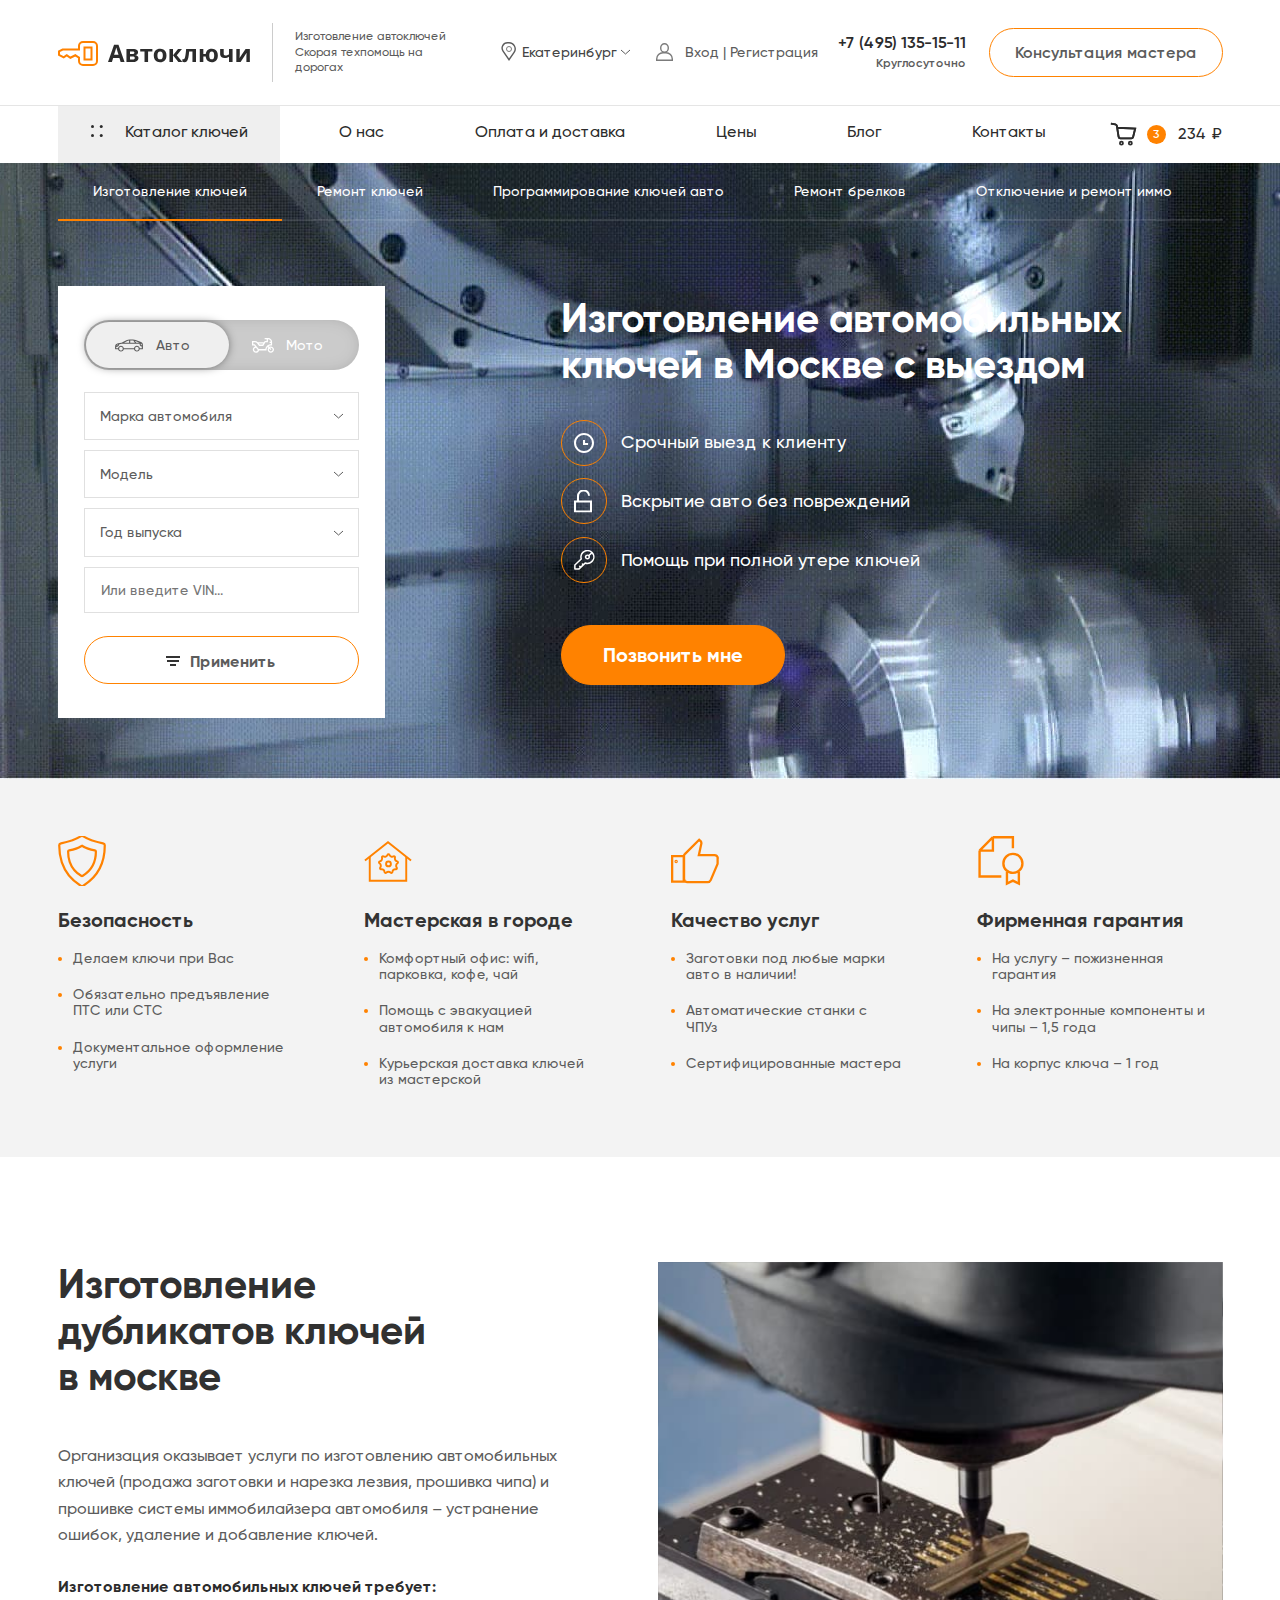
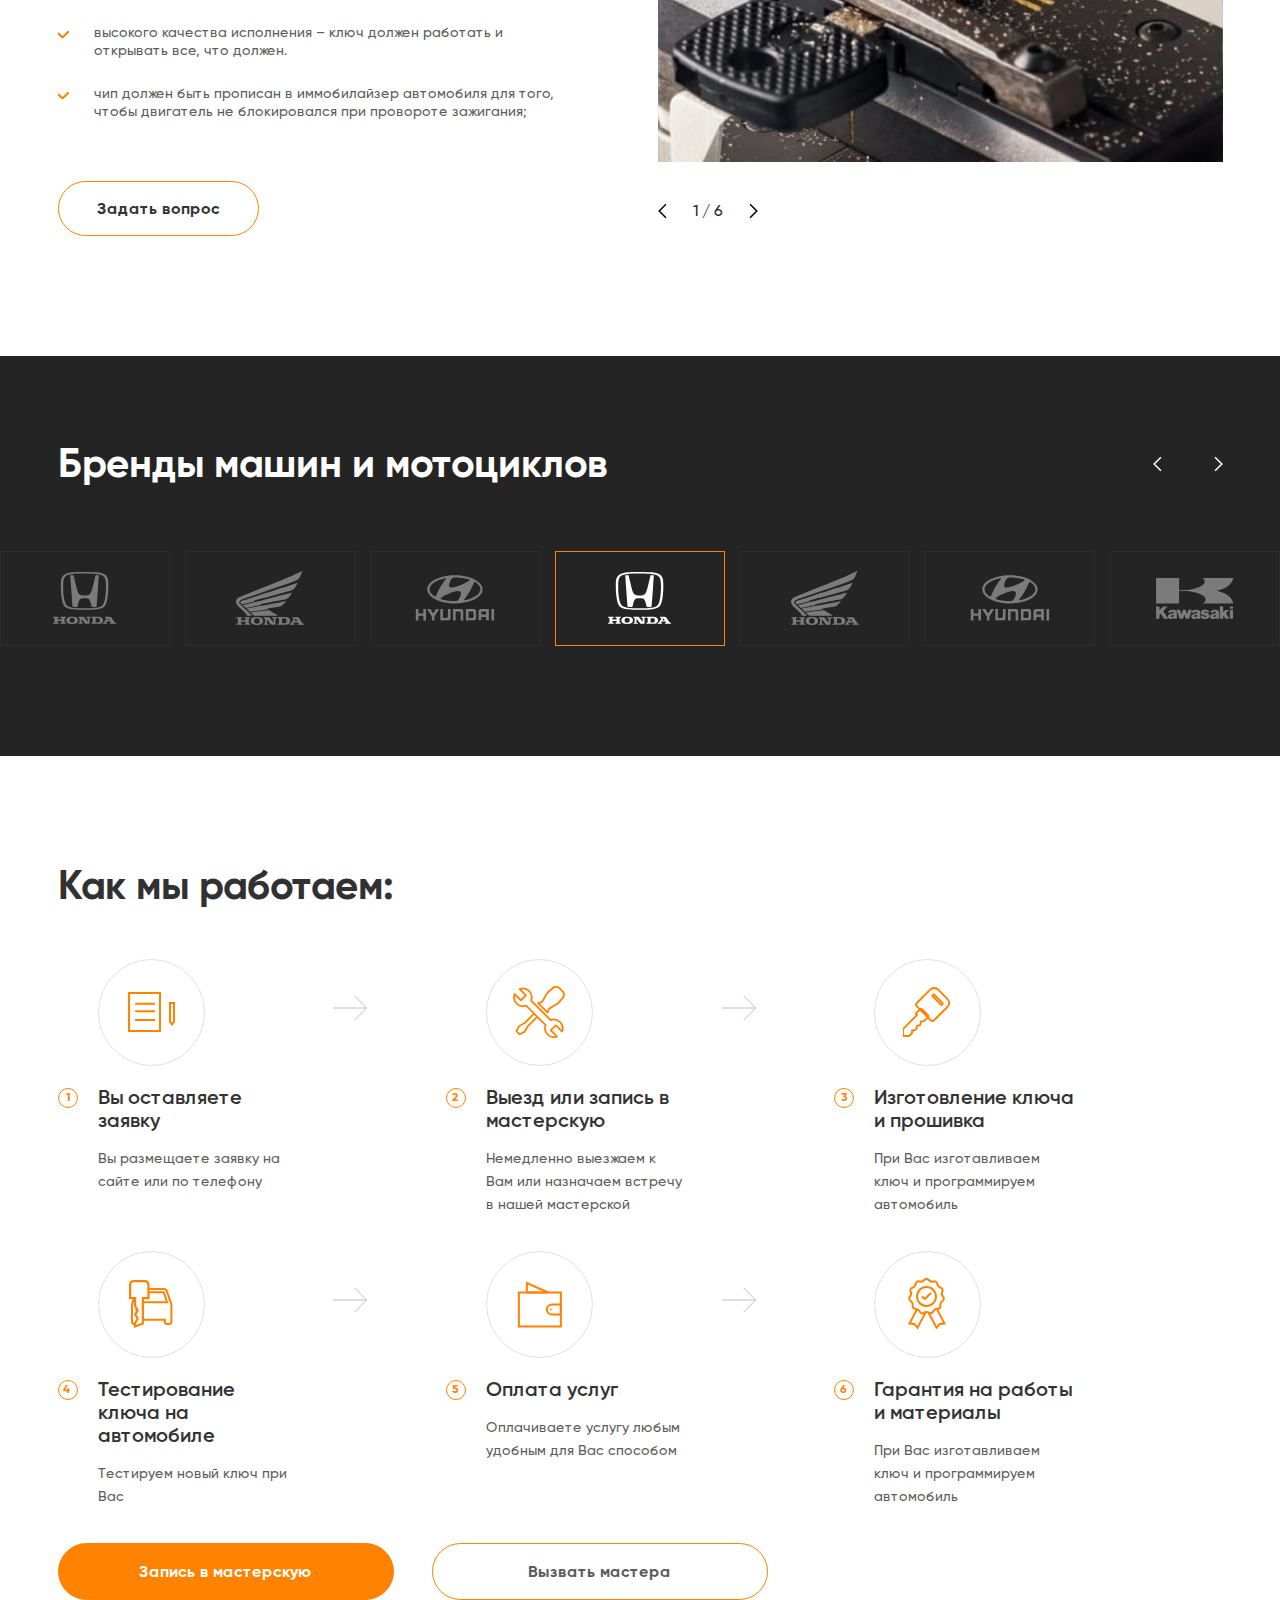
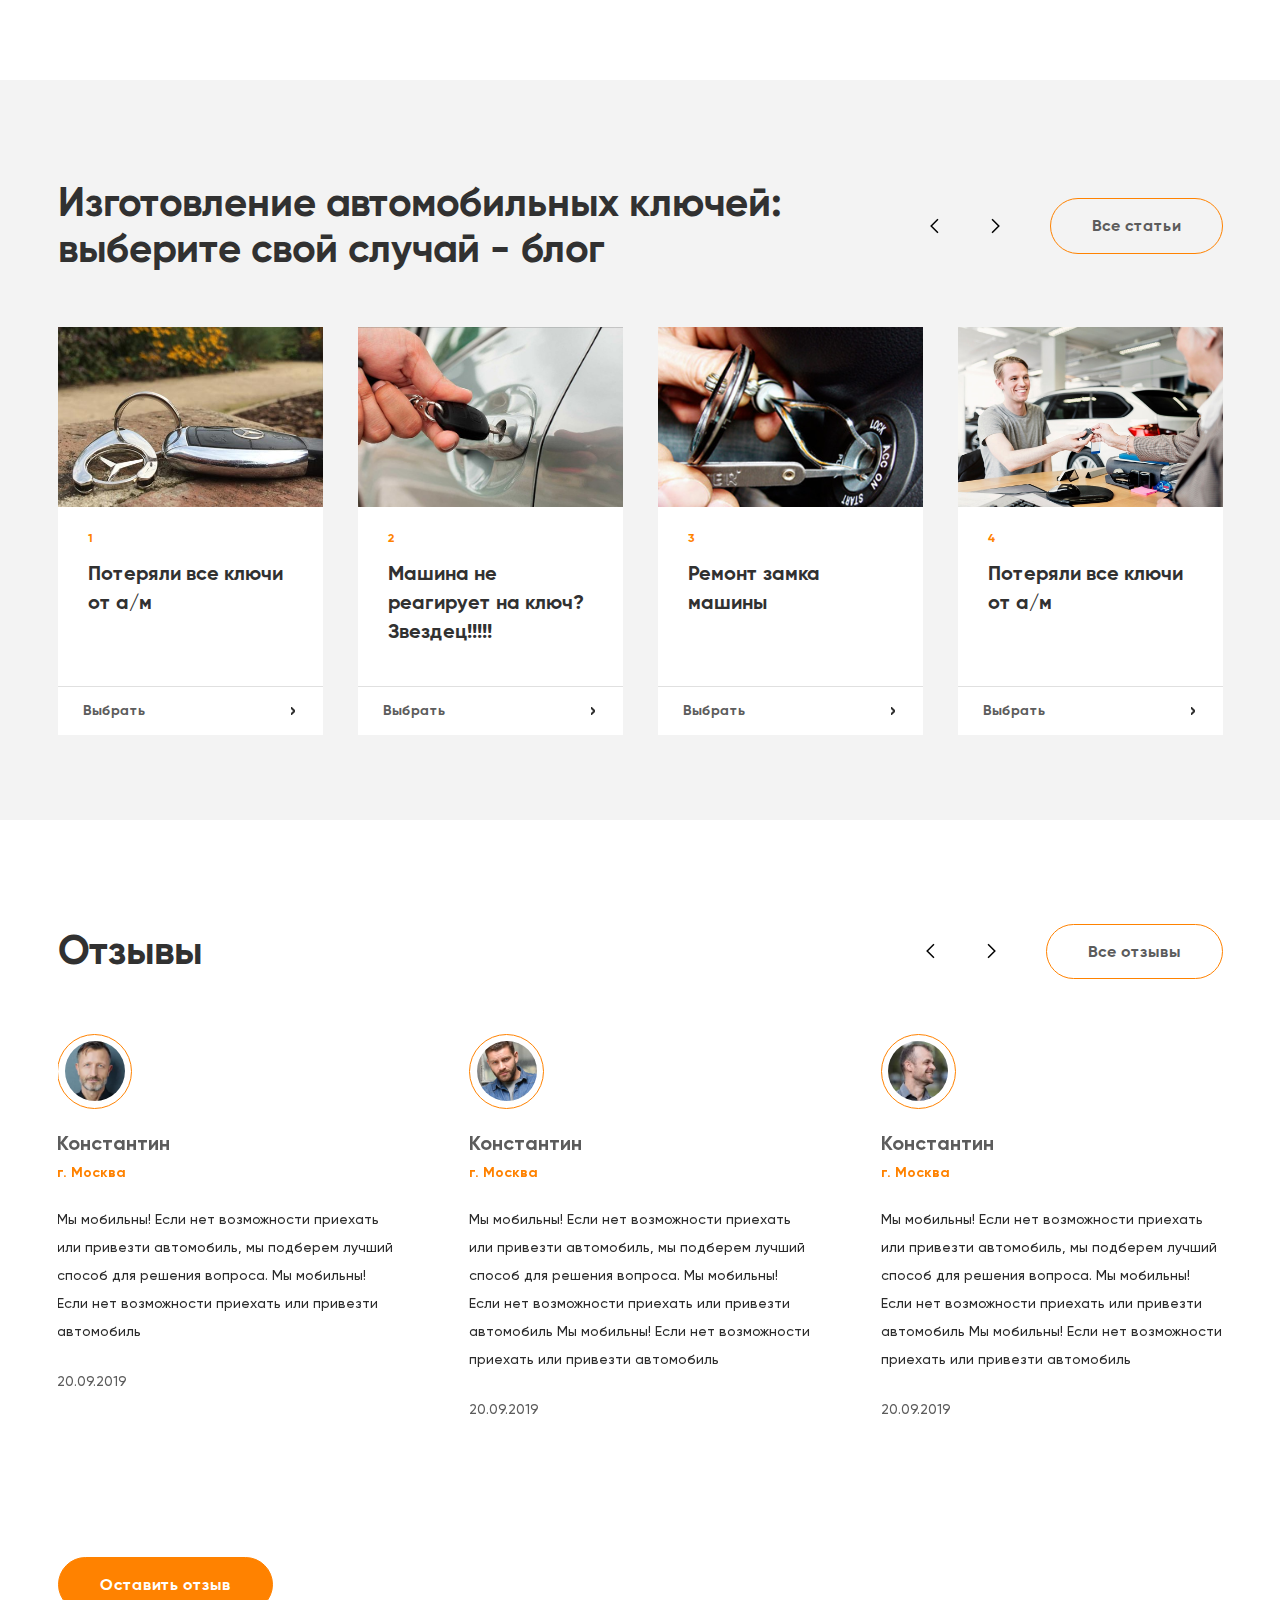
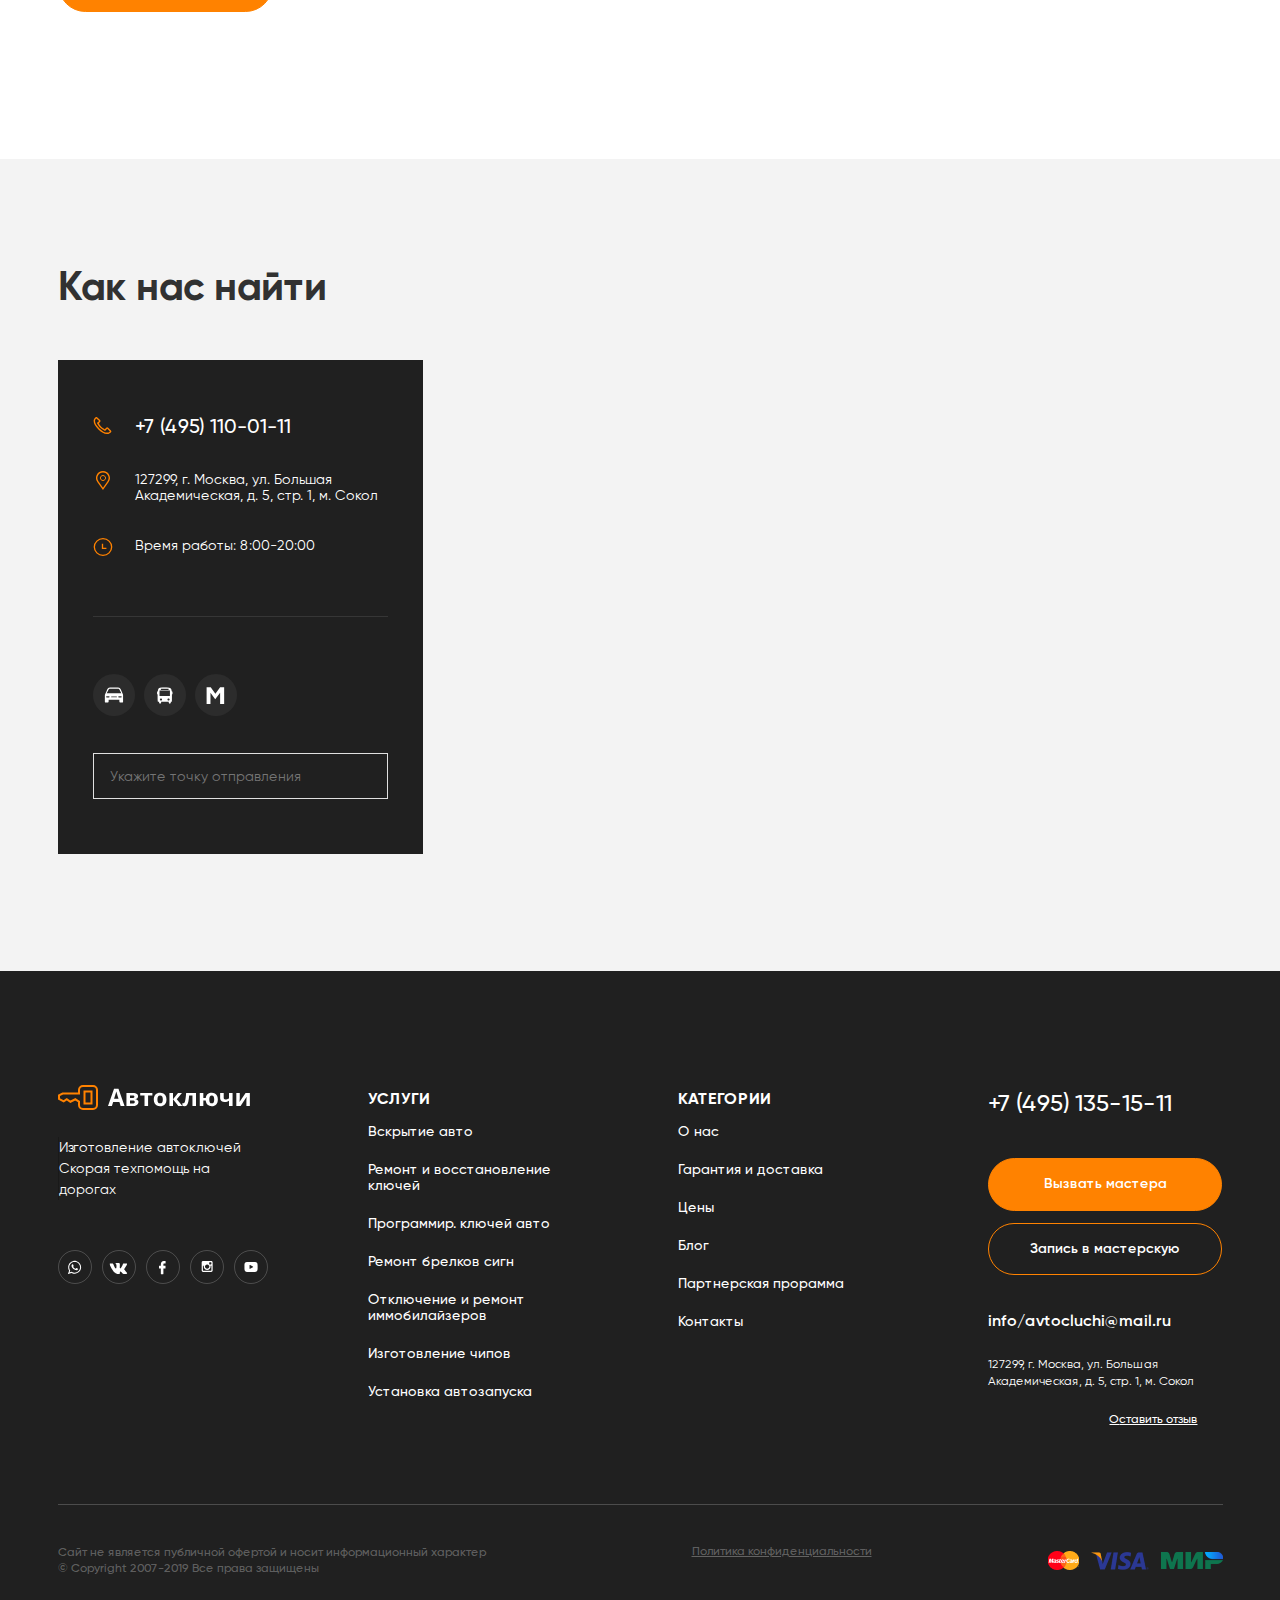
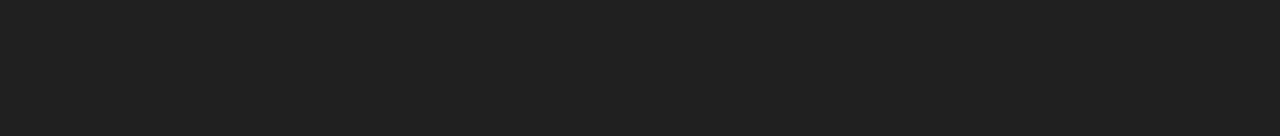
==== commit 3e131560: "added fixed header" ====
--- a/index.html
+++ b/index.html
@@ -29,7 +29,7 @@
           <option>Озёрск</option>
           <option>Челябинск</option>
         </select>
-        <a class="top-header__login" href="#logon-modal" data-da="top-header,last,650">
+        <a class="top-header__login modal-login" href="#logon-modal" data-da="top-header,last,650">
           <svg class="top-header__login-icon" viewBox="0 0 17 18" fill="none" xmlns="http://www.w3.org/2000/svg">
             <path
                 d="M12.3 5C12.3 7.44602 10.5311 9.3 8.5 9.3C6.46887 9.3 4.7 7.44602 4.7 5C4.7 2.55398 6.46887 0.7 8.5 0.7C10.5311 0.7 12.3 2.55398 12.3 5Z"
@@ -58,7 +58,8 @@
               <li class="bottom-header__item" data-da="bottom-header__cat-menu,0,650">
                 <a class="bottom-header__link bottom-header__link--menu" href="#">Каталог ключей</a>
               </li>
-              <li class="bottom-header__item" data-da="bottom-header__dropdown-list,0,650"><a class="bottom-header__link" href="#">о нас</a></li>
+              <li class="bottom-header__item" data-da="bottom-header__dropdown-list,0,650"><a class="bottom-header__link" href="#">о нас</a>
+              </li>
               <li class="bottom-header__item" data-da="bottom-header__dropdown-list,0,750"><a class="bottom-header__link" href="#">оплата и
                 доставка</a></li>
               <li class="bottom-header__item" data-da="bottom-header__dropdown-list,0,850"><a class="bottom-header__link" href="#">цены</a>
@@ -91,10 +92,45 @@
           </div>
         </div>
         <div class="bottom-header__bottom">
-<!--          Adaptive menu box -->
+          <!--          Adaptive menu box -->
           <ul class="bottom-header__cat-menu"></ul>
         </div>
       </div>
+    </div>
+  </div>
+</header>
+<header class="scroll-header">
+  <div class="container">
+    <div class="scroll-header__inner">
+      <a class="scroll-header__logo logo" href=""><img class="logo__img" src="images/icons/logo.svg" alt="Автоключи"></a>
+      <div class="scroll-header__cart cart">
+        <a class="cart__btn" href="#">
+          <svg class="cart__icon" viewBox="0 0 30 26" fill="none" xmlns="http://www.w3.org/2000/svg">
+            <path
+                d="M1 1L5.87911 1.69702C6.72834 1.81833 7.40562 2.46772 7.56253 3.3111L7.96977 5.5M7.96977 5.5L9.54574 15.511C9.69884 16.4835 10.5369 17.2 11.5214 17.2H23.7384C24.6562 17.2 25.4561 16.5754 25.6787 15.6851L28 6.4L7.96977 5.5Z"
+                stroke="#2C2C2C" stroke-width="2"/>
+            <circle cx="12.7" cy="22.6004" r="1.7" stroke="#2C2C2C" stroke-width="2"/>
+            <circle cx="22.6" cy="22.6004" r="1.7" stroke="#2C2C2C" stroke-width="2"/>
+            <path
+                d="M1 1L5.87911 1.69702C6.72834 1.81833 7.40562 2.46772 7.56253 3.3111L7.96977 5.5M7.96977 5.5L9.54574 15.511C9.69884 16.4835 10.5369 17.2 11.5214 17.2H23.7384C24.6562 17.2 25.4561 16.5754 25.6787 15.6851L28 6.4L7.96977 5.5Z"
+                stroke="#2C2C2C" stroke-width="2"/>
+          </svg>
+          <span class="cart__counter">3</span>
+        </a>
+        <a class="cart__total rub" href="#">234</a>
+      </div>
+      <a class="scroll-header__login modal-login" href="#logon-modal">
+        <svg class="scroll-header__login-icon" viewBox="0 0 17 18" fill="none" xmlns="http://www.w3.org/2000/svg">
+          <path
+              d="M12.3 5C12.3 7.44602 10.5311 9.3 8.5 9.3C6.46887 9.3 4.7 7.44602 4.7 5C4.7 2.55398 6.46887 0.7 8.5 0.7C10.5311 0.7 12.3 2.55398 12.3 5Z"
+              stroke="#7B7B7B" stroke-width="1.4"/>
+          <path d="M7 9.7H10C13.4794 9.7 16.3 12.5206 16.3 16V17.3H0.7V16C0.7 12.5206 3.52061 9.7 7 9.7Z" stroke="#7B7B7B"
+                stroke-width="1.4"/>
+        </svg>
+      </a>
+      <a class="scroll-header__phone modal-btn" href="#call">
+        <img src="images/icons/header-phone.svg" alt="Позвонить">
+      </a>
     </div>
   </div>
 </header>
--- a/css/main.min.css
+++ b/css/main.min.css
@@ -1,2 +1,2 @@
-@charset "UTF-8";@font-face{font-family:gilroy;font-display:swap;src:url(../fonts/gilroy-regular.woff2) format("woff2"),url(../fonts/gilroy-regular.woff) format("woff");font-weight:400;font-style:normal}@font-face{font-family:gilroy;font-display:swap;src:url(../fonts/gilroy-medium.woff2) format("woff2"),url(../fonts/gilroy-medium.woff) format("woff");font-weight:500;font-style:normal}@font-face{font-family:gilroy;font-display:swap;src:url(../fonts/gilroy-mediumitalic.woff2) format("woff2"),url(../fonts/gilroy-mediumitalic.woff) format("woff");font-weight:500;font-style:italic}@font-face{font-family:gilroy;font-display:swap;src:url(../fonts/gilroy-semibold.woff2) format("woff2"),url(../fonts/gilroy-semibold.woff) format("woff");font-weight:600;font-style:normal}@font-face{font-family:gilroy;font-display:swap;src:url(../fonts/gilroy-bold.woff2) format("woff2"),url(../fonts/gilroy-bold.woff) format("woff");font-weight:700;font-style:normal}:root{--mainColor:#5c5c5c;--mainColor-hover:#2c2c2c;--white:#fff;--grey:#7b7b7b;--accent:#ff8200;--accent-hover:#e47400;--lightGrey:#e0e0e0;--black:#000}html{line-height:1.15;-webkit-text-size-adjust:100%}details,main{display:block}hr{-webkit-box-sizing:content-box;box-sizing:content-box;height:0;overflow:visible}code,kbd,pre,samp{font-family:monospace,monospace;font-size:1em}a{background-color:transparent;text-decoration:none;color:inherit}abbr[title]{border-bottom:none;text-decoration:underline;-webkit-text-decoration:underline dotted;text-decoration:underline dotted}b,strong{font-weight:bolder}small{font-size:80%}sub,sup{font-size:75%;line-height:0;position:relative;vertical-align:baseline}sub{bottom:-.25em}sup{top:-.5em}img{border-style:none;max-width:100%}button,input,optgroup,select,textarea{font-family:inherit;font-size:100%;line-height:1.15;margin:0}button,input{overflow:visible}button,select{text-transform:none}[type=button],[type=reset],[type=submit],button{-webkit-appearance:button}[type=button]::-moz-focus-inner,[type=reset]::-moz-focus-inner,[type=submit]::-moz-focus-inner,button::-moz-focus-inner{border-style:none;padding:0}[type=button]:-moz-focusring,[type=reset]:-moz-focusring,[type=submit]:-moz-focusring,button:-moz-focusring{outline:ButtonText dotted 1px}fieldset{padding:.35em .75em .625em}legend{-webkit-box-sizing:border-box;box-sizing:border-box;color:inherit;display:table;max-width:100%;padding:0;white-space:normal}progress{vertical-align:baseline}textarea{overflow:auto}[type=checkbox],[type=radio]{-webkit-box-sizing:border-box;box-sizing:border-box;padding:0}[type=number]::-webkit-inner-spin-button,[type=number]::-webkit-outer-spin-button{height:auto}[type=search]{-webkit-appearance:textfield;outline-offset:-2px}[type=search]::-webkit-search-decoration{-webkit-appearance:none}::-webkit-file-upload-button{-webkit-appearance:button;font:inherit}summary{display:list-item}[hidden],template{display:none}.select2-container{-webkit-box-sizing:border-box;box-sizing:border-box;display:inline-block;position:relative;outline:transparent;vertical-align:middle;margin:0 0 10px}.select2-container .select2-selection--single{-webkit-box-sizing:border-box;box-sizing:border-box;cursor:pointer;display:block;padding:15px;-moz-user-select:none;-ms-user-select:none;user-select:none;background-color:#fff;-webkit-user-select:none}.select2-container .select2-selection--single .select2-selection__rendered{display:block;padding-right:20px;overflow:hidden;-o-text-overflow:ellipsis;text-overflow:ellipsis;white-space:nowrap}.select2-container .select2-selection--single .select2-selection__clear{position:relative}.select2-container[dir=rtl] .select2-selection--single .select2-selection__rendered{padding-right:8px;padding-left:20px}.select2-container .select2-selection--multiple{-webkit-box-sizing:border-box;box-sizing:border-box;cursor:pointer;display:block;min-height:32px;-moz-user-select:none;-ms-user-select:none;user-select:none;-webkit-user-select:none}.select2-container .select2-selection--multiple .select2-selection__rendered{display:inline-block;overflow:hidden;padding-left:8px;-o-text-overflow:ellipsis;text-overflow:ellipsis;white-space:nowrap}.select2-container .select2-search--inline{float:left}.select2-container .select2-search--inline .select2-search__field{-webkit-box-sizing:border-box;box-sizing:border-box;border:none;font-size:100%;margin-top:5px;padding:0}.select2-container .select2-search--inline .select2-search__field::-webkit-search-cancel-button{-webkit-appearance:none}.select2-dropdown{background-color:#fff;border:1px solid #aaa;-webkit-box-sizing:border-box;box-sizing:border-box;display:block;position:absolute;left:-100000px;width:100%;z-index:1051}.select2-results{display:block}.select2-results__options{list-style:none;margin:0;padding:0}.select2-results__option{padding:15px 16px;-moz-user-select:none;-ms-user-select:none;user-select:none;-webkit-user-select:none}.select2-results__option[aria-selected]{cursor:pointer}.select2-container--open .select2-dropdown{left:0}.select2-container--open .select2-dropdown--above{border-bottom:none;border-bottom-left-radius:0;border-bottom-right-radius:0}.select2-container--open .select2-dropdown--below{border-top:2px solid #ff8200;border-top-left-radius:0;border-top-right-radius:0}.select2-search--dropdown{display:block;padding:14px 16px;position:relative}.select2-search--dropdown::before{content:"";position:absolute;right:26px;top:50%;-webkit-transform:translateY(-50%);-ms-transform:translateY(-50%);transform:translateY(-50%);width:12px;height:14px;background-image:url(../images/icons/filter-magnifier.svg);background-position:0 0;background-repeat:no-repeat}.select2-search--dropdown .select2-search__field{padding:11px 20px 11px 10px;border:1px solid #e0e0e0;outline:transparent;width:100%}.select2-search--dropdown .select2-search__field::-webkit-search-cancel-button{-webkit-appearance:none}.select2-search--dropdown.select2-search--hide{display:none}.select2-close-mask{border:0;margin:0;padding:0;display:block;position:fixed;left:0;top:0;min-height:100%;min-width:100%;height:auto;width:auto;opacity:0;z-index:99;background-color:#fff;filter:alpha(opacity=0)}.select2-hidden-accessible{border:0!important;clip:rect(0 0 0 0)!important;-webkit-clip-path:inset(50%)!important;clip-path:inset(50%)!important;height:1px!important;overflow:hidden!important;padding:0!important;position:absolute!important;width:1px!important;white-space:nowrap!important}.select2-container--default .select2-selection--single{background-color:#fff;border:1px solid #e0e0e0;outline:transparent}.select2-container--default .select2-selection--single .select2-selection__rendered{color:#444;line-height:1.15}.select2-container--default .select2-selection--single .select2-selection__clear{position:absolute;z-index:2;right:15px;top:50%;-webkit-transform:translateY(-50%);-ms-transform:translateY(-50%);transform:translateY(-50%);cursor:pointer;float:right;width:12px;height:12px;background-image:url(../images/icons/filter-clear.svg);background-position:0 0;background-repeat:no-repeat;background-color:#fff;font-size:0}.select2-container--default .select2-selection--single .select2-selection__clear:hover{background-image:url(../images/icons/filter-clear-hover.svg)}.select2-container--default .select2-selection--single .select2-selection__placeholder{color:var(--mainColor)}.select2-container--default .select2-selection--single .select2-selection__arrow{background-image:url(../images/icons/filter-angle-down.svg);background-position:0 0;background-repeat:no-repeat;width:11px;height:6px;position:absolute;top:50%;-webkit-transform:translateY(-50%);-ms-transform:translateY(-50%);transform:translateY(-50%);right:15px}.select2-container--default[dir=rtl] .select2-selection--single .select2-selection__clear{float:left}.select2-container--default[dir=rtl] .select2-selection--single .select2-selection__arrow{left:1px;right:auto}.select2-container--default.select2-container--disabled .select2-selection--single{background-color:#eee;cursor:default}.select2-container--default.select2-container--disabled .select2-selection--single .select2-selection__clear{display:none}.select2-container--default .select2-selection--multiple{background-color:#fff;border:1px solid #aaa;border-radius:4px;cursor:text}.select2-container--default .select2-selection--multiple .select2-selection__rendered{-webkit-box-sizing:border-box;box-sizing:border-box;list-style:none;margin:0;padding:0 5px;width:100%}.select2-container--default .select2-selection--multiple .select2-selection__rendered li{list-style:none}.select2-container--default .select2-selection--multiple .select2-selection__clear{cursor:pointer;float:right;width:14px;height:18px;background-image:url(../images/icons/filter-clear.svg);background-position:0 0;background-repeat:no-repeat}.select2-container--default .select2-selection--multiple .select2-selection__choice{background-color:#e4e4e4;border:1px solid #aaa;border-radius:4px;cursor:default;float:left;margin-right:5px;margin-top:5px;padding:0 5px}.select2-container--default .select2-selection--multiple .select2-selection__choice__remove{color:#999;cursor:pointer;display:inline-block;font-weight:700;margin-right:2px}.select2-container--default .select2-selection--multiple .select2-selection__choice__remove:hover{color:#333}.select2-container--default[dir=rtl] .select2-selection--multiple .select2-search--inline,.select2-container--default[dir=rtl] .select2-selection--multiple .select2-selection__choice{float:right}.select2-container--default[dir=rtl] .select2-selection--multiple .select2-selection__choice{margin-left:5px;margin-right:auto}.select2-container--default[dir=rtl] .select2-selection--multiple .select2-selection__choice__remove{margin-left:2px;margin-right:auto}.select2-container--default.select2-container--focus .select2-selection--multiple{border:1px solid #000;outline:0}.select2-container--default.select2-container--disabled .select2-selection--multiple{background-color:#eee;cursor:default}.select2-container--default.select2-container--disabled .select2-selection__choice__remove{display:none}.select2-container--default.select2-container--open.select2-container--above .select2-selection--multiple,.select2-container--default.select2-container--open.select2-container--above .select2-selection--single{border-top-left-radius:0;border-top-right-radius:0}.select2-container--default.select2-container--open.select2-container--below .select2-selection--multiple,.select2-container--default.select2-container--open.select2-container--below .select2-selection--single{border-bottom-left-radius:0;border-bottom-right-radius:0}.select2-container--default .select2-search--inline .select2-search__field{background:0 0;border:none;outline:0;-webkit-box-shadow:none;box-shadow:none;-webkit-appearance:textfield}.select2-container--default .select2-results>.select2-results__options{max-height:200px;overflow-y:auto}.select2-container--default .select2-results__option[role=group]{padding:0}.select2-container--default .select2-results__option[aria-disabled=true]{color:#999}.select2-container--default .select2-results__option[aria-selected=true]{position:relative}.select2-container--default .select2-results__option[aria-selected=true]::after{content:"";position:absolute;width:12px;height:8px;right:15px;top:50%;-webkit-transform:translateY(-50%);-ms-transform:translateY(-50%);transform:translateY(-50%);background-image:url(../images/icons/filter-check.svg);background-position:0 0;background-repeat:no-repeat}.select2-container--default .select2-results__option .select2-results__option{padding-left:1em}.select2-container--default .select2-results__option .select2-results__option .select2-results__group{padding-left:0}.select2-container--default .select2-results__option .select2-results__option .select2-results__option{margin-left:-1em;padding-left:2em}.select2-container--default .select2-results__option .select2-results__option .select2-results__option .select2-results__option{margin-left:-2em;padding-left:3em}.select2-container--default .select2-results__option .select2-results__option .select2-results__option .select2-results__option .select2-results__option{margin-left:-3em;padding-left:4em}.select2-container--default .select2-results__option .select2-results__option .select2-results__option .select2-results__option .select2-results__option .select2-results__option{margin-left:-4em;padding-left:5em}.select2-container--default .select2-results__option .select2-results__option .select2-results__option .select2-results__option .select2-results__option .select2-results__option .select2-results__option{margin-left:-5em;padding-left:6em}.select2-container--default .select2-results__option--highlighted[aria-selected]{background-color:#f6f6f6}.select2-container--default .select2-results__group{cursor:default;display:block;padding:6px}html{-webkit-box-sizing:border-box;box-sizing:border-box;height:100%}*,::after,::before{-webkit-box-sizing:border-box;box-sizing:border-box}a:visited{text-decoration:none}ul{list-style:none;padding:0}.error{border:2px solid #ff4019!important}button{border:none;padding:0;color:inherit;font-family:inherit;background:0 0;outline:transparent;cursor:pointer}.js-focus-visible :focus:not(.focus-visible){outline:0}h1,h2,h3,h4,h5,h6{margin:0}p{padding:0;margin:0}a,button,input,select,textarea{-webkit-tap-highlight-color:rgba(0,0,0,0)}body{margin:0;height:100%;font-family:Gilroy,sans-serif;font-weight:500;font-size:14px;color:var(--mainColor);-webkit-overflow-scrolling:touch}.site-container{display:-webkit-box;display:-ms-flexbox;display:flex;-webkit-box-orient:vertical;-webkit-box-direction:normal;-ms-flex-direction:column;flex-direction:column;overflow:hidden;min-height:100%}.container{margin:0 auto;padding:0 20px;max-width:1205px;width:100%}.forms{padding:50px 0 200px;background-color:#f4f4f4}.forms__row{margin:0 0 60px}.card-wrapper{display:-webkit-box;display:-ms-flexbox;display:flex;-webkit-box-pack:justify;-ms-flex-pack:justify;justify-content:space-between;max-width:600px}.rub::after{content:"₽";margin:0 0 0 5px}h1{font-size:40px}h2{font-size:30px}h3{font-size:20px}h4{font-size:16px}input,textarea{width:100%;outline:transparent;padding:14px 16px;border:1px solid #e0e0e0;color:var(--mainColor-hover);resize:none}.btn{display:inline-block;border:1px solid var(--accent);border-radius:38px;padding:17px 41px;font-weight:700;font-size:20px;line-height:1.2;color:var(--white);background-color:var(--accent);text-align:center;-webkit-transition:.3s;-o-transition:.3s;transition:.3s;white-space:nowrap}.btn:hover{background-color:var(--accent-hover)}.btn::first-letter{text-transform:capitalize}.btn--clear{color:var(--mainColor);background-color:transparent}.btn--clear:hover{color:var(--white);background-color:var(--accent)}.ibg{background-position:center;background-size:cover;background-repeat:no-repeat;position:relative}.ibg img{width:0;height:0;position:absolute;top:0;left:0;opacity:0;visibility:hidden}._tabs-content{display:none}._tabs-content._active{display:block}._tabs-item{cursor:pointer}.tabs__tab-box{display:-webkit-inline-box;display:-ms-inline-flexbox;display:inline-flex;-webkit-box-align:center;-ms-flex-align:center;align-items:center;border-bottom:2px solid var(--lightGrey)}.tabs__tab{position:relative;margin:0 65px 0 0;padding:0 0 26px;font-weight:700;-webkit-transition:.3s;-o-transition:.3s;transition:.3s;cursor:pointer}.tabs__tab::before{content:"";position:absolute;bottom:-2px;width:100%;height:2px;background-color:var(--accent);-webkit-transform:scale(0);-ms-transform:scale(0);transform:scale(0);-webkit-transition:.3s;-o-transition:.3s;transition:.3s}.tabs__tab:last-child{margin:0}.tabs__tab._active{position:relative;color:var(--mainColor-hover)}.tabs__tab._active::before{-webkit-transform:scale(1);-ms-transform:scale(1);transform:scale(1)}.tabs__tab:hover{color:var(--mainColor-hover)}.slider-control{display:-webkit-box;display:-ms-flexbox;display:flex}.slider-control__arrow{-webkit-box-flex:0;-ms-flex:0 0 9px;flex:0 0 9px;height:18px;cursor:pointer;outline:transparent}.slider-control__arrow path{-webkit-transition:.1s;-o-transition:.1s;transition:.1s}.slider-control__arrow:hover path{stroke:var(--accent)}.slider-control__prev{margin:0 26px 0 0}.slider-control__next{margin:0 0 0 26px;-webkit-transform:rotate(180deg);-ms-transform:rotate(180deg);transform:rotate(180deg)}.slider-control__count{display:inline-block;font-weight:500;font-size:16px;color:var(--mainColor-hover)}.methods{display:-webkit-box;display:-ms-flexbox;display:flex}.methods button,.methods div{position:relative;display:-webkit-box;display:-ms-flexbox;display:flex;-webkit-box-align:center;-ms-flex-align:center;align-items:center;-webkit-box-pack:center;-ms-flex-pack:center;justify-content:center;margin:0 9px 0 0;border-radius:50%;width:42px;height:42px;background-color:var(--mainColor-hover);cursor:pointer}.methods button svg path,.methods div svg path{-webkit-transition:.2s;-o-transition:.2s;transition:.2s}.methods button:last-child,.methods div:last-child{margin:0}.methods button:hover svg path,.methods div:hover svg path{fill:#b5b5b5}.methods__car svg{width:22px;height:18px}.methods__bus svg{width:18px;height:19px}.methods__metro svg{width:19px;height:17px}.card{position:relative;display:-webkit-box;display:-ms-flexbox;display:flex;-webkit-box-orient:vertical;-webkit-box-direction:normal;-ms-flex-direction:column;flex-direction:column;padding:22px 18px 30px;width:100%;min-height:100%;max-width:265px;-webkit-box-shadow:0 12px 45px rgba(0,0,0,.03);box-shadow:0 12px 45px rgba(0,0,0,.03);text-align:center;background:#fff}.card:hover .card__header{opacity:1;visibility:visible}.card__header{position:absolute;left:0;right:0;top:16px;display:-webkit-box;display:-ms-flexbox;display:flex;-webkit-box-align:center;-ms-flex-align:center;align-items:center;-webkit-box-pack:justify;-ms-flex-pack:justify;justify-content:space-between;padding:0 20px;opacity:0;visibility:hidden;-webkit-transition:.3s;-o-transition:.3s;transition:.3s}.card__preview{position:relative;display:inline-block;width:40px;height:19px;background-image:url(../images/icons/eye.svg);background-position:center left;background-size:23px 13px;background-repeat:no-repeat}.card__preview:hover .card__tooltip{opacity:1;visibility:visible}.card__preview-icon{margin:0 0 3px;width:23px;height:13px}.card__tooltip{position:absolute;left:41px;top:-9px;display:block;border-radius:2px;padding:6px 10px;width:120px;-webkit-box-shadow:0 6px 43px rgba(0,0,0,.16);box-shadow:0 6px 43px rgba(0,0,0,.16);font-weight:500;font-size:10px;line-height:1.3;text-align:left;background:#fefefe;opacity:0;visibility:hidden;-webkit-transition:.3s;-o-transition:.3s;transition:.3s}.card__tooltip::before{content:"";position:absolute;left:-9px;top:50%;border-top:7px solid transparent;border-right:10px solid #fefefe;border-bottom:7px solid transparent;width:0;height:0;-webkit-transform:translateY(-50%);-ms-transform:translateY(-50%);transform:translateY(-50%)}.card__add-to-favorites{width:19px;height:17px;-webkit-transition:.3s;-o-transition:.3s;transition:.3s}.card__add-to-favorites.added{-webkit-transform:scale(1.2);-ms-transform:scale(1.2);transform:scale(1.2)}.card__add-to-favorites.added svg{fill:var(--accent)}.card__add-to-favorites.added svg path{stroke:var(--accent)}.card__body{display:-webkit-box;display:-ms-flexbox;display:flex;-webkit-box-flex:1;-ms-flex:1 1 auto;flex:1 1 auto;-webkit-box-orient:vertical;-webkit-box-direction:normal;-ms-flex-direction:column;flex-direction:column;margin:0 0 20px}.card__image{display:-webkit-box;display:-ms-flexbox;display:flex;-webkit-box-align:center;-ms-flex-align:center;align-items:center;-webkit-box-pack:center;-ms-flex-pack:center;justify-content:center;margin:0 auto 25px;min-height:122px;max-width:122px}.card__title{margin:0 0 10px;min-height:32px;font-size:14px;color:var(--black)}.card__desc{-webkit-box-flex:1;-ms-flex:1 1 auto;flex:1 1 auto;font-size:12px;line-height:1.4}.card__footer{-webkit-box-flex:0;-ms-flex:0 0 auto;flex:0 0 auto}.card__price{margin:0 0 10px;font-weight:600;font-size:20px;line-height:145%;color:var(--black)}.card__details{padding:13px 30px 15px;font-weight:600;font-size:14px;line-height:1.4;color:var(--mainColor-hover)}.filter{padding:34px 26px;max-width:327px;background-color:#fff}.filter__tab-slider{position:relative;display:-webkit-box;display:-ms-flexbox;display:flex;-webkit-box-align:center;-ms-flex-align:center;align-items:center;-webkit-box-pack:justify;-ms-flex-pack:justify;justify-content:space-between;margin:0 0 22px;border-radius:32px;padding:0 36px 0 30px;width:275px;height:50px;background-color:rgba(151,151,151,.5);-webkit-box-shadow:inset 1px 0 25px -17px rgba(0,0,0,.75);box-shadow:inset 1px 0 25px -17px rgba(0,0,0,.75)}.filter__tab-slider::before{content:"";position:absolute;left:2px;border-radius:32px;width:143px;height:46px;margin:1px 0;background-color:#efefef;-webkit-box-shadow:0 0 12px -4px #000;box-shadow:0 0 12px -4px #000;-webkit-transition:.25s cubic-bezier(.41,1,.79,1.1);-o-transition:.25s cubic-bezier(.41,1,.79,1.1);transition:.25s cubic-bezier(.41,1,.79,1.1)}.filter__tab-slider._active::before{-webkit-transform:translateX(128px);-ms-transform:translateX(128px);transform:translateX(128px)}.filter__tab{z-index:2;display:-webkit-box;display:-ms-flexbox;display:flex;-webkit-box-align:center;-ms-flex-align:center;align-items:center;cursor:pointer;color:var(--white)}.filter__tab._active{cursor:unset}.filter__tab._active svg path{fill:var(--mainColor)}.filter__tab._active span{color:var(--mainColor)}.filter__tab-content{display:none}.filter__tab-content._active{display:block}.filter__auto-icon{margin:0 12px 0 0;width:30px;height:13px}.filter__auto-icon path{fill:var(--white)}.filter__moto-icon{margin:0 12px 0 0;width:22px;height:15px;fill:var(--white)}.filter__input-wrapper{position:relative}.filter__input{position:relative;color:var(--mainColor);font-weight:500;font-size:14px}.filter__input-clear{position:absolute;right:15px;top:50%;display:inline-block;outline:transparent;width:12px;height:12px;background-image:url(../images/icons/filter-clear.svg);background-position:0 0;background-repeat:no-repeat;-webkit-transform:translateY(-50%);-ms-transform:translateY(-50%);transform:translateY(-50%);cursor:pointer}.filter__input-clear:hover{background-image:url(../images/icons/filter-clear-hover.svg)}.filter__input:not(:invalid)~.filter__input-clear{display:none}.filter__btn{margin:23px 0 0;width:100%;padding:11px 10px}.filter__btn:hover .filter__btn-icon line,.filter__btn:hover .filter__btn-icon path{stroke:var(--white)}.filter__btn-text{position:relative;padding:0 0 0 24px;font-weight:700;font-size:16px;text-transform:capitalize}.filter__btn-icon{content:"";position:absolute;left:0;top:50%;width:14px;height:10px;-webkit-transform:translateY(-50%);-ms-transform:translateY(-50%);transform:translateY(-50%)}.filter__btn-icon line,.filter__btn-icon path{-webkit-transition:.3s;-o-transition:.3s;transition:.3s}.filter .select2-dropdown{border:none}.header__bottom{border-top:1px solid rgba(0,0,0,.1)}.top-header{display:-webkit-box;display:-ms-flexbox;display:flex;-webkit-box-align:center;-ms-flex-align:center;align-items:center;-webkit-box-pack:justify;-ms-flex-pack:justify;justify-content:space-between;padding:23px 0}.top-header__actions{display:-webkit-box;display:-ms-flexbox;display:flex;margin:0 20px;-webkit-box-flex:1;-ms-flex:1 0 auto;flex:1 0 auto;-webkit-box-align:center;-ms-flex-align:center;align-items:center;-webkit-box-pack:center;-ms-flex-pack:center;justify-content:center}.top-header .select2-container{padding:0 0 0 26px;margin:0}.top-header .select2-container::before{content:"";position:absolute;width:26px;height:20px;left:0;top:50%;-webkit-transform:translateY(-50%);-ms-transform:translateY(-50%);transform:translateY(-50%);background-image:url(../images/icons/header-location.svg);background-repeat:no-repeat}.top-header .select2-container--default .select2-selection--single{border:none;padding:0}.top-header .select2-container .select2-selection--single .select2-selection__rendered{white-space:initial;min-height:32px;display:-webkit-box;display:-ms-flexbox;display:flex;-webkit-box-align:center;-ms-flex-align:center;align-items:center;background-color:transparent}.top-header__login{display:-webkit-box;display:-ms-flexbox;display:flex;-webkit-box-align:center;-ms-flex-align:center;align-items:center;margin:0 0 0 10px;text-transform:capitalize;-webkit-transition:.3s;-o-transition:.3s;transition:.3s;white-space:nowrap}.top-header__login:hover{color:var(--mainColor-hover)}.top-header__login:hover .top-header__login-icon path{stroke:var(--accent)}.top-header__login-icon{width:17px;height:18px;margin:0 12px 0 0}.top-header__login-icon path{-webkit-transition:.3s;-o-transition:.3s;transition:.3s}.top-header__contacts{display:-webkit-box;display:-ms-flexbox;display:flex;-webkit-box-align:center;-ms-flex-align:center;align-items:center;-webkit-box-pack:justify;-ms-flex-pack:justify;justify-content:space-between}.top-header__phone{margin:0 23px 0 0;font-weight:600;font-size:16px;color:var(--mainColor-hover);text-align:right;white-space:nowrap}.top-header__label{display:block;margin:5px 0 0;font-size:12px;color:var(--mainColor)}.top-header__btn{padding:14px 25px;font-weight:600;font-size:16px;white-space:nowrap}.logo{display:-webkit-box;display:-ms-flexbox;display:flex;-webkit-box-align:center;-ms-flex-align:center;align-items:center}.logo__img{padding:0 22px 0 0}.logo__info{border-left:1px solid rgba(0,0,0,.2);padding:6px 10px 6px 22px;min-height:39px;max-width:210px;font-size:12px;line-height:1.3}.logo__info span{display:block}.city-dropdown{margin:10px 0 0;border:none;border-bottom:2px solid var(--accent)}.bottom-header__top{display:-webkit-box;display:-ms-flexbox;display:flex;-webkit-box-align:center;-ms-flex-align:center;align-items:center;-webkit-box-pack:justify;-ms-flex-pack:justify;justify-content:space-between;font-size:16px;color:var(--mainColor-hover)}.bottom-header__list{display:-webkit-box;display:-ms-flexbox;display:flex;-webkit-box-pack:justify;-ms-flex-pack:justify;justify-content:space-between;margin:0}.bottom-header__item{display:inline-block;margin:0 27px 0 0;font-size:0}.bottom-header__link{display:inline-block;padding:17px 32px 22px;text-align:center;font-size:16px;-webkit-transition:text-shadow .3s;-o-transition:text-shadow .3s;transition:text-shadow .3s;white-space:nowrap}.bottom-header__link:first-letter{text-transform:capitalize}.bottom-header__link--menu{position:relative;padding:17px 32px 22px 67px;background-color:#efefef}.bottom-header__link--menu::before{content:"";position:absolute;left:33px;top:19px;width:12px;height:12px;background-image:url(../images/icons/header-catalog-4dots.svg);background-position:0 0;background-repeat:no-repeat}.bottom-header__link:hover{text-shadow:0 0 .25px #666,0 0 .25px #666}.bottom-header__dropdown{position:relative;display:none;margin-right:auto}.bottom-header__dropdown-btn{margin:0 20px 0 0;display:inline-block;padding:17px 15px 22px;font-size:16px;font-weight:500}.bottom-header__dropdown-btn::after{content:"";position:absolute;width:15px;height:3px;background-image:url(../images/icons/header-nav-dots.svg);background-position:0 0;background-repeat:no-repeat;right:9px;top:25px}.bottom-header__dropdown-btn._active::after{background-image:url(../images/icons/header-nav-dots-active.svg)}.bottom-header__dropdown-list{position:absolute;z-index:5;display:none;top:57px;left:-4px;margin:0;padding:0;width:233px;border-top:none;border-bottom:2px solid var(--accent)}.bottom-header__dropdown-list .bottom-header__item{display:block;margin:0}.bottom-header__dropdown-list .bottom-header__link{display:block;text-align:left;padding:14px 30px;background-color:var(--white)}.bottom-header__dropdown-list .bottom-header__link:focus{background-color:var(--accent);color:var(--white)}.bottom-header__bottom{display:none}.cart{display:-webkit-box;display:-ms-flexbox;display:flex;-webkit-box-align:center;-ms-flex-align:center;align-items:center}.cart__btn{display:-webkit-box;display:-ms-flexbox;display:flex;-webkit-box-align:center;-ms-flex-align:center;align-items:center;margin:0 12px 0 0}.cart__icon{width:27px;height:25px}.cart__counter{position:relative;display:-webkit-box;display:-ms-flexbox;display:flex;-webkit-box-align:center;-ms-flex-align:center;align-items:center;-webkit-box-pack:center;-ms-flex-pack:center;justify-content:center;margin:0 0 0 10px;border-radius:19px;padding:0 5px;height:19px;min-width:19px;font-size:12px;line-height:1;color:var(--white);background-color:var(--accent)}.cart__total{font-size:16px;color:var(--mainColor-hover);-webkit-transition:.3s;-o-transition:.3s;transition:.3s}.cart__total::after{margin:0 0 0 5px}body.mfp-active{-webkit-overflow-scrolling:auto;width:100%;position:fixed;overflow:auto}body .mfp-wrap{position:fixed;overflow:auto;top:0!important}.mfp-bg{background:var(--lightGrey)}.mfp-close{top:5px;right:5px;width:20px;height:20px;font-size:0;background-image:url(../images/icons/filter-clear.svg);background-position:center;background-size:cover;background-repeat:no-repeat}.mfp-close:focus,.mfp-close:hover{background-image:url(../images/icons/filter-clear-hover.svg);opacity:1}.mfp-close:active{top:5px}button.mfp-arrow,button.mfp-close{background:url(../images/icons/filter-clear.svg) center no-repeat}.modal{position:relative;margin:0 auto;background-color:#fff}.modal--logon{border-top:5px solid var(--accent);padding:20px;border-radius:10px 0;-webkit-box-shadow:0 0 3px rgba(var(--black),.6);box-shadow:0 0 3px rgba(var(--black),.6);max-width:320px}.modal--logon .modal__btn{margin:30px 0 0;padding:14px 20px;font-weight:600}.modal__switcher-title{position:absolute;left:0;top:-5px;padding:10px 20px;border-radius:10px 0;background-color:var(--accent);font-size:16px;color:var(--white);cursor:pointer;text-transform:capitalize}.modal__tooltip{position:absolute;display:-webkit-box;display:-ms-flexbox;display:flex;-webkit-box-align:center;-ms-flex-align:center;align-items:center;-webkit-box-pack:center;-ms-flex-pack:center;justify-content:center;top:0;padding:10px;left:-160px;font-size:14px;color:var(--mainColor);text-transform:none;cursor:pointer}.modal__tooltip::before{content:"";position:absolute;left:0;border-radius:10px;width:100%;height:100%;background-color:#fff;z-index:-1}.modal__tooltip::after{content:"";position:absolute;right:-15px;width:0;height:0;border-top:8px solid transparent;border-left:15px solid #fff;border-bottom:8px solid transparent}.modal__tooltip-text{border-bottom:1px dashed}.modal__module{display:none;padding:40px 0}.modal__module:nth-child(2){display:block}.modal__title{margin:0 0 20px;font-weight:700;text-align:center;color:var(--mainColor-hover)}.modal__title::first-letter{text-transform:capitalize}.modal__subtitle{margin:0 0 35px;line-height:1.55}.modal__input{margin:0 0 10px;font-weight:600;-webkit-transition:.3s;-o-transition:.3s;transition:.3s}.modal__input--tel{font-weight:500}.modal__input--textarea{min-height:90px}.modal__input:last-child{margin:0}.modal__input::-webkit-input-placeholder{color:var(--mainColor);font-weight:500}.modal__input::-moz-placeholder{color:var(--mainColor);font-weight:500}.modal__input:-ms-input-placeholder{color:var(--mainColor);font-weight:500}.modal__input::-ms-input-placeholder{color:var(--mainColor);font-weight:500}.modal__input::placeholder{color:var(--mainColor);font-weight:500}.modal__input:focus{border-bottom:1px solid var(--accent)}.modal__label{display:block;position:relative;height:38px;margin:0 0 20px}.modal__show{position:absolute;right:15px;top:50%;-webkit-transform:translateY(-50%);-ms-transform:translateY(-50%);transform:translateY(-50%);width:23px;height:13px;background-image:url(../images/icons/eye-pass.svg);background-position:0 0;background-repeat:no-repeat}.modal__show._active{background-image:url(../images/icons/eye-pass-active.svg)}.modal__checkbox-input{display:none;opacity:0;visibility:hidden}.modal__checkbox-input:checked+.modal__checkbox-text::before{width:10px;top:-3px;left:5px;border-radius:0;border-color:var(--accent);border-top-color:transparent;border-left-color:transparent;-webkit-transform:rotate(45deg);-ms-transform:rotate(40deg);transform:rotate(40deg);z-index:5}.modal__checkbox-text{position:relative;display:block;padding-left:25px;font-size:12px;line-height:1.6;cursor:pointer;text-align:left}.modal__checkbox-text::before{content:"";position:absolute;display:block;left:0;top:3px;width:15px;height:15px;border:1px solid #e0e0e0;-webkit-transition:.3s;-o-transition:.3s;transition:.3s}.modal__terms{border-bottom:1px solid #e0e0e0;color:var(--mainColor-hover);text-transform:capitalize}.modal__call-btn{-webkit-box-flex:0;-ms-flex:0 1 50%;flex:0 1 50%;display:block;text-align:center;padding:15px;border-right:1px solid #e0e0e0;font-weight:600;color:var(--mainColor-hover);-webkit-transition:.3s;-o-transition:.3s;transition:.3s}.modal__call-btn::first-letter{text-transform:capitalize}.modal__call-btn:hover{background-color:var(--accent);color:var(--white)}.modal__call-btn:last-child{border:none}.modal__call-btn.active{background-color:var(--accent);color:var(--white)}.modal__btn{margin:30px 0;width:100%}.modal__cta{position:absolute;bottom:0;display:block;left:0;right:0;font-size:12px;text-align:center;padding:15px 40px;background-color:#e0e0e0;-webkit-transition:.3s;-o-transition:.3s;transition:.3s}.modal__cta span{border-bottom:1px dashed transparent;-webkit-transition:.3s;-o-transition:.3s;transition:.3s}.modal__cta:hover{color:var(--mainColor-hover)}.modal__cta:hover span{border-bottom:1px dashed}.modal--call{width:300px}.modal--call .modal__phone{color:var(--mainColor-hover);margin:0 0 10px}.modal--call .mfp-close{top:10px;right:10px;opacity:.2}.modal--call .mfp-close:hover{opacity:1}.modal__top{text-align:center;padding:26px 15px}.modal__phone{font-weight:600;font-size:20px}.modal__text{display:block;width:100%;color:var(--mainColor);font-size:12px}.modal__buttons{display:-webkit-box;display:-ms-flexbox;display:flex;border:1px solid #e0e0e0}.modal--request{padding:40px 15px 30px;max-width:360px;text-align:center}.modal--request .modal__text{margin:0 0 10px}.modal--request .mfp-close{top:20px;right:21px;opacity:.2}.modal--request .mfp-close:hover{opacity:1}.hero{position:relative;max-width:1920px;width:100%;min-height:616px}.hero__video{position:absolute;height:100%;width:100%;-o-object-fit:cover;object-fit:cover;z-index:-100;right:0;top:0;background:url(../images/hero/hero-bg.jpg) center center no-repeat;background-size:cover;overflow:hidden}.hero__menu-wrapper{display:-webkit-box;display:-ms-flexbox;display:flex;margin:0 0 65px}.hero__menu{position:relative;width:100%;color:var(--white);overflow-x:auto}.hero__menu-list{display:-webkit-box;display:-ms-flexbox;display:flex;-webkit-box-align:center;-ms-flex-align:center;align-items:center;margin:0;border-bottom:2px solid rgba(255,255,255,.1);white-space:nowrap}.hero__menu-item:last-child{margin:0}.hero__menu-link{display:inline-block;padding:20px 35px}.hero__menu-line{position:absolute;left:0;bottom:0;height:2px;background-color:var(--accent);-webkit-transition:.75s;-o-transition:.75s;transition:.75s}.hero__angle-right{display:none;width:20px;padding-top:57px;height:100%;background-image:url(../images/icons/tabs-angle-right.svg);background-position:right;background-size:7px 14px;background-repeat:no-repeat}.hero__content{display:-webkit-box;display:-ms-flexbox;display:flex;-webkit-box-pack:justify;-ms-flex-pack:justify;justify-content:space-between}.hero .filter{-webkit-box-flex:0;-ms-flex:0 0 auto;flex:0 0 auto}.hero__info{-webkit-box-flex:0;-ms-flex:0 1 580px;flex:0 1 580px;margin:10px 82px 0 0;color:var(--white)}.hero__title{margin:0 0 44px}.hero__list{margin:0 0 55px}.hero__item{display:block;position:relative;margin:0 0 38px;padding:0 0 0 60px;font-size:18px}.hero__item:last-child{margin:0}.hero__item::before{content:"";position:absolute;left:13px;top:50%;-webkit-transform:translateY(-50%);-ms-transform:translateY(-50%);transform:translateY(-50%);width:20px;height:20px;background:url(../images/icons/hero-clock.svg) center no-repeat}.hero__item--opening::before{width:18px;height:23px;background:url(../images/icons/hero-lock.svg) center no-repeat}.hero__item--help::before{width:21px;height:21px;background:url(../images/icons/hero-key.svg) center no-repeat}.hero__item::after{content:"";position:absolute;border:1px solid var(--accent);border-radius:50%;left:0;top:50%;-webkit-transform:translateY(-50%);-ms-transform:translateY(-50%);transform:translateY(-50%);width:46px;height:46px}.benefits{background-color:#f3f3f3}.benefits__inner{padding:57px 0 70px;display:-webkit-box;display:-ms-flexbox;display:flex;-webkit-box-pack:justify;-ms-flex-pack:justify;justify-content:space-between}.benefits__item{-webkit-box-flex:0;-ms-flex:0 1 230px;flex:0 1 230px;margin:0 15px 0 0}.benefits__image{width:48px;height:50px;margin:0 0 20px}.benefits__title{font-size:20px;font-weight:700;margin:0 0 18px;color:#333}.benefits__title:first-letter{text-transform:capitalize}.benefits__list{margin:0;list-style:disc;padding:0 0 0 15px}.benefits__list-item{list-style:disc;margin:0 0 20px}.benefits__list-item::marker{color:var(--accent)}.benefits__list-item:last-child{margin:0}.duplicate{background-color:#fff;padding:105px 0 120px}.duplicate__inner{display:-webkit-box;display:-ms-flexbox;display:flex;-webkit-box-pack:justify;-ms-flex-pack:justify;justify-content:space-between}.duplicate__info{-webkit-box-flex:0;-ms-flex:0 1 520px;flex:0 1 520px;margin:0 30px 0 0}.duplicate__title{margin:0 0 43px;color:#313131;max-width:395px}.duplicate__title:first-letter{text-transform:capitalize}.duplicate__text{margin:0 0 30px;font-size:16px;line-height:1.65}.duplicate__caption{color:var(--mainColor-hover);margin:0 0 26px}.duplicate__list{margin:0 0 60px}.duplicate__item{position:relative;margin:0 0 25px;padding:0 0 0 36px;line-height:1.3}.duplicate__item::before{content:"";position:absolute;left:0;top:8px;width:11px;height:7px;background:url(../images/icons/check.svg) center no-repeat}.duplicate__item:last-child{margin:0}.duplicate__btn{font-size:16px;color:#333;padding:17px 38px}.duplicate__btn:first-letter{text-transform:capitalize}.duplicate__slider{-webkit-box-flex:0;-ms-flex:0 1 565px;flex:0 1 565px;min-width:0}.duplicate__image{height:500px}.duplicate__image img{width:100%;height:100%;-o-object-fit:cover;object-fit:cover;-o-object-position:center;object-position:center}.duplicate .slider-control{margin:40px 0 0}.duplicate .swiper-pagination-fraction{width:auto}.brands{padding:85px 0 110px;background-color:#242424}.brands__header{display:-webkit-box;display:-ms-flexbox;display:flex;-webkit-box-align:center;-ms-flex-align:center;align-items:center;-webkit-box-pack:justify;-ms-flex-pack:justify;justify-content:space-between;margin:0 0 64px}.brands__title{color:#fff;margin:0 20px 0 0}.brands__title::first-letter{text-transform:capitalize}.brands__slider .swiper-slide-active .brands__image{border:1px solid var(--accent);opacity:1}.brands__image{display:-webkit-box;display:-ms-flexbox;display:flex;-webkit-box-align:center;-ms-flex-align:center;align-items:center;-webkit-box-pack:center;-ms-flex-pack:center;justify-content:center;cursor:pointer;height:95px;border:1px solid rgba(255,255,255,.1);-webkit-transition:.3s;-o-transition:.3s;transition:.3s;opacity:.4}.brands__image:hover{border:1px solid var(--accent);opacity:1}.brands .slider-control__arrow path{stroke:var(--white)}.brands .slider-control__arrow:hover path{stroke:var(--accent)}.about{padding:107px 0 80px}.about__items{display:-webkit-box;display:-ms-flexbox;display:flex;-ms-flex-wrap:wrap;flex-wrap:wrap;margin:0 0 90px;max-width:100%;width:100%}.about__item{position:relative;-webkit-box-flex:0;-ms-flex:0 1 33.333%;flex:0 1 33.333%;margin:0 0 35px}.about__item::after{content:"";position:absolute;right:30%;top:36px;width:37px;height:26px;background:url(../images/icons/about/arrow-right.svg) center no-repeat}.about__item:last-child::after,.about__item:nth-child(3)::after{display:none}.about__title{margin:0 0 50px;color:#313131}.about__title::first-letter{text-transform:capitalize}.about__image{display:-webkit-box;display:-ms-flexbox;display:flex;-webkit-box-align:center;-ms-flex-align:center;align-items:center;-webkit-box-pack:center;-ms-flex-pack:center;justify-content:center;margin:0 0 20px;width:107px;height:107px;border:1px solid #e0e0e0;border-radius:50%}.about__caption{position:relative;margin:0 0 15px;max-width:200px;color:#333;font-weight:600}.about__caption::first-letter{text-transform:capitalize}.about__counter{position:absolute;display:-webkit-box;display:-ms-flexbox;display:flex;-webkit-box-align:center;-ms-flex-align:center;align-items:center;-webkit-box-pack:center;-ms-flex-pack:center;justify-content:center;border-radius:50%;left:-40px;top:2px;width:20px;height:20px;font-size:12px;font-weight:700;color:var(--accent);border:1px solid var(--accent)}.about__text{line-height:23px;max-width:200px}.about__btn{margin:0 34px 0 0;padding:18px 41px;text-align:center;min-width:336px;font-size:16px}.about__btn:last-child{margin:0}.info{padding:100px 0 85px;background-color:#f3f3f3}.info--feedback{padding:104px 0 147px;background-color:var(--white)}.info--feedback .info__footer{display:block;margin:137px 0 0}.info__header{display:-webkit-box;display:-ms-flexbox;display:flex;-webkit-box-align:center;-ms-flex-align:center;align-items:center;-webkit-box-pack:justify;-ms-flex-pack:justify;justify-content:space-between;margin:0 0 55px}.info__title{margin:0 50px 0 0;max-width:750px;color:#313131}.info__title::first-letter{text-transform:capitalize}.info .slider-control{margin:0 50px 0 auto}.info .slider-control__count{display:none}.info__btn{font-size:16px;white-space:nowrap}.info .swiper-slide{height:auto}.info__footer{display:none}.poster{display:-webkit-box;display:-ms-flexbox;display:flex;-webkit-box-flex:0;-ms-flex:0 1 265px;flex:0 1 265px;-webkit-box-orient:vertical;-webkit-box-direction:normal;-ms-flex-direction:column;flex-direction:column;background-color:var(--white);height:100%}.poster:hover .poster__body,.poster:hover .poster__footer{color:var(--white);background-color:#202020}.poster:hover .poster__caption{color:var(--white)}.poster:hover .poster__link::after{background:url(../images/icons/blog-angle-right-white.svg) center no-repeat}.poster:hover .poster__image img{-webkit-transform:scale(1.1);-ms-transform:scale(1.1);transform:scale(1.1)}.poster__image{display:-webkit-box;display:-ms-flexbox;display:flex;-webkit-box-flex:0;-ms-flex:0 0 180px;flex:0 0 180px;-webkit-box-align:center;-ms-flex-align:center;align-items:center;-webkit-box-pack:center;-ms-flex-pack:center;justify-content:center;background-color:var(--white);overflow:hidden}.poster__image img{min-height:180px;-o-object-fit:cover;object-fit:cover;-o-object-position:top;object-position:top;-webkit-transition:1s;-o-transition:1s;transition:1s}.poster__body{-webkit-box-flex:1;-ms-flex:1 0 auto;flex:1 0 auto;padding:25px 30px 40px;-webkit-transition:.3s;-o-transition:.3s;transition:.3s}.poster__counter{margin:0 0 13px;display:block;color:var(--accent);font-weight:700;font-size:12px}.poster__caption{display:block;color:#313131;line-height:1.45;-webkit-transition:.3s;-o-transition:.3s;transition:.3s}.poster__caption::first-letter{text-transform:capitalize}.poster__footer{-webkit-box-flex:0;-ms-flex:0 0 auto;flex:0 0 auto;border-top:1px solid #e0e0e0;-webkit-transition:.3s;-o-transition:.3s;transition:.3s}.poster__link{position:relative;display:block;padding:16px 28px 16px 25px;font-weight:700}.poster__link::first-letter{text-transform:capitalize}.poster__link::after{content:"";position:absolute;width:4px;height:8px;right:28px;top:50%;-webkit-transform:translateY(-50%);-ms-transform:translateY(-50%);transform:translateY(-50%);background:url(../images/icons/blog-angle-right.svg) center no-repeat}.feedback-item{display:-webkit-box;display:-ms-flexbox;display:flex;-webkit-box-orient:vertical;-webkit-box-direction:normal;-ms-flex-direction:column;flex-direction:column;height:100%;line-height:1.45}.feedback-item__avatar{display:-webkit-box;display:-ms-flexbox;display:flex;-webkit-box-align:center;-ms-flex-align:center;align-items:center;-webkit-box-pack:center;-ms-flex-pack:center;justify-content:center;margin:0 0 20px;width:75px;height:75px;border-radius:50%;border:1px solid var(--accent)}.feedback-item__avatar img,.feedback-item__avatar picture{border-radius:50%;width:60px;height:60px}.feedback-item__name{margin:0 0 5px}.feedback-item__city{margin:0 0 22px;font-weight:700;color:var(--accent)}.feedback-item__text{margin:0 0 26px;color:var(--mainColor-hover);font-weight:500;line-height:2}.feedback-item__date{color:var(--mainColor)}.map{padding:100px 0 117px;background-color:#f3f3f3}.map__title{margin:0 0 45px;color:#313131;line-height:1.4}.map__title::first-letter{text-transform:capitalize}.map__body{display:-webkit-box;display:-ms-flexbox;display:flex}.map__info{-webkit-box-flex:0;-ms-flex:0 1 365px;flex:0 1 365px;padding:55px 35px;color:var(--white);background-color:#202020}.map__info-top{padding:0 0 33px;border-bottom:1px solid rgba(255,255,255,.1)}.map__info-bottom{padding:57px 0 0}.map__address,.map__phone,.map__time{position:relative;padding:0 0 0 42px}.map__address::before,.map__phone::before,.map__time::before{content:"";position:absolute;left:0;top:0;width:20px;height:17px;background:url(../images/svgSprite.svg#map-phone) center no-repeat}.map__phone{display:block;margin:0 0 33px;font-size:20px;white-space:nowrap}.map__phone::before{top:2px}.map__address{margin:0 0 34px;font-weight:400;font-style:normal}.map__address::before{width:20px;height:19px;background:url(../images/svgSprite/map-location.svg) center no-repeat}.map__time{margin:0 0 30px;font-weight:400;font-style:normal}.map__time::before{width:20px;height:20px;background:url(../images/svgSprite.svg#map-time) center no-repeat}.map .methods{padding:0 0 37px}.map__input{background-color:#202020;color:var(--white)}.map__map{-webkit-box-flex:0;-ms-flex:0 1 800px;flex:0 1 800px;height:auto}.footer{padding:108px 0 160px;background-color:#202020}.footer__top{display:-webkit-box;display:-ms-flexbox;display:flex;-webkit-box-pack:justify;-ms-flex-pack:justify;justify-content:space-between;margin:0 0 77px;width:100%;color:var(--white)}.footer__bottom1,.footer__bottom2{display:none}.footer__column{-webkit-box-flex:0;-ms-flex:0 1 220px;flex:0 1 220px}.footer__bottom1{-webkit-box-ordinal-group:6;-ms-flex-order:5;order:5}.footer__bottom2{-webkit-box-ordinal-group:7;-ms-flex-order:6;order:6;margin:25px 0 0}.footer .logo{display:block;margin:0 0 50px}.footer .logo__img{margin:0 0 20px;padding:0}.footer .logo__info{display:block;padding:0;font-size:14px;font-weight:400;font-style:normal;line-height:1.5}.footer__title{margin:11px 0 0;text-transform:uppercase;letter-spacing:.05px;font-weight:700}.footer__item{margin:0 0 22px}.footer__item:last-child{margin:0}.footer__link{-webkit-transition:.3s;-o-transition:.3s;transition:.3s}.footer__link:hover{color:rgba(255,255,255,.5)}.footer__phone{display:block;font-size:24px;margin:11px 0 40px}.footer__btn{margin:0 0 12px;width:100%;font-size:14px;font-weight:600;letter-spacing:.05}.footer__email{display:block;margin:25px 0;font-size:16px;font-weight:600;-webkit-transition:.3s;-o-transition:.3s;transition:.3s}.footer__email:hover{text-decoration:underline}.footer__address{display:block;margin:0 0 21px;font-size:12px;line-height:1.45;font-weight:400;font-style:normal}.footer__feedback{display:block;padding:0 25px 0 0;font-size:12px;line-height:1.3;text-decoration:underline;text-align:right}.footer__feedback::first-letter{text-transform:capitalize}.footer__bottom{display:-webkit-box;display:-ms-flexbox;display:flex;-webkit-box-pack:justify;-ms-flex-pack:justify;justify-content:space-between;padding:40px 0 0;border-top:1px solid rgba(255,255,255,.2);color:rgba(255,255,255,.3);font-size:12px;-ms-flex-wrap:wrap;flex-wrap:wrap}.footer__copy{margin:0 30px 0 0;line-height:1.3}.footer__copy span{display:block}.footer__privacy{text-decoration:underline;-webkit-transition:.3s;-o-transition:.3s;transition:.3s}.footer__privacy:hover{color:rgba(255,255,255,.5)}.footer__payment{display:-webkit-box;display:-ms-flexbox;display:flex;-webkit-box-align:center;-ms-flex-align:center;align-items:center}.footer .btn--clear{color:var(--white)}.socials{display:-webkit-box;display:-ms-flexbox;display:flex}.socials__item{margin:0 10px 0 0}.socials__item:last-child{margin:0}.socials__link{display:-webkit-box;display:-ms-flexbox;display:flex;-webkit-box-align:center;-ms-flex-align:center;align-items:center;-webkit-box-pack:center;-ms-flex-pack:center;justify-content:center;width:34px;height:34px;border-radius:50%;border:1px solid rgba(255,255,255,.2);cursor:pointer;-webkit-transition:.3s;-o-transition:.3s;transition:.3s}.socials__link svg path{-webkit-transition:.3s;-o-transition:.3s;transition:.3s}.socials__link:hover{border-color:var(--accent)}.socials__link:hover svg path{fill:var(--accent)}@media (max-width:1300px){.about__items{margin:0 0 0 40px}}@media (max-width:1205px){.poster{-webkit-box-flex:0;-ms-flex:0 1 calc(33.333% - 35px);flex:0 1 calc(33.333% - 35px)}}@media (max-width:1200px){.top-header__phone{margin:0}.top-header__btn{display:none}.bottom-header__menu{width:100%;margin:0 30px 0 0}.bottom-header__item{margin:0 10px 0 0}.bottom-header__link{padding:17px 14px 22px}.bottom-header__link--menu{padding:17px 32px 22px 67px}.hero__info{margin:10px 0 0 34px}.duplicate__list{margin:0 0 30px}.duplicate__item{margin:0 0 15px}}@media (max-width:1150px){.hero__angle-right{display:block}}@media (max-width:1100px){.hero__title{font-size:30px}.hero__item{font-size:18px}.benefits__inner{-ms-flex-pack:distribute;justify-content:space-around;-ms-flex-wrap:wrap;flex-wrap:wrap}.benefits__item{-webkit-box-flex:0;-ms-flex:0 1 calc(50% - 50px);flex:0 1 calc(50% - 50px);margin:0 0 41px}.benefits__item:last-child{margin:0}}@media (max-width:1050px){.bottom-header__list{-webkit-box-pack:start;-ms-flex-pack:start;justify-content:flex-start}.footer{padding:56px 0}.footer__top{-ms-flex-wrap:wrap;flex-wrap:wrap;margin:0 0 30px}.footer__bottom1,.footer__bottom2{display:block}.footer__column{-webkit-box-flex:0;-ms-flex:0 1 50%;flex:0 1 50%;padding:0 25px 0 0}.footer__logo{-webkit-box-ordinal-group:2;-ms-flex-order:1;order:1}.footer__contacts{-webkit-box-ordinal-group:3;-ms-flex-order:2;order:2}.footer__services{-webkit-box-ordinal-group:4;-ms-flex-order:3;order:3;border-top:1px solid rgba(255,255,255,.1);margin:0 0 64px}.footer__categories{-webkit-box-ordinal-group:5;-ms-flex-order:4;order:4;border-top:1px solid rgba(255,255,255,.1)}.footer .logo{margin:0 0 25px}.footer__title{margin:0;padding:37px 0 0}.footer__item{max-width:210px}.footer__btn{display:block;width:210px}.footer__address{max-width:220px}.footer__feedback{text-align:left}.footer__copy{margin:0 0 15px}.footer__privacy{-webkit-box-flex:0;-ms-flex:0 1 100%;flex:0 1 100%;-webkit-box-ordinal-group:4;-ms-flex-order:3;order:3}}@media (max-width:1000px){.duplicate{padding:54px 0 42px}.duplicate__inner{display:block}.duplicate__info{margin:0 0 50px}.duplicate__title{font-size:30px}}@media (max-width:992px){.hero__menu-link{padding:20px 13px}}@media (max-width:991.98px){.top-header__actions{-webkit-box-pack:space-evenly;-ms-flex-pack:space-evenly;justify-content:space-evenly}.top-header .logo__info{display:none}.bottom-header__menu{width:auto}.info__title{font-size:30px}}@media (max-width:950px){.bottom-header__menu{margin:0}.bottom-header__dropdown{display:block}}@media (max-width:900px){.about__items{margin:0 0 0 70px}.about__item{-webkit-box-flex:0;-ms-flex:0 1 50%;flex:0 1 50%}.about__item:nth-child(3)::after{display:block}.about__item:nth-child(2)::after,.about__item:nth-child(4)::after{display:none}}@media (max-width:768px){.duplicate__text{max-width:660px}}@media (max-width:767.98px){.bottom-header__item{margin:0}.hero__content{-webkit-box-orient:vertical;-webkit-box-direction:normal;-ms-flex-direction:column;flex-direction:column}.hero .filter{-webkit-box-ordinal-group:2;-ms-flex-order:1;order:1;margin:0 auto 40px}.hero__info{-webkit-box-flex:0;-ms-flex:0 1 auto;flex:0 1 auto;text-align:center;margin:0 0 50px}.hero__title{margin:0 0 22px;font-size:26px}.hero__list{margin:0 0 30px}.hero__item{text-align:left;margin:0 0 22px}.hero__item::before{left:8px}.hero__item::after{width:36px;height:36px}.brands{padding:60px 0 70px}.brands__header{margin:0 0 50px 10px}.brands__title{font-size:30px;margin:0}.brands__slider{margin:0 0 48px}.brands .slider-control{margin:0 0 0 30px}.about__title{margin:0 0 40px;font-size:30px}.info{padding:53px 0 72px}.info--feedback{padding:60px 0 74px}.info--feedback .info__header{margin:0 0 35px}.info--feedback .info__footer{display:-webkit-box;display:-ms-flexbox;display:flex;-webkit-box-align:center;-ms-flex-align:center;align-items:center;-webkit-box-pack:justify;-ms-flex-pack:justify;justify-content:space-between;margin:40px 0 0}.info .slider-control,.info__title{margin:0}.info__footer{display:-webkit-box;display:-ms-flexbox;display:flex;-webkit-box-align:center;-ms-flex-align:center;align-items:center;-webkit-box-pack:justify;-ms-flex-pack:justify;justify-content:space-between;margin:50px 0 0}.map{padding:56px 0 71px}.map__body{margin:0 -20px}.map__info{-webkit-box-flex:0;-ms-flex:0 1 333px;flex:0 1 333px}}@media (max-width:750px){.top-header__login{font-size:0}.about__btn{display:block;width:60%;min-width:unset;margin:0 auto 20px}.about__btn:last-child{margin:0 auto}}@media (max-width:720px){.footer__bottom{-webkit-box-orient:vertical;-webkit-box-direction:normal;-ms-flex-direction:column;flex-direction:column;-webkit-box-align:center;-ms-flex-align:center;align-items:center}.footer__copy{-webkit-box-ordinal-group:3;-ms-flex-order:2;order:2;text-align:center}.footer__privacy{text-align:center}.footer__payment{-webkit-box-ordinal-group:2;-ms-flex-order:1;order:1;margin:0 0 27px}}@media (max-width:700px){.about__items{margin:0 0 0 40px}}@media (max-width:650px){.container{padding:0 15px}.top-header{padding:7px 0}.top-header__actions{-webkit-box-flex:0;-ms-flex:0 1 auto;flex:0 1 auto;margin:0}.top-header__login-icon{margin:0}.top-header .logo{max-width:150px}.city-dropdown{margin:7px 0 0;border-top:none}.bottom-header__top{padding:9px 0 11px}.bottom-header__menu{-ms-flex-wrap:wrap;flex-wrap:wrap}.bottom-header__link--menu{padding:9px 40px}.bottom-header__link--menu::before{left:17px;top:11px}.bottom-header__dropdown-btn::after{top:10px;left:17px;width:20px;height:18px;background-image:url(../images/icons/burger.svg);background-size:cover}.bottom-header__dropdown-btn{font-size:0}.bottom-header__dropdown-btn._active::after{width:20px;height:18px;background-image:url(../images/icons/burger-active.svg)}.bottom-header__dropdown-list{right:15px;left:unset;top:39px}.bottom-header__cat-menu{display:block;margin:0;max-width:100%;width:100%}.bottom-header__cat-menu li{display:block}.bottom-header__bottom{display:-webkit-box;display:-ms-flexbox;display:flex;-webkit-box-align:center;-ms-flex-align:center;align-items:center;-webkit-box-pack:justify;-ms-flex-pack:justify;justify-content:space-between;margin:0 -15px;background-color:#efefef}.cart{position:relative}.cart__counter{position:absolute;top:-5px;left:-1px;font-size:10px;padding:1px 5px 0;height:15px;border-radius:15px;min-width:13px}.modal__tooltip{display:none}.benefits__item{-webkit-box-flex:0;-ms-flex:0 1 60%;flex:0 1 60%;text-align:center;margin:0 auto 41px}.benefits__list{text-align:left}}@media (max-width:600px){.info__title{text-align:center}.info .slider-control__count{display:block}}@media (max-width:570px){.about{padding:25px 0 44px}.about__items{margin:0}.about__item{-webkit-box-flex:0;-ms-flex:0 1 100%;flex:0 1 100%;display:-webkit-box;display:-ms-flexbox;display:flex;-webkit-box-align:center;-ms-flex-align:center;align-items:center;-webkit-box-orient:vertical;-webkit-box-direction:normal;-ms-flex-direction:column;flex-direction:column;-webkit-box-pack:center;-ms-flex-pack:center;justify-content:center;text-align:center;margin:0 0 75px}.about__item:nth-child(2)::after,.about__item:nth-child(4)::after{display:block}.about__item::after{-webkit-transform:rotate(90deg);-ms-transform:rotate(90deg);transform:rotate(90deg);right:unset;top:unset;bottom:-48px}.about__image{margin:0 auto 20px}.about__caption{max-width:100%}.about__counter{display:none}.about__text{max-width:100%}}@media (max-width:550px){.duplicate__slider{margin:0 -20px}.duplicate .slider-control{-webkit-box-pack:center;-ms-flex-pack:center;justify-content:center}.brands .slider-control{-webkit-box-pack:center;-ms-flex-pack:center;justify-content:center;margin:0}.about__btn{width:100%}.map{padding:0;background-color:transparent}.map__title{font-size:30px;text-align:center;color:var(--white)}.map__body{display:block}.map__map{width:100%;height:432px}.footer__top{-webkit-box-orient:vertical;-webkit-box-direction:normal;-ms-flex-direction:column;flex-direction:column;-webkit-box-align:start;-ms-flex-align:start;align-items:flex-start;text-align:center}.footer__column{-webkit-box-flex:0;-ms-flex:0 1 auto;flex:0 1 auto;max-width:100%;width:100%;padding:0}.footer__contacts{-webkit-box-ordinal-group:5;-ms-flex-order:4;order:4}.footer__services{border:none;margin:0}.footer__categories{border:none}.footer .logo__info,.footer__item{max-width:100%}.footer__phone{margin:40px 0 11px}.footer__btn{margin:0 auto 12px}.footer__address{max-width:100%}.footer__feedback{text-align:center}.footer .socials{-webkit-box-pack:center;-ms-flex-pack:center;justify-content:center}}@media (max-width:500px){.hero__video{height:calc(100% - 431px)}.hero .filter{max-width:100%;width:100%;padding:34px 0;margin:0}.hero .filter__tab-slider{margin:0 auto 22px}.hero__item{font-size:16px}.hero__btn{padding:10px 20px}.info--feedback .info__header{-webkit-box-pack:center;-ms-flex-pack:center;justify-content:center}.info--feedback .info__footer{-webkit-box-orient:vertical;-webkit-box-direction:normal;-ms-flex-direction:column;flex-direction:column}.info .slider-control{margin:0 auto}.info__btn{width:100%;-webkit-box-ordinal-group:2;-ms-flex-order:1;order:1;margin:20px 0 0}.info__footer{-webkit-box-orient:vertical;-webkit-box-direction:normal;-ms-flex-direction:column;flex-direction:column}.feedback-item{text-align:center}.feedback-item__avatar{margin:0 auto}}@media (max-width:450px){.benefits__item{-ms-flex-preferred-size:100%;flex-basis:100%}}@media (max-width:400px){.bottom-header__dropdown-list{width:290px}}@media (max-width:320px){.hero__info{margin:0 0 31px}}
+@charset "UTF-8";@font-face{font-family:gilroy;font-display:swap;src:url(../fonts/gilroy-regular.woff2) format("woff2"),url(../fonts/gilroy-regular.woff) format("woff");font-weight:400;font-style:normal}@font-face{font-family:gilroy;font-display:swap;src:url(../fonts/gilroy-medium.woff2) format("woff2"),url(../fonts/gilroy-medium.woff) format("woff");font-weight:500;font-style:normal}@font-face{font-family:gilroy;font-display:swap;src:url(../fonts/gilroy-mediumitalic.woff2) format("woff2"),url(../fonts/gilroy-mediumitalic.woff) format("woff");font-weight:500;font-style:italic}@font-face{font-family:gilroy;font-display:swap;src:url(../fonts/gilroy-semibold.woff2) format("woff2"),url(../fonts/gilroy-semibold.woff) format("woff");font-weight:600;font-style:normal}@font-face{font-family:gilroy;font-display:swap;src:url(../fonts/gilroy-bold.woff2) format("woff2"),url(../fonts/gilroy-bold.woff) format("woff");font-weight:700;font-style:normal}:root{--mainColor:#5c5c5c;--mainColor-hover:#2c2c2c;--white:#fff;--grey:#7b7b7b;--accent:#ff8200;--accent-hover:#e47400;--lightGrey:#e0e0e0;--black:#000}html{line-height:1.15;-webkit-text-size-adjust:100%}details,main{display:block}hr{-webkit-box-sizing:content-box;box-sizing:content-box;height:0;overflow:visible}code,kbd,pre,samp{font-family:monospace,monospace;font-size:1em}a{background-color:transparent;text-decoration:none;color:inherit}abbr[title]{border-bottom:none;text-decoration:underline;-webkit-text-decoration:underline dotted;text-decoration:underline dotted}b,strong{font-weight:bolder}small{font-size:80%}sub,sup{font-size:75%;line-height:0;position:relative;vertical-align:baseline}sub{bottom:-.25em}sup{top:-.5em}img{border-style:none;max-width:100%}button,input,optgroup,select,textarea{font-family:inherit;font-size:100%;line-height:1.15;margin:0}button,input{overflow:visible}button,select{text-transform:none}[type=button],[type=reset],[type=submit],button{-webkit-appearance:button}[type=button]::-moz-focus-inner,[type=reset]::-moz-focus-inner,[type=submit]::-moz-focus-inner,button::-moz-focus-inner{border-style:none;padding:0}[type=button]:-moz-focusring,[type=reset]:-moz-focusring,[type=submit]:-moz-focusring,button:-moz-focusring{outline:ButtonText dotted 1px}fieldset{padding:.35em .75em .625em}legend{-webkit-box-sizing:border-box;box-sizing:border-box;color:inherit;display:table;max-width:100%;padding:0;white-space:normal}progress{vertical-align:baseline}textarea{overflow:auto}[type=checkbox],[type=radio]{-webkit-box-sizing:border-box;box-sizing:border-box;padding:0}[type=number]::-webkit-inner-spin-button,[type=number]::-webkit-outer-spin-button{height:auto}[type=search]{-webkit-appearance:textfield;outline-offset:-2px}[type=search]::-webkit-search-decoration{-webkit-appearance:none}::-webkit-file-upload-button{-webkit-appearance:button;font:inherit}summary{display:list-item}[hidden],template{display:none}.select2-container{-webkit-box-sizing:border-box;box-sizing:border-box;display:inline-block;position:relative;outline:transparent;vertical-align:middle;margin:0 0 10px}.select2-container .select2-selection--single{-webkit-box-sizing:border-box;box-sizing:border-box;cursor:pointer;display:block;padding:15px;-moz-user-select:none;-ms-user-select:none;user-select:none;background-color:#fff;-webkit-user-select:none}.select2-container .select2-selection--single .select2-selection__rendered{display:block;padding-right:20px;overflow:hidden;-o-text-overflow:ellipsis;text-overflow:ellipsis;white-space:nowrap}.select2-container .select2-selection--single .select2-selection__clear{position:relative}.select2-container[dir=rtl] .select2-selection--single .select2-selection__rendered{padding-right:8px;padding-left:20px}.select2-container .select2-selection--multiple{-webkit-box-sizing:border-box;box-sizing:border-box;cursor:pointer;display:block;min-height:32px;-moz-user-select:none;-ms-user-select:none;user-select:none;-webkit-user-select:none}.select2-container .select2-selection--multiple .select2-selection__rendered{display:inline-block;overflow:hidden;padding-left:8px;-o-text-overflow:ellipsis;text-overflow:ellipsis;white-space:nowrap}.select2-container .select2-search--inline{float:left}.select2-container .select2-search--inline .select2-search__field{-webkit-box-sizing:border-box;box-sizing:border-box;border:none;font-size:100%;margin-top:5px;padding:0}.select2-container .select2-search--inline .select2-search__field::-webkit-search-cancel-button{-webkit-appearance:none}.select2-dropdown{background-color:#fff;border:1px solid #aaa;-webkit-box-sizing:border-box;box-sizing:border-box;display:block;position:absolute;left:-100000px;width:100%;z-index:1051}.select2-results{display:block}.select2-results__options{list-style:none;margin:0;padding:0}.select2-results__option{padding:15px 16px;-moz-user-select:none;-ms-user-select:none;user-select:none;-webkit-user-select:none}.select2-results__option[aria-selected]{cursor:pointer}.select2-container--open .select2-dropdown{left:0}.select2-container--open .select2-dropdown--above{border-bottom:none;border-bottom-left-radius:0;border-bottom-right-radius:0}.select2-container--open .select2-dropdown--below{border-top:2px solid #ff8200;border-top-left-radius:0;border-top-right-radius:0}.select2-search--dropdown{display:block;padding:14px 16px;position:relative}.select2-search--dropdown::before{content:"";position:absolute;right:26px;top:50%;-webkit-transform:translateY(-50%);-ms-transform:translateY(-50%);transform:translateY(-50%);width:12px;height:14px;background-image:url(../images/icons/filter-magnifier.svg);background-position:0 0;background-repeat:no-repeat}.select2-search--dropdown .select2-search__field{padding:11px 20px 11px 10px;border:1px solid #e0e0e0;outline:transparent;width:100%}.select2-search--dropdown .select2-search__field::-webkit-search-cancel-button{-webkit-appearance:none}.select2-search--dropdown.select2-search--hide{display:none}.select2-close-mask{border:0;margin:0;padding:0;display:block;position:fixed;left:0;top:0;min-height:100%;min-width:100%;height:auto;width:auto;opacity:0;z-index:99;background-color:#fff;filter:alpha(opacity=0)}.select2-hidden-accessible{border:0!important;clip:rect(0 0 0 0)!important;-webkit-clip-path:inset(50%)!important;clip-path:inset(50%)!important;height:1px!important;overflow:hidden!important;padding:0!important;position:absolute!important;width:1px!important;white-space:nowrap!important}.select2-container--default .select2-selection--single{background-color:#fff;border:1px solid #e0e0e0;outline:transparent}.select2-container--default .select2-selection--single .select2-selection__rendered{color:#444;line-height:1.15}.select2-container--default .select2-selection--single .select2-selection__clear{position:absolute;z-index:2;right:15px;top:50%;-webkit-transform:translateY(-50%);-ms-transform:translateY(-50%);transform:translateY(-50%);cursor:pointer;float:right;width:12px;height:12px;background-image:url(../images/icons/filter-clear.svg);background-position:0 0;background-repeat:no-repeat;background-color:#fff;font-size:0}.select2-container--default .select2-selection--single .select2-selection__clear:hover{background-image:url(../images/icons/filter-clear-hover.svg)}.select2-container--default .select2-selection--single .select2-selection__placeholder{color:var(--mainColor)}.select2-container--default .select2-selection--single .select2-selection__arrow{background-image:url(../images/icons/filter-angle-down.svg);background-position:0 0;background-repeat:no-repeat;width:11px;height:6px;position:absolute;top:50%;-webkit-transform:translateY(-50%);-ms-transform:translateY(-50%);transform:translateY(-50%);right:15px}.select2-container--default[dir=rtl] .select2-selection--single .select2-selection__clear{float:left}.select2-container--default[dir=rtl] .select2-selection--single .select2-selection__arrow{left:1px;right:auto}.select2-container--default.select2-container--disabled .select2-selection--single{background-color:#eee;cursor:default}.select2-container--default.select2-container--disabled .select2-selection--single .select2-selection__clear{display:none}.select2-container--default .select2-selection--multiple{background-color:#fff;border:1px solid #aaa;border-radius:4px;cursor:text}.select2-container--default .select2-selection--multiple .select2-selection__rendered{-webkit-box-sizing:border-box;box-sizing:border-box;list-style:none;margin:0;padding:0 5px;width:100%}.select2-container--default .select2-selection--multiple .select2-selection__rendered li{list-style:none}.select2-container--default .select2-selection--multiple .select2-selection__clear{cursor:pointer;float:right;width:14px;height:18px;background-image:url(../images/icons/filter-clear.svg);background-position:0 0;background-repeat:no-repeat}.select2-container--default .select2-selection--multiple .select2-selection__choice{background-color:#e4e4e4;border:1px solid #aaa;border-radius:4px;cursor:default;float:left;margin-right:5px;margin-top:5px;padding:0 5px}.select2-container--default .select2-selection--multiple .select2-selection__choice__remove{color:#999;cursor:pointer;display:inline-block;font-weight:700;margin-right:2px}.select2-container--default .select2-selection--multiple .select2-selection__choice__remove:hover{color:#333}.select2-container--default[dir=rtl] .select2-selection--multiple .select2-search--inline,.select2-container--default[dir=rtl] .select2-selection--multiple .select2-selection__choice{float:right}.select2-container--default[dir=rtl] .select2-selection--multiple .select2-selection__choice{margin-left:5px;margin-right:auto}.select2-container--default[dir=rtl] .select2-selection--multiple .select2-selection__choice__remove{margin-left:2px;margin-right:auto}.select2-container--default.select2-container--focus .select2-selection--multiple{border:1px solid #000;outline:0}.select2-container--default.select2-container--disabled .select2-selection--multiple{background-color:#eee;cursor:default}.select2-container--default.select2-container--disabled .select2-selection__choice__remove{display:none}.select2-container--default.select2-container--open.select2-container--above .select2-selection--multiple,.select2-container--default.select2-container--open.select2-container--above .select2-selection--single{border-top-left-radius:0;border-top-right-radius:0}.select2-container--default.select2-container--open.select2-container--below .select2-selection--multiple,.select2-container--default.select2-container--open.select2-container--below .select2-selection--single{border-bottom-left-radius:0;border-bottom-right-radius:0}.select2-container--default .select2-search--inline .select2-search__field{background:0 0;border:none;outline:0;-webkit-box-shadow:none;box-shadow:none;-webkit-appearance:textfield}.select2-container--default .select2-results>.select2-results__options{max-height:200px;overflow-y:auto}.select2-container--default .select2-results__option[role=group]{padding:0}.select2-container--default .select2-results__option[aria-disabled=true]{color:#999}.select2-container--default .select2-results__option[aria-selected=true]{position:relative}.select2-container--default .select2-results__option[aria-selected=true]::after{content:"";position:absolute;width:12px;height:8px;right:15px;top:50%;-webkit-transform:translateY(-50%);-ms-transform:translateY(-50%);transform:translateY(-50%);background-image:url(../images/icons/filter-check.svg);background-position:0 0;background-repeat:no-repeat}.select2-container--default .select2-results__option .select2-results__option{padding-left:1em}.select2-container--default .select2-results__option .select2-results__option .select2-results__group{padding-left:0}.select2-container--default .select2-results__option .select2-results__option .select2-results__option{margin-left:-1em;padding-left:2em}.select2-container--default .select2-results__option .select2-results__option .select2-results__option .select2-results__option{margin-left:-2em;padding-left:3em}.select2-container--default .select2-results__option .select2-results__option .select2-results__option .select2-results__option .select2-results__option{margin-left:-3em;padding-left:4em}.select2-container--default .select2-results__option .select2-results__option .select2-results__option .select2-results__option .select2-results__option .select2-results__option{margin-left:-4em;padding-left:5em}.select2-container--default .select2-results__option .select2-results__option .select2-results__option .select2-results__option .select2-results__option .select2-results__option .select2-results__option{margin-left:-5em;padding-left:6em}.select2-container--default .select2-results__option--highlighted[aria-selected]{background-color:#f6f6f6}.select2-container--default .select2-results__group{cursor:default;display:block;padding:6px}html{-webkit-box-sizing:border-box;box-sizing:border-box;height:100%}*,::after,::before{-webkit-box-sizing:border-box;box-sizing:border-box}a:visited{text-decoration:none}ul{list-style:none;padding:0}.error{border:2px solid #ff4019!important}button{border:none;padding:0;color:inherit;font-family:inherit;background:0 0;outline:transparent;cursor:pointer}.js-focus-visible :focus:not(.focus-visible){outline:0}h1,h2,h3,h4,h5,h6{margin:0}p{padding:0;margin:0}a,button,input,select,textarea{-webkit-tap-highlight-color:rgba(0,0,0,0)}body{margin:0;height:100%;font-family:Gilroy,sans-serif;font-weight:500;font-size:14px;color:var(--mainColor);-webkit-overflow-scrolling:touch}.site-container{display:-webkit-box;display:-ms-flexbox;display:flex;-webkit-box-orient:vertical;-webkit-box-direction:normal;-ms-flex-direction:column;flex-direction:column;overflow:hidden;min-height:100%}.container{margin:0 auto;padding:0 20px;max-width:1205px;width:100%}.forms{padding:50px 0 200px;background-color:#f4f4f4}.forms__row{margin:0 0 60px}.card-wrapper{display:-webkit-box;display:-ms-flexbox;display:flex;-webkit-box-pack:justify;-ms-flex-pack:justify;justify-content:space-between;max-width:600px}.rub::after{content:"₽";margin:0 0 0 5px}h1{font-size:40px}h2{font-size:30px}h3{font-size:20px}h4{font-size:16px}input,textarea{width:100%;outline:transparent;padding:14px 16px;border:1px solid #e0e0e0;color:var(--mainColor-hover);resize:none}.btn{display:inline-block;border:1px solid var(--accent);border-radius:38px;padding:17px 41px;font-weight:700;font-size:20px;line-height:1.2;color:var(--white);background-color:var(--accent);text-align:center;-webkit-transition:.3s;-o-transition:.3s;transition:.3s;white-space:nowrap}.btn:hover{background-color:var(--accent-hover)}.btn::first-letter{text-transform:capitalize}.btn--clear{color:var(--mainColor);background-color:transparent}.btn--clear:hover{color:var(--white);background-color:var(--accent)}.ibg{background-position:center;background-size:cover;background-repeat:no-repeat;position:relative}.ibg img{width:0;height:0;position:absolute;top:0;left:0;opacity:0;visibility:hidden}._tabs-content{display:none}._tabs-content._active{display:block}._tabs-item{cursor:pointer}.tabs__tab-box{display:-webkit-inline-box;display:-ms-inline-flexbox;display:inline-flex;-webkit-box-align:center;-ms-flex-align:center;align-items:center;border-bottom:2px solid var(--lightGrey)}.tabs__tab{position:relative;margin:0 65px 0 0;padding:0 0 26px;font-weight:700;-webkit-transition:.3s;-o-transition:.3s;transition:.3s;cursor:pointer}.tabs__tab::before{content:"";position:absolute;bottom:-2px;width:100%;height:2px;background-color:var(--accent);-webkit-transform:scale(0);-ms-transform:scale(0);transform:scale(0);-webkit-transition:.3s;-o-transition:.3s;transition:.3s}.tabs__tab:last-child{margin:0}.tabs__tab._active{position:relative;color:var(--mainColor-hover)}.tabs__tab._active::before{-webkit-transform:scale(1);-ms-transform:scale(1);transform:scale(1)}.tabs__tab:hover{color:var(--mainColor-hover)}.slider-control{display:-webkit-box;display:-ms-flexbox;display:flex}.slider-control__arrow{-webkit-box-flex:0;-ms-flex:0 0 9px;flex:0 0 9px;height:18px;cursor:pointer;outline:transparent}.slider-control__arrow path{-webkit-transition:.1s;-o-transition:.1s;transition:.1s}.slider-control__arrow:hover path{stroke:var(--accent)}.slider-control__prev{margin:0 26px 0 0}.slider-control__next{margin:0 0 0 26px;-webkit-transform:rotate(180deg);-ms-transform:rotate(180deg);transform:rotate(180deg)}.slider-control__count{display:inline-block;font-weight:500;font-size:16px;color:var(--mainColor-hover)}.methods{display:-webkit-box;display:-ms-flexbox;display:flex}.methods button,.methods div{position:relative;display:-webkit-box;display:-ms-flexbox;display:flex;-webkit-box-align:center;-ms-flex-align:center;align-items:center;-webkit-box-pack:center;-ms-flex-pack:center;justify-content:center;margin:0 9px 0 0;border-radius:50%;width:42px;height:42px;background-color:var(--mainColor-hover);cursor:pointer}.methods button svg path,.methods div svg path{-webkit-transition:.2s;-o-transition:.2s;transition:.2s}.methods button:last-child,.methods div:last-child{margin:0}.methods button:hover svg path,.methods div:hover svg path{fill:#b5b5b5}.methods__car svg{width:22px;height:18px}.methods__bus svg{width:18px;height:19px}.methods__metro svg{width:19px;height:17px}.card{position:relative;display:-webkit-box;display:-ms-flexbox;display:flex;-webkit-box-orient:vertical;-webkit-box-direction:normal;-ms-flex-direction:column;flex-direction:column;padding:22px 18px 30px;width:100%;min-height:100%;max-width:265px;-webkit-box-shadow:0 12px 45px rgba(0,0,0,.03);box-shadow:0 12px 45px rgba(0,0,0,.03);text-align:center;background:#fff}.card:hover .card__header{opacity:1;visibility:visible}.card__header{position:absolute;left:0;right:0;top:16px;display:-webkit-box;display:-ms-flexbox;display:flex;-webkit-box-align:center;-ms-flex-align:center;align-items:center;-webkit-box-pack:justify;-ms-flex-pack:justify;justify-content:space-between;padding:0 20px;opacity:0;visibility:hidden;-webkit-transition:.3s;-o-transition:.3s;transition:.3s}.card__preview{position:relative;display:inline-block;width:40px;height:19px;background-image:url(../images/icons/eye.svg);background-position:center left;background-size:23px 13px;background-repeat:no-repeat}.card__preview:hover .card__tooltip{opacity:1;visibility:visible}.card__preview-icon{margin:0 0 3px;width:23px;height:13px}.card__tooltip{position:absolute;left:41px;top:-9px;display:block;border-radius:2px;padding:6px 10px;width:120px;-webkit-box-shadow:0 6px 43px rgba(0,0,0,.16);box-shadow:0 6px 43px rgba(0,0,0,.16);font-weight:500;font-size:10px;line-height:1.3;text-align:left;background:#fefefe;opacity:0;visibility:hidden;-webkit-transition:.3s;-o-transition:.3s;transition:.3s}.card__tooltip::before{content:"";position:absolute;left:-9px;top:50%;border-top:7px solid transparent;border-right:10px solid #fefefe;border-bottom:7px solid transparent;width:0;height:0;-webkit-transform:translateY(-50%);-ms-transform:translateY(-50%);transform:translateY(-50%)}.card__add-to-favorites{width:19px;height:17px;-webkit-transition:.3s;-o-transition:.3s;transition:.3s}.card__add-to-favorites.added{-webkit-transform:scale(1.2);-ms-transform:scale(1.2);transform:scale(1.2)}.card__add-to-favorites.added svg{fill:var(--accent)}.card__add-to-favorites.added svg path{stroke:var(--accent)}.card__body{display:-webkit-box;display:-ms-flexbox;display:flex;-webkit-box-flex:1;-ms-flex:1 1 auto;flex:1 1 auto;-webkit-box-orient:vertical;-webkit-box-direction:normal;-ms-flex-direction:column;flex-direction:column;margin:0 0 20px}.card__image{display:-webkit-box;display:-ms-flexbox;display:flex;-webkit-box-align:center;-ms-flex-align:center;align-items:center;-webkit-box-pack:center;-ms-flex-pack:center;justify-content:center;margin:0 auto 25px;min-height:122px;max-width:122px}.card__title{margin:0 0 10px;min-height:32px;font-size:14px;color:var(--black)}.card__desc{-webkit-box-flex:1;-ms-flex:1 1 auto;flex:1 1 auto;font-size:12px;line-height:1.4}.card__footer{-webkit-box-flex:0;-ms-flex:0 0 auto;flex:0 0 auto}.card__price{margin:0 0 10px;font-weight:600;font-size:20px;line-height:145%;color:var(--black)}.card__details{padding:13px 30px 15px;font-weight:600;font-size:14px;line-height:1.4;color:var(--mainColor-hover)}.filter{padding:34px 26px;max-width:327px;background-color:#fff}.filter__tab-slider{position:relative;display:-webkit-box;display:-ms-flexbox;display:flex;-webkit-box-align:center;-ms-flex-align:center;align-items:center;-webkit-box-pack:justify;-ms-flex-pack:justify;justify-content:space-between;margin:0 0 22px;border-radius:32px;padding:0 36px 0 30px;width:275px;height:50px;background-color:rgba(151,151,151,.5);-webkit-box-shadow:inset 1px 0 25px -17px rgba(0,0,0,.75);box-shadow:inset 1px 0 25px -17px rgba(0,0,0,.75)}.filter__tab-slider::before{content:"";position:absolute;left:2px;border-radius:32px;width:143px;height:46px;margin:1px 0;background-color:#efefef;-webkit-box-shadow:0 0 12px -4px #000;box-shadow:0 0 12px -4px #000;-webkit-transition:.25s cubic-bezier(.41,1,.79,1.1);-o-transition:.25s cubic-bezier(.41,1,.79,1.1);transition:.25s cubic-bezier(.41,1,.79,1.1)}.filter__tab-slider._active::before{-webkit-transform:translateX(128px);-ms-transform:translateX(128px);transform:translateX(128px)}.filter__tab{z-index:2;display:-webkit-box;display:-ms-flexbox;display:flex;-webkit-box-align:center;-ms-flex-align:center;align-items:center;cursor:pointer;color:var(--white)}.filter__tab._active{cursor:unset}.filter__tab._active svg path{fill:var(--mainColor)}.filter__tab._active span{color:var(--mainColor)}.filter__tab-content{display:none}.filter__tab-content._active{display:block}.filter__auto-icon{margin:0 12px 0 0;width:30px;height:13px}.filter__auto-icon path{fill:var(--white)}.filter__moto-icon{margin:0 12px 0 0;width:22px;height:15px;fill:var(--white)}.filter__input-wrapper{position:relative}.filter__input{position:relative;color:var(--mainColor);font-weight:500;font-size:14px}.filter__input-clear{position:absolute;right:15px;top:50%;display:inline-block;outline:transparent;width:12px;height:12px;background-image:url(../images/icons/filter-clear.svg);background-position:0 0;background-repeat:no-repeat;-webkit-transform:translateY(-50%);-ms-transform:translateY(-50%);transform:translateY(-50%);cursor:pointer}.filter__input-clear:hover{background-image:url(../images/icons/filter-clear-hover.svg)}.filter__input:not(:invalid)~.filter__input-clear{display:none}.filter__btn{margin:23px 0 0;width:100%;padding:11px 10px}.filter__btn:hover .filter__btn-icon line,.filter__btn:hover .filter__btn-icon path{stroke:var(--white)}.filter__btn-text{position:relative;padding:0 0 0 24px;font-weight:700;font-size:16px;text-transform:capitalize}.filter__btn-icon{content:"";position:absolute;left:0;top:50%;width:14px;height:10px;-webkit-transform:translateY(-50%);-ms-transform:translateY(-50%);transform:translateY(-50%)}.filter__btn-icon line,.filter__btn-icon path{-webkit-transition:.3s;-o-transition:.3s;transition:.3s}.filter .select2-dropdown{border:none}.header__bottom{border-top:1px solid rgba(0,0,0,.1)}.scroll-header{opacity:0;visibility:hidden;position:relative;left:0;right:0;background-color:#fff;padding:14px 0;z-index:999;border-bottom:1px solid #e0e0e0}.scroll-header__inner{display:-webkit-box;display:-ms-flexbox;display:flex;-webkit-box-align:center;-ms-flex-align:center;align-items:center;-webkit-box-pack:justify;-ms-flex-pack:justify;justify-content:space-between}.scroll-header__login-icon{width:19px;height:19px}.scroll-header .logo{width:99px}.scroll-header .logo img{padding:0;height:18px}.scroll-header__phone{display:-webkit-box;display:-ms-flexbox;display:flex;-webkit-box-align:center;-ms-flex-align:center;align-items:center;-webkit-box-pack:center;-ms-flex-pack:center;justify-content:center;-webkit-box-flex:0;-ms-flex:0 0 37px;flex:0 0 37px;height:37px;background-color:var(--accent);border-radius:50%}.top-header{display:-webkit-box;display:-ms-flexbox;display:flex;-webkit-box-align:center;-ms-flex-align:center;align-items:center;-webkit-box-pack:justify;-ms-flex-pack:justify;justify-content:space-between;padding:23px 0}.top-header__actions{display:-webkit-box;display:-ms-flexbox;display:flex;margin:0 20px;-webkit-box-flex:1;-ms-flex:1 0 auto;flex:1 0 auto;-webkit-box-align:center;-ms-flex-align:center;align-items:center;-webkit-box-pack:center;-ms-flex-pack:center;justify-content:center}.top-header .select2-container{padding:0 0 0 26px;margin:0}.top-header .select2-container::before{content:"";position:absolute;width:26px;height:20px;left:0;top:50%;-webkit-transform:translateY(-50%);-ms-transform:translateY(-50%);transform:translateY(-50%);background-image:url(../images/icons/header-location.svg);background-repeat:no-repeat}.top-header .select2-container--default .select2-selection--single{border:none;padding:0}.top-header .select2-container .select2-selection--single .select2-selection__rendered{white-space:initial;min-height:32px;display:-webkit-box;display:-ms-flexbox;display:flex;-webkit-box-align:center;-ms-flex-align:center;align-items:center;background-color:transparent}.top-header__login{display:-webkit-box;display:-ms-flexbox;display:flex;-webkit-box-align:center;-ms-flex-align:center;align-items:center;margin:0 0 0 10px;text-transform:capitalize;-webkit-transition:.3s;-o-transition:.3s;transition:.3s;white-space:nowrap}.top-header__login:hover{color:var(--mainColor-hover)}.top-header__login:hover .top-header__login-icon path{stroke:var(--accent)}.top-header__login-icon{width:17px;height:18px;margin:0 12px 0 0}.top-header__login-icon path{-webkit-transition:.3s;-o-transition:.3s;transition:.3s}.top-header__contacts{display:-webkit-box;display:-ms-flexbox;display:flex;-webkit-box-align:center;-ms-flex-align:center;align-items:center;-webkit-box-pack:justify;-ms-flex-pack:justify;justify-content:space-between}.top-header__phone{margin:0 23px 0 0;font-weight:600;font-size:16px;color:var(--mainColor-hover);text-align:right;white-space:nowrap}.top-header__label{display:block;margin:5px 0 0;font-size:12px;color:var(--mainColor)}.top-header__btn{padding:14px 25px;font-weight:600;font-size:16px;white-space:nowrap}.logo{display:-webkit-box;display:-ms-flexbox;display:flex;-webkit-box-align:center;-ms-flex-align:center;align-items:center}.logo__img{padding:0 22px 0 0}.logo__info{border-left:1px solid rgba(0,0,0,.2);padding:6px 10px 6px 22px;min-height:39px;max-width:210px;font-size:12px;line-height:1.3}.logo__info span{display:block}.city-dropdown{margin:10px 0 0;border:none;border-bottom:2px solid var(--accent)}.bottom-header__top{display:-webkit-box;display:-ms-flexbox;display:flex;-webkit-box-align:center;-ms-flex-align:center;align-items:center;-webkit-box-pack:justify;-ms-flex-pack:justify;justify-content:space-between;font-size:16px;color:var(--mainColor-hover)}.bottom-header__list{display:-webkit-box;display:-ms-flexbox;display:flex;-webkit-box-pack:justify;-ms-flex-pack:justify;justify-content:space-between;margin:0}.bottom-header__item{display:inline-block;margin:0 27px 0 0;font-size:0}.bottom-header__link{display:inline-block;padding:17px 32px 22px;text-align:center;font-size:16px;-webkit-transition:text-shadow .3s;-o-transition:text-shadow .3s;transition:text-shadow .3s;white-space:nowrap}.bottom-header__link:first-letter{text-transform:capitalize}.bottom-header__link--menu{position:relative;padding:17px 32px 22px 67px;background-color:#efefef}.bottom-header__link--menu::before{content:"";position:absolute;left:33px;top:19px;width:12px;height:12px;background-image:url(../images/icons/header-catalog-4dots.svg);background-position:0 0;background-repeat:no-repeat}.bottom-header__link:hover{text-shadow:0 0 .25px #666,0 0 .25px #666}.bottom-header__dropdown{position:relative;display:none;margin-right:auto}.bottom-header__dropdown-btn{margin:0 20px 0 0;display:inline-block;padding:17px 15px 22px;font-size:16px;font-weight:500}.bottom-header__dropdown-btn::after{content:"";position:absolute;width:15px;height:3px;background-image:url(../images/icons/header-nav-dots.svg);background-position:0 0;background-repeat:no-repeat;right:9px;top:25px}.bottom-header__dropdown-btn._active::after{background-image:url(../images/icons/header-nav-dots-active.svg)}.bottom-header__dropdown-list{position:absolute;z-index:5;display:none;top:57px;left:-4px;margin:0;padding:0;width:233px;border-top:none;border-bottom:2px solid var(--accent)}.bottom-header__dropdown-list .bottom-header__item{display:block;margin:0}.bottom-header__dropdown-list .bottom-header__link{display:block;text-align:left;padding:14px 30px;background-color:var(--white)}.bottom-header__dropdown-list .bottom-header__link:focus{background-color:var(--accent);color:var(--white)}.bottom-header__bottom{display:none}.cart{display:-webkit-box;display:-ms-flexbox;display:flex;-webkit-box-align:center;-ms-flex-align:center;align-items:center}.cart__btn{display:-webkit-box;display:-ms-flexbox;display:flex;-webkit-box-align:center;-ms-flex-align:center;align-items:center;margin:0 12px 0 0}.cart__icon{width:27px;height:25px}.cart__counter{position:relative;display:-webkit-box;display:-ms-flexbox;display:flex;-webkit-box-align:center;-ms-flex-align:center;align-items:center;-webkit-box-pack:center;-ms-flex-pack:center;justify-content:center;margin:0 0 0 10px;border-radius:19px;padding:0 5px;height:19px;min-width:19px;font-size:12px;line-height:1;color:var(--white);background-color:var(--accent)}.cart__total{font-size:16px;color:var(--mainColor-hover);-webkit-transition:.3s;-o-transition:.3s;transition:.3s}.cart__total::after{margin:0 0 0 5px}body.mfp-active{-webkit-overflow-scrolling:auto;width:100%;position:fixed;overflow:auto}body .mfp-wrap{position:fixed;overflow:auto;top:0!important}.mfp-bg{background:var(--lightGrey)}.mfp-close{top:5px;right:5px;width:20px;height:20px;font-size:0;background-image:url(../images/icons/filter-clear.svg);background-position:center;background-size:cover;background-repeat:no-repeat}.mfp-close:focus,.mfp-close:hover{background-image:url(../images/icons/filter-clear-hover.svg);opacity:1}.mfp-close:active{top:5px}button.mfp-arrow,button.mfp-close{background:url(../images/icons/filter-clear.svg) center no-repeat}.modal{position:relative;margin:0 auto;background-color:#fff}.modal--logon{border-top:5px solid var(--accent);padding:20px;border-radius:10px 0;-webkit-box-shadow:0 0 3px rgba(var(--black),.6);box-shadow:0 0 3px rgba(var(--black),.6);max-width:320px}.modal--logon .modal__btn{margin:30px 0 0;padding:14px 20px;font-weight:600}.modal__switcher-title{position:absolute;left:0;top:-5px;padding:10px 20px;border-radius:10px 0;background-color:var(--accent);font-size:16px;color:var(--white);cursor:pointer;text-transform:capitalize}.modal__tooltip{position:absolute;display:-webkit-box;display:-ms-flexbox;display:flex;-webkit-box-align:center;-ms-flex-align:center;align-items:center;-webkit-box-pack:center;-ms-flex-pack:center;justify-content:center;top:0;padding:10px;left:-160px;font-size:14px;color:var(--mainColor);text-transform:none;cursor:pointer}.modal__tooltip::before{content:"";position:absolute;left:0;border-radius:10px;width:100%;height:100%;background-color:#fff;z-index:-1}.modal__tooltip::after{content:"";position:absolute;right:-15px;width:0;height:0;border-top:8px solid transparent;border-left:15px solid #fff;border-bottom:8px solid transparent}.modal__tooltip-text{border-bottom:1px dashed}.modal__module{display:none;padding:40px 0}.modal__module:nth-child(2){display:block}.modal__title{margin:0 0 20px;font-weight:700;text-align:center;color:var(--mainColor-hover)}.modal__title::first-letter{text-transform:capitalize}.modal__subtitle{margin:0 0 35px;line-height:1.55}.modal__input{margin:0 0 10px;font-weight:600;-webkit-transition:.3s;-o-transition:.3s;transition:.3s}.modal__input--tel{font-weight:500}.modal__input--textarea{min-height:90px}.modal__input:last-child{margin:0}.modal__input::-webkit-input-placeholder{color:var(--mainColor);font-weight:500}.modal__input::-moz-placeholder{color:var(--mainColor);font-weight:500}.modal__input:-ms-input-placeholder{color:var(--mainColor);font-weight:500}.modal__input::-ms-input-placeholder{color:var(--mainColor);font-weight:500}.modal__input::placeholder{color:var(--mainColor);font-weight:500}.modal__input:focus{border-bottom:1px solid var(--accent)}.modal__label{display:block;position:relative;height:38px;margin:0 0 20px}.modal__show{position:absolute;right:15px;top:50%;-webkit-transform:translateY(-50%);-ms-transform:translateY(-50%);transform:translateY(-50%);width:23px;height:13px;background-image:url(../images/icons/eye-pass.svg);background-position:0 0;background-repeat:no-repeat}.modal__show._active{background-image:url(../images/icons/eye-pass-active.svg)}.modal__checkbox-input{display:none;opacity:0;visibility:hidden}.modal__checkbox-input:checked+.modal__checkbox-text::before{width:10px;top:-3px;left:5px;border-radius:0;border-color:var(--accent);border-top-color:transparent;border-left-color:transparent;-webkit-transform:rotate(45deg);-ms-transform:rotate(40deg);transform:rotate(40deg);z-index:5}.modal__checkbox-text{position:relative;display:block;padding-left:25px;font-size:12px;line-height:1.6;cursor:pointer;text-align:left}.modal__checkbox-text::before{content:"";position:absolute;display:block;left:0;top:3px;width:15px;height:15px;border:1px solid #e0e0e0;-webkit-transition:.3s;-o-transition:.3s;transition:.3s}.modal__terms{border-bottom:1px solid #e0e0e0;color:var(--mainColor-hover);text-transform:capitalize}.modal__call-btn{-webkit-box-flex:0;-ms-flex:0 1 50%;flex:0 1 50%;display:block;text-align:center;padding:15px;border-right:1px solid #e0e0e0;font-weight:600;color:var(--mainColor-hover);-webkit-transition:.3s;-o-transition:.3s;transition:.3s}.modal__call-btn::first-letter{text-transform:capitalize}.modal__call-btn:hover{background-color:var(--accent);color:var(--white)}.modal__call-btn:last-child{border:none}.modal__call-btn.active{background-color:var(--accent);color:var(--white)}.modal__btn{margin:30px 0;width:100%}.modal__cta{position:absolute;bottom:0;display:block;left:0;right:0;font-size:12px;text-align:center;padding:15px 40px;background-color:#e0e0e0;-webkit-transition:.3s;-o-transition:.3s;transition:.3s}.modal__cta span{border-bottom:1px dashed transparent;-webkit-transition:.3s;-o-transition:.3s;transition:.3s}.modal__cta:hover{color:var(--mainColor-hover)}.modal__cta:hover span{border-bottom:1px dashed}.modal--call{width:300px}.modal--call .modal__phone{color:var(--mainColor-hover);margin:0 0 10px}.modal--call .mfp-close{top:10px;right:10px;opacity:.2}.modal--call .mfp-close:hover{opacity:1}.modal__top{text-align:center;padding:26px 15px}.modal__phone{font-weight:600;font-size:20px}.modal__text{display:block;width:100%;color:var(--mainColor);font-size:12px}.modal__buttons{display:-webkit-box;display:-ms-flexbox;display:flex;border:1px solid #e0e0e0}.modal--request{padding:40px 15px 30px;max-width:360px;text-align:center}.modal--request .modal__text{margin:0 0 10px}.modal--request .mfp-close{top:20px;right:21px;opacity:.2}.modal--request .mfp-close:hover{opacity:1}.hero{position:relative;max-width:1920px;width:100%;min-height:616px}.hero__video{position:absolute;height:100%;width:100%;-o-object-fit:cover;object-fit:cover;z-index:-100;right:0;top:0;background:url(../images/hero/hero-bg.jpg) center center no-repeat;background-size:cover;overflow:hidden}.hero__menu-wrapper{display:-webkit-box;display:-ms-flexbox;display:flex;margin:0 0 65px}.hero__menu{position:relative;width:100%;color:var(--white);overflow-x:auto}.hero__menu-list{display:-webkit-box;display:-ms-flexbox;display:flex;-webkit-box-align:center;-ms-flex-align:center;align-items:center;margin:0;border-bottom:2px solid rgba(255,255,255,.1);white-space:nowrap}.hero__menu-item:last-child{margin:0}.hero__menu-link{display:inline-block;padding:20px 35px}.hero__menu-line{position:absolute;left:0;bottom:0;height:2px;background-color:var(--accent);-webkit-transition:.75s;-o-transition:.75s;transition:.75s}.hero__angle-right{display:none;width:20px;padding-top:57px;height:100%;background-image:url(../images/icons/tabs-angle-right.svg);background-position:right;background-size:7px 14px;background-repeat:no-repeat}.hero__content{display:-webkit-box;display:-ms-flexbox;display:flex;-webkit-box-pack:justify;-ms-flex-pack:justify;justify-content:space-between}.hero .filter{-webkit-box-flex:0;-ms-flex:0 0 auto;flex:0 0 auto}.hero__info{-webkit-box-flex:0;-ms-flex:0 1 580px;flex:0 1 580px;margin:10px 82px 0 0;color:var(--white)}.hero__title{margin:0 0 44px}.hero__list{margin:0 0 55px}.hero__item{display:block;position:relative;margin:0 0 38px;padding:0 0 0 60px;font-size:18px}.hero__item:last-child{margin:0}.hero__item::before{content:"";position:absolute;left:13px;top:50%;-webkit-transform:translateY(-50%);-ms-transform:translateY(-50%);transform:translateY(-50%);width:20px;height:20px;background:url(../images/icons/hero-clock.svg) center no-repeat}.hero__item--opening::before{width:18px;height:23px;background:url(../images/icons/hero-lock.svg) center no-repeat}.hero__item--help::before{width:21px;height:21px;background:url(../images/icons/hero-key.svg) center no-repeat}.hero__item::after{content:"";position:absolute;border:1px solid var(--accent);border-radius:50%;left:0;top:50%;-webkit-transform:translateY(-50%);-ms-transform:translateY(-50%);transform:translateY(-50%);width:46px;height:46px}.benefits{background-color:#f3f3f3}.benefits__inner{padding:57px 0 70px;display:-webkit-box;display:-ms-flexbox;display:flex;-webkit-box-pack:justify;-ms-flex-pack:justify;justify-content:space-between}.benefits__item{-webkit-box-flex:0;-ms-flex:0 1 230px;flex:0 1 230px;margin:0 15px 0 0}.benefits__image{width:48px;height:50px;margin:0 0 20px}.benefits__title{font-size:20px;font-weight:700;margin:0 0 18px;color:#333}.benefits__title:first-letter{text-transform:capitalize}.benefits__list{margin:0;list-style:disc;padding:0 0 0 15px}.benefits__list-item{list-style:disc;margin:0 0 20px}.benefits__list-item::marker{color:var(--accent)}.benefits__list-item:last-child{margin:0}.duplicate{background-color:#fff;padding:105px 0 120px}.duplicate__inner{display:-webkit-box;display:-ms-flexbox;display:flex;-webkit-box-pack:justify;-ms-flex-pack:justify;justify-content:space-between}.duplicate__info{-webkit-box-flex:0;-ms-flex:0 1 520px;flex:0 1 520px;margin:0 30px 0 0}.duplicate__title{margin:0 0 43px;color:#313131;max-width:395px}.duplicate__title:first-letter{text-transform:capitalize}.duplicate__text{margin:0 0 30px;font-size:16px;line-height:1.65}.duplicate__caption{color:var(--mainColor-hover);margin:0 0 26px}.duplicate__list{margin:0 0 60px}.duplicate__item{position:relative;margin:0 0 25px;padding:0 0 0 36px;line-height:1.3}.duplicate__item::before{content:"";position:absolute;left:0;top:8px;width:11px;height:7px;background:url(../images/icons/check.svg) center no-repeat}.duplicate__item:last-child{margin:0}.duplicate__btn{font-size:16px;color:#333;padding:17px 38px}.duplicate__btn:first-letter{text-transform:capitalize}.duplicate__slider{-webkit-box-flex:0;-ms-flex:0 1 565px;flex:0 1 565px;min-width:0}.duplicate__image{height:500px}.duplicate__image img{width:100%;height:100%;-o-object-fit:cover;object-fit:cover;-o-object-position:center;object-position:center}.duplicate .slider-control{margin:40px 0 0}.duplicate .swiper-pagination-fraction{width:auto}.brands{padding:85px 0 110px;background-color:#242424}.brands__header{display:-webkit-box;display:-ms-flexbox;display:flex;-webkit-box-align:center;-ms-flex-align:center;align-items:center;-webkit-box-pack:justify;-ms-flex-pack:justify;justify-content:space-between;margin:0 0 64px}.brands__title{color:#fff;margin:0 20px 0 0}.brands__title::first-letter{text-transform:capitalize}.brands__slider .swiper-slide-active .brands__image{border:1px solid var(--accent);opacity:1}.brands__image{display:-webkit-box;display:-ms-flexbox;display:flex;-webkit-box-align:center;-ms-flex-align:center;align-items:center;-webkit-box-pack:center;-ms-flex-pack:center;justify-content:center;cursor:pointer;height:95px;border:1px solid rgba(255,255,255,.1);-webkit-transition:.3s;-o-transition:.3s;transition:.3s;opacity:.4}.brands__image:hover{border:1px solid var(--accent);opacity:1}.brands .slider-control__arrow path{stroke:var(--white)}.brands .slider-control__arrow:hover path{stroke:var(--accent)}.about{padding:107px 0 80px}.about__items{display:-webkit-box;display:-ms-flexbox;display:flex;-ms-flex-wrap:wrap;flex-wrap:wrap;margin:0 0 90px;max-width:100%;width:100%}.about__item{position:relative;-webkit-box-flex:0;-ms-flex:0 1 33.333%;flex:0 1 33.333%;margin:0 0 35px}.about__item::after{content:"";position:absolute;right:30%;top:36px;width:37px;height:26px;background:url(../images/icons/about/arrow-right.svg) center no-repeat}.about__item:last-child::after,.about__item:nth-child(3)::after{display:none}.about__title{margin:0 0 50px;color:#313131}.about__title::first-letter{text-transform:capitalize}.about__image{display:-webkit-box;display:-ms-flexbox;display:flex;-webkit-box-align:center;-ms-flex-align:center;align-items:center;-webkit-box-pack:center;-ms-flex-pack:center;justify-content:center;margin:0 0 20px;width:107px;height:107px;border:1px solid #e0e0e0;border-radius:50%}.about__caption{position:relative;margin:0 0 15px;max-width:200px;color:#333;font-weight:600}.about__caption::first-letter{text-transform:capitalize}.about__counter{position:absolute;display:-webkit-box;display:-ms-flexbox;display:flex;-webkit-box-align:center;-ms-flex-align:center;align-items:center;-webkit-box-pack:center;-ms-flex-pack:center;justify-content:center;border-radius:50%;left:-40px;top:2px;width:20px;height:20px;font-size:12px;font-weight:700;color:var(--accent);border:1px solid var(--accent)}.about__text{line-height:23px;max-width:200px}.about__btn{margin:0 34px 0 0;padding:18px 41px;text-align:center;min-width:336px;font-size:16px}.about__btn:last-child{margin:0}.info{padding:100px 0 85px;background-color:#f3f3f3}.info--feedback{padding:104px 0 147px;background-color:var(--white)}.info--feedback .info__footer{display:block;margin:137px 0 0}.info__header{display:-webkit-box;display:-ms-flexbox;display:flex;-webkit-box-align:center;-ms-flex-align:center;align-items:center;-webkit-box-pack:justify;-ms-flex-pack:justify;justify-content:space-between;margin:0 0 55px}.info__title{margin:0 50px 0 0;max-width:750px;color:#313131}.info__title::first-letter{text-transform:capitalize}.info .slider-control{margin:0 50px 0 auto}.info .slider-control__count{display:none}.info__btn{font-size:16px;white-space:nowrap}.info .swiper-slide{height:auto}.info__footer{display:none}.poster{display:-webkit-box;display:-ms-flexbox;display:flex;-webkit-box-flex:0;-ms-flex:0 1 265px;flex:0 1 265px;-webkit-box-orient:vertical;-webkit-box-direction:normal;-ms-flex-direction:column;flex-direction:column;background-color:var(--white);height:100%}.poster:hover .poster__body,.poster:hover .poster__footer{color:var(--white);background-color:#202020}.poster:hover .poster__caption{color:var(--white)}.poster:hover .poster__link::after{background:url(../images/icons/blog-angle-right-white.svg) center no-repeat}.poster:hover .poster__image img{-webkit-transform:scale(1.1);-ms-transform:scale(1.1);transform:scale(1.1)}.poster__image{display:-webkit-box;display:-ms-flexbox;display:flex;-webkit-box-flex:0;-ms-flex:0 0 180px;flex:0 0 180px;-webkit-box-align:center;-ms-flex-align:center;align-items:center;-webkit-box-pack:center;-ms-flex-pack:center;justify-content:center;background-color:var(--white);overflow:hidden}.poster__image img{min-height:180px;-o-object-fit:cover;object-fit:cover;-o-object-position:top;object-position:top;-webkit-transition:1s;-o-transition:1s;transition:1s}.poster__body{-webkit-box-flex:1;-ms-flex:1 0 auto;flex:1 0 auto;padding:25px 30px 40px;-webkit-transition:.3s;-o-transition:.3s;transition:.3s}.poster__counter{margin:0 0 13px;display:block;color:var(--accent);font-weight:700;font-size:12px}.poster__caption{display:block;color:#313131;line-height:1.45;-webkit-transition:.3s;-o-transition:.3s;transition:.3s}.poster__caption::first-letter{text-transform:capitalize}.poster__footer{-webkit-box-flex:0;-ms-flex:0 0 auto;flex:0 0 auto;border-top:1px solid #e0e0e0;-webkit-transition:.3s;-o-transition:.3s;transition:.3s}.poster__link{position:relative;display:block;padding:16px 28px 16px 25px;font-weight:700}.poster__link::first-letter{text-transform:capitalize}.poster__link::after{content:"";position:absolute;width:4px;height:8px;right:28px;top:50%;-webkit-transform:translateY(-50%);-ms-transform:translateY(-50%);transform:translateY(-50%);background:url(../images/icons/blog-angle-right.svg) center no-repeat}.feedback-item{display:-webkit-box;display:-ms-flexbox;display:flex;-webkit-box-orient:vertical;-webkit-box-direction:normal;-ms-flex-direction:column;flex-direction:column;height:100%;line-height:1.45}.feedback-item__avatar{display:-webkit-box;display:-ms-flexbox;display:flex;-webkit-box-align:center;-ms-flex-align:center;align-items:center;-webkit-box-pack:center;-ms-flex-pack:center;justify-content:center;margin:0 0 20px;width:75px;height:75px;border-radius:50%;border:1px solid var(--accent)}.feedback-item__avatar img,.feedback-item__avatar picture{border-radius:50%;width:60px;height:60px}.feedback-item__name{margin:0 0 5px}.feedback-item__city{margin:0 0 22px;font-weight:700;color:var(--accent)}.feedback-item__text{margin:0 0 26px;color:var(--mainColor-hover);font-weight:500;line-height:2}.feedback-item__date{color:var(--mainColor)}.map{padding:100px 0 117px;background-color:#f3f3f3}.map__title{margin:0 0 45px;color:#313131;line-height:1.4}.map__title::first-letter{text-transform:capitalize}.map__body{display:-webkit-box;display:-ms-flexbox;display:flex}.map__info{-webkit-box-flex:0;-ms-flex:0 1 365px;flex:0 1 365px;padding:55px 35px;color:var(--white);background-color:#202020}.map__info-top{padding:0 0 33px;border-bottom:1px solid rgba(255,255,255,.1)}.map__info-bottom{padding:57px 0 0}.map__address,.map__phone,.map__time{position:relative;padding:0 0 0 42px}.map__address::before,.map__phone::before,.map__time::before{content:"";position:absolute;left:0;top:0;width:20px;height:17px;background:url(../images/svgSprite.svg#map-phone) center no-repeat}.map__phone{display:block;margin:0 0 33px;font-size:20px;white-space:nowrap}.map__phone::before{top:2px}.map__address{margin:0 0 34px;font-weight:400;font-style:normal}.map__address::before{width:20px;height:19px;background:url(../images/svgSprite/map-location.svg) center no-repeat}.map__time{margin:0 0 30px;font-weight:400;font-style:normal}.map__time::before{width:20px;height:20px;background:url(../images/svgSprite.svg#map-time) center no-repeat}.map .methods{padding:0 0 37px}.map__input{background-color:#202020;color:var(--white)}.map__map{-webkit-box-flex:0;-ms-flex:0 1 800px;flex:0 1 800px;height:auto}.footer{padding:108px 0 160px;background-color:#202020}.footer__top{display:-webkit-box;display:-ms-flexbox;display:flex;-webkit-box-pack:justify;-ms-flex-pack:justify;justify-content:space-between;margin:0 0 77px;width:100%;color:var(--white)}.footer__bottom1,.footer__bottom2{display:none}.footer__column{-webkit-box-flex:0;-ms-flex:0 1 220px;flex:0 1 220px}.footer__bottom1{-webkit-box-ordinal-group:6;-ms-flex-order:5;order:5}.footer__bottom2{-webkit-box-ordinal-group:7;-ms-flex-order:6;order:6;margin:25px 0 0}.footer .logo{display:block;margin:0 0 50px}.footer .logo__img{margin:0 0 20px;padding:0}.footer .logo__info{display:block;padding:0;font-size:14px;font-weight:400;font-style:normal;line-height:1.5}.footer__title{margin:11px 0 0;text-transform:uppercase;letter-spacing:.05px;font-weight:700}.footer__item{margin:0 0 22px}.footer__item:last-child{margin:0}.footer__link{-webkit-transition:.3s;-o-transition:.3s;transition:.3s}.footer__link:hover{color:rgba(255,255,255,.5)}.footer__phone{display:block;font-size:24px;margin:11px 0 40px}.footer__btn{margin:0 0 12px;width:100%;font-size:14px;font-weight:600;letter-spacing:.05}.footer__email{display:block;margin:25px 0;font-size:16px;font-weight:600;-webkit-transition:.3s;-o-transition:.3s;transition:.3s}.footer__email:hover{text-decoration:underline}.footer__address{display:block;margin:0 0 21px;font-size:12px;line-height:1.45;font-weight:400;font-style:normal}.footer__feedback{display:block;padding:0 25px 0 0;font-size:12px;line-height:1.3;text-decoration:underline;text-align:right}.footer__feedback::first-letter{text-transform:capitalize}.footer__bottom{display:-webkit-box;display:-ms-flexbox;display:flex;-webkit-box-pack:justify;-ms-flex-pack:justify;justify-content:space-between;padding:40px 0 0;border-top:1px solid rgba(255,255,255,.2);color:rgba(255,255,255,.3);font-size:12px;-ms-flex-wrap:wrap;flex-wrap:wrap}.footer__copy{margin:0 30px 0 0;line-height:1.3}.footer__copy span{display:block}.footer__privacy{text-decoration:underline;-webkit-transition:.3s;-o-transition:.3s;transition:.3s}.footer__privacy:hover{color:rgba(255,255,255,.5)}.footer__payment{display:-webkit-box;display:-ms-flexbox;display:flex;-webkit-box-align:center;-ms-flex-align:center;align-items:center}.footer__payment img{margin:0 10px 0 0}.footer__payment img:last-child{margin:0}.footer .btn--clear{color:var(--white)}.socials{display:-webkit-box;display:-ms-flexbox;display:flex}.socials__item{margin:0 10px 0 0}.socials__item:last-child{margin:0}.socials__link{display:-webkit-box;display:-ms-flexbox;display:flex;-webkit-box-align:center;-ms-flex-align:center;align-items:center;-webkit-box-pack:center;-ms-flex-pack:center;justify-content:center;width:34px;height:34px;border-radius:50%;border:1px solid rgba(255,255,255,.2);cursor:pointer;-webkit-transition:.3s;-o-transition:.3s;transition:.3s}.socials__link svg path{-webkit-transition:.3s;-o-transition:.3s;transition:.3s}.socials__link:hover{border-color:var(--accent)}.socials__link:hover svg path{fill:var(--accent)}@media (max-width:1300px){.about__items{margin:0 0 0 40px}}@media (max-width:1205px){.poster{-webkit-box-flex:0;-ms-flex:0 1 calc(33.333% - 35px);flex:0 1 calc(33.333% - 35px)}}@media (max-width:1200px){.top-header__phone{margin:0}.top-header__btn{display:none}.bottom-header__menu{width:100%;margin:0 30px 0 0}.bottom-header__item{margin:0 10px 0 0}.bottom-header__link{padding:17px 14px 22px}.bottom-header__link--menu{padding:17px 32px 22px 67px}.hero__info{margin:10px 0 0 34px}.duplicate__list{margin:0 0 30px}.duplicate__item{margin:0 0 15px}}@media (max-width:1150px){.hero__angle-right{display:block}}@media (max-width:1100px){.hero__title{font-size:30px}.hero__item{font-size:18px}.benefits__inner{-ms-flex-pack:distribute;justify-content:space-around;-ms-flex-wrap:wrap;flex-wrap:wrap}.benefits__item{-webkit-box-flex:0;-ms-flex:0 1 calc(50% - 50px);flex:0 1 calc(50% - 50px);margin:0 0 41px}.benefits__item:last-child{margin:0}}@media (max-width:1050px){.bottom-header__list{-webkit-box-pack:start;-ms-flex-pack:start;justify-content:flex-start}.footer{padding:56px 0}.footer__top{-ms-flex-wrap:wrap;flex-wrap:wrap;margin:0 0 30px}.footer__bottom1,.footer__bottom2{display:block}.footer__column{-webkit-box-flex:0;-ms-flex:0 1 50%;flex:0 1 50%;padding:0 25px 0 0}.footer__logo{-webkit-box-ordinal-group:2;-ms-flex-order:1;order:1}.footer__contacts{-webkit-box-ordinal-group:3;-ms-flex-order:2;order:2}.footer__services{-webkit-box-ordinal-group:4;-ms-flex-order:3;order:3;border-top:1px solid rgba(255,255,255,.1);margin:0 0 64px}.footer__categories{-webkit-box-ordinal-group:5;-ms-flex-order:4;order:4;border-top:1px solid rgba(255,255,255,.1)}.footer .logo{margin:0 0 25px}.footer__title{margin:0;padding:37px 0 0}.footer__item{max-width:210px}.footer__btn{display:block;width:210px}.footer__address{max-width:220px}.footer__feedback{text-align:left}.footer__copy{margin:0 0 15px}.footer__privacy{-webkit-box-flex:0;-ms-flex:0 1 100%;flex:0 1 100%;-webkit-box-ordinal-group:4;-ms-flex-order:3;order:3}}@media (max-width:1000px){.duplicate{padding:54px 0 42px}.duplicate__inner{display:block}.duplicate__info{margin:0 0 50px}.duplicate__title{font-size:30px}}@media (max-width:992px){.hero__menu-link{padding:20px 13px}}@media (max-width:991.98px){.header .logo__info{display:none}.top-header__actions{-webkit-box-pack:space-evenly;-ms-flex-pack:space-evenly;justify-content:space-evenly}.bottom-header__menu{width:auto}.info__title{font-size:30px}}@media (max-width:950px){.bottom-header__menu{margin:0}.bottom-header__dropdown{display:block}}@media (max-width:900px){.about__items{margin:0 0 0 70px}.about__item{-webkit-box-flex:0;-ms-flex:0 1 50%;flex:0 1 50%}.about__item:nth-child(3)::after{display:block}.about__item:nth-child(2)::after,.about__item:nth-child(4)::after{display:none}}@media (max-width:768px){.duplicate__text{max-width:660px}}@media (max-width:767.98px){.bottom-header__item{margin:0}.hero__content{-webkit-box-orient:vertical;-webkit-box-direction:normal;-ms-flex-direction:column;flex-direction:column}.hero .filter{-webkit-box-ordinal-group:2;-ms-flex-order:1;order:1;margin:0 auto 40px}.hero__info{-webkit-box-flex:0;-ms-flex:0 1 auto;flex:0 1 auto;text-align:center;margin:0 0 50px}.hero__title{margin:0 0 22px;font-size:26px}.hero__list{margin:0 0 30px}.hero__item{text-align:left;margin:0 0 22px}.hero__item::before{left:8px}.hero__item::after{width:36px;height:36px}.brands{padding:60px 0 70px}.brands__header{margin:0 0 50px 10px}.brands__title{font-size:30px;margin:0}.brands__slider{margin:0 0 48px}.brands .slider-control{margin:0 0 0 30px}.about__title{margin:0 0 40px;font-size:30px}.info{padding:53px 0 72px}.info--feedback{padding:60px 0 74px}.info--feedback .info__header{margin:0 0 35px}.info--feedback .info__footer{display:-webkit-box;display:-ms-flexbox;display:flex;-webkit-box-align:center;-ms-flex-align:center;align-items:center;-webkit-box-pack:justify;-ms-flex-pack:justify;justify-content:space-between;margin:40px 0 0}.info .slider-control,.info__title{margin:0}.info__footer{display:-webkit-box;display:-ms-flexbox;display:flex;-webkit-box-align:center;-ms-flex-align:center;align-items:center;-webkit-box-pack:justify;-ms-flex-pack:justify;justify-content:space-between;margin:50px 0 0}.map{padding:56px 0 71px}.map__body{margin:0 -20px}.map__info{-webkit-box-flex:0;-ms-flex:0 1 333px;flex:0 1 333px}}@media (max-width:750px){.top-header__login{font-size:0}.about__btn{display:block;width:60%;min-width:unset;margin:0 auto 20px}.about__btn:last-child{margin:0 auto}}@media (max-width:720px){.footer__bottom{-webkit-box-orient:vertical;-webkit-box-direction:normal;-ms-flex-direction:column;flex-direction:column;-webkit-box-align:center;-ms-flex-align:center;align-items:center}.footer__copy{-webkit-box-ordinal-group:3;-ms-flex-order:2;order:2;text-align:center}.footer__privacy{text-align:center}.footer__payment{-webkit-box-ordinal-group:2;-ms-flex-order:1;order:1;margin:0 0 27px}}@media (max-width:700px){.about__items{margin:0 0 0 40px}}@media (max-width:650px){.container{padding:0 15px}.header .logo{max-width:150px}.top-header{padding:7px 0}.top-header__actions{-webkit-box-flex:0;-ms-flex:0 1 auto;flex:0 1 auto;margin:0}.top-header__login-icon{margin:0}.city-dropdown{margin:7px 0 0;border-top:none}.bottom-header__top{padding:9px 0 11px}.bottom-header__menu{-ms-flex-wrap:wrap;flex-wrap:wrap}.bottom-header__link--menu{padding:9px 40px}.bottom-header__link--menu::before{left:17px;top:11px}.bottom-header__dropdown-btn::after{top:10px;left:17px;width:20px;height:18px;background-image:url(../images/icons/burger.svg);background-size:cover}.bottom-header__dropdown-btn{font-size:0}.bottom-header__dropdown-btn._active::after{width:20px;height:18px;background-image:url(../images/icons/burger-active.svg)}.bottom-header__dropdown-list{right:15px;left:unset;top:39px}.bottom-header__cat-menu{display:block;margin:0;max-width:100%;width:100%}.bottom-header__cat-menu li{display:block}.bottom-header__bottom{display:-webkit-box;display:-ms-flexbox;display:flex;-webkit-box-align:center;-ms-flex-align:center;align-items:center;-webkit-box-pack:justify;-ms-flex-pack:justify;justify-content:space-between;margin:0 -15px;background-color:#efefef}.cart{position:relative}.cart__counter{position:absolute;top:-5px;left:-1px;font-size:10px;padding:1px 5px 0;height:15px;border-radius:15px;min-width:13px}.modal__tooltip{display:none}.benefits__item{-webkit-box-flex:0;-ms-flex:0 1 60%;flex:0 1 60%;text-align:center;margin:0 auto 41px}.benefits__list{text-align:left}}@media (max-width:600px){.info__title{text-align:center}.info .slider-control__count{display:block}}@media (max-width:570px){.about{padding:25px 0 44px}.about__items{margin:0}.about__item{-webkit-box-flex:0;-ms-flex:0 1 100%;flex:0 1 100%;display:-webkit-box;display:-ms-flexbox;display:flex;-webkit-box-align:center;-ms-flex-align:center;align-items:center;-webkit-box-orient:vertical;-webkit-box-direction:normal;-ms-flex-direction:column;flex-direction:column;-webkit-box-pack:center;-ms-flex-pack:center;justify-content:center;text-align:center;margin:0 0 75px}.about__item:nth-child(2)::after,.about__item:nth-child(4)::after{display:block}.about__item::after{-webkit-transform:rotate(90deg);-ms-transform:rotate(90deg);transform:rotate(90deg);right:unset;top:unset;bottom:-48px}.about__image{margin:0 auto 20px}.about__caption{max-width:100%}.about__counter{display:none}.about__text{max-width:100%}}@media (max-width:550px){.duplicate__slider{margin:0 -20px}.duplicate .slider-control{-webkit-box-pack:center;-ms-flex-pack:center;justify-content:center}.brands .slider-control{-webkit-box-pack:center;-ms-flex-pack:center;justify-content:center;margin:0}.about__btn{width:100%}.map{padding:0;background-color:transparent}.map__title{font-size:30px;text-align:center;color:var(--white)}.map__body{display:block}.map__map{width:100%;height:432px}.footer__top{-webkit-box-orient:vertical;-webkit-box-direction:normal;-ms-flex-direction:column;flex-direction:column;-webkit-box-align:start;-ms-flex-align:start;align-items:flex-start}.footer__column{-webkit-box-flex:0;-ms-flex:0 1 auto;flex:0 1 auto;max-width:100%;width:100%;padding:0}.footer__logo{text-align:center}.footer__contacts{-webkit-box-ordinal-group:5;-ms-flex-order:4;order:4}.footer__services{border:none;margin:0}.footer__categories{border:none}.footer .logo__info,.footer__item{max-width:100%}.footer__phone{margin:40px 0 11px;text-align:center}.footer__btn{margin:0 auto 12px}.footer__address{max-width:100%}.footer__feedback{text-align:center;padding:0}.footer .socials{-webkit-box-pack:center;-ms-flex-pack:center;justify-content:center}}@media (max-width:500px){.hero__video{height:calc(100% - 431px)}.hero .filter{max-width:100%;width:100%;padding:34px 0;margin:0}.hero .filter__tab-slider{margin:0 auto 22px}.hero__item{font-size:16px}.hero__btn{padding:10px 20px}.info--feedback .info__header{-webkit-box-pack:center;-ms-flex-pack:center;justify-content:center}.info--feedback .info__footer{-webkit-box-orient:vertical;-webkit-box-direction:normal;-ms-flex-direction:column;flex-direction:column}.info .slider-control{margin:0 auto}.info__btn{width:100%;-webkit-box-ordinal-group:2;-ms-flex-order:1;order:1;margin:20px 0 0}.info__footer{-webkit-box-orient:vertical;-webkit-box-direction:normal;-ms-flex-direction:column;flex-direction:column}.feedback-item{text-align:center}.feedback-item__avatar{margin:0 auto}}@media (max-width:450px){.benefits__item{-ms-flex-preferred-size:100%;flex-basis:100%}}@media (max-width:400px){.bottom-header__dropdown-list{width:290px}}@media (max-width:360px){.scroll-header{position:fixed;visibility:visible;opacity:1}}@media (max-width:320px){.hero__info{margin:0 0 31px}}
 /*# sourceMappingURL=main.min.css.map */
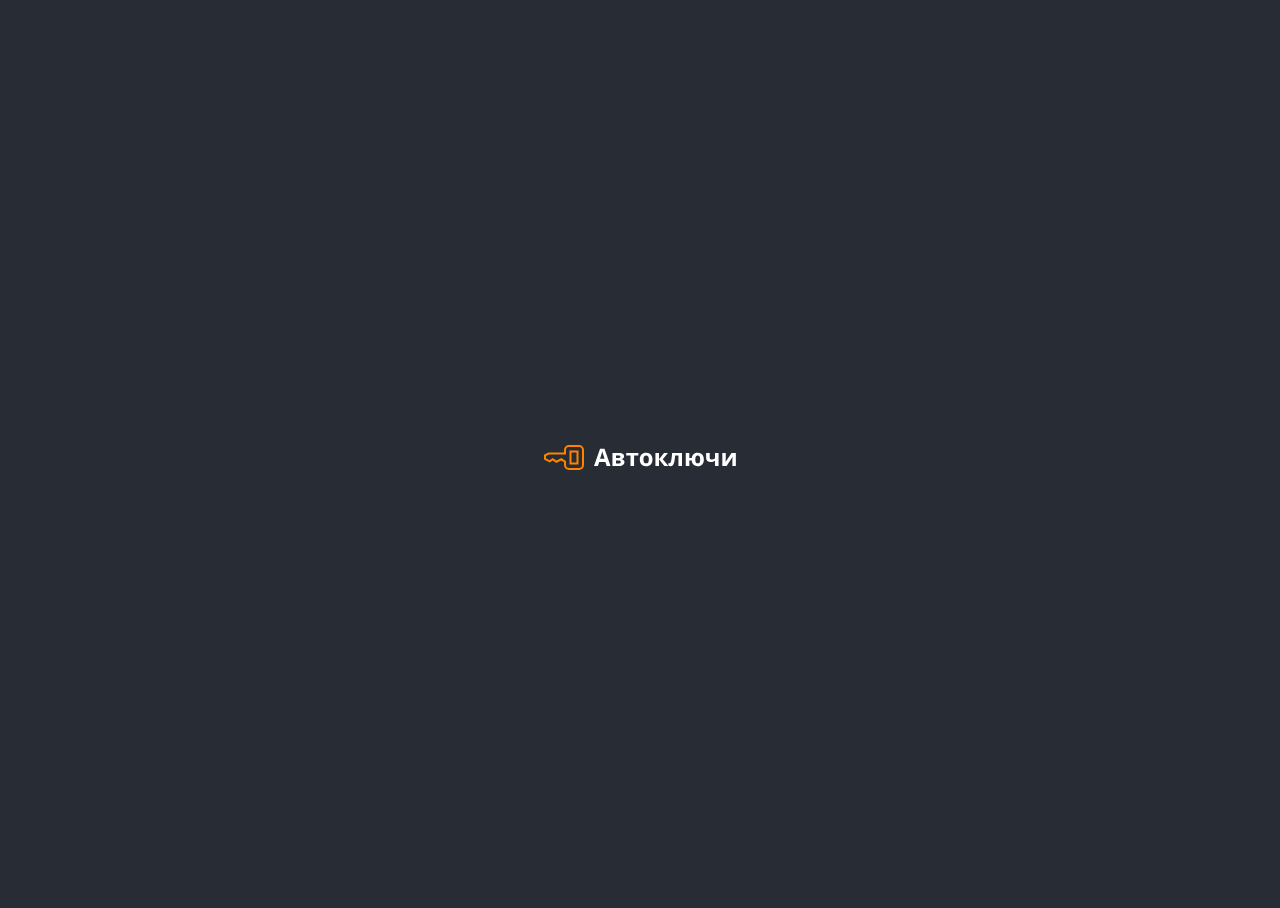
==== commit 20b895f1: "added 2 projects" ====
--- a/index.html
+++ b/index.html
@@ -2,1085 +2,26 @@
 <html lang="ru">
 <head>
   <meta charset="UTF-8">
-  <meta name="viewport" content="width=device-width">
-  <link rel="shortcut icon" href="images/favicon.ico" type="image/x-icon">
+  <meta name="viewport" content="width=device-width, user-scalable=no, initial-scale=1.0, maximum-scale=1.0, minimum-scale=1.0">
   <meta http-equiv="X-UA-Compatible" content="ie=edge">
-  <link rel="stylesheet" href="css/libs.min.css">
-  <link rel="stylesheet" href="css/main.min.css">
-  <title>Главная</title>
+  <title>Примеры работ</title>
+
+  <style>
+    html {
+      height: 100%;
+    }
+    body {
+      display: flex;
+      height: 100%;
+      align-items: center;
+      justify-content: center;
+      background-color: #282c34;
+    }
+  </style>
 </head>
-
 <body>
-  <div class="site-container">
-    <!--HEADER :: START-->
-<header class="header">
-  <div class="container">
-    <div class="header__top top-header">
-      <a class="top-header__logo logo" href="" data-da="bottom-header__top,0,650">
-        <img class="logo__img" src="images/icons/logo.svg" alt="Автоключи">
-        <span class="logo__info">
-        Изготовление автоключей
-        <span>Скорая техпомощь на дорогах</span>
-      </span>
-      </a>
-      <div class="top-header__actions" data-da="top-header,0,650">
-        <select class="top-header__select">
-          <option>Екатеринбург</option>
-          <option>Озёрск</option>
-          <option>Челябинск</option>
-        </select>
-        <a class="top-header__login modal-login" href="#logon-modal" data-da="top-header,last,650">
-          <svg class="top-header__login-icon" viewBox="0 0 17 18" fill="none" xmlns="http://www.w3.org/2000/svg">
-            <path
-                d="M12.3 5C12.3 7.44602 10.5311 9.3 8.5 9.3C6.46887 9.3 4.7 7.44602 4.7 5C4.7 2.55398 6.46887 0.7 8.5 0.7C10.5311 0.7 12.3 2.55398 12.3 5Z"
-                stroke="#7B7B7B" stroke-width="1.4"/>
-            <path d="M7 9.7H10C13.4794 9.7 16.3 12.5206 16.3 16V17.3H0.7V16C0.7 12.5206 3.52061 9.7 7 9.7Z" stroke="#7B7B7B"
-                  stroke-width="1.4"/>
-          </svg>
-          Вход | Регистрация
-        </a>
-      </div>
-      <div class="top-header__contacts" data-da="bottom-header__top,1,650">
-        <a class="top-header__phone modal-btn" href="#call">
-          +7 (495) 135-15-11
-          <span class="top-header__label">Круглосуточно</span>
-        </a>
-        <a class="top-header__btn btn btn--clear modal-btn" href="#consultation">Консультация мастера</a>
-      </div>
-    </div>
-  </div>
-  <div class="header__bottom">
-    <div class="container">
-      <div class="bottom-header">
-        <div class="bottom-header__top">
-          <nav class="bottom-header__menu">
-            <ul class="bottom-header__list">
-              <li class="bottom-header__item" data-da="bottom-header__cat-menu,0,650">
-                <a class="bottom-header__link bottom-header__link--menu" href="#">Каталог ключей</a>
-              </li>
-              <li class="bottom-header__item" data-da="bottom-header__dropdown-list,0,650"><a class="bottom-header__link" href="#">о нас</a>
-              </li>
-              <li class="bottom-header__item" data-da="bottom-header__dropdown-list,0,750"><a class="bottom-header__link" href="#">оплата и
-                доставка</a></li>
-              <li class="bottom-header__item" data-da="bottom-header__dropdown-list,0,850"><a class="bottom-header__link" href="#">цены</a>
-              </li>
-              <li class="bottom-header__item" data-da="bottom-header__dropdown-list,first,950"><a class="bottom-header__link"
-                                                                                                  href="#">блог</a></li>
-              <li class="bottom-header__item" data-da="bottom-header__dropdown-list,last,950"><a class="bottom-header__link" href="#">контакты</a>
-              </li>
-            </ul>
-          </nav>
-          <nav class="bottom-header__dropdown" data-da="bottom-header__bottom,last,650">
-            <button class="bottom-header__dropdown-btn" type="button">Еще</button>
-            <ul class="bottom-header__dropdown-list"></ul>
-          </nav>
-          <div class="bottom-header__cart cart" data-da="top-header,1,650">
-            <a class="cart__btn" href="#">
-              <svg class="cart__icon" viewBox="0 0 30 26" fill="none" xmlns="http://www.w3.org/2000/svg">
-                <path
-                    d="M1 1L5.87911 1.69702C6.72834 1.81833 7.40562 2.46772 7.56253 3.3111L7.96977 5.5M7.96977 5.5L9.54574 15.511C9.69884 16.4835 10.5369 17.2 11.5214 17.2H23.7384C24.6562 17.2 25.4561 16.5754 25.6787 15.6851L28 6.4L7.96977 5.5Z"
-                    stroke="#2C2C2C" stroke-width="2"/>
-                <circle cx="12.7" cy="22.6004" r="1.7" stroke="#2C2C2C" stroke-width="2"/>
-                <circle cx="22.6" cy="22.6004" r="1.7" stroke="#2C2C2C" stroke-width="2"/>
-                <path
-                    d="M1 1L5.87911 1.69702C6.72834 1.81833 7.40562 2.46772 7.56253 3.3111L7.96977 5.5M7.96977 5.5L9.54574 15.511C9.69884 16.4835 10.5369 17.2 11.5214 17.2H23.7384C24.6562 17.2 25.4561 16.5754 25.6787 15.6851L28 6.4L7.96977 5.5Z"
-                    stroke="#2C2C2C" stroke-width="2"/>
-              </svg>
-              <span class="cart__counter">3</span>
-            </a>
-            <a class="cart__total rub" href="#">234</a>
-          </div>
-        </div>
-        <div class="bottom-header__bottom">
-          <!--          Adaptive menu box -->
-          <ul class="bottom-header__cat-menu"></ul>
-        </div>
-      </div>
-    </div>
-  </div>
-</header>
-<header class="scroll-header">
-  <div class="container">
-    <div class="scroll-header__inner">
-      <a class="scroll-header__logo logo" href=""><img class="logo__img" src="images/icons/logo.svg" alt="Автоключи"></a>
-      <div class="scroll-header__cart cart">
-        <a class="cart__btn" href="#">
-          <svg class="cart__icon" viewBox="0 0 30 26" fill="none" xmlns="http://www.w3.org/2000/svg">
-            <path
-                d="M1 1L5.87911 1.69702C6.72834 1.81833 7.40562 2.46772 7.56253 3.3111L7.96977 5.5M7.96977 5.5L9.54574 15.511C9.69884 16.4835 10.5369 17.2 11.5214 17.2H23.7384C24.6562 17.2 25.4561 16.5754 25.6787 15.6851L28 6.4L7.96977 5.5Z"
-                stroke="#2C2C2C" stroke-width="2"/>
-            <circle cx="12.7" cy="22.6004" r="1.7" stroke="#2C2C2C" stroke-width="2"/>
-            <circle cx="22.6" cy="22.6004" r="1.7" stroke="#2C2C2C" stroke-width="2"/>
-            <path
-                d="M1 1L5.87911 1.69702C6.72834 1.81833 7.40562 2.46772 7.56253 3.3111L7.96977 5.5M7.96977 5.5L9.54574 15.511C9.69884 16.4835 10.5369 17.2 11.5214 17.2H23.7384C24.6562 17.2 25.4561 16.5754 25.6787 15.6851L28 6.4L7.96977 5.5Z"
-                stroke="#2C2C2C" stroke-width="2"/>
-          </svg>
-          <span class="cart__counter">3</span>
-        </a>
-        <a class="cart__total rub" href="#">234</a>
-      </div>
-      <a class="scroll-header__login modal-login" href="#logon-modal">
-        <svg class="scroll-header__login-icon" viewBox="0 0 17 18" fill="none" xmlns="http://www.w3.org/2000/svg">
-          <path
-              d="M12.3 5C12.3 7.44602 10.5311 9.3 8.5 9.3C6.46887 9.3 4.7 7.44602 4.7 5C4.7 2.55398 6.46887 0.7 8.5 0.7C10.5311 0.7 12.3 2.55398 12.3 5Z"
-              stroke="#7B7B7B" stroke-width="1.4"/>
-          <path d="M7 9.7H10C13.4794 9.7 16.3 12.5206 16.3 16V17.3H0.7V16C0.7 12.5206 3.52061 9.7 7 9.7Z" stroke="#7B7B7B"
-                stroke-width="1.4"/>
-        </svg>
-      </a>
-      <a class="scroll-header__phone modal-btn" href="#call">
-        <img src="images/icons/header-phone.svg" alt="Позвонить">
-      </a>
-    </div>
-  </div>
-</header>
-
-    <main class="main">
-      <section class="hero">
-  <video class="hero__video" autoplay muted loop poster="images/hero/hero-bg.jpg">
-    <source src="video/hero-video-bg.webm" type="video/webm">
-    <source src="video/hero-video-bg_1.mp4" type="video/mp4">
-  </video>
-  <div class="container">
-    <div class="hero__menu-wrapper">
-      <nav class="hero__menu">
-        <span class="hero__menu-line"></span>
-        <ul class="hero__menu-list">
-          <li class="hero__menu-item"><a class="hero__menu-link" href="">Изготовление ключей</a></li>
-          <li class="hero__menu-item"><a class="hero__menu-link" href="">Ремонт ключей</a></li>
-          <li class="hero__menu-item"><a class="hero__menu-link" href="">Программирование ключей авто</a></li>
-          <li class="hero__menu-item"><a class="hero__menu-link" href="">Ремонт брелков</a></li>
-          <li class="hero__menu-item"><a class="hero__menu-link" href="">Отключение и ремонт иммо</a></li>
-        </ul>
-      </nav>
-      <div class="hero__angle-right"></div>
-    </div>
-
-    <div class="hero__content">
-      <div class="filter">
-        <div class="filter__tab-slider">
-          <div class="filter__tab _auto _active">
-            <svg class="filter__auto-icon" viewBox="0 0 30 14" fill="none" xmlns="http://www.w3.org/2000/svg">
-              <path
-                  d="M27.9656 3.32756L22.2497 1.03678C21.2981 0.655156 20.2957 0.461914 19.27 0.461914H15.7663C14.5111 0.461914 13.2558 0.7625 12.1368 1.33186L6.95766 3.96559L3.24234 4.50729C2.34176 4.6386 1.5184 5.09012 0.922734 5.77906C0.327598 6.46748 0 7.34785 0 8.25764V10.4503C0 10.789 0.274863 11.0638 0.613477 11.0638H3.24539C3.37729 11.6607 3.67975 12.2067 4.12635 12.6423C4.7202 13.2196 5.50365 13.538 6.33246 13.538C7.16068 13.538 7.94414 13.2196 8.53799 12.6423C8.98523 12.2061 9.28828 11.6588 9.41959 11.0638H20.4153C20.5472 11.6607 20.8496 12.2067 21.2969 12.6417C21.8902 13.2196 22.6736 13.538 23.5018 13.538C24.3306 13.538 25.114 13.2196 25.7073 12.6423C26.1546 12.2067 26.457 11.6607 26.5889 11.0638H29.3865C29.7251 11.0638 29.9999 10.7889 29.9999 10.4503V6.33494C30 5.00363 29.2013 3.82332 27.9656 3.32756ZM21.7932 2.17543L26.2055 3.94414H22.8761L21.4104 2.03557C21.5387 2.07852 21.6663 2.12516 21.7932 2.17543ZM16.3417 1.68893H19.27C19.3816 1.68893 19.4927 1.69139 19.6031 1.69689L21.3288 3.94414H16.3417V1.68893ZM12.6926 2.42574C13.4466 2.0423 14.273 1.80307 15.1147 1.72145V3.94414H9.70676L12.6926 2.42574ZM3.32455 5.73799C3.07242 6.59135 2.31967 7.23184 1.40801 7.31897C1.72758 6.51717 2.44354 5.90059 3.32455 5.73799ZM6.33188 12.311C5.26318 12.311 4.39693 11.4448 4.39693 10.3761C4.39693 9.30741 5.26318 8.44116 6.33188 8.44116C7.40057 8.44116 8.26682 9.30741 8.26682 10.3761C8.26688 11.4448 7.40063 12.311 6.33188 12.311ZM23.5025 12.311C22.4338 12.311 21.5669 11.4448 21.5669 10.3761C21.5669 9.30741 22.4338 8.44116 23.5025 8.44116C24.5712 8.44116 25.4374 9.30741 25.4374 10.3761C25.4374 11.4448 24.5712 12.311 23.5025 12.311ZM28.773 9.8368H26.6171C26.3601 8.34969 25.062 7.21408 23.5018 7.21408C21.9423 7.21408 20.6442 8.34969 20.3871 9.8368H9.44783C9.19078 8.34969 7.89199 7.21408 6.33252 7.21408C4.7724 7.21408 3.47426 8.34969 3.21721 9.8368H1.22701V8.55582C2.96508 8.53989 4.39939 7.2319 4.6135 5.54721L7.19326 5.17115H22.5737C22.5737 5.17115 22.5737 5.17115 22.5742 5.17115C22.5742 5.17115 22.5742 5.17115 22.5748 5.17115H26.457V5.9699C26.457 7.09262 27.3705 8.0061 28.4926 8.0061H28.773V9.8368ZM28.773 6.77914H28.4926C28.0472 6.77914 27.684 6.41598 27.684 5.96996V5.17121H28.4037C28.6386 5.50373 28.773 5.90615 28.773 6.335V6.77914Z"/>
-            </svg>
-            <span>Авто</span>
-          </div>
-          <div class="filter__tab">
-            <svg class="filter__moto-icon" viewBox="0 0 22 15" fill="none" xmlns="http://www.w3.org/2000/svg">
-              <path
-                  d="M12.6335 8.58948e-05V1.28922H14.657V3.01523H12.7065L11.9776 4.20523H5.81686C5.03496 3.45178 3.97435 3.01523 2.87867 3.01523H0V7.46767H2.19354L3.04411 8.53954C1.73947 8.93621 0.787143 10.1501 0.787143 11.5827C0.787143 13.3364 2.21382 14.763 3.96747 14.763C5.43029 14.763 6.68079 13.7641 7.04235 12.399H14.5641L14.5653 11.7556C14.5674 10.6692 14.9715 9.67501 15.6362 8.91395L16.289 9.65937C15.8818 10.1939 15.6393 10.8604 15.6393 11.5827C15.6393 13.3364 17.066 14.763 18.8196 14.763C20.5733 14.763 22 13.3364 22 11.5827C22 9.82906 20.5733 8.40238 18.8196 8.40238C18.2534 8.40238 17.7217 8.55179 17.2607 8.81224L16.6181 8.07851C17.2826 7.6647 18.066 7.42518 18.904 7.42518C19.0602 7.42518 19.2194 7.43386 19.3772 7.45096L20.0912 7.52835V3.85368C20.0912 1.72877 18.3625 0 16.2375 0L12.6335 8.58948e-05ZM11.188 5.49436L10.5168 6.59021H7.71579L6.86909 5.49436H11.188ZM3.96752 13.4739C2.92469 13.4739 2.07632 12.6256 2.07632 11.5828C2.07632 10.5429 2.91984 9.69667 3.95845 9.69177L5.80749 12.0219C5.60974 12.8571 4.85452 13.4739 3.96752 13.4739ZM13.3141 11.1099H6.72948L2.81628 6.17854H1.28913V4.30436H2.87872C3.78158 4.30436 4.65015 4.73089 5.20216 5.44537L7.08274 7.87938H11.2389L13.4287 4.30436H15.9462V1.28922H16.2376C17.6161 1.28922 18.7434 2.38253 18.7994 3.7475H17.6079V5.03663H18.8021V6.13703C15.9682 6.1877 13.6357 8.34755 13.3141 11.1099ZM18.8197 13.4739C17.7769 13.4739 16.9285 12.6256 16.9285 11.5828C16.9285 11.2491 17.0157 10.9355 17.168 10.6631L18.4191 12.0918L19.3889 11.2425L18.1413 9.81785C18.352 9.73659 18.5806 9.69156 18.8196 9.69156C19.8625 9.69156 20.7108 10.5399 20.7108 11.5828C20.7108 12.6256 19.8625 13.4739 18.8197 13.4739Z"/>
-            </svg>
-            <span>Мото</span></div>
-        </div>
-        <div class="filter__content-box">
-          <form class="filter__tab-content _active">
-            <select class="filter__select" name="mark" data-placeholder="Марка автомобиля">
-              <option value=""></option>
-              <option value="1">Acura</option>
-              <option value="2">BMW</option>
-              <option value="3">LADA</option>
-              <option value="4">Bugatti</option>
-              <option value="5">Volkswagen</option>
-              <option value="6">Toyota</option>
-              <option value="7">Mercedes</option>
-              <option value="8">Hyundai</option>
-              <option value="9">Mitsubishi</option>
-            </select>
-            <select class="filter__select" name="model" data-placeholder="Модель">
-              <option value=""></option>
-              <option value="1">A 45</option>
-              <option value="2">Z 4</option>
-              <option value="3">2105</option>
-              <option value="4">RAV4</option>
-              <option value="5">Eclipse</option>
-              <option value="6">Solaris</option>
-              <option value="7">i 40</option>
-            </select>
-            <select class="filter__select" name="year" data-placeholder="Год выпуска">
-              <option value=""></option>
-              <option value="1">2020</option>
-              <option value="2">2019</option>
-              <option value="3">2018</option>
-              <option value="4">2017</option>
-              <option value="5">2016</option>
-              <option value="6">2015</option>
-              <option value="7">2014</option>
-              <option value="8">2013</option>
-            </select>
-            <div class="filter__input-wrapper">
-              <input class="filter__input" type="text" placeholder="Или введите VIN..." pattern="[A-Za-z]^[ 0-9]+$">
-              <button class="filter__input-clear" type="reset"></button>
-            </div>
-            <button class="filter__btn btn btn--clear" type="submit">
-                          <span class="filter__btn-text">применить
-                          <svg class="filter__btn-icon" viewBox="0 0 14 10" fill="none" xmlns="http://www.w3.org/2000/svg">
-                              <line x1="14" y1="1" x2="-1.03318e-07" y2="0.999999" stroke="#333" stroke-width="2"/>
-                              <path d="M13 5L1 5" stroke="#333" stroke-width="2"/>
-                              <path d="M10 9L4 9" stroke="#333" stroke-width="2"/>
-                          </svg>
-                          </span>
-            </button>
-
-          </form>
-          <form class="filter__tab-content">
-            <select class="filter__select" name="mark" data-placeholder="Марка мотоцикла">
-              <option value=""></option>
-              <option value="1">Harley-Davidson</option>
-              <option value="2">BMW</option>
-              <option value="3">Kawasaki</option>
-              <option value="4">Yamaha</option>
-              <option value="5">Ducati</option>
-              <option value="6">Honda</option>
-              <option value="7">Vespa</option>
-              <option value="8">Husqvarna</option>
-            </select>
-            <select class="filter__select" name="model" data-placeholder="Модель">
-              <option value=""></option>
-              <option value="1">X6 Hustler</option>
-              <option value="2">GSX-R</option>
-              <option value="3">Hayabusa</option>
-              <option value="4">Burgman Fuel-Cell</option>
-              <option value="5">Eclipse</option>
-              <option value="6">Solaris</option>
-              <option value="7">i 40</option>
-            </select>
-            <select class="filter__select" name="year" data-placeholder="Год выпуска">
-              <option value=""></option>
-              <option value="1">2020</option>
-              <option value="2">2019</option>
-              <option value="3">2018</option>
-              <option value="4">2017</option>
-              <option value="5">2016</option>
-              <option value="6">2015</option>
-              <option value="7">2014</option>
-              <option value="8">2013</option>
-            </select>
-            <div class="filter__input-wrapper">
-              <input class="filter__input" type="text" placeholder="Или введите VIN..." pattern="[A-Za-z]^[ 0-9]+$">
-              <button class="filter__input-clear" type="reset"></button>
-            </div>
-            <button class="filter__btn btn btn--clear" type="submit">
-              <span class="filter__btn-text">применить
-                <svg class="filter__btn-icon" viewBox="0 0 14 10" fill="none" xmlns="http://www.w3.org/2000/svg">
-                  <line x1="14" y1="1" x2="-1.03318e-07" y2="0.999999" stroke="#333" stroke-width="2"/>
-                  <path d="M13 5L1 5" stroke="#333" stroke-width="2"/>
-                  <path d="M10 9L4 9" stroke="#333" stroke-width="2"/>
-                </svg>
-              </span>
-            </button>
-          </form>
-        </div>
-      </div>
-      <div class="hero__info">
-        <h1 class="hero__title">Изготовление автомобильных ключей в Москве с выездом</h1>
-        <ul class="hero__list">
-          <li class="hero__item">Срочный выезд к клиенту</li>
-          <li class="hero__item hero__item--opening">Вскрытие авто без повреждений</li>
-          <li class="hero__item hero__item--help">Помощь при полной утере ключей</li>
-        </ul>
-        <a class="hero__btn btn modal-btn" href="#call">Позвонить мне</a>
-      </div>
-    </div>
-  </div>
-
-</section>
-      <section class="benefits">
-  <div class="container">
-    <div class="benefits__inner">
-      <div class="benefits__item">
-        <svg class="benefits__image">
-          <use xlink:href="images/svgSprite.svg#benefits-shield"></use>
-        </svg>
-        <h3 class="benefits__title">безопасность</h3>
-        <ul class="benefits__list">
-          <li class="benefits__list-item">Делаем ключи при Вас</li>
-          <li class="benefits__list-item">Обязательно предъявление ПТС или СТС</li>
-          <li class="benefits__list-item">Документальное оформление услуги</li>
-        </ul>
-      </div>
-      <div class="benefits__item">
-        <svg class="benefits__image">
-          <use xlink:href="images/svgSprite.svg#benefits-house"></use>
-        </svg>
-        <h3 class="benefits__title">мастерская в городе</h3>
-        <ul class="benefits__list">
-          <li class="benefits__list-item">Комфортный офис: wifi, парковка, кофе, чай</li>
-          <li class="benefits__list-item">Помощь с эвакуацией автомобиля к нам</li>
-          <li class="benefits__list-item">Курьерская доставка ключей из мастерской</li>
-        </ul>
-      </div>
-      <div class="benefits__item">
-        <svg class="benefits__image">
-          <use xlink:href="images/svgSprite.svg#benefits-like"></use>
-        </svg>
-        <h3 class="benefits__title">качество услуг</h3>
-        <ul class="benefits__list">
-          <li class="benefits__list-item">Заготовки под любые марки авто в наличии!</li>
-          <li class="benefits__list-item">Автоматические станки с ЧПУз</li>
-          <li class="benefits__list-item">Сертифицированные мастера</li>
-        </ul>
-      </div>
-      <div class="benefits__item">
-        <svg class="benefits__image">
-          <use xlink:href="images/svgSprite.svg#benefits-document"></use>
-        </svg>
-        <h3 class="benefits__title">фирменная гарантия</h3>
-        <ul class="benefits__list">
-          <li class="benefits__list-item">На услугу – пожизненная гарантия</li>
-          <li class="benefits__list-item">На электронные компоненты и чипы – 1,5 года</li>
-          <li class="benefits__list-item">На корпус ключа – 1 год</li>
-        </ul>
-      </div>
-    </div>
-  </div>
-</section>
-      <section class="duplicate">
-  <div class="container">
-    <div class="duplicate__inner">
-      <aside class="duplicate__info">
-        <h1 class="duplicate__title">изготовление дубликатов ключей в москве</h1>
-        <p class="duplicate__text">Организация оказывает услуги по изготовлению автомобильных ключей (продажа заготовки и нарезка лезвия, прошивка чипа) и прошивке системы иммобилайзера автомобиля – устранение ошибок, удаление и добавление ключей. </p>
-        <h4 class="duplicate__caption">Изготовление автомобильных ключей требует:</h4>
-        <ul class="duplicate__list">
-          <li class="duplicate__item">высокого качества исполнения – ключ должен работать и открывать все, что должен. </li>
-          <li class="duplicate__item">чип должен быть прописан в иммобилайзер автомобиля для того, чтобы двигатель не блокировался при провороте зажигания;</li>
-        </ul>
-        <a class="duplicate__btn btn btn--clear modal-btn" href="#consultation">задать вопрос</a>
-      </aside>
-      <div class="duplicate__slider">
-        <div class="duplicate__slider-body swiper">
-          <div class="duplicate__slide">
-            <div class="duplicate__image ibg">
-              <img src="images/slider-image1.jpg" alt="изготовление дубликатов ключей">
-            </div>
-          </div>
-          <div class="duplicate__slide">
-            <div class="duplicate__image ibg">
-              <img src="images/slider-image3.jpg" alt="изготовление дубликатов ключей">
-            </div>
-          </div>
-          <div class="duplicate__slide">
-            <div class="duplicate__image ibg">
-              <img src="images/slider-image2.jpg" alt="изготовление дубликатов ключей">
-            </div>
-          </div>
-          <div class="duplicate__slide">
-            <div class="duplicate__image ibg">
-              <img src="images/slider-image3.jpg" alt="изготовление дубликатов ключей">
-            </div>
-          </div>
-          <div class="duplicate__slide">
-            <div class="duplicate__image ibg">
-              <img src="images/slider-image4.jpg" alt="изготовление дубликатов ключей">
-            </div>
-          </div>
-          <div class="duplicate__slide">
-            <div class="duplicate__image ibg">
-              <img src="images/slider-image2.jpg" alt="изготовление дубликатов ключей">
-            </div>
-          </div>
-        </div>
-        <div class="slider-control">
-          <svg class="slider-control__arrow slider-control__prev" width="12" height="20" viewBox="0 0 12 20" fill="none" xmlns="http://www.w3.org/2000/svg">
-            <path d="M10.5869 1L1.58691 10L10.5869 19" stroke="black" stroke-width="2"/>
-          </svg>
-          <div class="slider-control__count"></div>
-          <svg class="slider-control__arrow slider-control__next" width="12" height="20" viewBox="0 0 12 20" fill="none" xmlns="http://www.w3.org/2000/svg">
-            <path d="M10.5869 1L1.58691 10L10.5869 19" stroke="black" stroke-width="2"/>
-          </svg>
-        </div>
-      </div>
-    </div>
-  </div>
-</section>
-      <section class="brands">
-  <div class="container">
-    <header class="brands__header">
-      <h1 class="brands__title">
-        Бренды машин и мотоциклов
-      </h1>
-      <div class="slider-control" data-da="brands,last,768">
-        <svg class="slider-control__arrow slider-control__prev" width="12" height="20" viewBox="0 0 12 20" fill="none" xmlns="http://www.w3.org/2000/svg">
-          <path d="M10.5869 1L1.58691 10L10.5869 19" stroke="black" stroke-width="2"/>
-        </svg>
-        <div class="slider-control__count"></div>
-        <svg class="slider-control__arrow slider-control__next" width="12" height="20" viewBox="0 0 12 20" fill="none" xmlns="http://www.w3.org/2000/svg">
-          <path d="M10.5869 1L1.58691 10L10.5869 19" stroke="black" stroke-width="2"/>
-        </svg>
-      </div>
-    </header>
-  </div>
-  <div class="brands__slider swiper">
-    <div class="brands__slide">
-      <div class="brands__image">
-        <img src="images/icons/brands/01.svg" alt="Honda">
-      </div>
-    </div>
-    <div class="brands__slide">
-      <div class="brands__image">
-        <img src="images/icons/brands/02.svg" alt="Honda">
-      </div>
-    </div>
-    <div class="brands__slide">
-      <div class="brands__image">
-        <img src="images/icons/brands/03.svg" alt="Hyundai">
-      </div>
-    </div>
-    <div class="brands__slide">
-      <div class="brands__image">
-        <img src="images/icons/brands/04.svg" alt="Honda">
-      </div>
-    </div>
-    <div class="brands__slide">
-      <div class="brands__image">
-        <img src="images/icons/brands/05.svg" alt="Honda">
-      </div>
-    </div>
-    <div class="brands__slide">
-      <div class="brands__image">
-        <img src="images/icons/brands/06.svg" alt="Honda">
-      </div>
-    </div>
-    <div class="brands__slide">
-      <div class="brands__image">
-        <img src="images/icons/brands/07.svg" alt="Honda">
-      </div>
-    </div>
-    <div class="brands__slide">
-      <div class="brands__image">
-        <img src="images/icons/brands/01.svg" alt="Honda">
-      </div>
-    </div>
-    <div class="brands__slide">
-      <div class="brands__image">
-        <img src="images/icons/brands/02.svg" alt="Honda">
-      </div>
-    </div>
-    <div class="brands__slide">
-      <div class="brands__image">
-        <img src="images/icons/brands/03.svg" alt="Honda">
-      </div>
-    </div>
-  </div>
-</section>
-      <section class="about">
-  <div class="container">
-    <h1 class="about__title">как мы работаем:</h1>
-    <div class="about__items">
-      <div class="about__item">
-        <div class="about__image">
-          <img src="images/icons/about/about-doc.svg" alt="Заявка">
-        </div>
-        <h3 class="about__caption">
-          Вы оставляете заявку
-          <span class="about__counter"></span>
-        </h3>
-        <p class="about__text">
-          Вы размещаете заявку на сайте или по телефону
-        </p>
-      </div>
-      <div class="about__item">
-        <div class="about__image">
-          <img src="images/icons/about/about-wrench.svg" alt="Мастерская">
-        </div>
-        <h3 class="about__caption">
-          Выезд или запись в мастерскую
-          <span class="about__counter"></span>
-        </h3>
-        <p class="about__text">
-          Немедленно выезжаем к Вам или назначаем встречу в нашей мастерской
-        </p>
-      </div>
-      <div class="about__item">
-        <div class="about__image">
-          <img src="images/icons/about/about-key.svg" alt="Изготовление ключа">
-        </div>
-        <h3 class="about__caption">
-          Изготовление ключа и прошивка
-          <span class="about__counter"></span>
-        </h3>
-        <p class="about__text">
-          При Вас изготавливаем ключ и программируем автомобиль
-        </p>
-      </div>
-      <div class="about__item">
-        <div class="about__image">
-          <img src="images/icons/about/about-autokey.svg" alt="Тестирование ключа">
-        </div>
-        <h3 class="about__caption">
-          Тестирование ключа на автомобиле
-          <span class="about__counter"></span>
-        </h3>
-        <p class="about__text">
-          Тестируем новый ключ при Вас
-        </p>
-      </div>
-      <div class="about__item">
-        <div class="about__image">
-          <img src="images/icons/about/about-payment.svg" alt="Оплата">
-        </div>
-        <h3 class="about__caption">
-          Оплата услуг
-          <span class="about__counter"></span>
-        </h3>
-        <p class="about__text">
-          Оплачиваете услугу любым удобным для Вас способом
-        </p>
-      </div>
-      <div class="about__item">
-        <div class="about__image">
-          <img src="images/icons/about/about-warranty.svg" alt="Гарантия">
-        </div>
-        <h3 class="about__caption">
-          Гарантия на работы и материалы
-          <span class="about__counter"></span>
-        </h3>
-        <p class="about__text">
-          При Вас изготавливаем ключ и программируем автомобиль
-        </p>
-      </div>
-    </div>
-    <a class="about__btn btn modal-btn" href="#appointment">Запись в мастерскую</a>
-    <a class="about__btn btn btn--clear modal-btn" href="#call">Вызвать мастера</a>
-  </div>
-</section>
-      <section class="info">
-  <div class="container">
-    <header class="info__header">
-      <h1 class="info__title">изготовление автомобильных ключей: выберите свой случай - блог</h1>
-      <div class="slider-control" data-da="info__footer,last,768">
-        <svg class="slider-control__arrow slider-control__prev blog-prev" width="12" height="20" viewBox="0 0 12 20" fill="none" xmlns="http://www.w3.org/2000/svg">
-          <path d="M10.5869 1L1.58691 10L10.5869 19" stroke="black" stroke-width="2"/>
-        </svg>
-        <div class="slider-control__count blog-count"></div>
-        <svg class="slider-control__arrow slider-control__next blog-next" width="12" height="20" viewBox="0 0 12 20" fill="none" xmlns="http://www.w3.org/2000/svg">
-          <path d="M10.5869 1L1.58691 10L10.5869 19" stroke="black" stroke-width="2"/>
-        </svg>
-      </div>
-      <a data-da="info__footer,first,768" class="info__btn btn btn--clear" href="">все статьи</a>
-    </header>
-    <div class="info__slider blog-slider swiper">
-      <div class="info__slide">
-        <article class="poster">
-          <a class="poster__image" href="#">
-            <img src="images/articles/01.jpg" alt="Потерял ключи?">
-          </a>
-          <div class="poster__body">
-            <div class="poster__counter">1</div>
-            <h3 class="poster__caption">потеряли все ключи от а/м</h3>
-          </div>
-          <footer class="poster__footer">
-            <a class="poster__link" href="">выбрать</a>
-          </footer>
-        </article>
-      </div>
-      <div class="info__slide">
-        <article class="poster">
-          <a class="poster__image" href="#">
-            <img src="images/articles/02.jpg" alt="Потерял ключи?">
-          </a>
-          <div class="poster__body">
-            <div class="poster__counter">2</div>
-            <h3 class="poster__caption">машина не реагирует на ключ? Звездец!!!!! </h3>
-          </div>
-          <footer class="poster__footer">
-            <a class="poster__link" href="">выбрать</a>
-          </footer>
-        </article>
-      </div>
-      <div class="info__slide">
-        <article class="poster">
-          <a class="poster__image" href="#">
-            <img src="images/articles/03.jpg" alt="Потерял ключи?">
-          </a>
-          <div class="poster__body">
-            <div class="poster__counter">3</div>
-            <h3 class="poster__caption">Ремонт замка машины</h3>
-          </div>
-          <footer class="poster__footer">
-            <a class="poster__link" href="">выбрать</a>
-          </footer>
-        </article>
-      </div>
-      <div class="info__slide">
-        <article class="poster">
-          <a class="poster__image" href="#">
-            <img src="images/articles/04.jpg" alt="Потерял ключи?">
-          </a>
-          <div class="poster__body">
-            <div class="poster__counter">4</div>
-            <h3 class="poster__caption">потеряли все ключи от а/м</h3>
-          </div>
-          <footer class="poster__footer">
-            <a class="poster__link" href="">выбрать</a>
-          </footer>
-        </article>
-      </div>
-      <div class="info__slide">
-        <article class="poster">
-          <a class="poster__image" href="#">
-            <img src="images/articles/01.jpg" alt="Потерял ключи?">
-          </a>
-          <div class="poster__body">
-            <div class="poster__counter">5</div>
-            <h3 class="poster__caption">потеряли все ключи от а/м</h3>
-          </div>
-          <footer class="poster__footer">
-            <a class="poster__link" href="">выбрать</a>
-          </footer>
-        </article>
-      </div>
-      <div class="info__slide">
-        <article class="poster">
-          <a class="poster__image" href="#">
-            <img src="images/articles/02.jpg" alt="Потерял ключи?">
-          </a>
-          <div class="poster__body">
-            <div class="poster__counter">6</div>
-            <h3 class="poster__caption">машина не реагирует на ключ? Звездец!!!!! </h3>
-          </div>
-          <footer class="poster__footer">
-            <a class="poster__link" href="">выбрать</a>
-          </footer>
-        </article>
-      </div>
-      <div class="info__slide">
-        <article class="poster">
-          <a class="poster__image" href="#">
-            <img src="images/articles/03.jpg" alt="Потерял ключи?">
-          </a>
-          <div class="poster__body">
-            <div class="poster__counter">7</div>
-            <h3 class="poster__caption">Ремонт замка машины</h3>
-          </div>
-          <footer class="poster__footer">
-            <a class="poster__link" href="">выбрать</a>
-          </footer>
-        </article>
-      </div>
-      <div class="info__slide">
-        <article class="poster">
-          <a class="poster__image" href="#">
-            <img src="images/articles/04.jpg" alt="Потерял ключи?">
-          </a>
-          <div class="poster__body">
-            <div class="poster__counter">8</div>
-            <h3 class="poster__caption">потеряли все ключи от а/м</h3>
-          </div>
-          <footer class="poster__footer">
-            <a class="poster__link" href="">выбрать</a>
-          </footer>
-        </article>
-      </div>
-    </div>
-    <footer class="info__footer"></footer>
-  </div>
-</section>
-      <section class="info info--feedback">
-  <div class="container">
-    <header class="info__header">
-      <h1 class="info__title">Отзывы</h1>
-      <div class="slider-control" data-da="info__footer--feedback,last,768">
-        <svg class="slider-control__arrow slider-control__prev feedback-prev" width="12" height="20" viewBox="0 0 12 20" fill="none" xmlns="http://www.w3.org/2000/svg">
-          <path d="M10.5869 1L1.58691 10L10.5869 19" stroke="black" stroke-width="2"/>
-        </svg>
-        <div class="slider-control__count feedback-count"></div>
-        <svg class="slider-control__arrow slider-control__next feedback-next" width="12" height="20" viewBox="0 0 12 20" fill="none" xmlns="http://www.w3.org/2000/svg">
-          <path d="M10.5869 1L1.58691 10L10.5869 19" stroke="black" stroke-width="2"/>
-        </svg>
-      </div>
-      <a class="info__btn btn btn--clear" data-da="info__footer--feedback,1,500" href="">все отзывы</a>
-    </header>
-    <div class="info__slider feedback-slider swiper">
-      <div class="info__slide">
-        <article class="feedback-item">
-          <div class="feedback-item__avatar">
-            <img src="images/feedback/avatar-01.png" alt="Василий">
-          </div>
-          <h3 class="feedback-item__name">Константин</h3>
-          <div class="feedback-item__city">г. Москва</div>
-          <div class="feedback-item__text">Мы мобильны! Если нет возможности приехать
-            или привезти автомобиль, мы подберем
-            лучший способ для решения вопроса.
-            Мы
-            мобильны! Если нет возможности приехать или
-            привезти автомобиль
-          </div>
-          <time class="feedback-item__date" datetime="2019-09-20">20.09.2019</time>
-        </article>
-      </div>
-      <div class="info__slide">
-        <article class="feedback-item">
-          <div class="feedback-item__avatar">
-            <img src="images/feedback/avatar-02.png" alt="Василий">
-          </div>
-          <h3 class="feedback-item__name">Константин</h3>
-          <div class="feedback-item__city">г. Москва</div>
-          <div class="feedback-item__text">Мы мобильны! Если нет возможности приехать
-            или привезти автомобиль, мы подберем
-            лучший способ для решения вопроса.
-            Мы
-            мобильны! Если нет возможности приехать или
-            привезти автомобиль Мы
-            мобильны! Если нет возможности приехать или
-            привезти автомобиль
-          </div>
-          <time class="feedback-item__date" datetime="2019-09-20">20.09.2019</time>
-        </article>
-      </div>
-      <div class="info__slide">
-        <article class="feedback-item">
-          <div class="feedback-item__avatar">
-            <img src="images/feedback/avatar-03.png" alt="Василий">
-          </div>
-          <h3 class="feedback-item__name">Константин</h3>
-          <div class="feedback-item__city">г. Москва</div>
-          <div class="feedback-item__text">Мы мобильны! Если нет возможности приехать
-            или привезти автомобиль, мы подберем
-            лучший способ для решения вопроса.
-            Мы
-            мобильны! Если нет возможности приехать или
-            привезти автомобиль Мы
-            мобильны! Если нет возможности приехать или
-            привезти автомобиль
-          </div>
-          <time class="feedback-item__date" datetime="2019-09-20">20.09.2019</time>
-        </article>
-      </div>
-      <div class="info__slide">
-        <article class="feedback-item">
-          <div class="feedback-item__avatar">
-            <img src="images/feedback/avatar-01.png" alt="Василий">
-          </div>
-          <h3 class="feedback-item__name">Константин</h3>
-          <div class="feedback-item__city">г. Москва</div>
-          <div class="feedback-item__text">Мы мобильны! Если нет возможности приехать
-            или привезти автомобиль, мы подберем
-            лучший способ для решения вопроса.
-            Мы
-            мобильны! Если нет возможности приехать или
-            привезти автомобиль
-          </div>
-          <time class="feedback-item__date" datetime="2019-09-20">20.09.2019</time>
-        </article>
-      </div>
-      <div class="info__slide">
-        <article class="feedback-item">
-          <div class="feedback-item__avatar">
-            <img src="images/feedback/avatar-02.png" alt="Василий">
-          </div>
-          <h3 class="feedback-item__name">Константин</h3>
-          <div class="feedback-item__city">г. Москва</div>
-          <div class="feedback-item__text">Мы мобильны! Если нет возможности приехать
-            или привезти автомобиль, мы подберем
-            лучший способ для решения вопроса.
-            Мы
-            мобильны! Если нет возможности приехать или
-            привезти автомобиль
-          </div>
-          <time class="feedback-item__date" datetime="2019-09-20">20.09.2019</time>
-        </article>
-      </div>
-      <div class="info__slide">
-        <article class="feedback-item">
-          <div class="feedback-item__avatar">
-            <img src="images/feedback/avatar-03.png" alt="Василий">
-          </div>
-          <h3 class="feedback-item__name">Константин</h3>
-          <div class="feedback-item__city">г. Москва</div>
-          <div class="feedback-item__text">Мы мобильны! Если нет возможности приехать
-            или привезти автомобиль, мы подберем
-            лучший способ для решения вопроса.
-            Мы
-            мобильны! Если нет возможности приехать или
-            привезти автомобиль
-          </div>
-          <time class="feedback-item__date" datetime="2019-09-20">20.09.2019</time>
-        </article>
-      </div>
-    </div>
-    <footer class="info__footer info__footer--feedback">
-      <a class="info__btn btn" href="">Оставить отзыв</a>
-    </footer>
-  </div>
-</section>
-      <section class="map">
-  <div class="container">
-    <h1 data-da="map__info,0,550" class="map__title">как нас найти</h1>
-    <div class="map__body">
-      <aside class="map__info">
-        <div class="map__info-top">
-          <a class="map__phone modal-btn" href="#call">+7 (495) 110-01-11</a>
-          <address class="map__address">127299, г. Москва, ул. Большая Академическая, д. 5, стр. 1, м. Сокол</address>
-          <p class="map__time">Время работы: 8:00-20:00</p>
-        </div>
-        <div class="map__info-bottom">
-          <div class="methods">
-            <button class="methods__car" type="button">
-              <svg width="24" height="22" viewBox="0 0 24 22" fill="none" xmlns="http://www.w3.org/2000/svg">
-                <g clip-path="url(#clip0)">
-                  <path
-                      d="M23.3306 12.0114C23.3306 11.5787 23.2294 11.1654 23.0466 10.7872C23.0278 10.6911 23.0062 10.5951 22.9793 10.4978L20.9996 5.7618L20.9862 5.71919C20.2935 3.72833 19.3079 1.88574 16.8087 1.88574H7.25347C4.6927 1.88574 3.78781 3.77398 3.07995 5.70813L1.00913 10.4556C0.709756 10.9186 0.539551 11.4483 0.539551 12.0114V13.4851C0.539551 13.7129 0.567452 13.9358 0.620504 14.1505C0.568928 14.2802 0.539551 14.42 0.539551 14.5673V18.9504C0.539551 19.5931 1.07934 20.1143 1.74519 20.1143H4.2471C4.9126 20.1143 5.45239 19.5931 5.45239 18.9504V16.7585H18.5607V18.9504C18.5607 19.5931 19.1006 20.1143 19.7665 20.1143H22.1251C22.7912 20.1143 23.3309 19.5931 23.3309 18.9504V14.5668C23.3309 14.42 23.3012 14.2796 23.2501 14.1503C23.3029 13.9353 23.3309 13.7127 23.3309 13.4849V12.0115H23.3306V12.0114ZM4.54923 6.18362C5.33753 4.03677 5.97146 3.38141 7.25347 3.38141H16.8082C18.0808 3.38141 18.7894 4.11235 19.5095 6.17438L20.9542 9.00038C20.4824 8.83176 19.9633 8.73818 19.4179 8.73818H4.45224C3.96117 8.73818 3.4919 8.81441 3.05893 8.95236L4.54923 6.18362ZM5.79025 14.0448H3.15047C2.67519 14.0448 2.28972 13.6724 2.28972 13.2136C2.28972 12.7547 2.67519 12.3826 3.15047 12.3826H5.79025C6.26574 12.3826 6.65121 12.7547 6.65121 13.2136C6.65121 13.6724 6.26548 14.0448 5.79025 14.0448ZM15.1154 13.8783H8.97517C8.67412 13.8783 8.43019 13.6427 8.43019 13.3523C8.43019 13.0613 8.67412 12.8258 8.97517 12.8258H15.1154C15.4168 12.8258 15.6607 13.0613 15.6607 13.3523C15.6607 13.6427 15.4168 13.8783 15.1154 13.8783ZM20.6532 14.0448H18.0135C17.5378 14.0448 17.1525 13.6724 17.1525 13.2136C17.1525 12.7547 17.5381 12.3826 18.0135 12.3826H20.6532C21.1288 12.3826 21.5144 12.7547 21.5144 13.2136C21.5144 13.6724 21.1288 14.0448 20.6532 14.0448Z"
-                      fill="#fff"/>
-                </g>
-                <defs>
-                  <clipPath id="clip0">
-                    <rect width="22.7914" height="22" fill="white" transform="translate(0.539551)"/>
-                  </clipPath>
-                </defs>
-              </svg>
-            </button>
-            <button class="methods__bus" type="button">
-              <svg width="21" height="19" viewBox="0 0 21 19" fill="none" xmlns="http://www.w3.org/2000/svg">
-                <g clip-path="url(#clip0)">
-                  <path
-                      d="M18.3461 4.64592C18.1854 3.12925 17.9294 1.94836 17.5243 1.4842C15.8543 -0.424286 4.15613 -0.563951 2.82793 1.4842C2.50302 1.986 2.27516 3.1627 2.12224 4.64843C1.62882 4.70446 1.24457 5.10548 1.24457 5.5964V7.45429C1.24457 7.86744 1.51575 8.21577 1.89437 8.35167C1.8047 11.278 1.87748 14.331 2.01177 15.8493C2.01177 17.0214 2.82749 16.827 2.82749 16.827H3.5921V18.0923C3.5921 18.5941 4.12797 19.0002 4.78817 19.0002C5.44924 19.0002 5.98511 18.5941 5.98511 18.0923V16.827H14.8805V18.0923C14.8805 18.5941 15.4159 19.0002 16.077 19.0002C16.7372 19.0002 17.2731 18.5941 17.2731 18.0923V16.827H17.5243C17.5243 16.827 18.4843 16.9541 18.5458 16.4021C18.5458 14.8879 18.6446 11.5322 18.5632 8.36463C18.9656 8.24295 19.2593 7.885 19.2593 7.45429V5.5964C19.2598 5.09377 18.8569 4.68607 18.3461 4.64592ZM5.6849 1.75643H14.6674V3.0682H5.6849V1.75643ZM5.81313 15.3329C5.10787 15.3329 4.53648 14.7809 4.53648 14.1001C4.53648 13.4198 5.10787 12.8682 5.81313 12.8682C6.51838 12.8682 7.09021 13.4198 7.09021 14.1001C7.09021 14.7809 6.51882 15.3329 5.81313 15.3329ZM14.6193 15.3329C13.9145 15.3329 13.3418 14.7809 13.3418 14.1001C13.3418 13.4198 13.914 12.8682 14.6193 12.8682C15.3245 12.8682 15.8959 13.4198 15.8959 14.1001C15.8964 14.7809 15.3245 15.3329 14.6193 15.3329ZM16.2425 9.93859H4.10977V3.7958H16.2425V9.93859Z"
-                      fill="white"/>
-                </g>
-                <defs>
-                  <clipPath id="clip0">
-                    <rect width="19.6835" height="19" fill="white" transform="translate(0.410095)"/>
-                  </clipPath>
-                </defs>
-              </svg>
-            </button>
-            <button class="methods__metro" type="button">
-              <svg width="16" height="15" viewBox="0 0 16 15" fill="none" xmlns="http://www.w3.org/2000/svg">
-                <path
-                    d="M0.14928 15V0.325999H3.77928L7.89328 6.046L12.0953 0.325999H15.6373V15H12.0733V5.056L7.76128 10.82L3.55928 5.078V15H0.14928Z"
-                    fill="#fff"/>
-              </svg>
-            </button>
-          </div>
-          <input type="text" class="map__input" placeholder="Укажите точку отправления">
-        </div>
-      </aside>
-      <iframe class="map__map" src="https://www.google.com/maps/embed?pb=!1m18!1m12!1m3!1d287511.96971063217!2d37.19382872278219!3d55.737875211869074!2m3!1f0!2f0!3f0!3m2!1i1024!2i768!4f13.1!3m3!1m2!1s0x46b5482c32cf1f81%3A0x71971e3d0231e835!2z0YPQuy4g0JHQvtC70YzRiNCw0Y8g0JDQutCw0LTQtdC80LjRh9C10YHQutCw0Y8sIDUsINCc0L7RgdC60LLQsCwgMTI3Mjk5!5e0!3m2!1sru!2sru!4v1604638938418!5m2!1sru!2sru"  frameborder="0" style="border:0;" allowfullscreen="" aria-hidden="false" tabindex="0"></iframe>
-    </div>
-  </div>
-</section>
-    </main>
-  </div>
-  <footer class="footer">
-  <div class="container">
-    <div class="footer__top">
-<!--      <div class="footer__column footer__row-top"></div>-->
-      <div class="footer__column footer__logo">
-        <a class="footer__logo logo" href="">
-          <img class="logo__img" src="images/icons/logo-white.svg" alt="Автоключи">
-          <span class="logo__info">Изготовление автоключей
-            <span>Скорая техпомощь на дорогах</span>
-          </span>
-        </a>
-        <ul class="footer__socials socials" data-da="footer__bottom1,0,1050">
-          <li class="socials__item">
-            <a class="socials__link" href="">
-              <svg width="15" height="15" viewBox="0 0 15 15" fill="none" xmlns="http://www.w3.org/2000/svg">
-                <path fill-rule="evenodd" clip-rule="evenodd"
-                      d="M6.32554 0.982031C4.94188 1.29786 3.70916 2.01825 2.77978 3.05438C2.1901 3.7117 1.48486 5.1036 1.31409 5.94722C1.04943 7.25467 1.27336 9.02761 1.84584 10.1573L2.09281 10.6447L1.52179 12.3289C1.20766 13.2552 0.958452 14.0217 0.967977 14.0321C0.977502 14.0425 1.77139 13.7985 2.73206 13.49L4.47884 12.929L5.12208 13.193C6.02113 13.562 6.62364 13.673 7.72864 13.673C11.1575 13.673 13.9194 11.0478 14.1185 7.59927C14.2853 4.71178 12.4496 2.08132 9.6322 1.17085C8.67765 0.862305 7.21565 0.778828 6.32554 0.982031ZM9.1022 2.06937C11.4781 2.76761 13.0827 4.8557 13.0794 7.24505C13.0774 8.76931 12.575 9.99766 11.5199 11.058C9.79976 12.7869 7.10504 13.1847 5.02614 12.0165L4.65914 11.8102L3.66338 12.1195C3.11569 12.2896 2.65032 12.4117 2.62932 12.3906C2.60833 12.3696 2.74324 11.9213 2.92917 11.3944C3.22241 10.5634 3.24923 10.4159 3.13114 10.2812C2.68336 9.77055 2.1938 8.19245 2.19623 7.26789C2.20245 4.92188 3.92998 2.6956 6.23495 2.06315C6.91658 1.87618 8.45595 1.87948 9.1022 2.06937ZM5.08747 4.53549C4.46455 5.02538 4.35327 6.00504 4.81552 6.9299C5.22695 7.75301 6.14962 8.80381 6.92358 9.33062C7.68209 9.84674 8.82898 10.2717 9.46386 10.2717C10.2854 10.2717 11.0037 9.61506 10.9241 8.93675C10.8982 8.71557 10.7806 8.62684 10.1271 8.33511L9.36054 7.99294L8.99616 8.40353C8.79574 8.62927 8.55023 8.81362 8.4506 8.81314C7.92877 8.81051 6.17975 7.31599 6.17975 6.87276C6.17975 6.78529 6.29104 6.56324 6.42701 6.37908C6.70965 5.99639 6.69838 5.88911 6.27772 4.96153C6.01277 4.37729 5.97953 4.34376 5.66442 4.34376C5.47995 4.34376 5.22238 4.42937 5.08747 4.53549Z"
-                      fill="white"/>
-              </svg>
-            </a>
-          </li>
-          <li class="socials__item">
-            <a class="socials__link" href="">
-              <svg width="19" height="19" viewBox="0 0 19 19" fill="none" xmlns="http://www.w3.org/2000/svg">
-                <g clip-path="url(#clip0)">
-                  <path
-                      d="M18.0037 14.9695C17.9825 14.9194 17.9627 14.8778 17.9443 14.8444C17.6398 14.2437 17.058 13.5064 16.1992 12.6323L16.181 12.6123L16.1719 12.6025L16.1627 12.5924H16.1535C15.7637 12.1854 15.5169 11.9117 15.4135 11.7716C15.2244 11.5047 15.182 11.2345 15.2854 10.9607C15.3584 10.7539 15.6328 10.3171 16.1077 9.64974C16.3576 9.29606 16.5554 9.01259 16.7015 8.79903C17.7554 7.26428 18.2123 6.28355 18.0721 5.85646L18.0177 5.75666C17.9811 5.69657 17.8867 5.6416 17.7346 5.59147C17.5821 5.54145 17.3873 5.53317 17.1497 5.56651L14.5184 5.58642C14.4757 5.56988 14.4149 5.57142 14.3356 5.59147C14.2564 5.61152 14.2167 5.62159 14.2167 5.62159L14.171 5.64665L14.1346 5.67676C14.1041 5.69668 14.0706 5.7317 14.034 5.78176C13.9977 5.83164 13.9672 5.89019 13.9429 5.9569C13.6564 6.76427 13.3307 7.51493 12.9652 8.20883C12.7398 8.62259 12.5328 8.98118 12.3438 9.2848C12.155 9.58832 11.9966 9.81194 11.8688 9.95529C11.7408 10.0988 11.6253 10.2137 11.5215 10.3006C11.4179 10.3874 11.3388 10.4241 11.2841 10.4107C11.2292 10.3973 11.1775 10.384 11.1286 10.3706C11.0434 10.3105 10.9748 10.2288 10.9231 10.1254C10.8712 10.022 10.8363 9.89183 10.818 9.73503C10.7998 9.57812 10.7891 9.44315 10.786 9.32968C10.7832 9.21634 10.7845 9.05603 10.7907 8.8492C10.797 8.64226 10.7998 8.50225 10.7998 8.42884C10.7998 8.17524 10.8043 7.90002 10.8134 7.60309C10.8226 7.30617 10.8301 7.07091 10.8363 6.89759C10.8425 6.7241 10.8454 6.54055 10.8454 6.34704C10.8454 6.15353 10.8347 6.00177 10.8134 5.89162C10.7924 5.78162 10.7602 5.67484 10.7177 5.57132C10.675 5.4679 10.6125 5.3879 10.5304 5.33111C10.4482 5.27439 10.346 5.22938 10.2243 5.19594C9.90149 5.1159 9.49036 5.07261 8.99078 5.06588C7.85789 5.05256 7.12995 5.13269 6.80712 5.30619C6.67921 5.37949 6.56346 5.47964 6.45997 5.60634C6.3503 5.75319 6.335 5.83332 6.41417 5.84651C6.77969 5.90649 7.03846 6.04997 7.19076 6.27682L7.24564 6.39703C7.28833 6.48375 7.33095 6.6373 7.37361 6.85745C7.41621 7.0776 7.4437 7.32114 7.45579 7.58792C7.48619 8.07509 7.48619 8.49212 7.45579 8.83903C7.42529 9.18609 7.39649 9.45626 7.369 9.64977C7.34151 9.84328 7.30042 10.0001 7.24564 10.1202C7.19075 10.2403 7.15424 10.3137 7.13594 10.3403C7.11766 10.3669 7.10243 10.3837 7.09033 10.3903C7.01116 10.4236 6.92882 10.4405 6.8436 10.4405C6.75825 10.4405 6.65476 10.3937 6.53296 10.3003C6.4112 10.2068 6.28482 10.0784 6.15384 9.91494C6.02286 9.7514 5.87514 9.52287 5.71062 9.22931C5.54622 8.93575 5.37565 8.5888 5.19901 8.18846L5.05285 7.89813C4.96149 7.71135 4.83668 7.43938 4.67831 7.08248C4.51983 6.72543 4.37976 6.38006 4.258 6.04643C4.20932 5.90631 4.1362 5.79964 4.03875 5.72623L3.99302 5.69611C3.96262 5.66947 3.91382 5.64118 3.84687 5.61103C3.77983 5.58092 3.70987 5.55933 3.63672 5.54604L1.13326 5.56595C0.877442 5.56595 0.703865 5.62944 0.612468 5.75624L0.57589 5.81622C0.557617 5.84963 0.548401 5.90298 0.548401 5.97642C0.548401 6.04983 0.566674 6.13992 0.603252 6.2466C0.96871 7.18751 1.36614 8.09493 1.79554 8.96902C2.22493 9.84311 2.59807 10.5472 2.91473 11.0807C3.23145 11.6146 3.55428 12.1184 3.88323 12.592C4.21217 13.0658 4.42991 13.3694 4.53644 13.5028C4.64311 13.6365 4.72689 13.7364 4.78778 13.8031L5.01624 14.0432C5.16243 14.2034 5.37709 14.3952 5.66034 14.6187C5.94365 14.8423 6.2573 15.0625 6.60144 15.2795C6.94565 15.4962 7.34609 15.673 7.80298 15.8098C8.2598 15.9467 8.70443 16.0016 9.13693 15.9751H10.1877C10.4008 15.955 10.5622 15.8815 10.672 15.7549L10.7083 15.7047C10.7328 15.6649 10.7556 15.603 10.7768 15.5197C10.7981 15.4363 10.8088 15.3445 10.8088 15.2445C10.8025 14.9576 10.8225 14.6991 10.868 14.4689C10.9136 14.2388 10.9655 14.0653 11.0235 13.9485C11.0815 13.8317 11.147 13.7332 11.2199 13.6534C11.2929 13.5734 11.345 13.5249 11.3755 13.5082C11.4058 13.4914 11.43 13.48 11.4483 13.4732C11.5945 13.4198 11.7665 13.4715 11.9647 13.6284C12.1627 13.7852 12.3484 13.9788 12.5221 14.209C12.6957 14.4393 12.9043 14.6977 13.1479 14.9845C13.3916 15.2715 13.6048 15.4848 13.7874 15.6251L13.9701 15.7452C14.0921 15.8254 14.2505 15.8988 14.4454 15.9655C14.64 16.0322 14.8105 16.0489 14.9569 16.0155L17.2958 15.9756C17.5272 15.9756 17.7072 15.9336 17.8349 15.8503C17.9628 15.7669 18.0388 15.6751 18.0633 15.5751C18.0878 15.4751 18.0891 15.3616 18.068 15.2347C18.0463 15.1081 18.025 15.0196 18.0037 14.9695Z"
-                      fill="white"/>
-                </g>
-                <defs>
-                  <clipPath id="clip0">
-                    <rect width="17.5484" height="17.5484" fill="white" transform="translate(0.548401 0.677734)"/>
-                  </clipPath>
-                </defs>
-              </svg>
-            </a>
-          </li>
-          <li class="socials__item">
-            <a class="socials__link" href="">
-              <svg width="7" height="15" viewBox="0 0 7 15" fill="none" xmlns="http://www.w3.org/2000/svg">
-                <path
-                    d="M6.33284 0.970512L4.75444 0.967773C2.98116 0.967773 1.8352 2.23909 1.8352 4.20678V5.70019H0.248188C0.111051 5.70019 0 5.8204 0 5.96869V8.13246C0 8.28074 0.111178 8.40082 0.248188 8.40082H1.8352V13.8607C1.8352 14.009 1.94625 14.1291 2.08338 14.1291H4.15398C4.29111 14.1291 4.40217 14.0088 4.40217 13.8607V8.40082H6.25775C6.39488 8.40082 6.50594 8.28074 6.50594 8.13246L6.5067 5.96869C6.5067 5.89749 6.48048 5.8293 6.43401 5.77892C6.38754 5.72853 6.32423 5.70019 6.25838 5.70019H4.40217V4.43421C4.40217 3.82573 4.53626 3.51684 5.2693 3.51684L6.33258 3.51643C6.46959 3.51643 6.58065 3.39621 6.58065 3.24806V1.23888C6.58065 1.09087 6.46972 0.970786 6.33284 0.970512Z"
-                    fill="white"/>
-              </svg>
-            </a>
-          </li>
-          <li class="socials__item">
-            <a class="socials__link" href="">
-              <svg width="12" height="12" viewBox="0 0 12 12" fill="none" xmlns="http://www.w3.org/2000/svg">
-                <path
-                    d="M2.08519 0.0644531H10.2375C11.0117 0.0644531 11.6452 0.637643 11.6452 1.47209V9.62456C11.6452 10.459 11.0117 11.0322 10.2375 11.0322H2.08519C1.31076 11.0322 0.677429 10.459 0.677429 9.62456V1.47209C0.677429 0.637643 1.31076 0.0644531 2.08519 0.0644531ZM8.66703 1.28302C8.39541 1.28302 8.17345 1.50508 8.17345 1.77682V2.95867C8.17345 3.23028 8.39541 3.45247 8.66703 3.45247H9.90667C10.1783 3.45247 10.4005 3.23028 10.4005 2.95867V1.77682C10.4005 1.50508 10.1783 1.28302 9.90667 1.28302H8.66703ZM10.4057 4.70267H9.44034C9.53167 5.00087 9.5811 5.31674 9.5811 5.64354C9.5811 7.46783 8.05453 8.94664 6.17177 8.94664C4.28912 8.94664 2.76278 7.46783 2.76278 5.64354C2.76278 5.31651 2.8121 5.00075 2.90354 4.70267H1.89623V9.3356C1.89623 9.57535 2.0924 9.77163 2.33226 9.77163H9.96984C10.2097 9.77163 10.4059 9.57546 10.4059 9.3356V4.70267H10.4057ZM6.17166 3.39019C4.95522 3.39019 3.96897 4.3457 3.96897 5.52451C3.96897 6.70332 4.95522 7.65882 6.17166 7.65882C7.38821 7.65882 8.37458 6.70332 8.37458 5.52451C8.37458 4.3457 7.38832 3.39019 6.17166 3.39019Z"
-                    fill="white"/>
-              </svg>
-            </a>
-          </li>
-          <li class="socials__item">
-            <a class="socials__link" href="">
-              <svg width="14" height="10" viewBox="0 0 14 10" fill="none" xmlns="http://www.w3.org/2000/svg">
-                <path
-                    d="M13.0999 0.911805C12.6248 0.309953 11.7477 0.0644531 10.0725 0.0644531H3.99182C2.27834 0.0644531 1.38635 0.32579 0.913051 0.966552C0.451599 1.5913 0.451599 2.51181 0.451599 3.78583V6.21409C0.451599 8.68226 0.999109 9.93542 3.99182 9.93542H10.0726C11.5253 9.93542 12.3302 9.71879 12.851 9.18765C13.385 8.64299 13.6129 7.7537 13.6129 6.21409V3.78583C13.6129 2.44227 13.5772 1.51633 13.0999 0.911805ZM8.90119 5.3352L6.13995 6.87313C6.07822 6.90752 6.01072 6.92458 5.9433 6.92458C5.86696 6.92458 5.79079 6.90268 5.72333 6.85915C5.5963 6.77712 5.51874 6.63039 5.51874 6.47213V3.40613C5.51874 3.24813 5.59609 3.10154 5.72287 3.01946C5.84968 2.93739 6.0074 2.93178 6.13897 3.00462L8.90021 4.53264C9.0407 4.61037 9.12892 4.76493 9.12914 4.93356C9.1293 5.10233 9.04146 5.25711 8.90119 5.3352Z"
-                    fill="white"/>
-              </svg>
-            </a>
-          </li>
-        </ul>
-      </div>
-      <div class="footer__column footer__services">
-        <h4 class="footer__title">Услуги</h4>
-        <ul class="footer__menu">
-          <li class="footer__item"><a class="footer__link" href="">Вскрытие авто</a></li>
-          <li class="footer__item"><a class="footer__link" href="">Ремонт и восстановление ключей</a></li>
-          <li class="footer__item"><a class="footer__link" href="">Программир. ключей авто</a></li>
-          <li class="footer__item"><a class="footer__link" href="">Ремонт брелков сигн</a></li>
-          <li class="footer__item"><a class="footer__link" href="">Отключение и ремонт иммобилайзеров </a></li>
-          <li class="footer__item"><a class="footer__link" href="">Изготовление чипов</a></li>
-          <li class="footer__item"><a class="footer__link" href="">Установка автозапуска</a></li>
-        </ul>
-      </div>
-      <div class="footer__column footer__categories">
-        <h4 class="footer__title">Категории</h4>
-        <ul class="footer__menu">
-          <li class="footer__item"><a class="footer__link" href="">О нас</a></li>
-          <li class="footer__item"><a class="footer__link" href="">Гарантия и доставка</a></li>
-          <li class="footer__item"><a class="footer__link" href="">Цены</a></li>
-          <li class="footer__item"><a class="footer__link" href="">Блог</a></li>
-          <li class="footer__item"><a class="footer__link" href="">Партнерская прорамма</a></li>
-          <li class="footer__item"><a class="footer__link" href="">Контакты</a></li>
-        </ul>
-      </div>
-      <div class="footer__column footer__contacts">
-        <a class="footer__phone modal-btn" href="#call">+7 (495) 135-15-11</a>
-        <a class="footer__btn btn modal-btn" href="#call">Вызвать мастера</a>
-        <a class="footer__btn btn btn--clear modal-btn" href="#appointment">Запись в мастерскую</a>
-        <a class="footer__email" data-da="footer__logo,last,1050" href="mailto:info/avtocluchi@mail.ru">info/avtocluchi@mail.ru</a>
-        <address class="footer__address" data-da="footer__logo,last,1050">127299, г. Москва, ул. Большая Академическая, д. 5, стр. 1, м. Сокол</address>
-        <a class="footer__feedback" data-da="footer__bottom2,0,1050" href="">оставить отзыв</a>
-      </div>
-      <div class="footer__column footer__bottom1" data-da="footer__logo,3,550"></div>
-      <div class="footer__column footer__bottom2"></div>
-    </div>
-    <div class="footer__bottom">
-      <div class="footer__copy">Сайт не является публичной офертой и носит информационный характер
-        <span>© Copyright 2007-2019 Все права защищены</span>
-      </div>
-      <a class="footer__privacy" href="">Политика конфиденциальности</a>
-      <div class="footer__payment">
-        <img src="images/icons/payment/master.png" alt="Платежные опции">
-        <img src="images/icons/payment/visa.png" alt="Платежные опции">
-        <img src="images/icons/payment/mir.png" alt="Платежные опции">
-      </div>
-    </div>
-  </div>
-</footer>
-  <div class="mfp-hide modal modal--logon" id="logon-modal">
-  <div class="modal__switcher">
-    <h2 class="modal__switcher-title">регистрация</h2>
-    <div class="modal__tooltip"><span class="modal__tooltip-text">нет аккаунта?</span></div>
-  </div>
-  <div class="modal__module">
-    <h2 class="modal__title">вход</h2>
-    <form class="modal__form" action="#">
-      <input class="modal__input input" type="text" placeholder="логин" required>
-      <label class="modal__label">
-        <input class="modal__input modal__password" type="password" placeholder="пароль" required>
-        <button class="modal__show" type="button"></button>
-      </label>
-      <label class="modal__checkbox">
-        <input class="modal__checkbox-input" type="checkbox">
-        <span class="modal__checkbox-text">Запомнить</span>
-      </label>
-      <button class="modal__btn btn btn--clear" type="submit">войти</button>
-      <a class="modal__cta" href="#"><span>Забыли пароль?</span></a>
-    </form>
-  </div>
-  <div class="modal__module">
-    <h1 class="modal__title">регистрация</h1>
-    <form class="modal__form" action="#">
-      <input class="modal__input" type="text" placeholder="логин" required>
-      <label class="modal__label">
-        <input class="modal__input modal__password" type="password" placeholder="пароль" required>
-        <button class="modal__show" type="button"></button>
-      </label>
-      <label class="modal__label">
-        <input class="modal__input modal__password" type="password" placeholder="введите пароль еще раз" required>
-        <button class="modal__show" type="button"></button>
-      </label>
-      <input class="modal__input" type="email" placeholder="эл. почта" required>
-      <input class="modal__input phone" type="tel" placeholder="телефон" required>
-      <label class="modal__checkbox">
-        <input class="modal__checkbox-input" type="checkbox" required>
-        <span class="modal__checkbox-text">cогласен с <a class="modal__terms" href="">условиями...</a></span>
-      </label>
-      <button class="modal__btn btn btn--clear" type="submit">Зарегистрироваться</button>
-    </form>
-  </div>
-</div>
-
-<div class="mfp-hide modal modal--call" id="call">
-  <div class="modal__top">
-    <p class="modal__phone">+7 (495) 135-15-11</p>
-    <p class="modal__phone-text">Круглосуточно</p>
-  </div>
-  <div class="modal__buttons">
-    <a class="modal__call-btn active" href="tel:+74951351511">вызвать</a>
-    <a class="modal__call-btn modal-btn" href="#call-request">заказать звонок</a>
-  </div>
-</div>
-
-<form class="mfp-hide modal modal--request" id="call-request">
-  <h2 class="modal__title">заказать звонок</h2>
-  <p class="modal__subtitle">Нету времени или возможности позвонить? Мы свяжемся с Вами в ближайшие 2 минуты!</p>
-  <input class="modal__input" type="text" name="Имя" placeholder="Ваше имя" required>
-  <input class="modal__input modal__input--tel" type="tel" name="Телефон" data-validate-field="tel" placeholder="Ваш телефон">
-  <label class="modal__checkbox">
-    <input class="modal__checkbox-input" type="checkbox">
-    <span class="modal__checkbox-text">Нажимая на кнопку «Заказать звонок», я принимаю условия Политики конфиденциальности в отношении хранения и
-      обработки персональных данных пользователей
-    </span>
-  </label>
-  <button class="modal__btn btn" type="submit">заказать звонок</button>
-  <p class="modal__text">или свяжитесь с нами по номеру</p>
-  <a class="modal__phone" href="tel:+74951351511">+7 (495) 135-15-11</a>
-</form>
-
-<form class="mfp-hide modal modal--request" id="appointment">
-  <h2 class="modal__title">записаться в мастерскую</h2>
-  <p class="modal__subtitle">Для восстановления или программирования чипов ключей некоторых моделей автомобиля требуется сам автомобиль. Мы окажем Вам содействие в эвакуации автомобиля, если потребуется</p>
-  <input class="modal__input" type="text" name="Имя" placeholder="Ваше имя" required>
-  <input class="modal__input modal__input--tel" type="tel" name="Телефон" autocomplete="false" placeholder="Ваш телефон" required>
-  <textarea class="modal__input modal__input--textarea" placeholder="Ваше сообщение"></textarea>
-  <label class="modal__checkbox">
-    <input class="modal__checkbox-input" type="checkbox">
-    <span class="modal__checkbox-text">Нажимая на кнопку «Отправить», я принимаю условия Политики конфиденциальности в отношении хранения и
-      обработки персональных данных пользователей
-    </span>
-  </label>
-  <button class="modal__btn btn" type="submit">Отправить</button>
-  <p class="modal__text">или свяжитесь с нами по номеру</p>
-  <a class="modal__phone" href="tel:+74951351511">+7 (495) 135-15-11</a>
-</form>
-
-
-<form class="mfp-hide modal modal--request" id="consultation">
-  <h2 class="modal__title">Заказать консультацию</h2>
-  <p class="modal__subtitle">Для восстановления или программирования чипов ключей некоторых моделей автомобиля требуется сам автомобиль. Мы окажем Вам содействие в эвакуации автомобиля, если потребуется</p>
-  <input class="modal__input" type="text" name="Имя" placeholder="Ваше имя" required>
-  <input class="modal__input modal__input--tel" type="tel" name="Телефон" autocomplete="false" placeholder="Ваш телефон" required>
-  <textarea class="modal__input modal__input--textarea" placeholder="Ваше сообщение"></textarea>
-  <label class="modal__checkbox">
-    <input class="modal__checkbox-input" type="checkbox">
-    <span class="modal__checkbox-text">Нажимая на кнопку «Отправить», я принимаю условия Политики конфиденциальности в отношении хранения и
-      обработки персональных данных пользователей
-    </span>
-  </label>
-  <button class="modal__btn btn" type="submit">Отправить</button>
-  <p class="modal__text">или свяжитесь с нами по номеру</p>
-  <a class="modal__phone" href="tel:+74951351511">+7 (495) 135-15-11</a>
-</form>
-  <script src="js/libs.min.js"></script>
-  <script src="js/app.min.js"></script>
+  <a class="link" href="autokeys/index.html">
+    <img class="" src="autokeys/images/icons/logo-white.svg" alt="">
+  </a>
 </body>
 </html>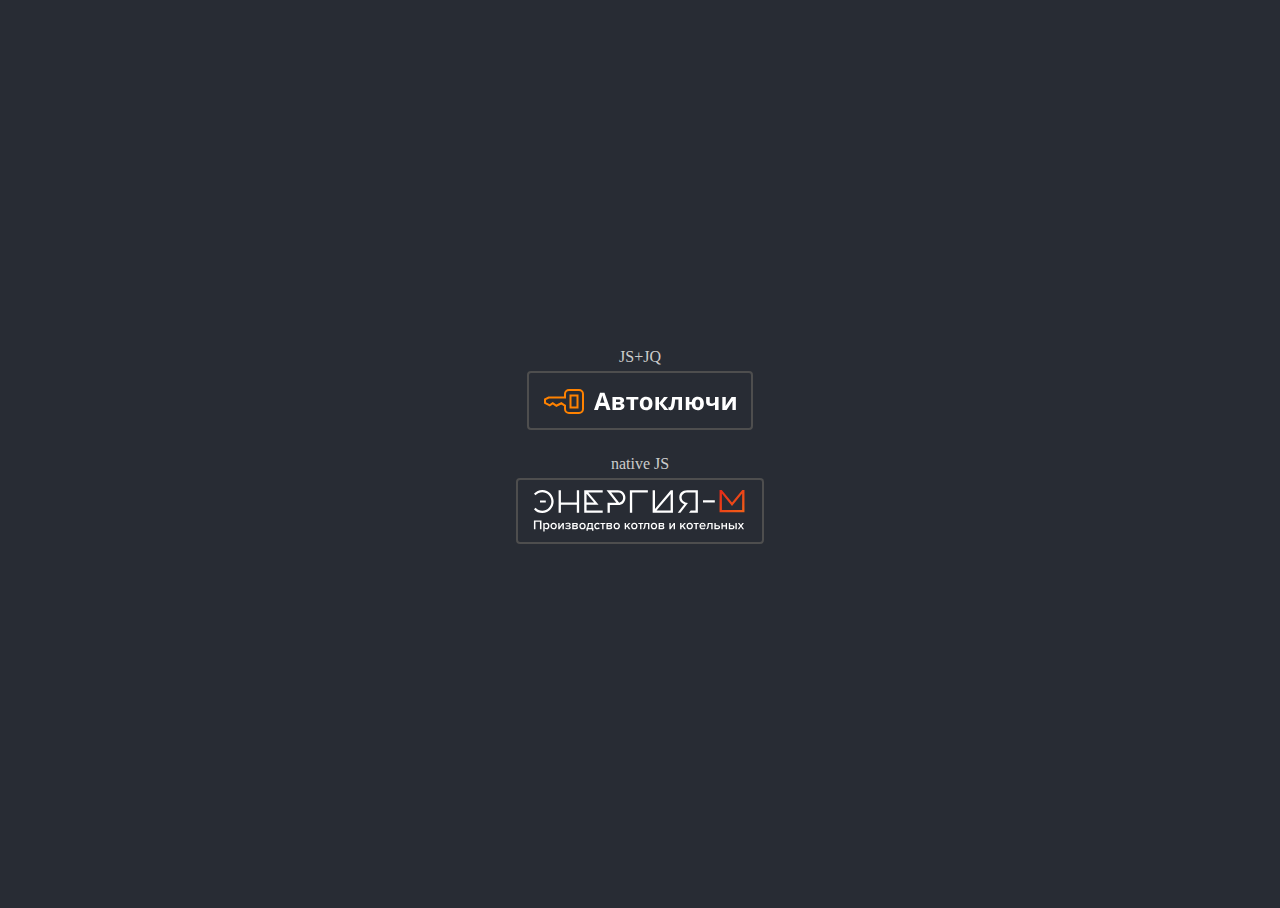
==== commit 1d599486: "buy modal adaptive" ====
--- a/index.html
+++ b/index.html
@@ -15,13 +15,42 @@
       height: 100%;
       align-items: center;
       justify-content: center;
+      flex-direction: column;
       background-color: #282c34;
+    }
+    
+    a, a:visited {
+      text-decoration: none;
+    }
+    
+    .link {
+      display: flex;
+      align-items: center;
+      flex-direction: column;
+      justify-content: center;
+      margin: 0 0 25px;
+    }
+    
+    .link span {
+      margin: 0 0 5px;
+      color: #ccc;
+    }
+
+    .link img {
+      padding: 10px 15px;
+      border-radius: 4px;
+      border: 2px solid #4e4e4e;
     }
   </style>
 </head>
 <body>
   <a class="link" href="autokeys/index.html">
+    <span>JS+JQ</span>
     <img class="" src="autokeys/images/icons/logo-white.svg" alt="">
+  </a>
+  <a class="link" href="energy-m/index.html">
+    <span>native JS</span>
+    <img class="" src="energy-m/images/icons/logo-white.svg" alt="">
   </a>
 </body>
 </html>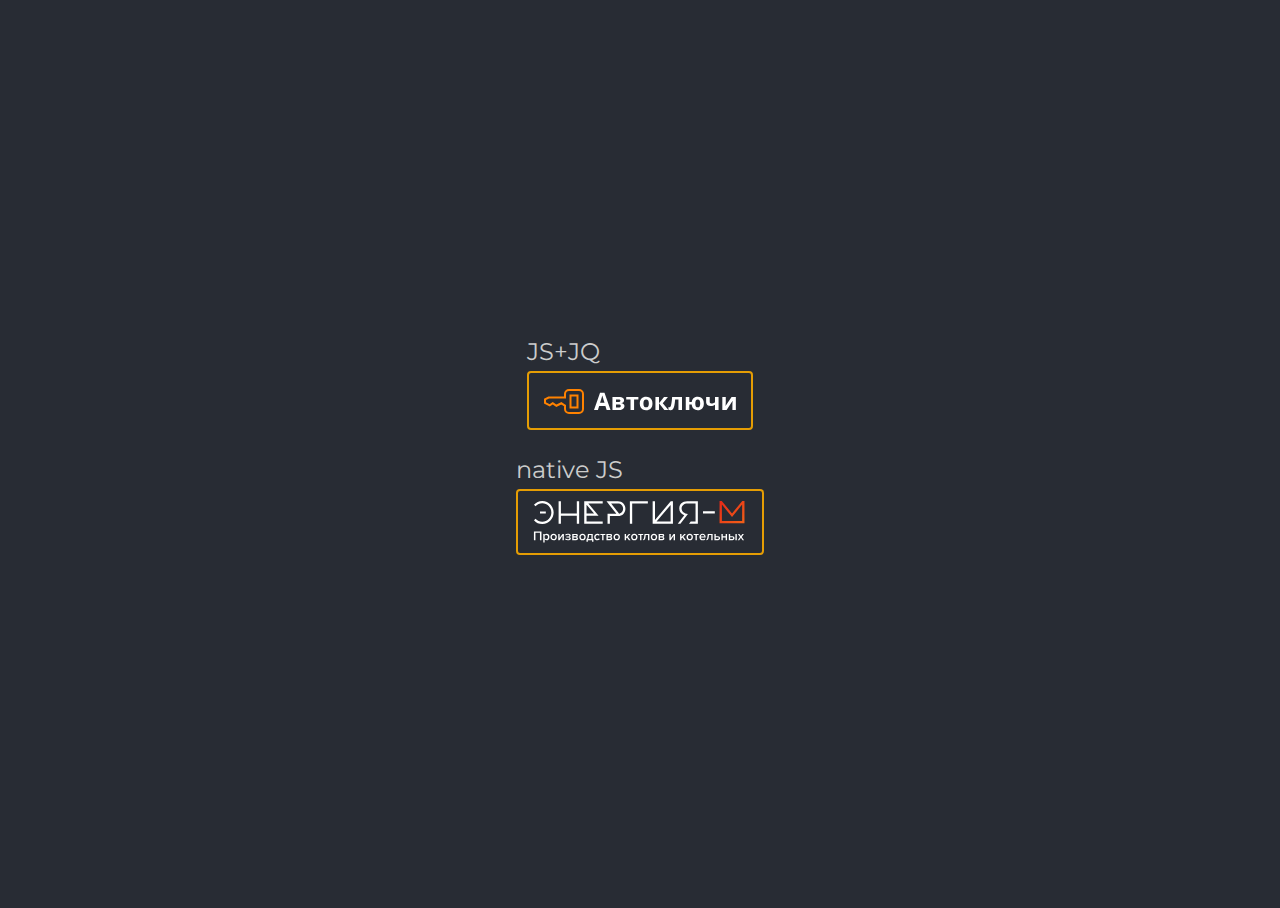
==== commit f3bbc8d2: "added articles section + adaptive" ====
--- a/index.html
+++ b/index.html
@@ -4,6 +4,8 @@
   <meta charset="UTF-8">
   <meta name="viewport" content="width=device-width, user-scalable=no, initial-scale=1.0, maximum-scale=1.0, minimum-scale=1.0">
   <meta http-equiv="X-UA-Compatible" content="ie=edge">
+  <link rel="preconnect" href="https://fonts.gstatic.com">
+  <link href="https://fonts.googleapis.com/css2?family=Montserrat:ital@1&display=swap" rel="stylesheet">
   <title>Примеры работ</title>
 
   <style>
@@ -14,6 +16,8 @@
       display: flex;
       height: 100%;
       align-items: center;
+      font-family: Montserrat, sans-serif;
+      font-size: 24px;
       justify-content: center;
       flex-direction: column;
       background-color: #282c34;
@@ -25,13 +29,15 @@
     
     .link {
       display: flex;
-      align-items: center;
+      align-items: flex-start;
       flex-direction: column;
       justify-content: center;
       margin: 0 0 25px;
     }
     
     .link span {
+      display: block;
+      text-align: left;
       margin: 0 0 5px;
       color: #ccc;
     }
@@ -39,7 +45,7 @@
     .link img {
       padding: 10px 15px;
       border-radius: 4px;
-      border: 2px solid #4e4e4e;
+      border: 2px solid #e59d04;
     }
   </style>
 </head>
